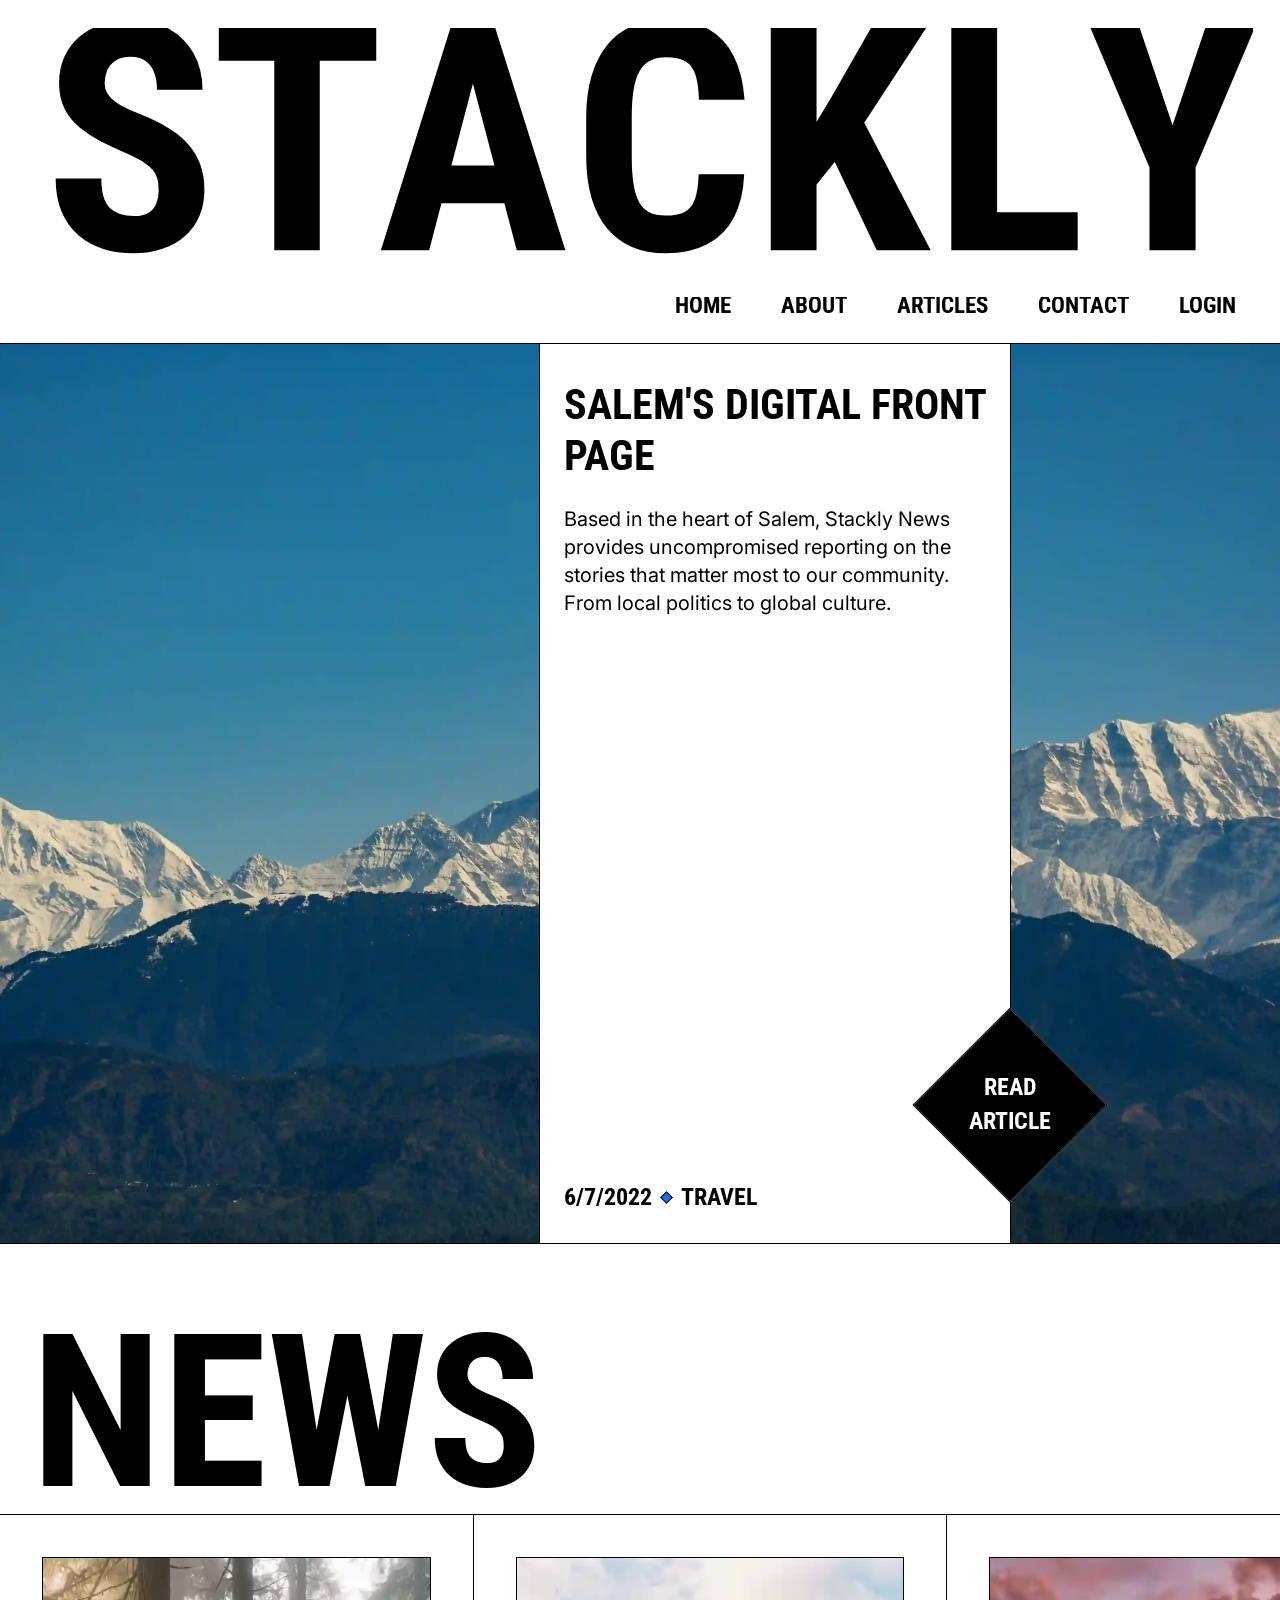
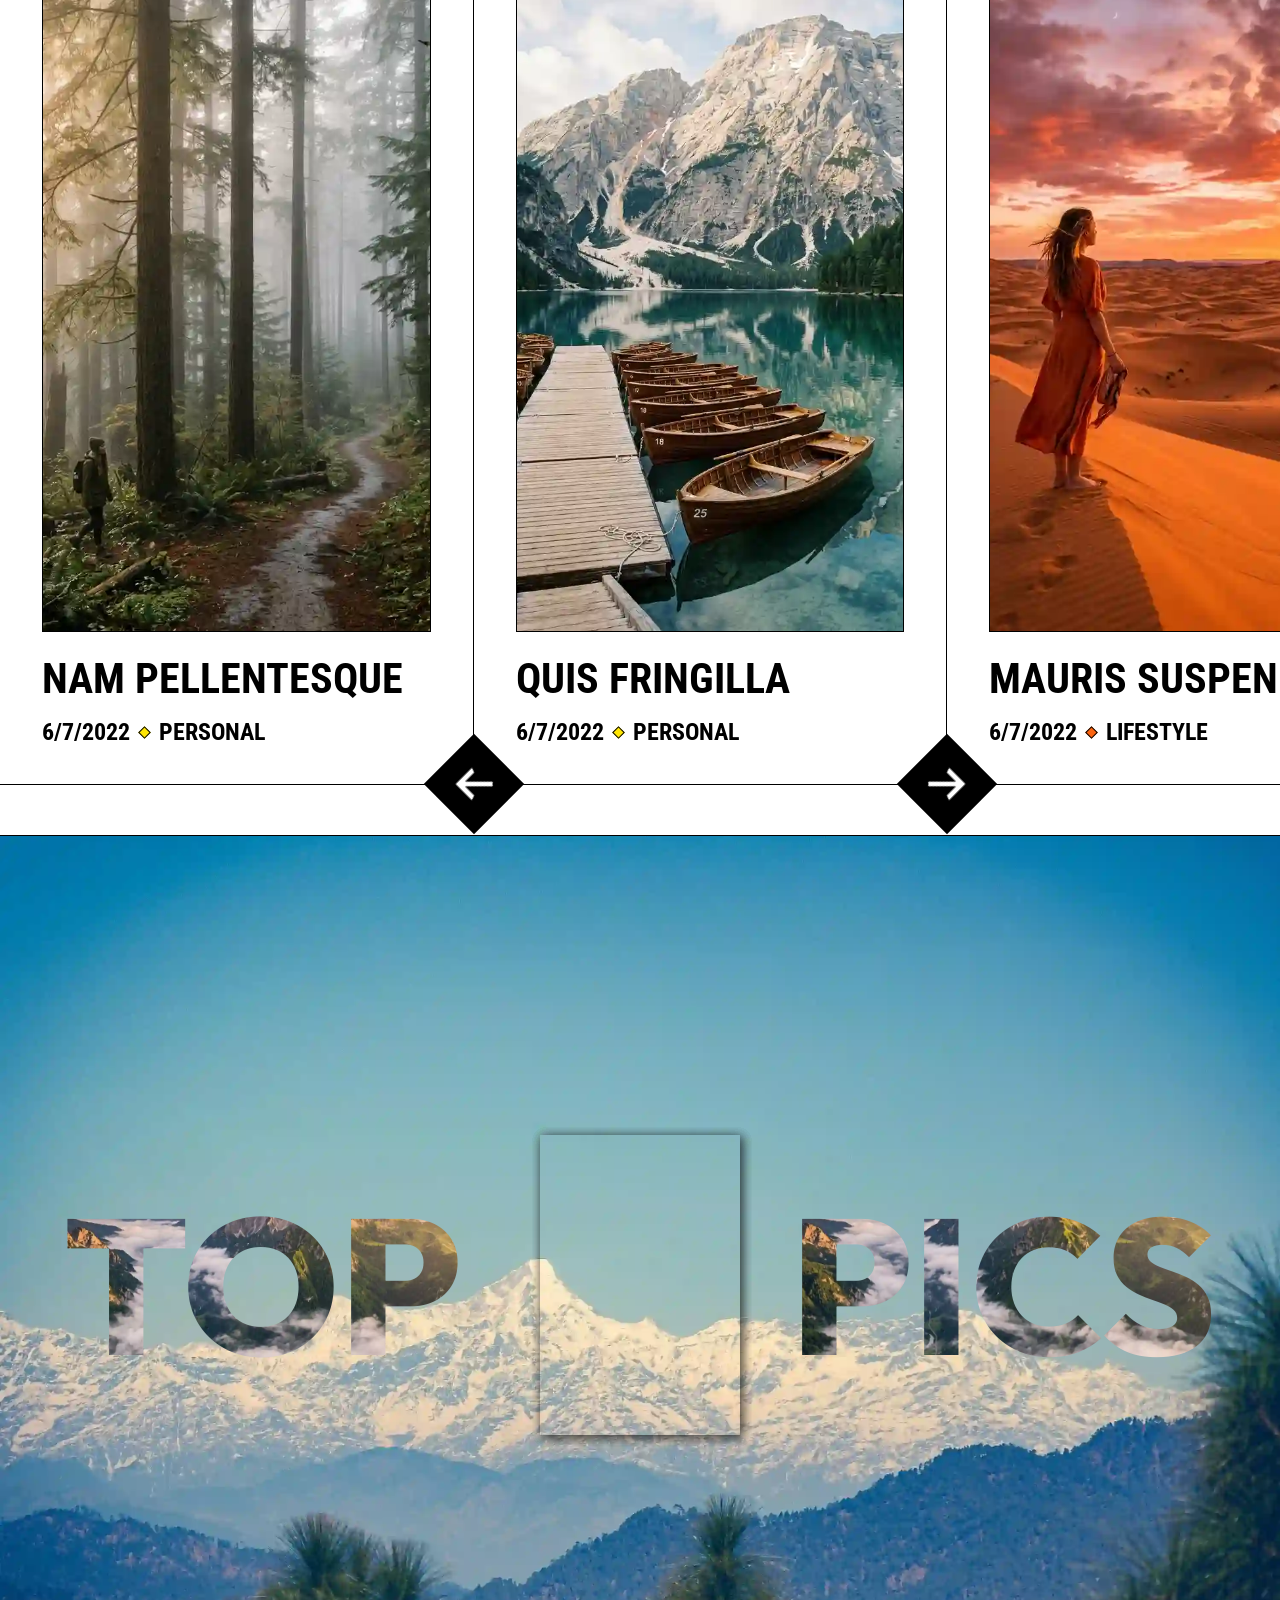
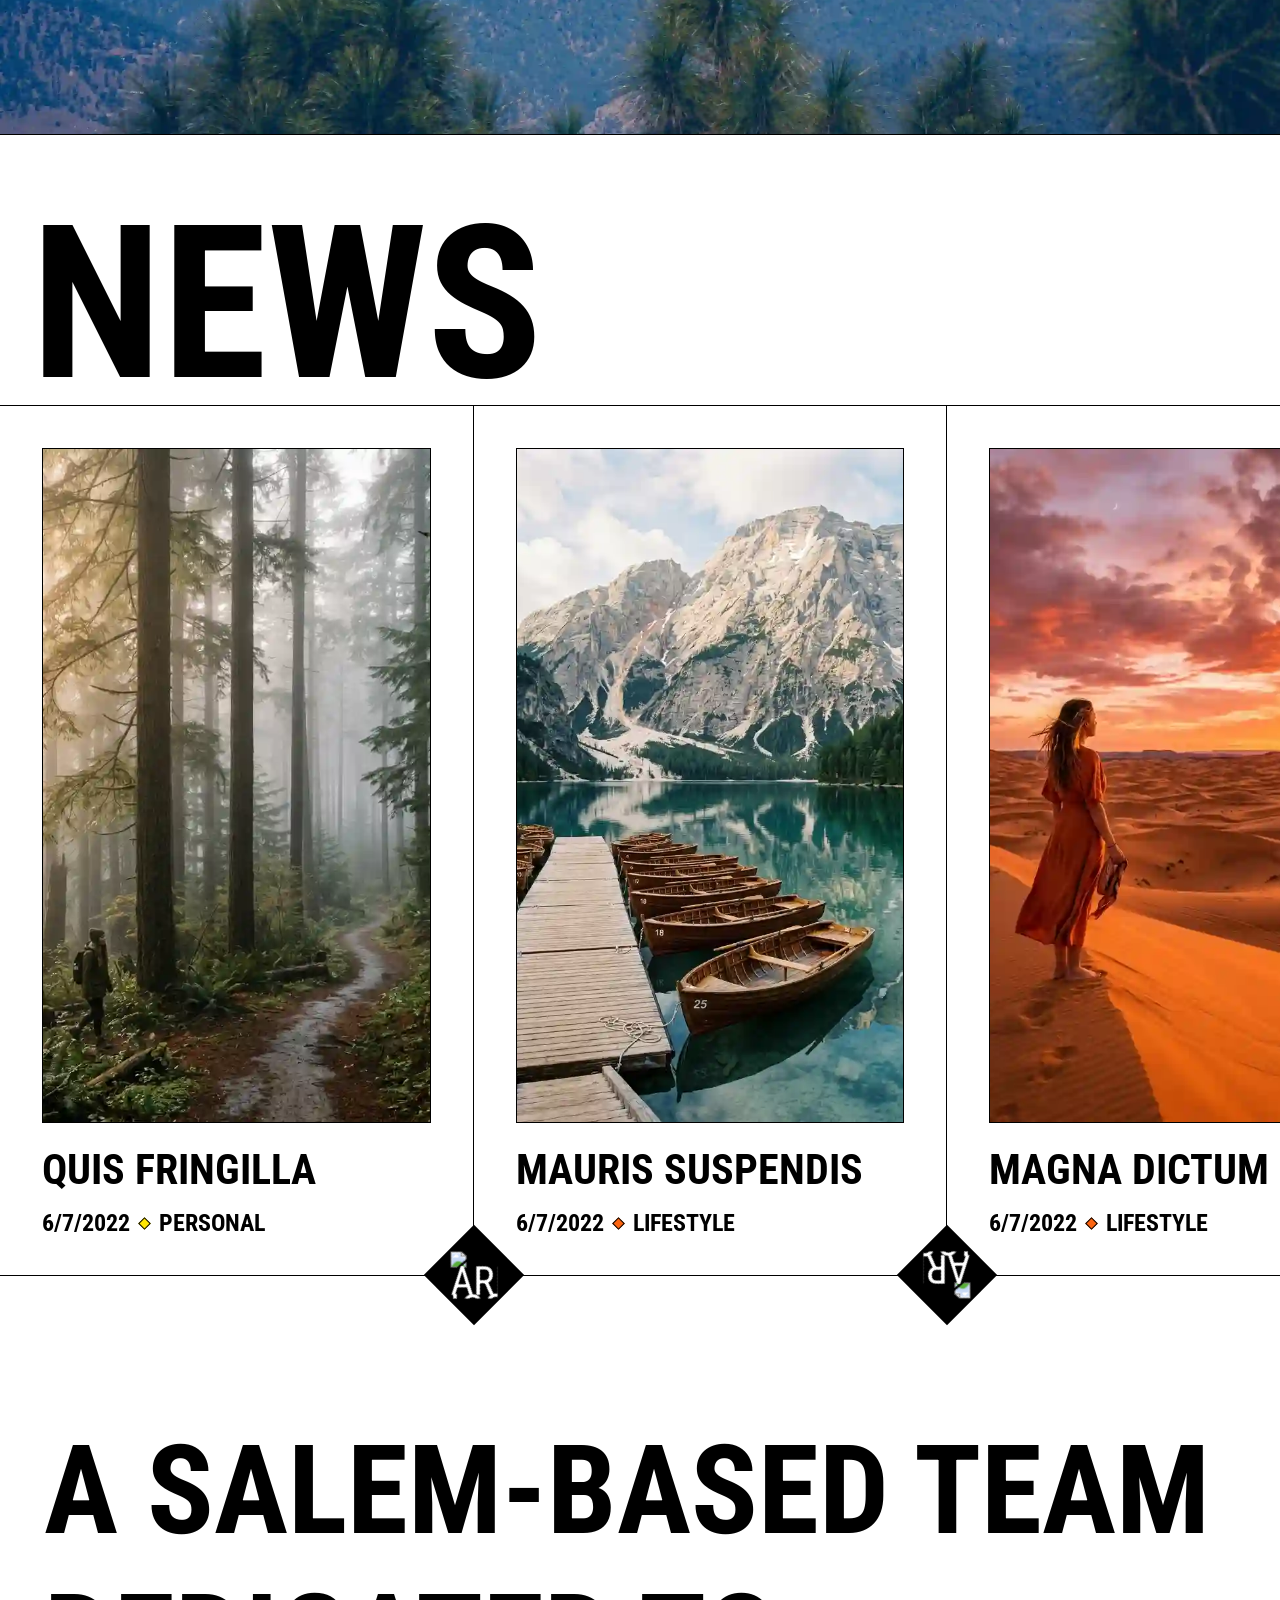
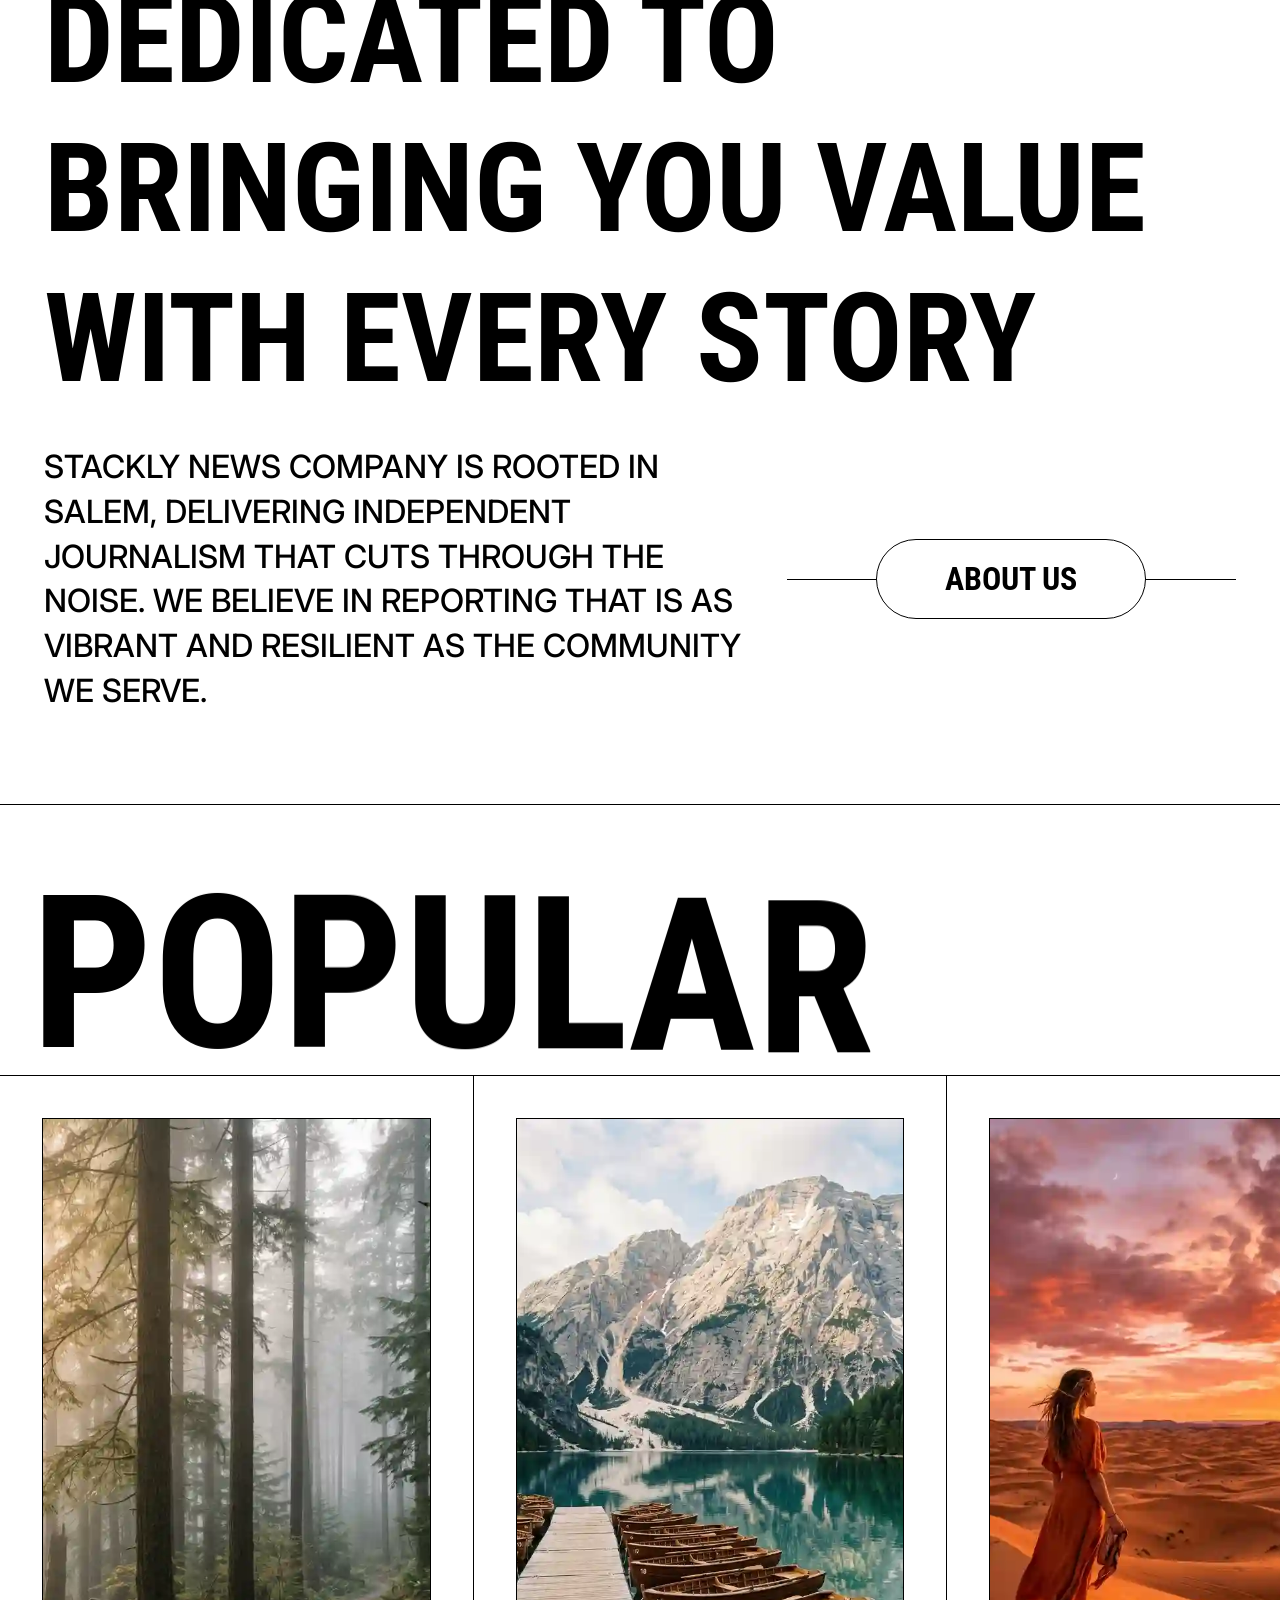
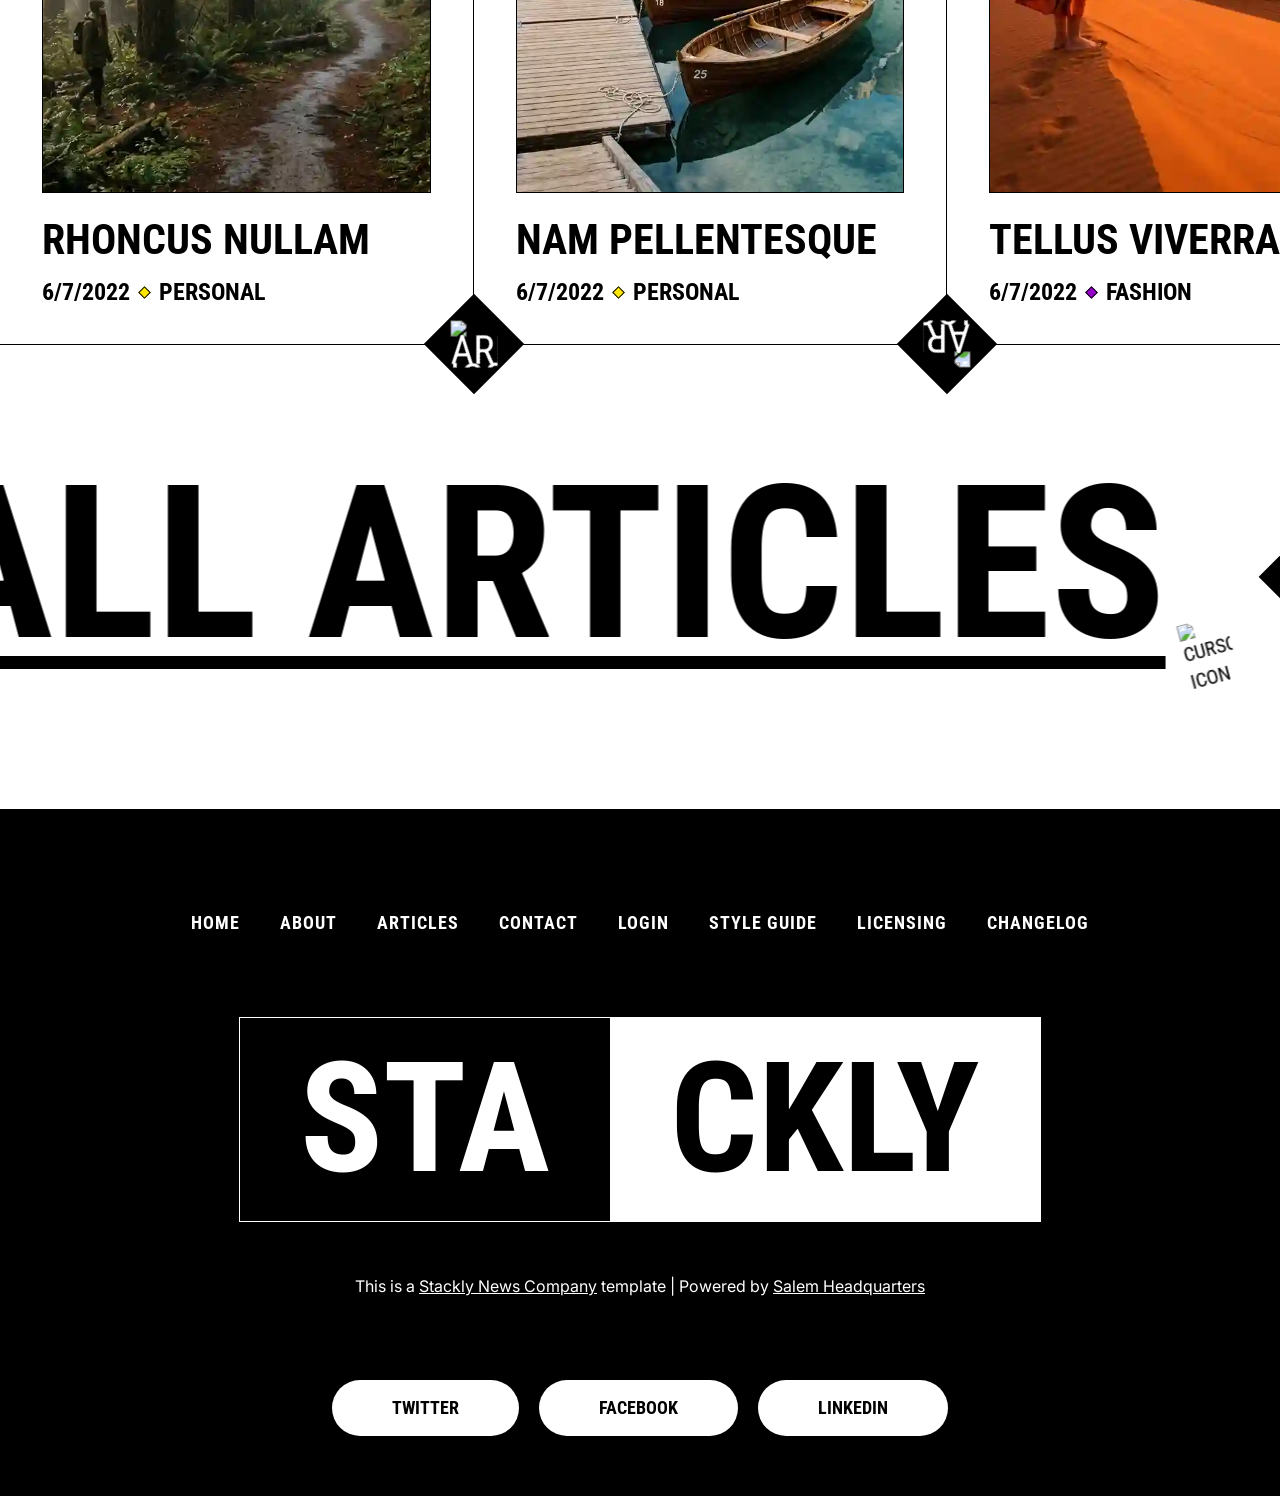
==== index.html @ e6b8fcc0 "Add files via upload" ====
<!DOCTYPE html>
<!-- This site was created in Webflow. https://webflow.com -->
<!-- Last Published: Mon Feb 27 2023 16:55:44 GMT+0000 (Coordinated Universal Time) -->
<html data-wf-domain="everum.webflow.io" data-wf-page="629ee874d16ec4a408184443"
  data-wf-site="629ee874d16ec4817f184442">

<head>
  <meta charset="utf-8" />
  <title>Stackly News — Salem's Independent Voice</title>
  <meta
    content="Stackly News delivers premium, local-first reporting from Salem. Breaking news, travel, and cultural stories crafted for the modern reader."
    name="description" />
  <meta content="Stackly News — Salem's Independent Voice" property="og:title" />
  <meta
    content="Stackly News delivers premium, local-first reporting from Salem. Breaking news, travel, and cultural stories crafted for the modern reader."
    property="og:description" />
  <meta content="Stackly News — Salem's Independent Voice" property="twitter:title" />
  <meta
    content="Stackly News delivers premium, local-first reporting from Salem. Breaking news, travel, and cultural stories crafted for the modern reader."
    property="twitter:description" />
  <meta property="og:type" content="website" />
  <meta content="summary_large_image" name="twitter:card" />
  <meta content="width=device-width, initial-scale=1" name="viewport" />
  <meta content="Webflow" name="generator" />
  <link href="./style.css" rel="stylesheet" type="text/css" />
  <link
    href="https://fonts.googleapis.com/css2?family=Outfit:wght@800&display=swap"
    rel="stylesheet"
    />
  <style>
    /* 3D Book Gallery CSS */
    @property --page-rotate {
      syntax: "<angle>";
      inherits: true;
      initial-value: 0deg;
    }
    @property --spine-shift {
      syntax: "<length>";
      inherits: true;
      initial-value: 0px;
    }
    .scene {
      width: 100%;
      height: 100svh;
      perspective: 1000px;
      transform-style: preserve-3d;
      display: flex;
      justify-content: center;
      align-items: center;
      overflow: hidden;
      position: relative;
      background-image: url("assets/images/heroooo.webp");
      background-size: cover;
      background-position: center;
      background-blend-mode: overlay;
      border-top: 1px solid #000;
      border-bottom: 1px solid #000;
    }

    .bg-typography {
      position: absolute;
      top: 50%;
      left: 50%;
      transform: translate(-50%, -50%);
      width: 100%;
      text-align: center;
      font-size: clamp(4rem, 15vw, 15rem);
      font-weight: 800;
      line-height: 0.8;
      display: flex;
      justify-content: space-between;
      align-items: center;
      padding: 0 5vw;
      pointer-events: none;
      z-index: 0;
      font-family: "Outfit", sans-serif;
    }

    .bg-typography span {
      display: block;
      background-image: url("assets/images/img-hero.webp");
      background-size: cover;
      background-position: center;
      background-attachment: fixed;
      -webkit-background-clip: text;
      background-clip: text;
      -webkit-text-fill-color: transparent;
      color: transparent;
    }

    .galeria-book-3d {
      position: relative;
      width: 200px;
      height: 300px;
      perspective: 1000px;
      transform-style: preserve-3d;
      display: flex;
      justify-content: center;
      align-items: center;
      z-index: 10;
      --spine-shift: 0px;
      transform: translateX(var(--spine-shift));
      transition: --spine-shift 0.5s ease;
    }

    .galeria-book-3d.book-open {
      --spine-shift: 100px;
    }

    .galeria-book-3d__item {
      position: absolute;
      width: 200px;
      height: 300px;
      perspective: 1000px;
      transform-style: preserve-3d;
      display: flex;
      justify-content: center;
      align-items: center;
      transform-origin: left center;
      --page-rotate: 0deg;
      transform: rotateY(var(--page-rotate));
      transition: --page-rotate 0.5s ease-in-out, z-index 0s;
      transition-delay: calc((4 - var(--i)) * 0.1s),
        calc((4 - var(--i)) * 0.1s + 0.25s);
      box-shadow: 2px 2px 10px rgba(0, 0, 0, 0.2);
      cursor: pointer;
      z-index: calc(10 - var(--i));
    }

    .galeria-book-3d__item.is-open {
      --page-rotate: -180deg;
      transition-delay: 0s, 0s;
      z-index: calc(20 + var(--i));
    }

    .galeria-book-3d__item img {
      width: 100%;
      height: 100%;
      object-fit: cover;
      position: absolute;
      top: 0;
      left: 0;
      background: #f4f4f4;
      backface-visibility: hidden;
    }

    .galeria-book-3d__item img:nth-child(2) {
      transform: rotateY(180deg) translateZ(1px);
      z-index: 1;
    }
    @media (min-width: 992px) {
      html.w-mod-js:not(.w-mod-ix) [data-w-id="5d971e71-7e0f-c1d0-a4db-9fa0415cbf4b"] {
        width: 100%;
        height: 100%;
      }

      html.w-mod-js:not(.w-mod-ix) [data-w-id="62c9e577-73bf-f800-73b1-b1ea7e3062a3"] {
        width: 100%;
        height: 100%;
      }

      html.w-mod-js:not(.w-mod-ix) [data-w-id="239a8603-236c-f7f5-9653-5147e1eaab15"] {
        width: 0%;
        height: 0%;
      }

      html.w-mod-js:not(.w-mod-ix) [data-w-id="04eebb40-ab4a-8e10-0088-afe594b6bdb4"] {
        -webkit-transform: translate3d(0, 0, 0) scale3d(1, 1, 1) rotateX(0) rotateY(0) rotateZ(0) skew(0, 0);
        -moz-transform: translate3d(0, 0, 0) scale3d(1, 1, 1) rotateX(0) rotateY(0) rotateZ(0) skew(0, 0);
        -ms-transform: translate3d(0, 0, 0) scale3d(1, 1, 1) rotateX(0) rotateY(0) rotateZ(0) skew(0, 0);
        transform: translate3d(0, 0, 0) scale3d(1, 1, 1) rotateX(0) rotateY(0) rotateZ(0) skew(0, 0);
      }

      html.w-mod-js:not(.w-mod-ix) [data-w-id="2d24332d-3311-6393-6b28-4e6e6047b721"] {
        -webkit-transform: translate3d(0, 0, 0) scale3d(1, 1, 1) rotateX(0) rotateY(0) rotateZ(0) skew(0, 0);
        -moz-transform: translate3d(0, 0, 0) scale3d(1, 1, 1) rotateX(0) rotateY(0) rotateZ(0) skew(0, 0);
        -ms-transform: translate3d(0, 0, 0) scale3d(1, 1, 1) rotateX(0) rotateY(0) rotateZ(0) skew(0, 0);
        transform: translate3d(0, 0, 0) scale3d(1, 1, 1) rotateX(0) rotateY(0) rotateZ(0) skew(0, 0);
      }

      html.w-mod-js:not(.w-mod-ix) [data-w-id="4da8f0e6-6630-907f-af08-4fddf45b523e"] {
        -webkit-transform: translate3d(0, 0, 0) scale3d(1, 1, 1) rotateX(0) rotateY(0) rotateZ(0) skew(0, 0);
        -moz-transform: translate3d(0, 0, 0) scale3d(1, 1, 1) rotateX(0) rotateY(0) rotateZ(0) skew(0, 0);
        -ms-transform: translate3d(0, 0, 0) scale3d(1, 1, 1) rotateX(0) rotateY(0) rotateZ(0) skew(0, 0);
        transform: translate3d(0, 0, 0) scale3d(1, 1, 1) rotateX(0) rotateY(0) rotateZ(0) skew(0, 0);
      }

      html.w-mod-js:not(.w-mod-ix) [data-w-id="3ee16d71-dee6-a04e-0a3e-d9dcd2481df1"] {
        -webkit-transform: translate3d(0, 0, 0) scale3d(1, 1, 1) rotateX(0) rotateY(0) rotateZ(0) skew(0, 0);
        -moz-transform: translate3d(0, 0, 0) scale3d(1, 1, 1) rotateX(0) rotateY(0) rotateZ(0) skew(0, 0);
        -ms-transform: translate3d(0, 0, 0) scale3d(1, 1, 1) rotateX(0) rotateY(0) rotateZ(0) skew(0, 0);
        transform: translate3d(0, 0, 0) scale3d(1, 1, 1) rotateX(0) rotateY(0) rotateZ(0) skew(0, 0);
      }

      html.w-mod-js:not(.w-mod-ix) [data-w-id="5d482baa-2cc4-b442-21ec-3cab91330424"] {
        -webkit-transform: translate3d(0, 0, 0) scale3d(1, 1, 1) rotateX(0) rotateY(0) rotateZ(0) skew(0, 0);
        -moz-transform: translate3d(0, 0, 0) scale3d(1, 1, 1) rotateX(0) rotateY(0) rotateZ(0) skew(0, 0);
        -ms-transform: translate3d(0, 0, 0) scale3d(1, 1, 1) rotateX(0) rotateY(0) rotateZ(0) skew(0, 0);
        transform: translate3d(0, 0, 0) scale3d(1, 1, 1) rotateX(0) rotateY(0) rotateZ(0) skew(0, 0);
      }

      html.w-mod-js:not(.w-mod-ix) [data-w-id="f3bcd285-3ec1-c87d-a3fe-b7d27aff632a"] {
        -webkit-transform: translate3d(0, 0, 0) scale3d(1, 1, 1) rotateX(0) rotateY(0) rotateZ(0) skew(0, 0);
        -moz-transform: translate3d(0, 0, 0) scale3d(1, 1, 1) rotateX(0) rotateY(0) rotateZ(0) skew(0, 0);
        -ms-transform: translate3d(0, 0, 0) scale3d(1, 1, 1) rotateX(0) rotateY(0) rotateZ(0) skew(0, 0);
        transform: translate3d(0, 0, 0) scale3d(1, 1, 1) rotateX(0) rotateY(0) rotateZ(0) skew(0, 0);
      }
    }
  </style>
  <link href="https://fonts.googleapis.com" rel="preconnect" />
  <link href="https://fonts.gstatic.com" rel="preconnect" crossorigin="anonymous" />
  <script src="./webfont.js" type="text/javascript"></script>
  <script type="text/javascript">
    WebFont.load({
      google: {
        families: ["Roboto Condensed:300,300italic,regular,italic,700,700italic", "Inter:200,300,regular,500,600,700,800"]
      }
    });
  </script>
  <script type="text/javascript">
    !function (o, c) {
      var n = c.documentElement
        , t = " w-mod-";
      n.className += t + "js",
        ("ontouchstart" in o || o.DocumentTouch && c instanceof DocumentTouch) && (n.className += t + "touch")
    }(window, document);
  </script>
  <link href="assets/icons/favicon.svg"
    rel="shortcut icon" type="image/x-icon" />
  <link href="assets/icons/webclip.svg"
    rel="apple-touch-icon" />
  <style>
    .item-hover-button {
      pointer-events: none;
    }

    body {
      overflow-x: hidden;
    }

    .w-webflow-badge {
      display: none !important;
    }

    /* Custom Dispatch-style Footer */
    .custom-footer {
      background-color: #000;
      color: #fff;
      padding: 100px 44px 60px;
      display: flex;
      flex-direction: column;
      align-items: center;
      text-align: center;
    }

    .footer-nav-row {
      display: flex;
      gap: 40px;
      margin-bottom: 80px;
      flex-wrap: wrap;
      justify-content: center;
    }

    .footer-nav-link {
      color: #fff;
      text-decoration: none;
      font-size: 18px;
      font-weight: 700;
      letter-spacing: 1px;
    }

    .footer-logo-split {
      display: flex;
      border: 1px solid #fff;
      margin-bottom: 50px;
      font-family: 'Roboto Condensed', sans-serif;
      font-weight: 700;
      text-transform: uppercase;
    }

    .logo-part {
      padding: 40px 60px;
      font-size: 12vw;
      line-height: 0.8;
    }

    .logo-black {
      background-color: #000;
      color: #fff;
    }

    .logo-white {
      background-color: #fff;
      color: #000;
    }

    .footer-credits {
      font-family: Inter, sans-serif;
      font-size: 16px;
      margin-bottom: 80px;
      opacity: 1;
      text-transform: none;
    }

    .footer-credits a {
      color: #fff;
      text-decoration: underline;
    }

    .social-pill-container {
      display: flex;
      gap: 20px;
      flex-wrap: wrap;
      justify-content: center;
    }

    .social-pill {
      background-color: #fff;
      color: #000;
      padding: 14px 60px;
      border-radius: 100px;
      text-decoration: none;
      font-weight: 700;
      font-size: 18px;
      transition: transform 0.2s;
    }

    .social-pill:hover {
      transform: scale(1.05);
    }

    @media (max-width: 767px) {
      .logo-part {
        padding: 20px 30px;
        font-size: 15vw;
      }
      .footer-nav-row {
        gap: 20px;
      }
      .footer-nav-link {
        font-size: 14px;
      }
      .social-pill {
        padding: 12px 40px;
        font-size: 16px;
      }
    }
  </style>
</head>

<body class="body">
  <div class="item-hover-button global">
    <div class="item-hover-button-inner">
      <div class="medium-text for-empty-button">read article</div>
    </div>
  </div>
  <div data-w-id="6bd6134a-6f07-7944-5810-de23557446a9" class="logo-animation-trigger"></div>
  <div data-animation="default" data-collapse="medium" data-duration="600" data-easing="ease" data-easing2="ease"
    role="banner" class="navbar w-nav">
    <div class="wide-container">
      <div class="navbar-home-container">
        <div class="brand-home">
          <div class="brand-home-inner">
            <div data-w-id="2c743e60-d2e6-1732-7a54-d244097b333e"
              style="-webkit-transform:translate3d(0, 140%, 0) scale3d(1, 1, 1) rotateX(0) rotateY(0) rotateZ(0) skew(0, 0);-moz-transform:translate3d(0, 140%, 0) scale3d(1, 1, 1) rotateX(0) rotateY(0) rotateZ(0) skew(0, 0);-ms-transform:translate3d(0, 140%, 0) scale3d(1, 1, 1) rotateX(0) rotateY(0) rotateZ(0) skew(0, 0);transform:translate3d(0, 140%, 0) scale3d(1, 1, 1) rotateX(0) rotateY(0) rotateZ(0) skew(0, 0)"
              class="home-logo-text">s</div>
            <div data-w-id="42c06800-422d-6347-b9bc-2f8de3f06b2e"
              style="-webkit-transform:translate3d(0, 140%, 0) scale3d(1, 1, 1) rotateX(0) rotateY(0) rotateZ(0) skew(0, 0);-moz-transform:translate3d(0, 140%, 0) scale3d(1, 1, 1) rotateX(0) rotateY(0) rotateZ(0) skew(0, 0);-ms-transform:translate3d(0, 140%, 0) scale3d(1, 1, 1) rotateX(0) rotateY(0) rotateZ(0) skew(0, 0);transform:translate3d(0, 140%, 0) scale3d(1, 1, 1) rotateX(0) rotateY(0) rotateZ(0) skew(0, 0)"
              class="home-logo-text">t</div>
            <div data-w-id="10934b72-e7a5-a491-8492-b0fed6bb1dce"
              style="-webkit-transform:translate3d(0, 140%, 0) scale3d(1, 1, 1) rotateX(0) rotateY(0) rotateZ(0) skew(0, 0);-moz-transform:translate3d(0, 140%, 0) scale3d(1, 1, 1) rotateX(0) rotateY(0) rotateZ(0) skew(0, 0);-ms-transform:translate3d(0, 140%, 0) scale3d(1, 1, 1) rotateX(0) rotateY(0) rotateZ(0) skew(0, 0);transform:translate3d(0, 140%, 0) scale3d(1, 1, 1) rotateX(0) rotateY(0) rotateZ(0) skew(0, 0)"
              class="home-logo-text">a</div>
            <div data-w-id="fcc3167f-34aa-c657-e6b3-4dd7f11d812d"
              style="-webkit-transform:translate3d(0, 140%, 0) scale3d(1, 1, 1) rotateX(0) rotateY(0) rotateZ(0) skew(0, 0);-moz-transform:translate3d(0, 140%, 0) scale3d(1, 1, 1) rotateX(0) rotateY(0) rotateZ(0) skew(0, 0);-ms-transform:translate3d(0, 140%, 0) scale3d(1, 1, 1) rotateX(0) rotateY(0) rotateZ(0) skew(0, 0);transform:translate3d(0, 140%, 0) scale3d(1, 1, 1) rotateX(0) rotateY(0) rotateZ(0) skew(0, 0)"
              class="home-logo-text">c</div>
            <div data-w-id="22b8b111-40c3-7ce6-d938-49eaa8e7baf5"
              style="-webkit-transform:translate3d(0, 140%, 0) scale3d(1, 1, 1) rotateX(0) rotateY(0) rotateZ(0) skew(0, 0);-moz-transform:translate3d(0, 140%, 0) scale3d(1, 1, 1) rotateX(0) rotateY(0) rotateZ(0) skew(0, 0);-ms-transform:translate3d(0, 140%, 0) scale3d(1, 1, 1) rotateX(0) rotateY(0) rotateZ(0) skew(0, 0);transform:translate3d(0, 140%, 0) scale3d(1, 1, 1) rotateX(0) rotateY(0) rotateZ(0) skew(0, 0)"
              class="home-logo-text">k</div>
            <div data-w-id="22b8b111-40c3-7ce6-d938-49eaa8e7baf5"
              style="-webkit-transform:translate3d(0, 140%, 0) scale3d(1, 1, 1) rotateX(0) rotateY(0) rotateZ(0) skew(0, 0);-moz-transform:translate3d(0, 140%, 0) scale3d(1, 1, 1) rotateX(0) rotateY(0) rotateZ(0) skew(0, 0);-ms-transform:translate3d(0, 140%, 0) scale3d(1, 1, 1) rotateX(0) rotateY(0) rotateZ(0) skew(0, 0);transform:translate3d(0, 140%, 0) scale3d(1, 1, 1) rotateX(0) rotateY(0) rotateZ(0) skew(0, 0)"
              class="home-logo-text">l</div>
            <div data-w-id="ca42dd0f-78e3-9242-d5a2-675ad7e868a4"
              style="-webkit-transform:translate3d(0, 140%, 0) scale3d(1, 1, 1) rotateX(0) rotateY(0) rotateZ(0) skew(0, 0);-moz-transform:translate3d(0, 140%, 0) scale3d(1, 1, 1) rotateX(0) rotateY(0) rotateZ(0) skew(0, 0);-ms-transform:translate3d(0, 140%, 0) scale3d(1, 1, 1) rotateX(0) rotateY(0) rotateZ(0) skew(0, 0);transform:translate3d(0, 140%, 0) scale3d(1, 1, 1) rotateX(0) rotateY(0) rotateZ(0) skew(0, 0)"
              class="home-logo-text">y</div>
          </div>
        </div>
        <nav role="navigation" class="nav-menu w-nav-menu">
          <a href="index.html" aria-current="page" class="nav-link-text w-nav-link w--current">Home</a>
          <a href="about.html" class="nav-link-text w-nav-link">about</a>
          <a href="articles.html" class="nav-link-text w-nav-link">articles</a>
          <a href="contact.html" class="nav-link-text w-nav-link">contact</a>
          <a href="login.html" class="nav-link-text w-nav-link">login</a>
        </nav>
        <div class="menu-button w-nav-button">
          <div data-w-id="b571a53c-b620-0fd2-0034-5bae78ff3c59"
            style="opacity:0;-webkit-transform:translate3d(0, 20px, 0) scale3d(1, 1, 1) rotateX(0) rotateY(0) rotateZ(0) skew(0, 0);-moz-transform:translate3d(0, 20px, 0) scale3d(1, 1, 1) rotateX(0) rotateY(0) rotateZ(0) skew(0, 0);-ms-transform:translate3d(0, 20px, 0) scale3d(1, 1, 1) rotateX(0) rotateY(0) rotateZ(0) skew(0, 0);transform:translate3d(0, 20px, 0) scale3d(1, 1, 1) rotateX(0) rotateY(0) rotateZ(0) skew(0, 0)"
            class="menu-button-inner">
            <div class="menu-line"></div>
            <div class="menu-line center"></div>
            <div class="menu-line"></div>
          </div>
        </div>
      </div>
    </div>
  </div>
  <div class="desktop-links-container">
    <div class="wide-container">
      <div class="nav-links-in-sticky">
        <a href="index.html" aria-current="page" class="nav-link-container w-inline-block w--current">
          <div class="wrapper">
            <div data-w-id="9a24efa8-ccc2-bf63-d8ef-ce42f790d89a"
              style="-webkit-transform:translate3d(0, 140%, 0) scale3d(1, 1, 1) rotateX(0) rotateY(0) rotateZ(0) skew(0, 0);-moz-transform:translate3d(0, 140%, 0) scale3d(1, 1, 1) rotateX(0) rotateY(0) rotateZ(0) skew(0, 0);-ms-transform:translate3d(0, 140%, 0) scale3d(1, 1, 1) rotateX(0) rotateY(0) rotateZ(0) skew(0, 0);transform:translate3d(0, 140%, 0) scale3d(1, 1, 1) rotateX(0) rotateY(0) rotateZ(0) skew(0, 0)"
              class="nav-link-text">home</div>
          </div>
          <div class="outer-link-line">
            <div class="inner-link-line"></div>
          </div>
        </a>
        <a href="about.html" class="nav-link-container w-inline-block">
          <div class="wrapper">
            <div data-w-id="4202184a-4b15-8b00-180e-2934639237fc"
              style="-webkit-transform:translate3d(0, 140%, 0) scale3d(1, 1, 1) rotateX(0) rotateY(0) rotateZ(0) skew(0, 0);-moz-transform:translate3d(0, 140%, 0) scale3d(1, 1, 1) rotateX(0) rotateY(0) rotateZ(0) skew(0, 0);-ms-transform:translate3d(0, 140%, 0) scale3d(1, 1, 1) rotateX(0) rotateY(0) rotateZ(0) skew(0, 0);transform:translate3d(0, 140%, 0) scale3d(1, 1, 1) rotateX(0) rotateY(0) rotateZ(0) skew(0, 0)"
              class="nav-link-text">about</div>
          </div>
          <div class="outer-link-line">
            <div class="inner-link-line"></div>
          </div>
        </a>
        <a href="articles.html" class="nav-link-container w-inline-block">
          <div class="wrapper">
            <div data-w-id="de00d664-8e08-84d2-1445-a50dcf954330"
              style="-webkit-transform:translate3d(0, 140%, 0) scale3d(1, 1, 1) rotateX(0) rotateY(0) rotateZ(0) skew(0, 0);-moz-transform:translate3d(0, 140%, 0) scale3d(1, 1, 1) rotateX(0) rotateY(0) rotateZ(0) skew(0, 0);-ms-transform:translate3d(0, 140%, 0) scale3d(1, 1, 1) rotateX(0) rotateY(0) rotateZ(0) skew(0, 0);transform:translate3d(0, 140%, 0) scale3d(1, 1, 1) rotateX(0) rotateY(0) rotateZ(0) skew(0, 0)"
              class="nav-link-text">articles</div>
          </div>
          <div class="outer-link-line">
            <div class="inner-link-line"></div>
          </div>
        </a>
        <a href="contact.html" class="nav-link-container w-inline-block">
          <div class="wrapper">
            <div data-w-id="e4192493-b960-3ded-53e0-7ca004dd9a0d"
              style="-webkit-transform:translate3d(0, 140%, 0) scale3d(1, 1, 1) rotateX(0) rotateY(0) rotateZ(0) skew(0, 0);-moz-transform:translate3d(0, 140%, 0) scale3d(1, 1, 1) rotateX(0) rotateY(0) rotateZ(0) skew(0, 0);-ms-transform:translate3d(0, 140%, 0) scale3d(1, 1, 1) rotateX(0) rotateY(0) rotateZ(0) skew(0, 0);transform:translate3d(0, 140%, 0) scale3d(1, 1, 1) rotateX(0) rotateY(0) rotateZ(0) skew(0, 0)"
              class="nav-link-text">contact</div>
          </div>
          <div class="outer-link-line">
            <div class="inner-link-line"></div>
          </div>
        </a>
        <a href="login.html" class="nav-link-container w-inline-block">
          <div class="wrapper">
            <div class="nav-link-text">login</div>
          </div>
          <div class="outer-link-line">
            <div class="inner-link-line"></div>
          </div>
        </a>
      </div>
    </div>
    <div data-w-id="a19a006c-a9d4-424f-cbc1-6dba9c38ed67" style="opacity:0" class="navbar-line"></div>
  </div>
  <div data-w-id="c16136d3-d4b1-70f5-1a64-b26eaacaa07f" style="opacity:0" class="home-hero">
    <div class="home-hero-blog w-dyn-list">
      <div role="list" class="home-hero-blog w-dyn-items">
        <div role="listitem" class="home-hero-blog-item w-dyn-item">
          <div class="home-hero-blog-content">
            <div class="hero-blog-top">
              <div class="big-text">Salem&#x27;s Digital Front Page</div>
              <div class="hero-blog-short-description">
                <p class="paragraph">Based in the heart of Salem, Stackly News provides uncompromised reporting on the stories that matter most to our community. From local politics to global culture.</p>
              </div>
            </div>
            <div class="blog-date-and-category">
              <div class="small-text">6/7/2022</div>
              <div style="background-color:#2869e7" class="category-dot"></div>
              <div class="small-text">Travel</div>
            </div>
            <div class="big-square-button-container">
              <a data-w-id="d820ef00-f633-4793-b178-24350cc58c53" href="404.html"
                class="big-square-button w-inline-block">
                <div class="small-text for-button dark">
                  read<br />article
                </div>
                <div data-w-id="5d971e71-7e0f-c1d0-a4db-9fa0415cbf4b" class="square-button-background">
                  <div class="small-text white for-button">
                    read<br />article
                  </div>
                </div>
              </a>
            </div>
          </div>
          <div class="home-hero-image-container">
            <img src="assets/images/slidebg.webp"
              loading="lazy" alt="" sizes="100vw"
              class="image" />
            <div class="big-square-button-container for-mobile">
              <a data-w-id="62c9e577-73bf-f800-73b1-b1ea7e30629e" href="404.html"
                class="big-square-button w-inline-block">
                <div class="small-text for-button dark">
                  read<br />article
                </div>
                <div data-w-id="62c9e577-73bf-f800-73b1-b1ea7e3062a3" class="square-button-background">
                  <div class="small-text white for-button">
                    read<br />article
                  </div>
                </div>
              </a>
            </div>
          </div>
        </div>
      </div>
    </div>
  </div>
  <div data-w-id="1d6a440a-eee8-a5f4-244a-7fce2cdf0620" style="opacity:0"
    class="section overflow-hidden no-padding-bottom">
    <div class="wide-container">
      <div data-w-id="294b5e63-4bac-87df-d04e-ce96430955a6" class="heading-2-wrapper">
        <h2
          style="-webkit-transform:translate3d(0, 140%, 0) scale3d(1, 1, 1) rotateX(0) rotateY(0) rotateZ(0) skew(0, 0);-moz-transform:translate3d(0, 140%, 0) scale3d(1, 1, 1) rotateX(0) rotateY(0) rotateZ(0) skew(0, 0);-ms-transform:translate3d(0, 140%, 0) scale3d(1, 1, 1) rotateX(0) rotateY(0) rotateZ(0) skew(0, 0);transform:translate3d(0, 140%, 0) scale3d(1, 1, 1) rotateX(0) rotateY(0) rotateZ(0) skew(0, 0)"
          class="heading-2 _1st">N</h2>
        <h2
          style="-webkit-transform:translate3d(0, 140%, 0) scale3d(1, 1, 1) rotateX(0) rotateY(0) rotateZ(0) skew(0, 0);-moz-transform:translate3d(0, 140%, 0) scale3d(1, 1, 1) rotateX(0) rotateY(0) rotateZ(0) skew(0, 0);-ms-transform:translate3d(0, 140%, 0) scale3d(1, 1, 1) rotateX(0) rotateY(0) rotateZ(0) skew(0, 0);transform:translate3d(0, 140%, 0) scale3d(1, 1, 1) rotateX(0) rotateY(0) rotateZ(0) skew(0, 0)"
          class="heading-2 _2nd">E</h2>
        <h2
          style="-webkit-transform:translate3d(0, 140%, 0) scale3d(1, 1, 1) rotateX(0) rotateY(0) rotateZ(0) skew(0, 0);-moz-transform:translate3d(0, 140%, 0) scale3d(1, 1, 1) rotateX(0) rotateY(0) rotateZ(0) skew(0, 0);-ms-transform:translate3d(0, 140%, 0) scale3d(1, 1, 1) rotateX(0) rotateY(0) rotateZ(0) skew(0, 0);transform:translate3d(0, 140%, 0) scale3d(1, 1, 1) rotateX(0) rotateY(0) rotateZ(0) skew(0, 0)"
          class="heading-2 _3rd">W</h2>
        <h2
          style="-webkit-transform:translate3d(0, 140%, 0) scale3d(1, 1, 1) rotateX(0) rotateY(0) rotateZ(0) skew(0, 0);-moz-transform:translate3d(0, 140%, 0) scale3d(1, 1, 1) rotateX(0) rotateY(0) rotateZ(0) skew(0, 0);-ms-transform:translate3d(0, 140%, 0) scale3d(1, 1, 1) rotateX(0) rotateY(0) rotateZ(0) skew(0, 0);transform:translate3d(0, 140%, 0) scale3d(1, 1, 1) rotateX(0) rotateY(0) rotateZ(0) skew(0, 0)"
          class="heading-2 _4th">S</h2>
        <h2
          style="-webkit-transform:translate3d(0, 140%, 0) scale3d(1, 1, 1) rotateX(0) rotateY(0) rotateZ(0) skew(0, 0);-moz-transform:translate3d(0, 140%, 0) scale3d(1, 1, 1) rotateX(0) rotateY(0) rotateZ(0) skew(0, 0);-ms-transform:translate3d(0, 140%, 0) scale3d(1, 1, 1) rotateX(0) rotateY(0) rotateZ(0) skew(0, 0);transform:translate3d(0, 140%, 0) scale3d(1, 1, 1) rotateX(0) rotateY(0) rotateZ(0) skew(0, 0); margin-left: 2vw;"
          class="heading-2">A</h2>
        <h2
          style="-webkit-transform:translate3d(0, 140%, 0) scale3d(1, 1, 1) rotateX(0) rotateY(0) rotateZ(0) skew(0, 0);-moz-transform:translate3d(0, 140%, 0) scale3d(1, 1, 1) rotateX(0) rotateY(0) rotateZ(0) skew(0, 0);-ms-transform:translate3d(0, 140%, 0) scale3d(1, 1, 1) rotateX(0) rotateY(0) rotateZ(0) skew(0, 0);transform:translate3d(0, 140%, 0) scale3d(1, 1, 1) rotateX(0) rotateY(0) rotateZ(0) skew(0, 0)"
          class="heading-2">R</h2>
        <h2
          style="-webkit-transform:translate3d(0, 140%, 0) scale3d(1, 1, 1) rotateX(0) rotateY(0) rotateZ(0) skew(0, 0);-moz-transform:translate3d(0, 140%, 0) scale3d(1, 1, 1) rotateX(0) rotateY(0) rotateZ(0) skew(0, 0);-ms-transform:translate3d(0, 140%, 0) scale3d(1, 1, 1) rotateX(0) rotateY(0) rotateZ(0) skew(0, 0);transform:translate3d(0, 140%, 0) scale3d(1, 1, 1) rotateX(0) rotateY(0) rotateZ(0) skew(0, 0)"
          class="heading-2">T</h2>
        <h2
          style="-webkit-transform:translate3d(0, 140%, 0) scale3d(1, 1, 1) rotateX(0) rotateY(0) rotateZ(0) skew(0, 0);-moz-transform:translate3d(0, 140%, 0) scale3d(1, 1, 1) rotateX(0) rotateY(0) rotateZ(0) skew(0, 0);-ms-transform:translate3d(0, 140%, 0) scale3d(1, 1, 1) rotateX(0) rotateY(0) rotateZ(0) skew(0, 0);transform:translate3d(0, 140%, 0) scale3d(1, 1, 1) rotateX(0) rotateY(0) rotateZ(0) skew(0, 0)"
          class="heading-2">I</h2>
        <h2
          style="-webkit-transform:translate3d(0, 140%, 0) scale3d(1, 1, 1) rotateX(0) rotateY(0) rotateZ(0) skew(0, 0);-moz-transform:translate3d(0, 140%, 0) scale3d(1, 1, 1) rotateX(0) rotateY(0) rotateZ(0) skew(0, 0);-ms-transform:translate3d(0, 140%, 0) scale3d(1, 1, 1) rotateX(0) rotateY(0) rotateZ(0) skew(0, 0);transform:translate3d(0, 140%, 0) scale3d(1, 1, 1) rotateX(0) rotateY(0) rotateZ(0) skew(0, 0)"
          class="heading-2">C</h2>
        <h2
          style="-webkit-transform:translate3d(0, 140%, 0) scale3d(1, 1, 1) rotateX(0) rotateY(0) rotateZ(0) skew(0, 0);-moz-transform:translate3d(0, 140%, 0) scale3d(1, 1, 1) rotateX(0) rotateY(0) rotateZ(0) skew(0, 0);-ms-transform:translate3d(0, 140%, 0) scale3d(1, 1, 1) rotateX(0) rotateY(0) rotateZ(0) skew(0, 0);transform:translate3d(0, 140%, 0) scale3d(1, 1, 1) rotateX(0) rotateY(0) rotateZ(0) skew(0, 0)"
          class="heading-2">L</h2>
        <h2
          style="-webkit-transform:translate3d(0, 140%, 0) scale3d(1, 1, 1) rotateX(0) rotateY(0) rotateZ(0) skew(0, 0);-moz-transform:translate3d(0, 140%, 0) scale3d(1, 1, 1) rotateX(0) rotateY(0) rotateZ(0) skew(0, 0);-ms-transform:translate3d(0, 140%, 0) scale3d(1, 1, 1) rotateX(0) rotateY(0) rotateZ(0) skew(0, 0);transform:translate3d(0, 140%, 0) scale3d(1, 1, 1) rotateX(0) rotateY(0) rotateZ(0) skew(0, 0)"
          class="heading-2">E</h2>
        <h2
          style="-webkit-transform:translate3d(0, 140%, 0) scale3d(1, 1, 1) rotateX(0) rotateY(0) rotateZ(0) skew(0, 0);-moz-transform:translate3d(0, 140%, 0) scale3d(1, 1, 1) rotateX(0) rotateY(0) rotateZ(0) skew(0, 0);-ms-transform:translate3d(0, 140%, 0) scale3d(1, 1, 1) rotateX(0) rotateY(0) rotateZ(0) skew(0, 0);transform:translate3d(0, 140%, 0) scale3d(1, 1, 1) rotateX(0) rotateY(0) rotateZ(0) skew(0, 0)"
          class="heading-2">S</h2>
      </div>
    </div>
    <div data-delay="4000" data-animation="slide" class="slider w-slider" data-autoplay="false" data-easing="ease"
      data-hide-arrows="false" data-disable-swipe="false" data-autoplay-limit="0" data-nav-spacing="0"
      data-duration="600" data-infinite="true">
      <div data-w-id="d273027c-d548-5ec2-03de-366f1667ae2e" class="mask w-slider-mask">
        <div class="slide w-slide">
          <div class="single-blog-post w-dyn-list">
            <div role="list" class="single-blog-post w-dyn-items">
              <div role="listitem" class="single-blog-post-item w-dyn-item">
                <a href="404.html" class="single-blog-post-item-inner w-inline-block">
                  <div class="slide-image-wrapper">
                    <img
                      src="assets/images/img-post1.webp"
                      loading="lazy" alt=""
                      class="image" />
                  </div>
                  <div class="single-blog-heading">
                    <div class="big-text">Nam pellentesque</div>
                  </div>
                  <div class="blog-date-and-category">
                    <div class="small-text">6/7/2022</div>
                    <div style="background-color:#ffe603" class="category-dot"></div>
                    <div class="small-text">Personal</div>
                  </div>
                </a>
              </div>
            </div>
          </div>
        </div>
        <div class="slide w-slide">
          <div class="single-blog-post w-dyn-list">
            <div role="list" class="single-blog-post w-dyn-items">
              <div role="listitem" class="single-blog-post-item w-dyn-item">
                <a href="404.html" class="single-blog-post-item-inner w-inline-block">
                  <div class="slide-image-wrapper">
                    <img
                      src="assets/images/img-post2.webp"
                      loading="lazy" alt=""
                      class="image" />
                  </div>
                  <div class="single-blog-heading">
                    <div class="big-text">Quis fringilla</div>
                  </div>
                  <div class="blog-date-and-category">
                    <div class="small-text">6/7/2022</div>
                    <div style="background-color:#ffe603" class="category-dot"></div>
                    <div class="small-text">Personal</div>
                  </div>
                </a>
              </div>
            </div>
          </div>
        </div>
        <div class="slide w-slide">
          <div class="single-blog-post w-dyn-list">
            <div role="list" class="single-blog-post w-dyn-items">
              <div role="listitem" class="single-blog-post-item w-dyn-item">
                <a href="404.html" class="single-blog-post-item-inner w-inline-block">
                  <div class="slide-image-wrapper">
                    <img
                      src="assets/images/img-post3.webp"
                      loading="lazy" alt=""
                      class="image" />
                  </div>
                  <div class="single-blog-heading">
                    <div class="big-text">Mauris suspendis</div>
                  </div>
                  <div class="blog-date-and-category">
                    <div class="small-text">6/7/2022</div>
                    <div style="background-color:#fb6410" class="category-dot"></div>
                    <div class="small-text">Lifestyle</div>
                  </div>
                </a>
              </div>
            </div>
          </div>
        </div>
        <div class="slide w-slide">
          <div class="single-blog-post w-dyn-list">
            <div role="list" class="single-blog-post w-dyn-items">
              <div role="listitem" class="single-blog-post-item w-dyn-item">
                <a href="404.html" class="single-blog-post-item-inner w-inline-block">
                  <div class="slide-image-wrapper">
                    <img
                      src="assets/images/img-post4.webp"
                      loading="lazy" alt=""
                      class="image" />
                  </div>
                  <div class="single-blog-heading">
                    <div class="big-text">Magna dictum</div>
                  </div>
                  <div class="blog-date-and-category">
                    <div class="small-text">6/7/2022</div>
                    <div style="background-color:#fb6410" class="category-dot"></div>
                    <div class="small-text">Lifestyle</div>
                  </div>
                </a>
              </div>
            </div>
          </div>
        </div>
        <div class="slide w-slide">
          <div class="single-blog-post w-dyn-list">
            <div role="list" class="single-blog-post w-dyn-items">
              <div role="listitem" class="single-blog-post-item w-dyn-item">
                <a href="404.html" class="single-blog-post-item-inner w-inline-block">
                  <div class="slide-image-wrapper">
                    <img
                      src="assets/images/feat_tech.webp"
                      loading="lazy" alt=""
                      class="image" />
                  </div>
                  <div class="single-blog-heading">
                    <div class="big-text">Orci cras sed</div>
                  </div>
                  <div class="blog-date-and-category">
                    <div class="small-text">6/7/2022</div>
                    <div style="background-color:#fb6410" class="category-dot"></div>
                    <div class="small-text">Lifestyle</div>
                  </div>
                </a>
              </div>
            </div>
          </div>
        </div>
        <div class="slide w-slide">
          <div class="single-blog-post w-dyn-list">
            <div role="list" class="single-blog-post w-dyn-items">
              <div role="listitem" class="single-blog-post-item w-dyn-item">
                <a href="404.html" class="single-blog-post-item-inner w-inline-block">
                  <div class="slide-image-wrapper">
                    <img
                      src="assets/images/feat_local.webp"
                      loading="lazy" alt=""
                      class="image" />
                  </div>
                  <div class="single-blog-heading">
                    <div class="big-text">Vel vit volutpat</div>
                  </div>
                  <div class="blog-date-and-category">
                    <div class="small-text">6/7/2022</div>
                    <div style="background-color:#9500ca" class="category-dot"></div>
                    <div class="small-text">Fashion</div>
                  </div>
                </a>
              </div>
            </div>
          </div>
        </div>
      </div>
      <div class="slider-arrow w-slider-arrow-left">
        <img src="assets/icons/slider_arrow.svg"
          loading="lazy" alt="Arrow Icon" class="slider-arrow-image" />
      </div>
      <div class="slider-arrow right w-slider-arrow-right">
        <img src="assets/icons/slider_arrow.svg"
          loading="lazy" alt="Arrow Icon" class="slider-arrow-image right" />
      </div>
      <div class="slide-nav w-slider-nav w-round"></div>
    </div>
  </div>

  <div class="scene">
    <div class="bg-typography">
      <span>TOP</span>
      <span>PICS</span>
    </div>

    <div class="galeria-book-3d">
      <div class="galeria-book-3d__item" style="--i: 0">
        <img
           src="assets/images/img-post1.webp"
           alt="Front 1"
           />
        <img
           src="assets/images/img-post2.webp"
           alt="Back 1"
           />
      </div>
      <div class="galeria-book-3d__item" style="--i: 1">
        <img
           src="assets/images/img-post3.webp"
           alt="Front 2"
           />
        <img
           src="assets/images/img-post4.webp"
           alt="Back 2"
           />
      </div>
      <div class="galeria-book-3d__item" style="--i: 2">
        <img
           src="assets/images/feat_local.webp"
           alt="Front 3"
           />
        <img
           src="assets/images/pexels-afhamhmsyri-34021102.webp"
           alt="Back 3"
           />
      </div>
      <div class="galeria-book-3d__item" style="--i: 3">
        <img
           src="assets/images/img-hero.webp"
           alt="Front 4"
           />
        <img
           src="assets/images/pexels-othmane-ettalbi-2148497459-30374243.webp"
           alt="Back 4"
           />
      </div>
      <div class="galeria-book-3d__item" style="--i: 4">
        <img
           src="assets/images/pexels-alperen-23825952.webp"
           alt="Front 5"
           />
        <img
           src="assets/images/pexels-thefullonmonet-17609922.webp"
           alt="Back 5"
           />
      </div>
    </div>
  </div>
  <div class="section overflow-hidden no-padding-bottom">
    <div class="wide-container">
      <div data-w-id="04eebb40-ab4a-8e10-0088-afe594b6bd9b" class="heading-2-wrapper">
        <h2
          style="-webkit-transform:translate3d(0, 140%, 0) scale3d(1, 1, 1) rotateX(0) rotateY(0) rotateZ(0) skew(0, 0);-moz-transform:translate3d(0, 140%, 0) scale3d(1, 1, 1) rotateX(0) rotateY(0) rotateZ(0) skew(0, 0);-ms-transform:translate3d(0, 140%, 0) scale3d(1, 1, 1) rotateX(0) rotateY(0) rotateZ(0) skew(0, 0);transform:translate3d(0, 140%, 0) scale3d(1, 1, 1) rotateX(0) rotateY(0) rotateZ(0) skew(0, 0)"
          class="heading-2 _1st">N</h2>
        <h2
          style="-webkit-transform:translate3d(0, 140%, 0) scale3d(1, 1, 1) rotateX(0) rotateY(0) rotateZ(0) skew(0, 0);-moz-transform:translate3d(0, 140%, 0) scale3d(1, 1, 1) rotateX(0) rotateY(0) rotateZ(0) skew(0, 0);-ms-transform:translate3d(0, 140%, 0) scale3d(1, 1, 1) rotateX(0) rotateY(0) rotateZ(0) skew(0, 0);transform:translate3d(0, 140%, 0) scale3d(1, 1, 1) rotateX(0) rotateY(0) rotateZ(0) skew(0, 0)"
          class="heading-2 _2nd">E</h2>
        <h2
          style="-webkit-transform:translate3d(0, 140%, 0) scale3d(1, 1, 1) rotateX(0) rotateY(0) rotateZ(0) skew(0, 0);-moz-transform:translate3d(0, 140%, 0) scale3d(1, 1, 1) rotateX(0) rotateY(0) rotateZ(0) skew(0, 0);-ms-transform:translate3d(0, 140%, 0) scale3d(1, 1, 1) rotateX(0) rotateY(0) rotateZ(0) skew(0, 0);transform:translate3d(0, 140%, 0) scale3d(1, 1, 1) rotateX(0) rotateY(0) rotateZ(0) skew(0, 0)"
          class="heading-2 _3rd">W</h2>
        <h2
          style="-webkit-transform:translate3d(0, 140%, 0) scale3d(1, 1, 1) rotateX(0) rotateY(0) rotateZ(0) skew(0, 0);-moz-transform:translate3d(0, 140%, 0) scale3d(1, 1, 1) rotateX(0) rotateY(0) rotateZ(0) skew(0, 0);-ms-transform:translate3d(0, 140%, 0) scale3d(1, 1, 1) rotateX(0) rotateY(0) rotateZ(0) skew(0, 0);transform:translate3d(0, 140%, 0) scale3d(1, 1, 1) rotateX(0) rotateY(0) rotateZ(0) skew(0, 0)"
          class="heading-2 _4th">S</h2>
        <h2
          style="-webkit-transform:translate3d(0, 140%, 0) scale3d(1, 1, 1) rotateX(0) rotateY(0) rotateZ(0) skew(0, 0);-moz-transform:translate3d(0, 140%, 0) scale3d(1, 1, 1) rotateX(0) rotateY(0) rotateZ(0) skew(0, 0);-ms-transform:translate3d(0, 140%, 0) scale3d(1, 1, 1) rotateX(0) rotateY(0) rotateZ(0) skew(0, 0);transform:translate3d(0, 140%, 0) scale3d(1, 1, 1) rotateX(0) rotateY(0) rotateZ(0) skew(0, 0); margin-left: 2vw;"
          class="heading-2">A</h2>
        <h2
          style="-webkit-transform:translate3d(0, 140%, 0) scale3d(1, 1, 1) rotateX(0) rotateY(0) rotateZ(0) skew(0, 0);-moz-transform:translate3d(0, 140%, 0) scale3d(1, 1, 1) rotateX(0) rotateY(0) rotateZ(0) skew(0, 0);-ms-transform:translate3d(0, 140%, 0) scale3d(1, 1, 1) rotateX(0) rotateY(0) rotateZ(0) skew(0, 0);transform:translate3d(0, 140%, 0) scale3d(1, 1, 1) rotateX(0) rotateY(0) rotateZ(0) skew(0, 0)"
          class="heading-2">R</h2>
        <h2
          style="-webkit-transform:translate3d(0, 140%, 0) scale3d(1, 1, 1) rotateX(0) rotateY(0) rotateZ(0) skew(0, 0);-moz-transform:translate3d(0, 140%, 0) scale3d(1, 1, 1) rotateX(0) rotateY(0) rotateZ(0) skew(0, 0);-ms-transform:translate3d(0, 140%, 0) scale3d(1, 1, 1) rotateX(0) rotateY(0) rotateZ(0) skew(0, 0);transform:translate3d(0, 140%, 0) scale3d(1, 1, 1) rotateX(0) rotateY(0) rotateZ(0) skew(0, 0)"
          class="heading-2">T</h2>
        <h2
          style="-webkit-transform:translate3d(0, 140%, 0) scale3d(1, 1, 1) rotateX(0) rotateY(0) rotateZ(0) skew(0, 0);-moz-transform:translate3d(0, 140%, 0) scale3d(1, 1, 1) rotateX(0) rotateY(0) rotateZ(0) skew(0, 0);-ms-transform:translate3d(0, 140%, 0) scale3d(1, 1, 1) rotateX(0) rotateY(0) rotateZ(0) skew(0, 0);transform:translate3d(0, 140%, 0) scale3d(1, 1, 1) rotateX(0) rotateY(0) rotateZ(0) skew(0, 0)"
          class="heading-2">I</h2>
        <h2
          style="-webkit-transform:translate3d(0, 140%, 0) scale3d(1, 1, 1) rotateX(0) rotateY(0) rotateZ(0) skew(0, 0);-moz-transform:translate3d(0, 140%, 0) scale3d(1, 1, 1) rotateX(0) rotateY(0) rotateZ(0) skew(0, 0);-ms-transform:translate3d(0, 140%, 0) scale3d(1, 1, 1) rotateX(0) rotateY(0) rotateZ(0) skew(0, 0);transform:translate3d(0, 140%, 0) scale3d(1, 1, 1) rotateX(0) rotateY(0) rotateZ(0) skew(0, 0)"
          class="heading-2">C</h2>
        <h2
          style="-webkit-transform:translate3d(0, 140%, 0) scale3d(1, 1, 1) rotateX(0) rotateY(0) rotateZ(0) skew(0, 0);-moz-transform:translate3d(0, 140%, 0) scale3d(1, 1, 1) rotateX(0) rotateY(0) rotateZ(0) skew(0, 0);-ms-transform:translate3d(0, 140%, 0) scale3d(1, 1, 1) rotateX(0) rotateY(0) rotateZ(0) skew(0, 0);transform:translate3d(0, 140%, 0) scale3d(1, 1, 1) rotateX(0) rotateY(0) rotateZ(0) skew(0, 0)"
          class="heading-2">L</h2>
        <h2
          style="-webkit-transform:translate3d(0, 140%, 0) scale3d(1, 1, 1) rotateX(0) rotateY(0) rotateZ(0) skew(0, 0);-moz-transform:translate3d(0, 140%, 0) scale3d(1, 1, 1) rotateX(0) rotateY(0) rotateZ(0) skew(0, 0);-ms-transform:translate3d(0, 140%, 0) scale3d(1, 1, 1) rotateX(0) rotateY(0) rotateZ(0) skew(0, 0);transform:translate3d(0, 140%, 0) scale3d(1, 1, 1) rotateX(0) rotateY(0) rotateZ(0) skew(0, 0)"
          class="heading-2">E</h2>
        <h2
          style="-webkit-transform:translate3d(0, 140%, 0) scale3d(1, 1, 1) rotateX(0) rotateY(0) rotateZ(0) skew(0, 0);-moz-transform:translate3d(0, 140%, 0) scale3d(1, 1, 1) rotateX(0) rotateY(0) rotateZ(0) skew(0, 0);-ms-transform:translate3d(0, 140%, 0) scale3d(1, 1, 1) rotateX(0) rotateY(0) rotateZ(0) skew(0, 0);transform:translate3d(0, 140%, 0) scale3d(1, 1, 1) rotateX(0) rotateY(0) rotateZ(0) skew(0, 0)"
          class="heading-2">S</h2>
      </div>
    </div>
    <div data-delay="4000" data-animation="slide" class="slider w-slider" data-autoplay="false" data-easing="ease"
      data-hide-arrows="false" data-disable-swipe="false" data-autoplay-limit="0" data-nav-spacing="0"
      data-duration="600" data-infinite="true">
      <div data-w-id="04eebb40-ab4a-8e10-0088-afe594b6bdad" class="mask w-slider-mask">
        <div class="slide w-slide">
          <div class="single-blog-post w-dyn-list">
            <div role="list" class="single-blog-post w-dyn-items">
              <div role="listitem" class="single-blog-post-item w-dyn-item">
                <a data-w-id="04eebb40-ab4a-8e10-0088-afe594b6bdb2" href="404.html"
                  class="single-blog-post-item-inner w-inline-block">
                  <div class="slide-image-wrapper">
                    <img alt="" loading="lazy" data-w-id="04eebb40-ab4a-8e10-0088-afe594b6bdb4"
                      src="assets/images/img-post1.webp"
                      sizes="(max-width: 479px) 60vw, (max-width: 767px) 49vw, (max-width: 991px) 304.3125px, (max-width: 1439px) 28vw, (max-width: 1919px) 304.3125px, 21vw"
                      class="image" />
                  </div>
                  <div class="single-blog-heading">
                    <div class="big-text">Quis fringilla</div>
                  </div>
                  <div class="blog-date-and-category">
                    <div class="small-text">6/7/2022</div>
                    <div style="background-color:#ffe603" class="category-dot"></div>
                    <div class="small-text">Personal</div>
                  </div>
                </a>
              </div>
            </div>
          </div>
        </div>
        <div class="slide w-slide">
          <div class="single-blog-post w-dyn-list">
            <div role="list" class="single-blog-post w-dyn-items">
              <div role="listitem" class="single-blog-post-item w-dyn-item">
                <a data-w-id="2d24332d-3311-6393-6b28-4e6e6047b71f" href="404.html"
                  class="single-blog-post-item-inner w-inline-block">
                  <div class="slide-image-wrapper">
                    <img alt="" loading="lazy" data-w-id="2d24332d-3311-6393-6b28-4e6e6047b721"
                      src="assets/images/img-post2.webp"
                      sizes="(max-width: 479px) 61vw, (max-width: 767px) 49vw, (max-width: 991px) 383.1875px, (max-width: 1439px) 28vw, (max-width: 1919px) 383.1875px, 27vw"
                      class="image" />
                  </div>
                  <div class="single-blog-heading">
                    <div class="big-text">Mauris suspendis</div>
                  </div>
                  <div class="blog-date-and-category">
                    <div class="small-text">6/7/2022</div>
                    <div style="background-color:#fb6410" class="category-dot"></div>
                    <div class="small-text">Lifestyle</div>
                  </div>
                </a>
              </div>
            </div>
          </div>
        </div>
        
        <div class="slide w-slide">
          <div class="single-blog-post w-dyn-list">
            <div role="list" class="single-blog-post w-dyn-items">
              <div role="listitem" class="single-blog-post-item w-dyn-item">
                <a data-w-id="4da8f0e6-6630-907f-af08-4fddf45b523c" href="404.html"
                  class="single-blog-post-item-inner w-inline-block">
                  <div class="slide-image-wrapper">
                    <img alt="" loading="lazy" data-w-id="4da8f0e6-6630-907f-af08-4fddf45b523e"
                      src="assets/images/img-post3.webp"
                      sizes="(max-width: 479px) 60vw, (max-width: 767px) 49vw, (max-width: 991px) 313.609375px, (max-width: 1439px) 28vw, (max-width: 1919px) 313.609375px, 22vw"
                      class="image" />
                  </div>
                  <div class="single-blog-heading">
                    <div class="big-text">Magna dictum</div>
                  </div>
                  <div class="blog-date-and-category">
                    <div class="small-text">6/7/2022</div>
                    <div style="background-color:#fb6410" class="category-dot"></div>
                    <div class="small-text">Lifestyle</div>
                  </div>
                </a>
              </div>
            </div>
          </div>
        </div>
        <div class="slide w-slide">
          <div class="single-blog-post w-dyn-list">
            <div role="list" class="single-blog-post w-dyn-items">
              <div role="listitem" class="single-blog-post-item w-dyn-item">
                <a data-w-id="3ee16d71-dee6-a04e-0a3e-d9dcd2481def" href="404.html"
                  class="single-blog-post-item-inner w-inline-block">
                  <div class="slide-image-wrapper">
                    <img alt="" loading="lazy" data-w-id="3ee16d71-dee6-a04e-0a3e-d9dcd2481df1"
                      src="assets/images/img-post4.webp"
                      sizes="(max-width: 479px) 60vw, (max-width: 767px) 49vw, (max-width: 991px) 294.140625px, (max-width: 1439px) 28vw, (max-width: 1919px) 294.140625px, 21vw"
                      class="image" />
                  </div>
                  <div class="single-blog-heading">
                    <div class="big-text">Orci cras sed</div>
                  </div>
                  <div class="blog-date-and-category">
                    <div class="small-text">6/7/2022</div>
                    <div style="background-color:#fb6410" class="category-dot"></div>
                    <div class="small-text">Lifestyle</div>
                  </div>
                </a>
              </div>
            </div>
          </div>
        </div>
        <div class="slide w-slide">
          <div class="single-blog-post w-dyn-list">
            <div role="list" class="single-blog-post w-dyn-items">
              <div role="listitem" class="single-blog-post-item w-dyn-item">
                <a data-w-id="5d482baa-2cc4-b442-21ec-3cab91330422" href="404.html"
                  class="single-blog-post-item-inner w-inline-block">
                  <div class="slide-image-wrapper">
                    <img alt="" loading="lazy" data-w-id="5d482baa-2cc4-b442-21ec-3cab91330424"
                      src="assets/images/feat_local.webp"
                      sizes="(max-width: 479px) 60vw, (max-width: 767px) 49vw, (max-width: 991px) 356.375px, (max-width: 1439px) 28vw, (max-width: 1919px) 356.375px, 25vw"
                      class="image" />
                  </div>
                  <div class="single-blog-heading">
                    <div class="big-text">Vel vit volutpat</div>
                  </div>
                  <div class="blog-date-and-category">
                    <div class="small-text">6/7/2022</div>
                    <div style="background-color:#9500ca" class="category-dot"></div>
                    <div class="small-text">Fashion</div>
                  </div>
                </a>
              </div>
            </div>
          </div>
        </div>
        <div class="slide w-slide">
          <div class="single-blog-post w-dyn-list">
            <div role="list" class="single-blog-post w-dyn-items">
              <div role="listitem" class="single-blog-post-item w-dyn-item">
                <a data-w-id="f3bcd285-3ec1-c87d-a3fe-b7d27aff6328" href="404.html"
                  class="single-blog-post-item-inner w-inline-block">
                  <div class="slide-image-wrapper">
                    <img alt="" loading="lazy" data-w-id="f3bcd285-3ec1-c87d-a3fe-b7d27aff632a"
                      src="assets/images/feat_tech.webp"
                      sizes="(max-width: 479px) 60vw, (max-width: 767px) 49vw, (max-width: 991px) 337.65625px, (max-width: 1439px) 28vw, (max-width: 1919px) 337.65625px, 24vw"
                      class="image" />
                  </div>
                  <div class="single-blog-heading">
                    <div class="big-text">Nunc eget diam</div>
                  </div>
                  <div class="blog-date-and-category">
                    <div class="small-text">6/7/2022</div>
                    <div style="background-color:#9500ca" class="category-dot"></div>
                    <div class="small-text">Fashion</div>
                  </div>
                </a>
              </div>
            </div>
          </div>
        </div>
      </div>
      <div class="slider-arrow w-slider-arrow-left">
        <img src="https://cdn.prod.website-files.com/629ee874d16ec4817f184442/62a03d8fc79f2476327f02ea_slider_arrow.svg"
          loading="lazy" alt="Arrow Icon" class="slider-arrow-image" />
      </div>
      <div class="slider-arrow right w-slider-arrow-right">
        <img src="https://cdn.prod.website-files.com/629ee874d16ec4817f184442/62a03d8fc79f2476327f02ea_slider_arrow.svg"
          loading="lazy" alt="Arrow Icon" class="slider-arrow-image right" />
      </div>
      <div class="slide-nav w-slider-nav w-round"></div>
    </div>
  </div>
  <div class="section bottom-line">
    <div class="wide-container">
      <div class="text-info-section-container">
        <h3 class="heading-3">A Salem-based team dedicated to bringing you value with every story</h3>
      </div>
      <div class="text-and-button-container">
        <div class="medium-text-container">
          <div class="medium-text">Stackly News Company is rooted in Salem, delivering independent journalism that cuts through the noise. We believe in reporting that is as vibrant and resilient as the community we serve.</div>
        </div>
        <div class="empty-button-container">
          <div class="horizontal-line"></div>
          <a data-w-id="e700d1a4-b2e9-6361-444c-32204f1e10cc" href="/about" class="empty-button w-inline-block">
            <div class="medium-text for-empty-button">about us</div>
            <div data-w-id="239a8603-236c-f7f5-9653-5147e1eaab15" class="empty-button-overlay">
              <div class="medium-text for-empty-button white">about us</div>
            </div>
          </a>
          <div class="horizontal-line"></div>
        </div>
      </div>
    </div>
  </div>

  
  <div class="section overflow-hidden no-padding-bottom">
    <div class="wide-container">
      <div data-w-id="f260abc1-80c1-e73c-934e-5ed9869f90ad" class="heading-2-wrapper">
        <h2
          style="-webkit-transform:translate3d(0, 140%, 0) scale3d(1, 1, 1) rotateX(0) rotateY(0) rotateZ(0) skew(0, 0);-moz-transform:translate3d(0, 140%, 0) scale3d(1, 1, 1) rotateX(0) rotateY(0) rotateZ(0) skew(0, 0);-ms-transform:translate3d(0, 140%, 0) scale3d(1, 1, 1) rotateX(0) rotateY(0) rotateZ(0) skew(0, 0);transform:translate3d(0, 140%, 0) scale3d(1, 1, 1) rotateX(0) rotateY(0) rotateZ(0) skew(0, 0)"
          class="heading-2 _1st">p</h2>
        <h2
          style="-webkit-transform:translate3d(0, 140%, 0) scale3d(1, 1, 1) rotateX(0) rotateY(0) rotateZ(0) skew(0, 0);-moz-transform:translate3d(0, 140%, 0) scale3d(1, 1, 1) rotateX(0) rotateY(0) rotateZ(0) skew(0, 0);-ms-transform:translate3d(0, 140%, 0) scale3d(1, 1, 1) rotateX(0) rotateY(0) rotateZ(0) skew(0, 0);transform:translate3d(0, 140%, 0) scale3d(1, 1, 1) rotateX(0) rotateY(0) rotateZ(0) skew(0, 0)"
          class="heading-2 _2nd">o</h2>
        <h2
          style="-webkit-transform:translate3d(0, 140%, 0) scale3d(1, 1, 1) rotateX(0) rotateY(0) rotateZ(0) skew(0, 0);-moz-transform:translate3d(0, 140%, 0) scale3d(1, 1, 1) rotateX(0) rotateY(0) rotateZ(0) skew(0, 0);-ms-transform:translate3d(0, 140%, 0) scale3d(1, 1, 1) rotateX(0) rotateY(0) rotateZ(0) skew(0, 0);transform:translate3d(0, 140%, 0) scale3d(1, 1, 1) rotateX(0) rotateY(0) rotateZ(0) skew(0, 0)"
          class="heading-2 _3rd">p</h2>
        <h2
          style="-webkit-transform:translate3d(0, 140%, 0) scale3d(1, 1, 1) rotateX(0) rotateY(0) rotateZ(0) skew(0, 0);-moz-transform:translate3d(0, 140%, 0) scale3d(1, 1, 1) rotateX(0) rotateY(0) rotateZ(0) skew(0, 0);-ms-transform:translate3d(0, 140%, 0) scale3d(1, 1, 1) rotateX(0) rotateY(0) rotateZ(0) skew(0, 0);transform:translate3d(0, 140%, 0) scale3d(1, 1, 1) rotateX(0) rotateY(0) rotateZ(0) skew(0, 0)"
          class="heading-2 _4th">u</h2>
        <h2
          style="-webkit-transform:translate3d(0, 140%, 0) scale3d(1, 1, 1) rotateX(0) rotateY(0) rotateZ(0) skew(0, 0);-moz-transform:translate3d(0, 140%, 0) scale3d(1, 1, 1) rotateX(0) rotateY(0) rotateZ(0) skew(0, 0);-ms-transform:translate3d(0, 140%, 0) scale3d(1, 1, 1) rotateX(0) rotateY(0) rotateZ(0) skew(0, 0);transform:translate3d(0, 140%, 0) scale3d(1, 1, 1) rotateX(0) rotateY(0) rotateZ(0) skew(0, 0)"
          class="heading-2 _5th">l</h2>
        <h2
          style="-webkit-transform:translate3d(0, 140%, 0) scale3d(1, 1, 1) rotateX(0) rotateY(0) rotateZ(0) skew(0, 0);-moz-transform:translate3d(0, 140%, 0) scale3d(1, 1, 1) rotateX(0) rotateY(0) rotateZ(0) skew(0, 0);-ms-transform:translate3d(0, 140%, 0) scale3d(1, 1, 1) rotateX(0) rotateY(0) rotateZ(0) skew(0, 0);transform:translate3d(0, 140%, 0) scale3d(1, 1, 1) rotateX(0) rotateY(0) rotateZ(0) skew(0, 0)"
          class="heading-2 _6th">a</h2>
        <h2
          style="-webkit-transform:translate3d(0, 140%, 0) scale3d(1, 1, 1) rotateX(0) rotateY(0) rotateZ(0) skew(0, 0);-moz-transform:translate3d(0, 140%, 0) scale3d(1, 1, 1) rotateX(0) rotateY(0) rotateZ(0) skew(0, 0);-ms-transform:translate3d(0, 140%, 0) scale3d(1, 1, 1) rotateX(0) rotateY(0) rotateZ(0) skew(0, 0);transform:translate3d(0, 140%, 0) scale3d(1, 1, 1) rotateX(0) rotateY(0) rotateZ(0) skew(0, 0)"
          class="heading-2 _7th">r</h2>
      </div>
    </div>
    <div data-delay="4000" data-animation="slide" class="slider w-slider" data-autoplay="false" data-easing="ease"
      data-hide-arrows="false" data-disable-swipe="false" data-autoplay-limit="0" data-nav-spacing="0"
      data-duration="600" data-infinite="true">
      <div data-w-id="f260abc1-80c1-e73c-934e-5ed9869f90bf" class="mask w-slider-mask">
        <div class="slide w-slide">
          <div class="single-blog-post w-dyn-list">
            <div role="list" class="single-blog-post w-dyn-items">
              <div role="listitem" class="single-blog-post-item w-dyn-item">
                <a href="/blog-posts/rhoncus-nullam" class="single-blog-post-item-inner w-inline-block">
                  <div class="slide-image-wrapper">
                    <img
                      src="assets/images/img-post1.webp"
                      loading="lazy" alt=""
                      class="image" />
                  </div>
                  <div class="single-blog-heading">
                    <div class="big-text">Rhoncus nullam</div>
                  </div>
                  <div class="blog-date-and-category">
                    <div class="small-text">6/7/2022</div>
                    <div style="background-color:#ffe603" class="category-dot"></div>
                    <div class="small-text">Personal</div>
                  </div>
                </a>
              </div>
            </div>
          </div>
        </div>
        <div class="slide w-slide">
          <div class="single-blog-post w-dyn-list">
            <div role="list" class="single-blog-post w-dyn-items">
              <div role="listitem" class="single-blog-post-item w-dyn-item">
                <a href="404.html" class="single-blog-post-item-inner w-inline-block">
                  <div class="slide-image-wrapper">
                    <img
                      src="assets/images/img-post2.webp"
                      loading="lazy" alt=""
                      class="image" />
                  </div>
                  <div class="single-blog-heading">
                    <div class="big-text">Nam pellentesque</div>
                  </div>
                  <div class="blog-date-and-category">
                    <div class="small-text">6/7/2022</div>
                    <div style="background-color:#ffe603" class="category-dot"></div>
                    <div class="small-text">Personal</div>
                  </div>
                </a>
              </div>
            </div>
          </div>
        </div>
        <div class="slide w-slide">
          <div class="single-blog-post w-dyn-list">
            <div role="list" class="single-blog-post w-dyn-items">
              <div role="listitem" class="single-blog-post-item w-dyn-item">
                <a href="/blog-posts/tellus-viverra" class="single-blog-post-item-inner w-inline-block">
                  <div class="slide-image-wrapper">
                    <img
                      src="assets/images/img-post3.webp"
                      loading="lazy" alt=""
                      class="image" />
                  </div>
                  <div class="single-blog-heading">
                    <div class="big-text">Tellus viverra</div>
                  </div>
                  <div class="blog-date-and-category">
                    <div class="small-text">6/7/2022</div>
                    <div style="background-color:#9500ca" class="category-dot"></div>
                    <div class="small-text">Fashion</div>
                  </div>
                </a>
              </div>
            </div>
          </div>
        </div>
        <div class="slide w-slide">
          <div class="single-blog-post w-dyn-list">
            <div role="list" class="single-blog-post w-dyn-items">
              <div role="listitem" class="single-blog-post-item w-dyn-item">
                <a href="/blog-posts/commodo-dolor" class="single-blog-post-item-inner w-inline-block">
                  <div class="slide-image-wrapper">
                    <img
                      src="assets/images/img-post4.webp"
                      loading="lazy" alt=""
                      class="image" />
                  </div>
                  <div class="single-blog-heading">
                    <div class="big-text">Commodo dolor</div>
                  </div>
                  <div class="blog-date-and-category">
                    <div class="small-text">6/7/2022</div>
                    <div style="background-color:#2869e7" class="category-dot"></div>
                    <div class="small-text">Travel</div>
                  </div>
                </a>
              </div>
            </div>
          </div>
        </div>
        <div class="slide w-slide">
          <div class="single-blog-post w-dyn-list">
            <div role="list" class="single-blog-post w-dyn-items">
              <div role="listitem" class="single-blog-post-item w-dyn-item">
                <a href="/blog-posts/vitae-nunc" class="single-blog-post-item-inner w-inline-block">
                  <div class="slide-image-wrapper">
                    <img
                      src="assets/images/feat_local.webp"
                      loading="lazy" alt=""
                      class="image" />
                  </div>
                  <div class="single-blog-heading">
                    <div class="big-text">Vitae nunc</div>
                  </div>
                  <div class="blog-date-and-category">
                    <div class="small-text">6/7/2022</div>
                    <div style="background-color:#2869e7" class="category-dot"></div>
                    <div class="small-text">Travel</div>
                  </div>
                </a>
              </div>
            </div>
          </div>
        </div>
        <div class="slide w-slide">
          <div class="single-blog-post w-dyn-list">
            <div role="list" class="single-blog-post w-dyn-items">
              <div role="listitem" class="single-blog-post-item w-dyn-item">
                <a href="/blog-posts/lacinia-bibendum" class="single-blog-post-item-inner w-inline-block">
                  <div class="slide-image-wrapper">
                    <img
                      src="assets/images/feat_tech.webp"
                      loading="lazy" alt=""
                      class="image" />
                  </div>
                  <div class="single-blog-heading">
                    <div class="big-text">Lacinia bibendum</div>
                  </div>
                  <div class="blog-date-and-category">
                    <div class="small-text">6/7/2022</div>
                    <div style="background-color:#2869e7" class="category-dot"></div>
                    <div class="small-text">Travel</div>
                  </div>
                </a>
              </div>
            </div>
          </div>
        </div>
      </div>
      <div class="slider-arrow w-slider-arrow-left">
        <img src="assets/images/slider_arrow.svg"
          loading="lazy" alt="Arrow Icon" class="slider-arrow-image" />
      </div>
      <div class="slider-arrow right w-slider-arrow-right">
        <img src="https://cdn.prod.website-files.com/629ee874d16ec4817f184442/62a03d8fc79f2476327f02ea_slider_arrow.svg"
          loading="lazy" alt="Arrow Icon" class="slider-arrow-image right" />
      </div>
      <div class="slide-nav w-slider-nav w-round"></div>
    </div>
  </div>
  
  <div data-w-id="bfd7f47a-3a86-2950-3ba2-a8a3697b7d7a" class="section overflow-hidden for-infinite-words">
    <a data-w-id="d59cee9f-4230-4cd9-a27b-5f795f01a678" href="404.html"
      class="infinite-words-container w-inline-block">
      <div
        style="-webkit-transform:translate3d(0%, 0, 0) scale3d(1, 1, 1) rotateX(0) rotateY(0) rotateZ(0) skew(0, 0);-moz-transform:translate3d(0%, 0, 0) scale3d(1, 1, 1) rotateX(0) rotateY(0) rotateZ(0) skew(0, 0);-ms-transform:translate3d(0%, 0, 0) scale3d(1, 1, 1) rotateX(0) rotateY(0) rotateZ(0) skew(0, 0);transform:translate3d(0%, 0, 0) scale3d(1, 1, 1) rotateX(0) rotateY(0) rotateZ(0) skew(0, 0)"
        class="infinite-words-inner-container">
        <div class="infinite-word">
          <h2 class="heading-2">All articles</h2>
          <div class="infinite-word-underline"></div>
          <div class="cursor">
            <img src="https://cdn.prod.website-files.com/629ee874d16ec4817f184442/62a073af247288782d28c277_cursor.svg"
              loading="lazy" alt="Cursor Icon" class="image" />
          </div>
        </div>
        <div class="infinite-word-square"></div>
        <div class="infinite-word">
          <h2 class="heading-2">All articles</h2>
          <div class="infinite-word-underline"></div>
          <div class="cursor">
            <img src="https://cdn.prod.website-files.com/629ee874d16ec4817f184442/62a073af247288782d28c277_cursor.svg"
              loading="lazy" alt="Cursor Icon" class="image" />
          </div>
        </div>
        <div class="infinite-word-square"></div>
      </div>
      <div
        style="-webkit-transform:translate3d(0%, 0, 0) scale3d(1, 1, 1) rotateX(0) rotateY(0) rotateZ(0) skew(0, 0);-moz-transform:translate3d(0%, 0, 0) scale3d(1, 1, 1) rotateX(0) rotateY(0) rotateZ(0) skew(0, 0);-ms-transform:translate3d(0%, 0, 0) scale3d(1, 1, 1) rotateX(0) rotateY(0) rotateZ(0) skew(0, 0);transform:translate3d(0%, 0, 0) scale3d(1, 1, 1) rotateX(0) rotateY(0) rotateZ(0) skew(0, 0)"
        class="infinite-words-inner-container">
        <div class="infinite-word">
          <h2 class="heading-2">All articles</h2>
          <div class="infinite-word-underline"></div>
          <div class="cursor">
            <img src="https://cdn.prod.website-files.com/629ee874d16ec4817f184442/62a073af247288782d28c277_cursor.svg"
              loading="lazy" alt="Cursor Icon" class="image" />
          </div>
        </div>
        <div class="infinite-word-square"></div>
        <div class="infinite-word">
          <h2 class="heading-2">All articles</h2>
          <div class="infinite-word-underline"></div>
          <div class="cursor">
            <img src="https://cdn.prod.website-files.com/629ee874d16ec4817f184442/62a073af247288782d28c277_cursor.svg"
              loading="lazy" alt="Cursor Icon" class="image" />
          </div>
        </div>
        <div class="infinite-word-square"></div>
      </div>
      <div class="item-hover-button for-infinite-word">
        <div class="item-hover-button-inner">
          <div class="medium-text for-empty-button">all articles</div>
        </div>
      </div>
    </a>
  </div>
  <footer class="custom-footer">
    <div class="footer-nav-row">
      <a href="index.html" class="footer-nav-link">HOME</a>
      <a href="about.html" class="footer-nav-link">ABOUT</a>
      <a href="articles.html" class="footer-nav-link">ARTICLES</a>
      <a href="contact.html" class="footer-nav-link">CONTACT</a>
      <a href="login.html" class="footer-nav-link">LOGIN</a>
      <a href="404.html" class="footer-nav-link">STYLE GUIDE</a>
      <a href="404.html" class="footer-nav-link">LICENSING</a>
      <a href="404.html" class="footer-nav-link">CHANGELOG</a>
    </div>

    <div class="footer-logo-split">
      <div class="logo-part logo-black">STA</div>
      <div class="logo-part logo-white">CKLY</div>
    </div>

    <div class="footer-credits">
      This is a <a href="index.html">Stackly News Company</a> template | Powered by <a href="404.html">Salem Headquarters</a>
    </div>

    <div class="social-pill-container">
      <a href="404.html" class="social-pill">TWITTER</a>
      <a href="404.html" class="social-pill">FACEBOOK</a>
      <a href="404.html" class="social-pill">LINKEDIN</a>
    </div>
  </footer>
  <script src="./jquery.js" type="text/javascript"></script>
  <script src="./script.js" type="text/javascript"></script>
  <script>
    document.querySelectorAll('.galeria-book-3d__item').forEach(item => {
        item.addEventListener('click', () => {
            item.classList.toggle('is-open');
            const gallery = item.parentElement;
            const openItems = gallery.querySelectorAll('.is-open');
            if (openItems.length > 0) {
                gallery.classList.add('book-open');
            } else {
                gallery.classList.remove('book-open');
            }
        });
    });
  </script>
</body>

</html>
---- style.css ----
/* Generated on: Mon Feb 27 2023 16:55:43 GMT+0000 (Coordinated Universal Time) */
/* ==========================================================================
   normalize.css v3.0.3 | MIT License | github.com/necolas/normalize.css 
   ========================================================================== */
/*! normalize.css v3.0.3 | MIT License | github.com/necolas/normalize.css */html{font-family:sans-serif;-ms-text-size-adjust:100%;-webkit-text-size-adjust:100%}body{margin:0}article,aside,details,figcaption,figure,footer,header,hgroup,main,menu,nav,section,summary{display:block}audio,canvas,progress,video{display:inline-block;vertical-align:baseline}audio:not([controls]){display:none;height:0}[hidden],template{display:none}a{background-color:transparent}a:active,a:hover{outline:0}abbr[title]{border-bottom:1px dotted}b,strong{font-weight:bold}dfn{font-style:italic}h1{font-size:2em;margin:.67em 0}mark{background:#ff0;color:#000}small{font-size:80%}sub,sup{font-size:75%;line-height:0;position:relative;vertical-align:baseline}sup{top:-0.5em}sub{bottom:-0.25em}img{border:0}svg:not(:root){overflow:hidden}figure{margin:1em 40px}hr{box-sizing:content-box;height:0}pre{overflow:auto}code,kbd,pre,samp{font-family:monospace, monospace;font-size:1em}button,input,optgroup,select,textarea{color:inherit;font:inherit;margin:0}button{overflow:visible}button,select{text-transform:none}button,html input[type="button"],input[type="reset"]{-webkit-appearance:button;cursor:pointer}button[disabled],html input[disabled]{cursor:default}button::-moz-focus-inner,input::-moz-focus-inner{border:0;padding:0}input{line-height:normal}input[type='checkbox'],input[type='radio']{box-sizing:border-box;padding:0}input[type='number']::-webkit-inner-spin-button,input[type='number']::-webkit-outer-spin-button{height:auto}input[type='search']{-webkit-appearance:none}input[type='search']::-webkit-search-cancel-button,input[type='search']::-webkit-search-decoration{-webkit-appearance:none}fieldset{border:1px solid #c0c0c0;margin:0 2px;padding:.35em .625em .75em}legend{border:0;padding:0}textarea{overflow:auto}optgroup{font-weight:bold}table{border-collapse:collapse;border-spacing:0}td,th{padding:0}

/* ==========================================================================
   Start of base Webflow CSS - If you're looking for some ultra-clean CSS, skip the boilerplate and see the unminified code below.
   ========================================================================== */
@font-face{font-family:'webflow-icons';src:url("[data-uri]") format('truetype');font-weight:normal;font-style:normal}[class^="w-icon-"],[class*=" w-icon-"]{font-family:'webflow-icons' !important;speak:none;font-style:normal;font-weight:normal;font-variant:normal;text-transform:none;line-height:1;-webkit-font-smoothing:antialiased;-moz-osx-font-smoothing:grayscale}.w-icon-slider-right:before{content:"\e600"}.w-icon-slider-left:before{content:"\e601"}.w-icon-nav-menu:before{content:"\e602"}.w-icon-arrow-down:before,.w-icon-dropdown-toggle:before{content:"\e603"}.w-icon-file-upload-remove:before{content:"\e900"}.w-icon-file-upload-icon:before{content:"\e903"}*{-webkit-box-sizing:border-box;-moz-box-sizing:border-box;box-sizing:border-box}html{height:100%}body{margin:0;min-height:100%;background-color:#fff;font-family:Arial,sans-serif;font-size:14px;line-height:20px;color:#333}img{max-width:100%;vertical-align:middle;display:inline-block}html.w-mod-touch *{background-attachment:scroll !important}.w-block{display:block}.w-inline-block{max-width:100%;display:inline-block}.w-clearfix:before,.w-clearfix:after{content:" ";display:table;grid-column-start:1;grid-row-start:1;grid-column-end:2;grid-row-end:2}.w-clearfix:after{clear:both}.w-hidden{display:none}.w-button{display:inline-block;padding:9px 15px;background-color:#3898EC;color:white;border:0;line-height:inherit;text-decoration:none;cursor:pointer;border-radius:0}input.w-button{-webkit-appearance:button}html[data-w-dynpage] [data-w-cloak]{color:transparent !important}.w-webflow-badge,.w-webflow-badge *{position:static;left:auto;top:auto;right:auto;bottom:auto;z-index:auto;display:block;visibility:visible;overflow:visible;overflow-x:visible;overflow-y:visible;box-sizing:border-box;width:auto;height:auto;max-height:none;max-width:none;min-height:0;min-width:0;margin:0;padding:0;float:none;clear:none;border:0 none transparent;border-radius:0;background:none;background-image:none;background-position:0% 0%;background-size:auto auto;background-repeat:repeat;background-origin:padding-box;background-clip:border-box;background-attachment:scroll;background-color:transparent;box-shadow:none;opacity:1;transform:none;transition:none;direction:ltr;font-family:inherit;font-weight:inherit;color:inherit;font-size:inherit;line-height:inherit;font-style:inherit;font-variant:inherit;text-align:inherit;letter-spacing:inherit;text-decoration:inherit;text-indent:0;text-transform:inherit;list-style-type:disc;text-shadow:none;font-smoothing:auto;vertical-align:baseline;cursor:inherit;white-space:inherit;word-break:normal;word-spacing:normal;word-wrap:normal}.w-webflow-badge{position:fixed !important;display:inline-block !important;visibility:visible !important;z-index:2147483647 !important;top:auto !important;right:12px !important;bottom:12px !important;left:auto !important;color:#AAADB0 !important;background-color:#fff !important;border-radius:3px !important;padding:6px 8px 6px 6px !important;font-size:12px !important;opacity:1 !important;line-height:14px !important;text-decoration:none !important;transform:none !important;margin:0 !important;width:auto !important;height:auto !important;overflow:visible !important;white-space:nowrap;box-shadow:0 0 0 1px rgba(0,0,0,0.1),0 1px 3px rgba(0,0,0,0.1);cursor:pointer}.w-webflow-badge>img{display:inline-block !important;visibility:visible !important;opacity:1 !important;vertical-align:middle !important}h1,h2,h3,h4,h5,h6{font-weight:bold;margin-bottom:10px}h1{font-size:38px;line-height:44px;margin-top:20px}h2{font-size:32px;line-height:36px;margin-top:20px}h3{font-size:24px;line-height:30px;margin-top:20px}h4{font-size:18px;line-height:24px;margin-top:10px}h5{font-size:14px;line-height:20px;margin-top:10px}h6{font-size:12px;line-height:18px;margin-top:10px}p{margin-top:0;margin-bottom:10px}blockquote{margin:0 0 10px 0;padding:10px 20px;border-left:5px solid #E2E2E2;font-size:18px;line-height:22px}figure{margin:0;margin-bottom:10px}figcaption{margin-top:5px;text-align:center}ul,ol{margin-top:0px;margin-bottom:10px;padding-left:40px}.w-list-unstyled{padding-left:0;list-style:none}.w-embed:before,.w-embed:after{content:" ";display:table;grid-column-start:1;grid-row-start:1;grid-column-end:2;grid-row-end:2}.w-embed:after{clear:both}.w-video{width:100%;position:relative;padding:0}.w-video iframe,.w-video object,.w-video embed{position:absolute;top:0;left:0;width:100%;height:100%;border:none}fieldset{padding:0;margin:0;border:0}button,[type='button'],[type='reset']{border:0;cursor:pointer;-webkit-appearance:button}.w-form{margin:0 0 15px}.w-form-done{display:none;padding:20px;text-align:center;background-color:#dddddd}.w-form-fail{display:none;margin-top:10px;padding:10px;background-color:#ffdede}label{display:block;margin-bottom:5px;font-weight:bold}.w-input,.w-select{display:block;width:100%;height:38px;padding:8px 12px;margin-bottom:10px;font-size:14px;line-height:1.42857143;color:#333333;vertical-align:middle;background-color:#ffffff;border:1px solid #cccccc}.w-input:-moz-placeholder,.w-select:-moz-placeholder{color:#999}.w-input::-moz-placeholder,.w-select::-moz-placeholder{color:#999;opacity:1}.w-input:-ms-input-placeholder,.w-select:-ms-input-placeholder{color:#999}.w-input::-webkit-input-placeholder,.w-select::-webkit-input-placeholder{color:#999}.w-input:focus,.w-select:focus{border-color:#3898EC;outline:0}.w-input[disabled],.w-select[disabled],.w-input[readonly],.w-select[readonly],fieldset[disabled] .w-input,fieldset[disabled] .w-select{cursor:not-allowed}.w-input[disabled]:not(.w-input-disabled),.w-select[disabled]:not(.w-input-disabled),.w-input[readonly],.w-select[readonly],fieldset[disabled]:not(.w-input-disabled) .w-input,fieldset[disabled]:not(.w-input-disabled) .w-select{background-color:#eeeeee}textarea.w-input,textarea.w-select{height:auto}.w-select{background-color:#f3f3f3}.w-select[multiple]{height:auto}.w-form-label{display:inline-block;cursor:pointer;font-weight:normal;margin-bottom:0px}.w-radio{display:block;margin-bottom:5px;padding-left:20px}.w-radio:before,.w-radio:after{content:" ";display:table;grid-column-start:1;grid-row-start:1;grid-column-end:2;grid-row-end:2}.w-radio:after{clear:both}.w-radio-input{margin:4px 0 0;margin-top:1px \9;line-height:normal;float:left;margin-left:-20px}.w-radio-input{margin-top:3px}.w-file-upload{display:block;margin-bottom:10px}.w-file-upload-input{width:.1px;height:.1px;opacity:0;overflow:hidden;position:absolute;z-index:-100}.w-file-upload-default,.w-file-upload-uploading,.w-file-upload-success{display:inline-block;color:#333333}.w-file-upload-error{display:block;margin-top:10px}.w-file-upload-default.w-hidden,.w-file-upload-uploading.w-hidden,.w-file-upload-error.w-hidden,.w-file-upload-success.w-hidden{display:none}.w-file-upload-uploading-btn{display:flex;font-size:14px;font-weight:normal;cursor:pointer;margin:0;padding:8px 12px;border:1px solid #cccccc;background-color:#fafafa}.w-file-upload-file{display:flex;flex-grow:1;justify-content:space-between;margin:0;padding:8px 9px 8px 11px;border:1px solid #cccccc;background-color:#fafafa}.w-file-upload-file-name{font-size:14px;font-weight:normal;display:block}.w-file-remove-link{margin-top:3px;margin-left:10px;width:auto;height:auto;padding:3px;display:block;cursor:pointer}.w-icon-file-upload-remove{margin:auto;font-size:10px}.w-file-upload-error-msg{display:inline-block;color:#ea384c;padding:2px 0}.w-file-upload-info{display:inline-block;line-height:38px;padding:0 12px}.w-file-upload-label{display:inline-block;font-size:14px;font-weight:normal;cursor:pointer;margin:0;padding:8px 12px;border:1px solid #cccccc;background-color:#fafafa}.w-icon-file-upload-icon,.w-icon-file-upload-uploading{display:inline-block;margin-right:8px;width:20px}.w-icon-file-upload-uploading{height:20px}.w-container{margin-left:auto;margin-right:auto;max-width:940px}.w-container:before,.w-container:after{content:" ";display:table;grid-column-start:1;grid-row-start:1;grid-column-end:2;grid-row-end:2}.w-container:after{clear:both}.w-container .w-row{margin-left:-10px;margin-right:-10px}.w-row:before,.w-row:after{content:" ";display:table;grid-column-start:1;grid-row-start:1;grid-column-end:2;grid-row-end:2}.w-row:after{clear:both}.w-row .w-row{margin-left:0;margin-right:0}.w-col{position:relative;float:left;width:100%;min-height:1px;padding-left:10px;padding-right:10px}.w-col .w-col{padding-left:0;padding-right:0}.w-col-1{width:8.33333333%}.w-col-2{width:16.66666667%}.w-col-3{width:25%}.w-col-4{width:33.33333333%}.w-col-5{width:41.66666667%}.w-col-6{width:50%}.w-col-7{width:58.33333333%}.w-col-8{width:66.66666667%}.w-col-9{width:75%}.w-col-10{width:83.33333333%}.w-col-11{width:91.66666667%}.w-col-12{width:100%}.w-hidden-main{display:none !important}@media screen and (max-width:991px){.w-container{max-width:728px}.w-hidden-main{display:inherit !important}.w-hidden-medium{display:none !important}.w-col-medium-1{width:8.33333333%}.w-col-medium-2{width:16.66666667%}.w-col-medium-3{width:25%}.w-col-medium-4{width:33.33333333%}.w-col-medium-5{width:41.66666667%}.w-col-medium-6{width:50%}.w-col-medium-7{width:58.33333333%}.w-col-medium-8{width:66.66666667%}.w-col-medium-9{width:75%}.w-col-medium-10{width:83.33333333%}.w-col-medium-11{width:91.66666667%}.w-col-medium-12{width:100%}.w-col-stack{width:100%;left:auto;right:auto}}@media screen and (max-width:767px){.w-hidden-main{display:inherit !important}.w-hidden-medium{display:inherit !important}.w-hidden-small{display:none !important}.w-row,.w-container .w-row{margin-left:0;margin-right:0}.w-col{width:100%;left:auto;right:auto}.w-col-small-1{width:8.33333333%}.w-col-small-2{width:16.66666667%}.w-col-small-3{width:25%}.w-col-small-4{width:33.33333333%}.w-col-small-5{width:41.66666667%}.w-col-small-6{width:50%}.w-col-small-7{width:58.33333333%}.w-col-small-8{width:66.66666667%}.w-col-small-9{width:75%}.w-col-small-10{width:83.33333333%}.w-col-small-11{width:91.66666667%}.w-col-small-12{width:100%}}@media screen and (max-width:479px){.w-container{max-width:none}.w-hidden-main{display:inherit !important}.w-hidden-medium{display:inherit !important}.w-hidden-small{display:inherit !important}.w-hidden-tiny{display:none !important}.w-col{width:100%}.w-col-tiny-1{width:8.33333333%}.w-col-tiny-2{width:16.66666667%}.w-col-tiny-3{width:25%}.w-col-tiny-4{width:33.33333333%}.w-col-tiny-5{width:41.66666667%}.w-col-tiny-6{width:50%}.w-col-tiny-7{width:58.33333333%}.w-col-tiny-8{width:66.66666667%}.w-col-tiny-9{width:75%}.w-col-tiny-10{width:83.33333333%}.w-col-tiny-11{width:91.66666667%}.w-col-tiny-12{width:100%}}.w-widget{position:relative}.w-widget-map{width:100%;height:400px}.w-widget-map label{width:auto;display:inline}.w-widget-map img{max-width:inherit}.w-widget-map .gm-style-iw{text-align:center}.w-widget-map .gm-style-iw>button{display:none !important}.w-widget-twitter{overflow:hidden}.w-widget-twitter-count-shim{display:inline-block;vertical-align:top;position:relative;width:28px;height:20px;text-align:center;background:white;border:#758696 solid 1px;border-radius:3px}.w-widget-twitter-count-shim *{pointer-events:none;-webkit-user-select:none;-moz-user-select:none;-ms-user-select:none;user-select:none}.w-widget-twitter-count-shim .w-widget-twitter-count-inner{position:relative;font-size:15px;line-height:12px;text-align:center;color:#999;font-family:serif}.w-widget-twitter-count-shim .w-widget-twitter-count-clear{position:relative;display:block}.w-widget-twitter-count-shim.w--large{width:36px;height:28px}.w-widget-twitter-count-shim.w--large .w-widget-twitter-count-inner{font-size:18px;line-height:18px}.w-widget-twitter-count-shim:not(.w--vertical){margin-left:5px;margin-right:8px}.w-widget-twitter-count-shim:not(.w--vertical).w--large{margin-left:6px}.w-widget-twitter-count-shim:not(.w--vertical):before,.w-widget-twitter-count-shim:not(.w--vertical):after{top:50%;left:0;border:solid transparent;content:' ';height:0;width:0;position:absolute;pointer-events:none}.w-widget-twitter-count-shim:not(.w--vertical):before{border-color:rgba(117,134,150,0);border-right-color:#5d6c7b;border-width:4px;margin-left:-9px;margin-top:-4px}.w-widget-twitter-count-shim:not(.w--vertical).w--large:before{border-width:5px;margin-left:-10px;margin-top:-5px}.w-widget-twitter-count-shim:not(.w--vertical):after{border-color:rgba(255,255,255,0);border-right-color:white;border-width:4px;margin-left:-8px;margin-top:-4px}.w-widget-twitter-count-shim:not(.w--vertical).w--large:after{border-width:5px;margin-left:-9px;margin-top:-5px}.w-widget-twitter-count-shim.w--vertical{width:61px;height:33px;margin-bottom:8px}.w-widget-twitter-count-shim.w--vertical:before,.w-widget-twitter-count-shim.w--vertical:after{top:100%;left:50%;border:solid transparent;content:' ';height:0;width:0;position:absolute;pointer-events:none}.w-widget-twitter-count-shim.w--vertical:before{border-color:rgba(117,134,150,0);border-top-color:#5d6c7b;border-width:5px;margin-left:-5px}.w-widget-twitter-count-shim.w--vertical:after{border-color:rgba(255,255,255,0);border-top-color:white;border-width:4px;margin-left:-4px}.w-widget-twitter-count-shim.w--vertical .w-widget-twitter-count-inner{font-size:18px;line-height:22px}.w-widget-twitter-count-shim.w--vertical.w--large{width:76px}.w-background-video{position:relative;overflow:hidden;height:500px;color:white}.w-background-video>video{background-size:cover;background-position:50% 50%;position:absolute;margin:auto;width:100%;height:100%;right:-100%;bottom:-100%;top:-100%;left:-100%;object-fit:cover;z-index:-100}.w-background-video>video::-webkit-media-controls-start-playback-button{display:none !important;-webkit-appearance:none}.w-background-video--control{position:absolute;bottom:1em;right:1em;background-color:transparent;padding:0}.w-background-video--control>[hidden]{display:none !important}.w-slider{position:relative;height:300px;text-align:center;background:#dddddd;clear:both;-webkit-tap-highlight-color:rgba(0,0,0,0);tap-highlight-color:rgba(0,0,0,0)}.w-slider-mask{position:relative;display:block;overflow:hidden;z-index:1;left:0;right:0;height:100%;white-space:nowrap}.w-slide{position:relative;display:inline-block;vertical-align:top;width:100%;height:100%;white-space:normal;text-align:left}.w-slider-nav{position:absolute;z-index:2;top:auto;right:0;bottom:0;left:0;margin:auto;padding-top:10px;height:40px;text-align:center;-webkit-tap-highlight-color:rgba(0,0,0,0);tap-highlight-color:rgba(0,0,0,0)}.w-slider-nav.w-round>div{border-radius:100%}.w-slider-nav.w-num>div{width:auto;height:auto;padding:.2em .5em;font-size:inherit;line-height:inherit}.w-slider-nav.w-shadow>div{box-shadow:0 0 3px rgba(51,51,51,0.4)}.w-slider-nav-invert{color:#fff}.w-slider-nav-invert>div{background-color:rgba(34,34,34,0.4)}.w-slider-nav-invert>div.w-active{background-color:#222}.w-slider-dot{position:relative;display:inline-block;width:1em;height:1em;background-color:rgba(255,255,255,0.4);cursor:pointer;margin:0 3px .5em;transition:background-color 100ms,color 100ms}.w-slider-dot.w-active{background-color:#fff}.w-slider-dot:focus{outline:none;box-shadow:0 0 0 2px #fff}.w-slider-dot:focus.w-active{box-shadow:none}.w-slider-arrow-left,.w-slider-arrow-right{position:absolute;width:80px;top:0;right:0;bottom:0;left:0;margin:auto;cursor:pointer;overflow:hidden;color:white;font-size:40px;-webkit-tap-highlight-color:rgba(0,0,0,0);tap-highlight-color:rgba(0,0,0,0);-webkit-user-select:none;-moz-user-select:none;-ms-user-select:none;user-select:none}.w-slider-arrow-left [class^='w-icon-'],.w-slider-arrow-right [class^='w-icon-'],.w-slider-arrow-left [class*=' w-icon-'],.w-slider-arrow-right [class*=' w-icon-']{position:absolute}.w-slider-arrow-left:focus,.w-slider-arrow-right:focus{outline:0}.w-slider-arrow-left{z-index:3;right:auto}.w-slider-arrow-right{z-index:4;left:auto}.w-icon-slider-left,.w-icon-slider-right{top:0;right:0;bottom:0;left:0;margin:auto;width:1em;height:1em}.w-slider-aria-label{border:0;clip:rect(0 0 0 0);height:1px;margin:-1px;overflow:hidden;padding:0;position:absolute;width:1px}.w-slider-force-show{display:block !important}.w-dropdown{display:inline-block;position:relative;text-align:left;margin-left:auto;margin-right:auto;z-index:900}.w-dropdown-btn,.w-dropdown-toggle,.w-dropdown-link{position:relative;vertical-align:top;text-decoration:none;color:#222222;padding:20px;text-align:left;margin-left:auto;margin-right:auto;white-space:nowrap}.w-dropdown-toggle{-webkit-user-select:none;-moz-user-select:none;-ms-user-select:none;user-select:none;display:inline-block;cursor:pointer;padding-right:40px}.w-dropdown-toggle:focus{outline:0}.w-icon-dropdown-toggle{position:absolute;top:0;right:0;bottom:0;margin:auto;margin-right:20px;width:1em;height:1em}.w-dropdown-list{position:absolute;background:#dddddd;display:none;min-width:100%}.w-dropdown-list.w--open{display:block}.w-dropdown-link{padding:10px 20px;display:block;color:#222222}.w-dropdown-link.w--current{color:#0082f3}.w-dropdown-link:focus{outline:0}@media screen and (max-width:767px){.w-nav-brand{padding-left:10px}}.w-lightbox-backdrop{color:#000;cursor:auto;font-family:serif;font-size:medium;font-style:normal;font-variant:normal;font-weight:normal;letter-spacing:normal;line-height:normal;list-style:disc;text-align:start;text-indent:0;text-shadow:none;text-transform:none;visibility:visible;white-space:normal;word-break:normal;word-spacing:normal;word-wrap:normal;position:fixed;top:0;right:0;bottom:0;left:0;color:#fff;font-family:"Helvetica Neue",Helvetica,Ubuntu,"Segoe UI",Verdana,sans-serif;font-size:17px;line-height:1.2;font-weight:300;text-align:center;background:rgba(0,0,0,0.9);z-index:2000;outline:0;opacity:0;-webkit-user-select:none;-moz-user-select:none;-ms-user-select:none;-webkit-tap-highlight-color:transparent;-webkit-transform:translate(0, 0)}.w-lightbox-backdrop,.w-lightbox-container{height:100%;overflow:auto;-webkit-overflow-scrolling:touch}.w-lightbox-content{position:relative;height:100vh;overflow:hidden}.w-lightbox-view{position:absolute;width:100vw;height:100vh;opacity:0}.w-lightbox-view:before{content:"";height:100vh}.w-lightbox-group,.w-lightbox-group .w-lightbox-view,.w-lightbox-group .w-lightbox-view:before{height:86vh}.w-lightbox-frame,.w-lightbox-view:before{display:inline-block;vertical-align:middle}.w-lightbox-figure{position:relative;margin:0}.w-lightbox-group .w-lightbox-figure{cursor:pointer}.w-lightbox-img{width:auto;height:auto;max-width:none}.w-lightbox-image{display:block;float:none;max-width:100vw;max-height:100vh}.w-lightbox-group .w-lightbox-image{max-height:86vh}.w-lightbox-caption{position:absolute;right:0;bottom:0;left:0;padding:.5em 1em;background:rgba(0,0,0,0.4);text-align:left;text-overflow:ellipsis;white-space:nowrap;overflow:hidden}.w-lightbox-embed{position:absolute;top:0;right:0;bottom:0;left:0;width:100%;height:100%}.w-lightbox-control{position:absolute;top:0;width:4em;background-size:24px;background-repeat:no-repeat;background-position:center;cursor:pointer;-webkit-transition:all .3s;transition:all .3s}.w-lightbox-left{display:none;bottom:0;left:0;background-image:url("[data-uri]")}.w-lightbox-right{display:none;right:0;bottom:0;background-image:url("[data-uri]")}.w-lightbox-close{right:0;height:2.6em;background-image:url("[data-uri]");background-size:18px}.w-lightbox-strip{position:absolute;bottom:0;left:0;right:0;padding:0 1vh;line-height:0;white-space:nowrap;overflow-x:auto;overflow-y:hidden}.w-lightbox-item{display:inline-block;width:10vh;padding:2vh 1vh;box-sizing:content-box;cursor:pointer;-webkit-transform:translate3d(0, 0, 0)}.w-lightbox-active{opacity:.3}.w-lightbox-thumbnail{position:relative;height:10vh;background:#222;overflow:hidden}.w-lightbox-thumbnail-image{position:absolute;top:0;left:0}.w-lightbox-thumbnail .w-lightbox-tall{top:50%;width:100%;-webkit-transform:translate(0, -50%);-ms-transform:translate(0, -50%);transform:translate(0, -50%)}.w-lightbox-thumbnail .w-lightbox-wide{left:50%;height:100%;-webkit-transform:translate(-50%, 0);-ms-transform:translate(-50%, 0);transform:translate(-50%, 0)}.w-lightbox-spinner{position:absolute;top:50%;left:50%;box-sizing:border-box;width:40px;height:40px;margin-top:-20px;margin-left:-20px;border:5px solid rgba(0,0,0,0.4);border-radius:50%;-webkit-animation:spin .8s infinite linear;animation:spin .8s infinite linear}.w-lightbox-spinner:after{content:"";position:absolute;top:-4px;right:-4px;bottom:-4px;left:-4px;border:3px solid transparent;border-bottom-color:#fff;border-radius:50%}.w-lightbox-hide{display:none}.w-lightbox-noscroll{overflow:hidden}@media (min-width:768px){.w-lightbox-content{height:96vh;margin-top:2vh}.w-lightbox-view,.w-lightbox-view:before{height:96vh}.w-lightbox-group,.w-lightbox-group .w-lightbox-view,.w-lightbox-group .w-lightbox-view:before{height:84vh}.w-lightbox-image{max-width:96vw;max-height:96vh}.w-lightbox-group .w-lightbox-image{max-width:82.3vw;max-height:84vh}.w-lightbox-left,.w-lightbox-right{display:block;opacity:.5}.w-lightbox-close{opacity:.8}.w-lightbox-control:hover{opacity:1}}.w-lightbox-inactive,.w-lightbox-inactive:hover{opacity:0}.w-richtext:before,.w-richtext:after{content:" ";display:table;grid-column-start:1;grid-row-start:1;grid-column-end:2;grid-row-end:2}.w-richtext:after{clear:both}.w-richtext[contenteditable="true"]:before,.w-richtext[contenteditable="true"]:after{white-space:initial}.w-richtext ol,.w-richtext ul{overflow:hidden}.w-richtext .w-richtext-figure-selected.w-richtext-figure-type-video div:after,.w-richtext .w-richtext-figure-selected[data-rt-type="video"] div:after{outline:2px solid #2895f7}.w-richtext .w-richtext-figure-selected.w-richtext-figure-type-image div,.w-richtext .w-richtext-figure-selected[data-rt-type="image"] div{outline:2px solid #2895f7}.w-richtext figure.w-richtext-figure-type-video>div:after,.w-richtext figure[data-rt-type="video"]>div:after{content:'';position:absolute;display:none;left:0;top:0;right:0;bottom:0}.w-richtext figure{position:relative;max-width:60%}.w-richtext figure>div:before{cursor:default!important}.w-richtext figure img{width:100%}.w-richtext figure figcaption.w-richtext-figcaption-placeholder{opacity:.6}.w-richtext figure div{font-size:0px;color:transparent}.w-richtext figure.w-richtext-figure-type-image,.w-richtext figure[data-rt-type="image"]{display:table}.w-richtext figure.w-richtext-figure-type-image>div,.w-richtext figure[data-rt-type="image"]>div{display:inline-block}.w-richtext figure.w-richtext-figure-type-image>figcaption,.w-richtext figure[data-rt-type="image"]>figcaption{display:table-caption;caption-side:bottom}.w-richtext figure.w-richtext-figure-type-video,.w-richtext figure[data-rt-type="video"]{width:60%;height:0}.w-richtext figure.w-richtext-figure-type-video iframe,.w-richtext figure[data-rt-type="video"] iframe{position:absolute;top:0;left:0;width:100%;height:100%}.w-richtext figure.w-richtext-figure-type-video>div,.w-richtext figure[data-rt-type="video"]>div{width:100%}.w-richtext figure.w-richtext-align-center{margin-right:auto;margin-left:auto;clear:both}.w-richtext figure.w-richtext-align-center.w-richtext-figure-type-image>div,.w-richtext figure.w-richtext-align-center[data-rt-type="image"]>div{max-width:100%}.w-richtext figure.w-richtext-align-normal{clear:both}.w-richtext figure.w-richtext-align-fullwidth{width:100%;max-width:100%;text-align:center;clear:both;display:block;margin-right:auto;margin-left:auto}.w-richtext figure.w-richtext-align-fullwidth>div{display:inline-block;padding-bottom:inherit}.w-richtext figure.w-richtext-align-fullwidth>figcaption{display:block}.w-richtext figure.w-richtext-align-floatleft{float:left;margin-right:15px;clear:none}.w-richtext figure.w-richtext-align-floatright{float:right;margin-left:15px;clear:none}.w-nav{position:relative;background:#dddddd;z-index:1000}.w-nav:before,.w-nav:after{content:" ";display:table;grid-column-start:1;grid-row-start:1;grid-column-end:2;grid-row-end:2}.w-nav:after{clear:both}.w-nav-brand{position:relative;float:left;text-decoration:none;color:#333333}.w-nav-link{position:relative;display:inline-block;vertical-align:top;text-decoration:none;color:#222222;padding:20px;text-align:left;margin-left:auto;margin-right:auto}.w-nav-link.w--current{color:#0082f3}.w-nav-menu{position:relative;float:right}[data-nav-menu-open]{display:block !important;position:absolute;top:100%;left:0;right:0;background:#C8C8C8;text-align:center;overflow:visible;min-width:200px}.w--nav-link-open{display:block;position:relative}.w-nav-overlay{position:absolute;overflow:hidden;display:none;top:100%;left:0;right:0;width:100%}.w-nav-overlay [data-nav-menu-open]{top:0}.w-nav[data-animation="over-left"] .w-nav-overlay{width:auto}.w-nav[data-animation="over-left"] .w-nav-overlay,.w-nav[data-animation="over-left"] [data-nav-menu-open]{right:auto;z-index:1;top:0}.w-nav[data-animation="over-right"] .w-nav-overlay{width:auto}.w-nav[data-animation="over-right"] .w-nav-overlay,.w-nav[data-animation="over-right"] [data-nav-menu-open]{left:auto;z-index:1;top:0}.w-nav-button{position:relative;float:right;padding:18px;font-size:24px;display:none;cursor:pointer;-webkit-tap-highlight-color:rgba(0,0,0,0);tap-highlight-color:rgba(0,0,0,0);-webkit-user-select:none;-moz-user-select:none;-ms-user-select:none;user-select:none}.w-nav-button:focus{outline:0}.w-nav-button.w--open{background-color:#C8C8C8;color:white}.w-nav[data-collapse="all"] .w-nav-menu{display:none}.w-nav[data-collapse="all"] .w-nav-button{display:block}.w--nav-dropdown-open{display:block}.w--nav-dropdown-toggle-open{display:block}.w--nav-dropdown-list-open{position:static}@media screen and (max-width:991px){.w-nav[data-collapse="medium"] .w-nav-menu{display:none}.w-nav[data-collapse="medium"] .w-nav-button{display:block}}@media screen and (max-width:767px){.w-nav[data-collapse="small"] .w-nav-menu{display:none}.w-nav[data-collapse="small"] .w-nav-button{display:block}.w-nav-brand{padding-left:10px}}@media screen and (max-width:479px){.w-nav[data-collapse="tiny"] .w-nav-menu{display:none}.w-nav[data-collapse="tiny"] .w-nav-button{display:block}}.w-tabs{position:relative}.w-tabs:before,.w-tabs:after{content:" ";display:table;grid-column-start:1;grid-row-start:1;grid-column-end:2;grid-row-end:2}.w-tabs:after{clear:both}.w-tab-menu{position:relative}.w-tab-link{position:relative;display:inline-block;vertical-align:top;text-decoration:none;padding:9px 30px;text-align:left;cursor:pointer;color:#222222;background-color:#dddddd}.w-tab-link.w--current{background-color:#C8C8C8}.w-tab-link:focus{outline:0}.w-tab-content{position:relative;display:block;overflow:hidden}.w-tab-pane{position:relative;display:none}.w--tab-active{display:block}@media screen and (max-width:479px){.w-tab-link{display:block}}.w-ix-emptyfix:after{content:""}@keyframes spin{0%{transform:rotate(0deg)}100%{transform:rotate(360deg)}}.w-dyn-empty{padding:10px;background-color:#dddddd}.w-dyn-hide{display:none !important}.w-dyn-bind-empty{display:none !important}.w-condition-invisible{display:none !important}

/* ==========================================================================
   Start of custom Webflow CSS
   ========================================================================== */
.w-layout-grid {
  display: -ms-grid;
  display: grid;
  grid-auto-columns: 1fr;
  -ms-grid-columns: 1fr 1fr;
  grid-template-columns: 1fr 1fr;
  -ms-grid-rows: auto auto;
  grid-template-rows: auto auto;
  grid-row-gap: 16px;
  grid-column-gap: 16px;
}

body {
  font-family: 'Roboto Condensed', sans-serif;
  color: #000;
  font-size: 20px;
  line-height: 140%;
  text-transform: uppercase;
}

h1 {
  margin-top: 0px;
  margin-bottom: 0px;
  color: #000;
  font-size: 25vw;
  line-height: 78%;
  font-weight: 700;
}

h2 {
  margin-top: 0px;
  margin-bottom: 0px;
  font-size: 16.7vw;
  line-height: 74%;
  font-weight: 700;
}

h3 {
  margin-top: 20px;
  margin-bottom: 10px;
  font-size: 9.72vw;
  line-height: 120%;
  font-weight: 700;
}

h4 {
  margin-top: 0px;
  margin-bottom: 18px;
  font-size: 6.25vw;
  line-height: 120%;
  font-weight: 700;
  text-transform: uppercase;
}

p {
  margin-bottom: 0px;
  font-family: Inter, sans-serif;
  text-transform: none;
}

ul {
  display: -webkit-box;
  display: -webkit-flex;
  display: -ms-flexbox;
  display: flex;
  margin-top: 0px;
  margin-bottom: 0px;
  padding-left: 40px;
  -webkit-box-orient: vertical;
  -webkit-box-direction: normal;
  -webkit-flex-direction: column;
  -ms-flex-direction: column;
  flex-direction: column;
  grid-row-gap: 12px;
  font-family: Inter, sans-serif;
}

img {
  display: inline-block;
  max-width: 100%;
}

.home-hero {
  display: -webkit-box;
  display: -webkit-flex;
  display: -ms-flexbox;
  display: flex;
  height: 100vh;
  -webkit-box-orient: vertical;
  -webkit-box-direction: normal;
  -webkit-flex-direction: column;
  -ms-flex-direction: column;
  flex-direction: column;
  border-bottom: 1px solid #000;
}

.navbar {
  position: fixed;
  left: 0px;
  top: 0px;
  right: 0px;
  z-index: 99;
  width: 100%;
  padding-top: 28px;
  padding-bottom: 28px;
  background-color: #fff;
}

.navbar.secondary {
  padding-top: 0px;
  padding-bottom: 0px;
}

.wide-container {
  width: 100%;
  padding-right: 44px;
  padding-left: 44px;
}

.wide-container.space-between {
  position: relative;
  display: -webkit-box;
  display: -webkit-flex;
  display: -ms-flexbox;
  display: flex;
  -webkit-box-pack: justify;
  -webkit-justify-content: space-between;
  -ms-flex-pack: justify;
  justify-content: space-between;
  -webkit-box-align: center;
  -webkit-align-items: center;
  -ms-flex-align: center;
  align-items: center;
}

.navbar-home-container {
  position: relative;
  display: -webkit-box;
  display: -webkit-flex;
  display: -ms-flexbox;
  display: flex;
  width: 100%;
  -webkit-box-orient: vertical;
  -webkit-box-direction: normal;
  -webkit-flex-direction: column;
  -ms-flex-direction: column;
  flex-direction: column;
  -webkit-box-align: start;
  -webkit-align-items: flex-start;
  -ms-flex-align: start;
  align-items: flex-start;
}

.navbar-home-container.secondary {
  padding-top: 28px;
  padding-bottom: 28px;
  -webkit-box-orient: horizontal;
  -webkit-box-direction: normal;
  -webkit-flex-direction: row;
  -ms-flex-direction: row;
  flex-direction: row;
  -webkit-box-pack: justify;
  -webkit-justify-content: space-between;
  -ms-flex-pack: justify;
  justify-content: space-between;
  -webkit-box-align: center;
  -webkit-align-items: center;
  -ms-flex-align: center;
  align-items: center;
}

.nav-menu {
  position: absolute;
  top: 0px;
  right: 0px;
  display: none;
  margin-top: 20vw;
  margin-left: auto;
}

.nav-menu.secondary {
  position: static;
  display: -webkit-box;
  display: -webkit-flex;
  display: -ms-flexbox;
  display: flex;
  margin-top: 0vw;
  margin-left: 0px;
  -webkit-box-align: center;
  -webkit-align-items: center;
  -ms-flex-align: center;
  align-items: center;
}

.home-logo-text {
  color: #000;
  font-size: 1.8vw;
  line-height: 80%;
  font-weight: 700;
}

.brand-home {
  display: -webkit-box;
  display: -webkit-flex;
  display: -ms-flexbox;
  display: flex;
  -webkit-transform-origin: 0% 0%;
  -ms-transform-origin: 0% 0%;
  transform-origin: 0% 0%;
}

.logo-animation-trigger {
  position: absolute;
  top: 0px;
  z-index: -100;
  width: 0%;
  height: 21vw;
}

.desktop-links-container {
  position: -webkit-sticky;
  position: sticky;
  top: 0px;
  right: 0px;
  z-index: 100;
  display: block;
  margin-top: 21vw;
  -webkit-box-align: center;
  -webkit-align-items: center;
  -ms-flex-align: center;
  align-items: center;
}

.nav-link-container {
  position: relative;
  text-decoration: none;
}

.nav-link-text {
  color: #000;
  font-size: 1.8vw;
  line-height: 80%;
  font-weight: 700;
  text-decoration: none;
}

.nav-links-in-sticky {
  display: -webkit-box;
  display: -webkit-flex;
  display: -ms-flexbox;
  display: flex;
  padding-top: 28px;
  padding-bottom: 28px;
  -webkit-box-pack: end;
  -webkit-justify-content: flex-end;
  -ms-flex-pack: end;
  justify-content: flex-end;
  -webkit-box-align: center;
  -webkit-align-items: center;
  -ms-flex-align: center;
  align-items: center;
  grid-column-gap: 50px;
}

.nav-links-in-sticky.secondary {
  padding-top: 0px;
  padding-bottom: 0px;
}

.home-hero-blog {
  display: -webkit-box;
  display: -webkit-flex;
  display: -ms-flexbox;
  display: flex;
  -webkit-box-flex: 1;
  -webkit-flex: 1;
  -ms-flex: 1;
  flex: 1;
}

.home-hero-blog.for-articles-page {
  height: 100vh;
  margin-top: 62px;
  border-top: 1px solid #000;
  border-bottom: 1px solid #000;
}

.home-hero-blog-item {
  position: relative;
  display: -webkit-box;
  display: -webkit-flex;
  display: -ms-flexbox;
  display: flex;
  height: 100%;
  -webkit-box-pack: end;
  -webkit-justify-content: flex-end;
  -ms-flex-pack: end;
  justify-content: flex-end;
  -webkit-box-flex: 1;
  -webkit-flex: 1;
  -ms-flex: 1;
  flex: 1;
}

.home-hero-image-container {
  position: absolute;
  left: 0px;
  top: 0px;
  right: 0px;
  bottom: 0px;
  z-index: -1;
  width: 100%;
}

.image {
  width: 100%;
  height: 100%;
  -o-object-fit: cover;
  object-fit: cover;
}

.image.for-author {
  position: absolute;
}

.home-hero-blog-content {
  position: relative;
  display: -webkit-box;
  display: -webkit-flex;
  display: -ms-flexbox;
  display: flex;
  width: 472px;
  margin-right: 21vw;
  padding: 36px 24px;
  -webkit-box-orient: vertical;
  -webkit-box-direction: normal;
  -webkit-flex-direction: column;
  -ms-flex-direction: column;
  flex-direction: column;
  -webkit-box-pack: justify;
  -webkit-justify-content: space-between;
  -ms-flex-pack: justify;
  justify-content: space-between;
  -webkit-box-align: start;
  -webkit-align-items: flex-start;
  -ms-flex-align: start;
  align-items: flex-start;
  border-right: 1px solid #000;
  border-left: 1px solid #000;
  background-color: #fff;
}

.big-text {
  font-size: 42px;
  line-height: 120%;
  font-weight: 700;
}

.big-text.for-footer {
  line-height: 80%;
}

.paragraph.smaller-on-mobile {
  color: #000;
}

.hero-blog-short-description {
  max-width: 388px;
  margin-top: 24px;
}

.blog-date-and-category {
  display: -webkit-box;
  display: -webkit-flex;
  display: -ms-flexbox;
  display: flex;
  -webkit-box-align: center;
  -webkit-align-items: center;
  -ms-flex-align: center;
  align-items: center;
}

.small-text {
  color: #000;
  font-size: 24px;
  line-height: 80%;
  font-weight: 700;
}

.small-text.white {
  color: #fff;
}

.small-text.white.for-button {
  position: absolute;
  -webkit-transform: rotate(-45deg);
  -ms-transform: rotate(-45deg);
  transform: rotate(-45deg);
  line-height: 140%;
  text-align: center;
}

.small-text.for-button.dark {
  -webkit-transform: rotate(-45deg);
  -ms-transform: rotate(-45deg);
  transform: rotate(-45deg);
  color: #000;
  line-height: 140%;
  text-align: center;
}

.small-text.error {
  color: red;
  line-height: 120%;
  text-align: left;
}

.small-text.for-credits {
  font-weight: 400;
  text-transform: none;
}

.small-text.review-name {
  position: absolute;
  -webkit-transform: rotate(-90deg) translate(-50%, 0%);
  -ms-transform: rotate(-90deg) translate(-50%, 0%);
  transform: rotate(-90deg) translate(-50%, 0%);
  color: #000;
  white-space: nowrap;
}

.small-text.regular-italic {
  line-height: 120%;
  font-style: italic;
  font-weight: 400;
  text-align: right;
  text-transform: none;
}

.category-dot {
  width: 9px;
  height: 9px;
  margin-right: 10px;
  margin-left: 10px;
  -webkit-box-flex: 0;
  -webkit-flex: 0 0 auto;
  -ms-flex: 0 0 auto;
  flex: 0 0 auto;
  border: 1px solid #000;
  background-color: #ed1515;
  -webkit-transform: rotate(45deg);
  -ms-transform: rotate(45deg);
  transform: rotate(45deg);
}

.category-dot.no-margin-left {
  margin-left: 0px;
}

.category-dot.no-margin-left.blue {
  background-color: #2869e7;
}

.category-dot.no-margin-left.purple {
  background-color: #9500ca;
}

.category-dot.no-margin-left.orange {
  background-color: #fb6410;
}

.category-dot.no-margin-left.yellow {
  background-color: #ffe603;
}

.big-square-button {
  position: relative;
  display: -webkit-box;
  display: -webkit-flex;
  display: -ms-flexbox;
  display: flex;
  width: 138px;
  height: 138px;
  -webkit-box-orient: vertical;
  -webkit-box-direction: normal;
  -webkit-flex-direction: column;
  -ms-flex-direction: column;
  flex-direction: column;
  -webkit-box-pack: center;
  -webkit-justify-content: center;
  -ms-flex-pack: center;
  justify-content: center;
  -webkit-box-align: center;
  -webkit-align-items: center;
  -ms-flex-align: center;
  align-items: center;
  border: 1px solid #000;
  background-color: #fff;
  -webkit-transform: rotate(45deg);
  -ms-transform: rotate(45deg);
  transform: rotate(45deg);
  text-decoration: none;
}

.big-square-button.black-bg {
  width: 7vw;
  height: 7vw;
  margin-right: 1.4vw;
  margin-left: 1.4vw;
  background-color: #000;
  -webkit-transform: scale3d(1none, 1none, 1none) rotate(45deg);
  transform: scale3d(1none, 1none, 1none) rotate(45deg);
  -webkit-transform-style: preserve-3d;
  transform-style: preserve-3d;
}

.big-square-button-container {
  position: absolute;
  right: 0px;
  bottom: 0px;
  -webkit-transform: translate(50%, -50%);
  -ms-transform: translate(50%, -50%);
  transform: translate(50%, -50%);
}

.big-square-button-container.for-mobile {
  display: none;
}

.square-button-background {
  position: absolute;
  display: -webkit-box;
  display: -webkit-flex;
  display: -ms-flexbox;
  display: flex;
  overflow: hidden;
  width: 100%;
  height: 100%;
  -webkit-box-orient: vertical;
  -webkit-box-direction: normal;
  -webkit-flex-direction: column;
  -ms-flex-direction: column;
  flex-direction: column;
  -webkit-box-pack: center;
  -webkit-justify-content: center;
  -ms-flex-pack: center;
  justify-content: center;
  -webkit-box-align: center;
  -webkit-align-items: center;
  -ms-flex-align: center;
  align-items: center;
  background-color: #000;
}

.section {
  padding-top: 90px;
  padding-bottom: 90px;
}

.section.overflow-hidden {
  overflow: hidden;
}

.section.overflow-hidden.no-padding-bottom {
  padding-bottom: 0px;
}

.section.overflow-hidden.no-padding-bottom.top-line {
  border-top: 1px solid #000;
}

.section.overflow-hidden.for-infinite-words {
  padding-bottom: 140px;
}

.section.overflow-hidden.for-infinite-words.extra-padding-top {
  padding-top: 140px;
}

.section.bottom-line {
  border-bottom: 1px solid #000;
}

.section.no-padding-bottom {
  padding-bottom: 0px;
}

.section.no-padding-bottom.center {
  display: -webkit-box;
  display: -webkit-flex;
  display: -ms-flexbox;
  display: flex;
  -webkit-box-orient: vertical;
  -webkit-box-direction: normal;
  -webkit-flex-direction: column;
  -ms-flex-direction: column;
  flex-direction: column;
  -webkit-box-align: center;
  -webkit-align-items: center;
  -ms-flex-align: center;
  align-items: center;
}

.slider {
  z-index: 4;
  width: 100vw;
  height: 100%;
  margin-top: 22px;
  margin-bottom: 50px;
  border-top: 1px solid #000;
  border-bottom: 1px solid #000;
  background-color: #fff;
}

.mask {
  position: static;
  overflow: visible;
  width: 37vw;
}

.slide {
  width: 37vw;
  padding: 0px;
  border-right: 1px solid #000;
}

.slide-nav {
  display: none;
}

.slide-image-wrapper {
  display: -webkit-box;
  display: -webkit-flex;
  display: -ms-flexbox;
  display: flex;
  overflow: hidden;
  height: 75vh;
  -webkit-box-orient: vertical;
  -webkit-box-direction: normal;
  -webkit-flex-direction: column;
  -ms-flex-direction: column;
  flex-direction: column;
  -webkit-box-pack: center;
  -webkit-justify-content: center;
  -ms-flex-pack: center;
  justify-content: center;
  -webkit-box-align: center;
  -webkit-align-items: center;
  -ms-flex-align: center;
  align-items: center;
  border: 1px solid #000;
}

.slide-image-wrapper.for-author {
  position: relative;
}

.single-blog-post {
  display: -webkit-box;
  display: -webkit-flex;
  display: -ms-flexbox;
  display: flex;
  height: 100%;
  -webkit-box-orient: vertical;
  -webkit-box-direction: normal;
  -webkit-flex-direction: column;
  -ms-flex-direction: column;
  flex-direction: column;
}

.single-blog-post.for-all-posts {
  border-right: 1px solid #000;
  border-bottom: 1px solid #000;
  background-color: #fff;
}

.single-blog-heading {
  margin-top: 22px;
  margin-bottom: 18px;
}

.heading-2-wrapper {
  display: -webkit-box;
  display: -webkit-flex;
  display: -ms-flexbox;
  display: flex;
  margin-left: -1vw;
  -webkit-box-align: center;
  -webkit-align-items: center;
  -ms-flex-align: center;
  align-items: center;
}

.heading-2-wrapper.no-margin-left {
  margin-left: 0vw;
}

.slider-arrow {
  display: -webkit-box;
  display: -webkit-flex;
  display: -ms-flexbox;
  display: flex;
  width: 71px;
  height: 71px;
  margin-bottom: 0px;
  margin-left: 37vw;
  -webkit-box-orient: vertical;
  -webkit-box-direction: normal;
  -webkit-flex-direction: column;
  -ms-flex-direction: column;
  flex-direction: column;
  -webkit-box-pack: center;
  -webkit-justify-content: center;
  -ms-flex-pack: center;
  justify-content: center;
  -webkit-box-align: center;
  -webkit-align-items: center;
  -ms-flex-align: center;
  align-items: center;
  background-color: #000;
  -webkit-transform: translate(-50%, 50%) rotate(45deg);
  -ms-transform: translate(-50%, 50%) rotate(45deg);
  transform: translate(-50%, 50%) rotate(45deg);
}

.slider-arrow.right {
  margin-right: 26vw;
  margin-left: 0vw;
  -webkit-transform: translate(50%, 50%) rotate(45deg);
  -ms-transform: translate(50%, 50%) rotate(45deg);
  transform: translate(50%, 50%) rotate(45deg);
}

.slider-arrow-image {
  width: 47px;
  height: 47px;
  -webkit-transform: rotate(-45deg);
  -ms-transform: rotate(-45deg);
  transform: rotate(-45deg);
}

.slider-arrow-image.right {
  -webkit-transform: rotate(135deg);
  -ms-transform: rotate(135deg);
  transform: rotate(135deg);
}

.single-blog-post-item-inner {
  padding: 42px;
  color: #000;
  text-decoration: none;
}

.item-hover-button {
  position: fixed;
  left: 0px;
  top: 0px;
  z-index: 10;
  display: none;
  -webkit-box-orient: vertical;
  -webkit-box-direction: normal;
  -webkit-flex-direction: column;
  -ms-flex-direction: column;
  flex-direction: column;
  -webkit-box-pack: center;
  -webkit-justify-content: center;
  -ms-flex-pack: center;
  justify-content: center;
  -webkit-box-align: center;
  -webkit-align-items: center;
  -ms-flex-align: center;
  align-items: center;
  -webkit-transform: scale(0);
  -ms-transform: scale(0);
  transform: scale(0);
  -webkit-transform-origin: 0% 0%;
  -ms-transform-origin: 0% 0%;
  transform-origin: 0% 0%;
}

.item-hover-button-inner {
  display: -webkit-box;
  display: -webkit-flex;
  display: -ms-flexbox;
  display: flex;
  padding: 14px 48px;
  -webkit-box-orient: vertical;
  -webkit-box-direction: normal;
  -webkit-flex-direction: column;
  -ms-flex-direction: column;
  flex-direction: column;
  -webkit-box-pack: center;
  -webkit-justify-content: center;
  -ms-flex-pack: center;
  justify-content: center;
  -webkit-box-align: center;
  -webkit-align-items: center;
  -ms-flex-align: center;
  align-items: center;
  border: 1px solid #000;
  border-radius: 65px;
  background-color: #fff;
  -webkit-transform: translate(-50%, -50%);
  -ms-transform: translate(-50%, -50%);
  transform: translate(-50%, -50%);
}

.text-info-section-container {
  display: -webkit-box;
  display: -webkit-flex;
  display: -ms-flexbox;
  display: flex;
  -webkit-box-orient: vertical;
  -webkit-box-direction: normal;
  -webkit-flex-direction: column;
  -ms-flex-direction: column;
  flex-direction: column;
  -webkit-box-align: start;
  -webkit-align-items: flex-start;
  -ms-flex-align: start;
  align-items: flex-start;
}

.heading-3 {
  margin-top: 0px;
  margin-bottom: 0px;
}

.heading-3.lower-height {
  line-height: 100%;
}

.text-and-button-container {
  display: -webkit-box;
  display: -webkit-flex;
  display: -ms-flexbox;
  display: flex;
  margin-top: 32px;
  -webkit-box-pack: justify;
  -webkit-justify-content: space-between;
  -ms-flex-pack: justify;
  justify-content: space-between;
  -webkit-box-align: center;
  -webkit-align-items: center;
  -ms-flex-align: center;
  align-items: center;
  grid-column-gap: 32px;
}

.text-and-button-container.for-about-hero {
  width: 100%;
  margin-top: 48px;
}

.medium-text {
  font-family: Inter, sans-serif;
  color: #000;
  font-size: 32px;
  line-height: 140%;
  font-weight: 500;
}

.medium-text.for-empty-button {
  font-family: 'Roboto Condensed', sans-serif;
  line-height: 120%;
  font-weight: 700;
  white-space: nowrap;
}

.medium-text.for-empty-button.white {
  position: absolute;
  color: #fff;
}

.medium-text.for-utility {
  font-weight: 700;
}

.medium-text-container {
  max-width: 808px;
}

.empty-button-container {
  display: -webkit-box;
  display: -webkit-flex;
  display: -ms-flexbox;
  display: flex;
  -webkit-box-align: center;
  -webkit-align-items: center;
  -ms-flex-align: center;
  align-items: center;
}

.empty-button {
  position: relative;
  display: -webkit-box;
  display: -webkit-flex;
  display: -ms-flexbox;
  display: flex;
  padding: 20px 68px;
  -webkit-box-orient: vertical;
  -webkit-box-direction: normal;
  -webkit-flex-direction: column;
  -ms-flex-direction: column;
  flex-direction: column;
  -webkit-box-pack: center;
  -webkit-justify-content: center;
  -ms-flex-pack: center;
  justify-content: center;
  -webkit-box-align: center;
  -webkit-align-items: center;
  -ms-flex-align: center;
  align-items: center;
  border: 1px solid #000;
  border-radius: 60px;
  color: #000;
  text-decoration: none;
}

.empty-button.for-contact {
  padding: 16px 48px;
}

.empty-button-overlay {
  position: absolute;
  z-index: 2;
  display: -webkit-box;
  display: -webkit-flex;
  display: -ms-flexbox;
  display: flex;
  overflow: hidden;
  width: 0%;
  height: 0%;
  -webkit-box-orient: vertical;
  -webkit-box-direction: normal;
  -webkit-flex-direction: column;
  -ms-flex-direction: column;
  flex-direction: column;
  -webkit-box-pack: center;
  -webkit-justify-content: center;
  -ms-flex-pack: center;
  justify-content: center;
  -webkit-box-align: center;
  -webkit-align-items: center;
  -ms-flex-align: center;
  align-items: center;
  border-radius: 60px;
  background-color: #000;
}

.horizontal-line {
  width: 7vw;
  height: 1px;
  background-color: #000;
}

.infinite-words-container {
  display: -webkit-box;
  display: -webkit-flex;
  display: -ms-flexbox;
  display: flex;
  width: 100%;
  -webkit-box-align: center;
  -webkit-align-items: center;
  -ms-flex-align: center;
  align-items: center;
  color: #000;
  text-decoration: none;
}

.infinite-words-inner-container {
  display: -webkit-box;
  display: -webkit-flex;
  display: -ms-flexbox;
  display: flex;
  -webkit-box-align: center;
  -webkit-align-items: center;
  -ms-flex-align: center;
  align-items: center;
  -webkit-box-flex: 0;
  -webkit-flex: 0 0 auto;
  -ms-flex: 0 0 auto;
  flex: 0 0 auto;
}

.infinite-word {
  position: relative;
  display: -webkit-box;
  display: -webkit-flex;
  display: -ms-flexbox;
  display: flex;
  -webkit-box-orient: vertical;
  -webkit-box-direction: normal;
  -webkit-flex-direction: column;
  -ms-flex-direction: column;
  flex-direction: column;
}

.infinite-word-underline {
  width: 100%;
  height: 1vw;
  margin-top: 1vw;
  background-color: #000;
}

.infinite-word-square {
  width: 3.45vw;
  height: 3.45vw;
  margin-right: 8vw;
  margin-left: 8vw;
  background-color: #000;
  -webkit-transform: rotate(45deg);
  -ms-transform: rotate(45deg);
  transform: rotate(45deg);
}

.cursor {
  position: absolute;
  right: -5.3vw;
  bottom: -1.7vw;
  width: 3.8vw;
  -webkit-transform: rotate(-15deg);
  -ms-transform: rotate(-15deg);
  transform: rotate(-15deg);
}

.footer {
  padding-top: 0px;
  padding-bottom: 0px;
  -webkit-box-align: start;
  -webkit-align-items: flex-start;
  -ms-flex-align: start;
  align-items: flex-start;
  text-align: center;
}

.footer-grid {
  display: -ms-grid;
  display: grid;
  width: 100%;
  grid-auto-columns: 1fr;
  grid-column-gap: 0px;
  grid-row-gap: 0px;
  -ms-grid-columns: minmax(30%, auto) 1fr;
  grid-template-columns: minmax(30%, auto) 1fr;
  -ms-grid-rows: auto auto;
  grid-template-rows: auto auto;
  border-top: 1px solid #000;
}

.footer-template-links-cell {
  display: -webkit-box;
  display: -webkit-flex;
  display: -ms-flexbox;
  display: flex;
  padding-right: 6.25vw;
  padding-left: 6.25vw;
  -webkit-box-orient: vertical;
  -webkit-box-direction: normal;
  -webkit-flex-direction: column;
  -ms-flex-direction: column;
  flex-direction: column;
  -webkit-box-pack: center;
  -webkit-justify-content: center;
  -ms-flex-pack: center;
  justify-content: center;
  -webkit-box-align: center;
  -webkit-align-items: center;
  -ms-flex-align: center;
  align-items: center;
  border-right: 1px solid #000;
}

.footer-link-wrapper {
  position: relative;
  color: #000;
  text-decoration: none;
}

.footer-template-links {
  display: -webkit-box;
  display: -webkit-flex;
  display: -ms-flexbox;
  display: flex;
  -webkit-box-orient: vertical;
  -webkit-box-direction: normal;
  -webkit-flex-direction: column;
  -ms-flex-direction: column;
  flex-direction: column;
  -webkit-box-pack: center;
  -webkit-justify-content: center;
  -ms-flex-pack: center;
  justify-content: center;
  -webkit-box-align: center;
  -webkit-align-items: center;
  -ms-flex-align: center;
  align-items: center;
  grid-row-gap: 58px;
}

.footer-main-links-cell {
  padding: 68px 44px 100px 68px;
  border-bottom: 1px solid #000;
}

.main-links-container {
  display: -ms-grid;
  display: grid;
  -webkit-box-pack: justify;
  -webkit-justify-content: space-between;
  -ms-flex-pack: justify;
  justify-content: space-between;
  justify-items: start;
  -webkit-box-align: center;
  -webkit-align-items: center;
  -ms-flex-align: center;
  align-items: center;
  grid-auto-columns: 1fr;
  grid-column-gap: 16px;
  grid-row-gap: 58px;
  -ms-grid-columns: 2fr 1fr;
  grid-template-columns: 2fr 1fr;
  -ms-grid-rows: auto auto;
  grid-template-rows: auto auto;
}

.newsletter-container {
  display: -webkit-box;
  display: -webkit-flex;
  display: -ms-flexbox;
  display: flex;
  margin-top: 98px;
  -webkit-box-orient: vertical;
  -webkit-box-direction: normal;
  -webkit-flex-direction: column;
  -ms-flex-direction: column;
  flex-direction: column;
  -webkit-box-align: start;
  -webkit-align-items: flex-start;
  -ms-flex-align: start;
  align-items: flex-start;
}

.newsletter-form-block {
  display: -webkit-box;
  display: -webkit-flex;
  display: -ms-flexbox;
  display: flex;
  width: 100%;
  max-width: 600px;
  margin-bottom: 0px;
  -webkit-box-orient: vertical;
  -webkit-box-direction: normal;
  -webkit-flex-direction: column;
  -ms-flex-direction: column;
  flex-direction: column;
  -webkit-box-align: start;
  -webkit-align-items: flex-start;
  -ms-flex-align: start;
  align-items: flex-start;
}

.newsletter-form {
  display: -webkit-box;
  display: -webkit-flex;
  display: -ms-flexbox;
  display: flex;
  width: 100%;
  -webkit-box-orient: vertical;
  -webkit-box-direction: normal;
  -webkit-flex-direction: column;
  -ms-flex-direction: column;
  flex-direction: column;
  -webkit-box-align: start;
  -webkit-align-items: flex-start;
  -ms-flex-align: start;
  align-items: flex-start;
}

.newsletter-field-and-button {
  display: -webkit-box;
  display: -webkit-flex;
  display: -ms-flexbox;
  display: flex;
  width: 100%;
  margin-top: 18px;
}

.newsletter-field-and-button.for-password-page {
  width: 100%;
  max-width: 700px;
}

.text-field {
  height: 60px;
  margin-bottom: 0px;
  padding-right: 18px;
  padding-left: 18px;
  border: 1px solid #000;
  border-radius: 20px 0px 0px 20px;
  color: #000;
  font-size: 24px;
  line-height: 80%;
  font-weight: 700;
}

.text-field:focus {
  border-color: #000;
}

.text-field::-webkit-input-placeholder {
  color: rgba(0, 0, 0, 0.8);
}

.text-field:-ms-input-placeholder {
  color: rgba(0, 0, 0, 0.8);
}

.text-field::-ms-input-placeholder {
  color: rgba(0, 0, 0, 0.8);
}

.text-field::placeholder {
  color: rgba(0, 0, 0, 0.8);
}

.text-field.for-contact {
  padding-left: 0px;
  border-style: none none solid;
  border-radius: 0px;
}

.text-field.for-contact.text-area {
  height: 240px;
}

.hidden-submit-button {
  position: absolute;
  z-index: 3;
  width: 100%;
  height: 100%;
  padding: 0px;
  border-radius: 0px 20px 20px 0px;
  background-color: transparent;
}

.hidden-submit-button.for-contact {
  z-index: 7;
  border-radius: 60px;
  background-color: transparent;
}

.newsletter-button {
  position: relative;
  display: -webkit-box;
  display: -webkit-flex;
  display: -ms-flexbox;
  display: flex;
  height: 60px;
  padding-right: 24px;
  padding-left: 24px;
  -webkit-box-orient: vertical;
  -webkit-box-direction: normal;
  -webkit-flex-direction: column;
  -ms-flex-direction: column;
  flex-direction: column;
  -webkit-box-pack: center;
  -webkit-justify-content: center;
  -ms-flex-pack: center;
  justify-content: center;
  -webkit-box-align: center;
  -webkit-align-items: center;
  -ms-flex-align: center;
  align-items: center;
  border: 1px solid #000;
  border-radius: 0px 20px 20px 0px;
  background-color: #000;
}

.success-message {
  padding-right: 0px;
  padding-left: 0px;
  background-color: transparent;
}

.error-message {
  margin-top: 30px;
  padding: 0px;
  background-color: transparent;
}

.footer-credits-cell {
  padding-top: 52px;
  padding-bottom: 52px;
  padding-left: 68px;
}

.credits {
  display: -webkit-box;
  display: -webkit-flex;
  display: -ms-flexbox;
  display: flex;
  -webkit-box-align: center;
  -webkit-align-items: center;
  -ms-flex-align: center;
  align-items: center;
  grid-column-gap: 13.9vw;
}

.bold-link {
  color: #000;
  font-weight: 700;
  text-decoration: none;
}

.bold-link:hover {
  text-decoration: underline;
}

.bold-link.underlined {
  text-decoration: underline;
}

.brand-home-inner {
  display: -webkit-box;
  display: -webkit-flex;
  display: -ms-flexbox;
  display: flex;
  overflow: hidden;
  -webkit-box-align: center;
  -webkit-align-items: center;
  -ms-flex-align: center;
  align-items: center;
  text-decoration: none;
}

.navbar-line {
  width: 100%;
  height: 1px;
  background-color: #000;
}

.outer-link-line {
  position: absolute;
  display: none;
  overflow: hidden;
  width: 100%;
  height: 3px;
}

.outer-link-line.bigger {
  height: 4px;
  margin-top: 2px;
}

.inner-link-line {
  width: 100%;
  background-color: #000;
  -webkit-transform: translate(-100%, 0px);
  -ms-transform: translate(-100%, 0px);
  transform: translate(-100%, 0px);
}

.wrapper {
  overflow: hidden;
}

.wrapper.horizontal {
  display: -webkit-box;
  display: -webkit-flex;
  display: -ms-flexbox;
  display: flex;
}

.wrapper.absolute-center {
  position: absolute;
  left: 50%;
  -webkit-transform: translate(-50%, 0px);
  -ms-transform: translate(-50%, 0px);
  transform: translate(-50%, 0px);
}

.wrapper.category-mobile {
  display: none;
}

.hero-secondary {
  padding-top: 160px;
  padding-bottom: 90px;
  border-bottom: 1px none #000;
}

.hero-secondary.bot-padding {
  padding-bottom: 0px;
}

.about-hero-container {
  display: -webkit-box;
  display: -webkit-flex;
  display: -ms-flexbox;
  display: flex;
  -webkit-box-orient: vertical;
  -webkit-box-direction: normal;
  -webkit-flex-direction: column;
  -ms-flex-direction: column;
  flex-direction: column;
  -webkit-box-align: start;
  -webkit-align-items: flex-start;
  -ms-flex-align: start;
  align-items: flex-start;
}

.heading-1-wrapper {
  display: -webkit-box;
  display: -webkit-flex;
  display: -ms-flexbox;
  display: flex;
  overflow: hidden;
  -webkit-box-align: center;
  -webkit-align-items: center;
  -ms-flex-align: center;
  align-items: center;
}

.heading-1-wrapper.for-contact {
  margin-top: 50px;
}

.scroll-down-arrow {
  width: 4.25vw;
  height: 4.25vw;
  -webkit-transform: rotate(-135deg);
  -ms-transform: rotate(-135deg);
  transform: rotate(-135deg);
}

.image-and-text-content {
  position: relative;
}

.slider-text-content {
  position: absolute;
  top: 0px;
  overflow: hidden;
  width: 100%;
  height: 0%;
  background-color: #fff;
  box-shadow: inset 0 0 0 1px #000;
}

.slider-text-inner {
  display: -webkit-box;
  display: -webkit-flex;
  display: -ms-flexbox;
  display: flex;
  padding: 48px 24px;
  -webkit-box-orient: vertical;
  -webkit-box-direction: normal;
  -webkit-flex-direction: column;
  -ms-flex-direction: column;
  flex-direction: column;
  -webkit-box-align: start;
  -webkit-align-items: flex-start;
  -ms-flex-align: start;
  align-items: flex-start;
}

.slider-short-description {
  margin-top: 22px;
}

.review-tabs {
  z-index: 3;
  display: -webkit-box;
  display: -webkit-flex;
  display: -ms-flexbox;
  display: flex;
  margin-top: 22px;
  border-top: 1px solid #000;
  border-bottom: 1px solid #000;
  background-color: #fff;
}

.tabs-content {
  width: 100%;
}

.tabs-menu {
  display: -webkit-box;
  display: -webkit-flex;
  display: -ms-flexbox;
  display: flex;
  padding-right: 44px;
  -webkit-box-flex: 0;
  -webkit-flex: 0 0 auto;
  -ms-flex: 0 0 auto;
  flex: 0 0 auto;
}

.review-image {
  width: 28vw;
  height: 75vh;
  -webkit-box-flex: 0;
  -webkit-flex: 0 0 auto;
  -ms-flex: 0 0 auto;
  flex: 0 0 auto;
  border-right: 1px solid #000;
  border-left: 1px solid #000;
}

.tab-pane-inner {
  display: -webkit-box;
  display: -webkit-flex;
  display: -ms-flexbox;
  display: flex;
  padding-left: 44px;
}

.review-content {
  display: -webkit-box;
  display: -webkit-flex;
  display: -ms-flexbox;
  display: flex;
  width: 100%;
  padding: 48px 24px;
  -webkit-box-orient: vertical;
  -webkit-box-direction: normal;
  -webkit-flex-direction: column;
  -ms-flex-direction: column;
  flex-direction: column;
  -webkit-box-pack: justify;
  -webkit-justify-content: space-between;
  -ms-flex-pack: justify;
  justify-content: space-between;
  -webkit-box-align: start;
  -webkit-align-items: flex-start;
  -ms-flex-align: start;
  align-items: flex-start;
  border-right: 1px solid #000;
}

.review-description {
  max-width: 388px;
  margin-top: 22px;
}

.tab-link {
  display: -webkit-box;
  display: -webkit-flex;
  display: -ms-flexbox;
  display: flex;
  width: 64px;
  height: 100%;
  padding: 46px 0px 32px;
  -webkit-box-orient: vertical;
  -webkit-box-direction: normal;
  -webkit-flex-direction: column;
  -ms-flex-direction: column;
  flex-direction: column;
  -webkit-box-pack: justify;
  -webkit-justify-content: space-between;
  -ms-flex-pack: justify;
  justify-content: space-between;
  -webkit-box-align: center;
  -webkit-align-items: center;
  -ms-flex-align: center;
  align-items: center;
  border-right: 1px solid #000;
  background-color: #fff;
}

.tab-link.w--current {
  background-color: #000;
}

.review-arrow-wrapper {
  position: relative;
  display: -webkit-box;
  display: -webkit-flex;
  display: -ms-flexbox;
  display: flex;
  width: 60px;
  height: 60px;
  margin-top: auto;
  -webkit-box-orient: vertical;
  -webkit-box-direction: normal;
  -webkit-flex-direction: column;
  -ms-flex-direction: column;
  flex-direction: column;
  -webkit-box-pack: center;
  -webkit-justify-content: center;
  -ms-flex-pack: center;
  justify-content: center;
  -webkit-box-align: center;
  -webkit-align-items: center;
  -ms-flex-align: center;
  align-items: center;
}

.review-arrow {
  position: absolute;
  width: 100%;
  height: 100%;
  -o-object-fit: cover;
  object-fit: cover;
}

.review-arrow.light {
  opacity: 0;
}

.reviews-mobile {
  display: none;
}

.blog-hero {
  padding-top: 340px;
}

.blog-heading {
  overflow: hidden;
  margin-top: 32px;
  margin-bottom: 26px;
  text-align: center;
}

.blog-hero-image {
  height: 120vh;
  border-top: 1px solid #000;
  border-bottom: 1px solid #000;
}

.heading-4.for-instructions {
  margin-bottom: 0px;
}

.rich-text {
  text-transform: none;
}

.all-posts-tabs {
  margin-top: 22px;
  background-color: #fff;
}

.all-tabs-menu {
  display: -ms-grid;
  display: grid;
  padding-right: 44px;
  padding-left: 44px;
  -webkit-box-align: stretch;
  -webkit-align-items: stretch;
  -ms-flex-align: stretch;
  align-items: stretch;
  grid-auto-columns: 1fr;
  grid-column-gap: 0px;
  grid-row-gap: 0px;
  -ms-grid-columns: 1fr 1fr 1fr 1fr 1fr;
  grid-template-columns: 1fr 1fr 1fr 1fr 1fr;
  -ms-grid-rows: auto;
  grid-template-rows: auto;
  border-top: 1px solid #000;
  border-bottom: 1px solid #000;
}

.all-posts-tab-link {
  display: -webkit-box;
  display: -webkit-flex;
  display: -ms-flexbox;
  display: flex;
  width: 100%;
  padding-top: 32px;
  padding-bottom: 32px;
  -webkit-box-orient: vertical;
  -webkit-box-direction: normal;
  -webkit-flex-direction: column;
  -ms-flex-direction: column;
  flex-direction: column;
  -webkit-box-pack: center;
  -webkit-justify-content: center;
  -ms-flex-pack: center;
  justify-content: center;
  -webkit-box-align: center;
  -webkit-align-items: center;
  -ms-flex-align: center;
  align-items: center;
  border-right: 1px solid #000;
  background-color: #fff;
}

.all-posts-tab-link.w--current {
  background-color: #000;
}

.all-posts-tab-link.first {
  border-left: 1px solid #000;
}

.all-posts-grid {
  display: -ms-grid;
  display: grid;
  margin-top: 90px;
  grid-auto-columns: 1fr;
  grid-column-gap: 0px;
  grid-row-gap: 0px;
  -ms-grid-columns: 1fr 1fr;
  grid-template-columns: 1fr 1fr;
  -ms-grid-rows: auto auto;
  grid-template-rows: auto auto;
  border-top: 1px solid #000;
  border-right-width: 1px;
  border-right-color: #fff;
}

.blog-mobile-short-description {
  display: none;
}

.right-white-border {
  position: absolute;
  top: 0px;
  right: 0px;
  z-index: 3;
  width: 1px;
  height: 100%;
  background-color: #fff;
}

.all-posts-tab-pane {
  position: relative;
}

.contact-form {
  width: 60.5vw;
  margin-top: 100px;
  margin-bottom: 0px;
  padding-right: 3.33vw;
}

.contact-form-row {
  display: -ms-grid;
  display: grid;
  width: 100%;
  grid-auto-columns: 1fr;
  grid-column-gap: 4.17vw;
  grid-row-gap: 48px;
  -ms-grid-columns: 1fr 1fr;
  grid-template-columns: 1fr 1fr;
  -ms-grid-rows: auto auto;
  grid-template-rows: auto auto;
}

.form {
  display: -webkit-box;
  display: -webkit-flex;
  display: -ms-flexbox;
  display: flex;
  -webkit-box-orient: vertical;
  -webkit-box-direction: normal;
  -webkit-flex-direction: column;
  -ms-flex-direction: column;
  flex-direction: column;
  -webkit-box-align: start;
  -webkit-align-items: flex-start;
  -ms-flex-align: start;
  align-items: flex-start;
}

.contact-form-and-title-wrapper {
  display: -webkit-box;
  display: -webkit-flex;
  display: -ms-flexbox;
  display: flex;
  -webkit-box-align: start;
  -webkit-align-items: flex-start;
  -ms-flex-align: start;
  align-items: flex-start;
}

.contact-button-and-mail {
  display: -webkit-box;
  display: -webkit-flex;
  display: -ms-flexbox;
  display: flex;
  width: 100%;
  margin-top: 48px;
  -webkit-box-pack: justify;
  -webkit-justify-content: space-between;
  -ms-flex-pack: justify;
  justify-content: space-between;
  -webkit-box-align: center;
  -webkit-align-items: center;
  -ms-flex-align: center;
  align-items: center;
  grid-column-gap: 24px;
}

.utility-page-wrap {
  display: -webkit-box;
  display: -webkit-flex;
  display: -ms-flexbox;
  display: flex;
  width: 100vw;
  height: 100vh;
  max-height: 100%;
  max-width: 100%;
  margin-top: 5vh;
  -webkit-box-pack: center;
  -webkit-justify-content: center;
  -ms-flex-pack: center;
  justify-content: center;
  -webkit-box-align: center;
  -webkit-align-items: center;
  -ms-flex-align: center;
  align-items: center;
}

.utility-page-content {
  display: -webkit-box;
  display: -webkit-flex;
  display: -ms-flexbox;
  display: flex;
  width: 100%;
  -webkit-box-orient: vertical;
  -webkit-box-direction: normal;
  -webkit-flex-direction: column;
  -ms-flex-direction: column;
  flex-direction: column;
  -webkit-box-align: center;
  -webkit-align-items: center;
  -ms-flex-align: center;
  align-items: center;
  text-align: center;
}

.hidden-image {
  display: none;
}

.utility-paragraph {
  max-width: 700px;
  margin-top: 8px;
  margin-bottom: 28px;
}

.utility-page-form {
  display: -webkit-box;
  display: -webkit-flex;
  display: -ms-flexbox;
  display: flex;
  -webkit-box-orient: vertical;
  -webkit-box-direction: normal;
  -webkit-flex-direction: column;
  -ms-flex-direction: column;
  flex-direction: column;
  -webkit-box-align: center;
  -webkit-align-items: center;
  -ms-flex-align: center;
  align-items: center;
}

.hidden-label {
  display: none;
}

.style-guide-container {
  display: -webkit-box;
  display: -webkit-flex;
  display: -ms-flexbox;
  display: flex;
  -webkit-box-orient: vertical;
  -webkit-box-direction: normal;
  -webkit-flex-direction: column;
  -ms-flex-direction: column;
  flex-direction: column;
  -webkit-box-align: start;
  -webkit-align-items: flex-start;
  -ms-flex-align: start;
  align-items: flex-start;
  grid-row-gap: 140px;
}

.style-guide-item {
  display: -webkit-box;
  display: -webkit-flex;
  display: -ms-flexbox;
  display: flex;
  -webkit-box-orient: vertical;
  -webkit-box-direction: normal;
  -webkit-flex-direction: column;
  -ms-flex-direction: column;
  flex-direction: column;
  -webkit-box-align: start;
  -webkit-align-items: flex-start;
  -ms-flex-align: start;
  align-items: flex-start;
}

.style-guide-paragraph {
  margin-top: 24px;
}

.instruction-item {
  width: 100%;
}

.instruction-image {
  margin-top: 14px;
  margin-bottom: 28px;
}

@media screen and (min-width: 1440px) {
  .wide-container.for-rich-text {
    max-width: 88vw;
  }

  .footer-main-links-cell {
    padding-bottom: 150px;
  }

  .main-links-container {
    display: -webkit-box;
    display: -webkit-flex;
    display: -ms-flexbox;
    display: flex;
    grid-column-gap: 0px;
    grid-row-gap: 0px;
  }

  .newsletter-form-block {
    width: 38.2vw;
    max-width: 100%;
  }

  .review-content {
    padding-right: 34px;
    padding-left: 34px;
  }

  .tab-link {
    width: 88px;
  }

  .all-posts-grid {
    -ms-grid-columns: 1fr 1fr 1fr;
    grid-template-columns: 1fr 1fr 1fr;
  }
}

@media screen and (min-width: 1920px) {
  .home-hero {
    height: 95vh;
  }

  .navbar {
    padding-top: 1.6vw;
    padding-bottom: 1.6vw;
  }

  .wide-container {
    padding-right: 3.06vw;
    padding-left: 3.06vw;
  }

  .wide-container.for-rich-text {
    max-width: 85vw;
  }

  .navbar-home-container.secondary {
    padding-top: 1.6vw;
    padding-bottom: 1.6vw;
  }

  .nav-links-in-sticky {
    padding-top: 1.6vw;
    padding-bottom: 1.6vw;
    grid-column-gap: 3.47vw;
  }

  .home-hero-blog.for-articles-page {
    margin-top: 4.3vw;
  }

  .home-hero-blog-content {
    width: 32.8vw;
    margin-right: 19.5vw;
    padding: 2.5vw 1.67vw;
  }

  .big-text {
    font-size: 2.92vw;
  }

  .paragraph {
    font-size: 1.38vw;
    line-height: 140%;
  }

  .hero-blog-short-description {
    max-width: 27vw;
    margin-top: 1.67vw;
  }

  .small-text {
    font-size: 1.67vw;
  }

  .category-dot {
    width: 0.625vw;
    height: 0.625vw;
    margin-right: 0.8vw;
    margin-left: 0.8vw;
  }

  .big-square-button {
    width: 9.6vw;
    height: 9.6vw;
  }

  .section {
    padding-top: 12vh;
    padding-bottom: 12vh;
  }

  .section.overflow-hidden.for-infinite-words {
    margin-bottom: 3.6vw;
    padding-bottom: 12vh;
  }

  .section.overflow-hidden.for-infinite-words.extra-padding-top {
    margin-top: 3.6vw;
    padding-top: 12vh;
  }

  .slider {
    margin-top: 1.53vw;
    margin-bottom: 3.6vw;
  }

  .mask {
    width: 36vw;
  }

  .slide {
    width: 36vw;
    padding: 0vw;
  }

  .slide-image-wrapper {
    height: 80vh;
  }

  .single-blog-heading {
    margin-top: 1.53vw;
    margin-bottom: 1.25vw;
  }

  .slider-arrow {
    width: 4.93vw;
    height: 4.93vw;
    margin-left: 36vw;
  }

  .slider-arrow.right {
    margin-right: 28vw;
  }

  .slider-arrow-image {
    width: 3.26vw;
    height: 3.26vw;
  }

  .single-blog-post-item-inner {
    padding: 2.92vw;
  }

  .item-hover-button-inner {
    padding: 0.98vw 3.33vw;
    border-radius: 4.2vw;
  }

  .text-and-button-container {
    margin-top: 2.1vw;
  }

  .text-and-button-container.for-about-hero {
    margin-top: 3.05vw;
  }

  .medium-text {
    font-size: 2.22vw;
  }

  .medium-text-container {
    max-width: 56.1vw;
  }

  .empty-button {
    padding: 1.38vw 4.72vw;
    border-radius: 4.17vw;
  }

  .empty-button.for-contact {
    padding: 1.11vw 3.33vw;
  }

  .empty-button-overlay {
    border-radius: 4.17vw;
  }

  .footer-template-links {
    grid-row-gap: 4.03vw;
  }

  .footer-main-links-cell {
    padding: 4.72vw 3.06vw 10.42vw 4.72vw;
  }

  .newsletter-container {
    margin-top: 6.81vw;
  }

  .newsletter-form-block {
    width: 41.5vw;
    margin-bottom: 0px;
  }

  .newsletter-field-and-button {
    margin-top: 1.25vw;
  }

  .newsletter-field-and-button.for-password-page {
    max-width: 50vw;
  }

  .text-field {
    height: 4.17vw;
    padding-right: 1.25vw;
    padding-left: 1.25vw;
    border-top-left-radius: 1.39vw;
    border-bottom-left-radius: 1.39vw;
    font-size: 1.67vw;
  }

  .text-field.for-contact.text-area {
    height: 19vw;
  }

  .hidden-submit-button {
    border-top-right-radius: 1.39vw;
    border-bottom-right-radius: 1.39vw;
  }

  .hidden-submit-button.for-contact {
    border-radius: 4.17vw;
  }

  .newsletter-button {
    height: 4.17vw;
    padding-right: 2vw;
    padding-left: 2vw;
    border-top-right-radius: 1.39vw;
    border-bottom-right-radius: 1.39vw;
  }

  .success-message {
    padding-top: 1.39vw;
    padding-bottom: 1.39vw;
  }

  .error-message {
    margin-top: 1.39vw;
  }

  .footer-credits-cell {
    padding-top: 3.61vw;
    padding-bottom: 3.61vw;
    padding-left: 4.72vw;
  }

  .outer-link-line {
    display: none;
    height: 0.208vw;
  }

  .outer-link-line.bigger {
    height: 0.28vw;
    margin-top: 0.14vw;
  }

  .hero-secondary {
    padding-top: 22vh;
    padding-bottom: 12vh;
  }

  .heading-1-wrapper.for-contact {
    margin-top: 3.4vw;
  }

  .slider-text-inner {
    padding: 3.33vw 1.67vw;
  }

  .slider-short-description {
    margin-top: 1.53vw;
  }

  .review-tabs {
    margin-top: 3.6vw;
  }

  .tabs-menu {
    padding-right: 3.06vw;
  }

  .review-image {
    width: 26vw;
    height: 80vh;
  }

  .tab-pane-inner {
    padding-left: 3.06vw;
  }

  .review-content {
    padding: 3.33vw 2.5vw;
  }

  .review-description {
    max-width: 26.5vw;
    margin-top: 1.53vw;
  }

  .tab-link {
    width: 6.11vw;
    padding-top: 3.5vw;
    padding-bottom: 2.22vw;
  }

  .review-arrow-wrapper {
    width: 4.17vw;
    height: 4.17vw;
  }

  .blog-hero {
    padding-top: 40vh;
  }

  .blog-heading {
    margin-top: 2.22vw;
    margin-bottom: 1.8vw;
  }

  .all-posts-tabs {
    margin-top: 1.53vw;
  }

  .all-tabs-menu {
    padding-right: 3.06vw;
    padding-left: 3.06vw;
  }

  .all-posts-grid {
    margin-top: 6.25vw;
  }

  .contact-form {
    margin-top: 6.8vw;
  }

  .contact-form-row {
    grid-row-gap: 3.33vw;
  }

  .contact-button-and-mail {
    margin-top: 3.33vw;
  }

  .utility-paragraph {
    max-width: 48.6vw;
    margin-top: 0.5vw;
    margin-bottom: 1.8vw;
  }

  .style-guide-container {
    grid-row-gap: 9.72vw;
  }

  .style-guide-paragraph {
    margin-top: 1.67vw;
  }

  .instruction-image {
    margin-top: 1vw;
    margin-bottom: 2vw;
  }
}

@media screen and (max-width: 991px) {
  .home-hero {
    height: 50vh;
  }

  .navbar {
    display: -webkit-box;
    display: -webkit-flex;
    display: -ms-flexbox;
    display: flex;
    height: 12vw;
    padding-top: 0px;
    padding-bottom: 0px;
    -webkit-box-orient: vertical;
    -webkit-box-direction: normal;
    -webkit-flex-direction: column;
    -ms-flex-direction: column;
    flex-direction: column;
    -webkit-box-pack: center;
    -webkit-justify-content: center;
    -ms-flex-pack: center;
    justify-content: center;
  }

  .navbar.secondary {
    height: auto;
  }

  .wide-container {
    padding-right: 30px;
    padding-left: 30px;
  }

  .wide-container.space-between {
    -webkit-box-ordinal-group: 2;
    -webkit-order: 1;
    -ms-flex-order: 1;
    order: 1;
  }

  .heading-1 {
    font-size: 23.5vw;
  }

  .navbar-home-container {
    -webkit-box-orient: horizontal;
    -webkit-box-direction: normal;
    -webkit-flex-direction: row;
    -ms-flex-direction: row;
    flex-direction: row;
  }

  .navbar-home-container.secondary {
    position: static;
    height: 12vw;
    padding-top: 0px;
    padding-bottom: 0px;
  }

  .nav-menu {
    top: auto;
    right: auto;
    display: -webkit-box;
    display: -webkit-flex;
    display: -ms-flexbox;
    display: flex;
    width: 100%;
    margin-top: 0vw;
    padding-top: 28px;
    padding-bottom: 28px;
    border-top: 1px solid #000;
    border-bottom: 1px solid #000;
    background-color: #fff;
  }

  .nav-menu.secondary {
    top: 100%;
    border-top-style: none;
  }

  .home-logo-text {
    font-size: 23.5vw;
    line-height: 74%;
  }

  .brand-home {
    position: absolute;
    -webkit-transform: scale(1);
    -ms-transform: scale(1);
    transform: scale(1);
  }

  .brand-home.secondary {
    position: static;
    z-index: 10;
  }

  .desktop-links-container {
    z-index: 90;
    margin-top: 13vw;
    padding-top: 12vw;
    padding-bottom: 0px;
  }

  .nav-link-text {
    display: -webkit-box;
    display: -webkit-flex;
    display: -ms-flexbox;
    display: flex;
    padding-top: 28px;
    padding-bottom: 28px;
    -webkit-box-orient: vertical;
    -webkit-box-direction: normal;
    -webkit-flex-direction: column;
    -ms-flex-direction: column;
    flex-direction: column;
    -webkit-box-pack: center;
    -webkit-justify-content: center;
    -ms-flex-pack: center;
    justify-content: center;
    -webkit-box-align: center;
    -webkit-align-items: center;
    -ms-flex-align: center;
    align-items: center;
    font-size: 5.17vw;
  }

  .nav-link-text.w--current {
    color: #000;
  }

  .nav-link-text.logo {
    padding-top: 0px;
    padding-bottom: 0px;
  }

  .nav-links-in-sticky {
    display: none;
  }

  .nav-links-in-sticky.secondary {
    display: -webkit-box;
    display: -webkit-flex;
    display: -ms-flexbox;
    display: flex;
    -webkit-box-orient: vertical;
    -webkit-box-direction: normal;
    -webkit-flex-direction: column;
    -ms-flex-direction: column;
    flex-direction: column;
  }

  .menu-button {
    display: -webkit-box;
    display: -webkit-flex;
    display: -ms-flexbox;
    display: flex;
    margin-top: 0px;
    margin-left: auto;
    padding: 0px;
    -webkit-box-orient: vertical;
    -webkit-box-direction: normal;
    -webkit-flex-direction: column;
    -ms-flex-direction: column;
    flex-direction: column;
    -webkit-box-pack: center;
    -webkit-justify-content: center;
    -ms-flex-pack: center;
    justify-content: center;
  }

  .menu-button.w--open {
    background-color: #fff;
  }

  .menu-line {
    width: 5vw;
    height: 3px;
    padding-right: 0px;
    padding-bottom: 0px;
    background-color: #000;
  }

  .menu-line.center {
    margin-top: 1.05vw;
    margin-bottom: 1.05vw;
  }

  .home-hero-blog.for-articles-page {
    height: 50vh;
    margin-top: 38px;
  }

  .home-hero-blog-content {
    width: 380px;
    margin-right: 18vw;
  }

  .hero-blog-short-description {
    margin-top: 18px;
  }

  .small-text.for-credits {
    line-height: 120%;
    text-align: left;
  }

  .big-square-button {
    border-style: none;
  }

  .section {
    padding-top: 70px;
    padding-bottom: 70px;
  }

  .section.overflow-hidden.for-infinite-words {
    padding-bottom: 120px;
  }

  .section.overflow-hidden.for-infinite-words.extra-padding-top {
    padding-top: 120px;
  }

  .slider {
    margin-top: 18px;
  }

  .mask {
    overflow: visible;
    width: 60vw;
  }

  .slide {
    width: 60vw;
  }

  .slide-image-wrapper {
    height: 50vh;
  }

  .slide-image-wrapper.for-all-posts {
    width: 50%;
    border-style: none solid;
  }

  .single-blog-post.for-all-posts {
    border-right-style: none;
  }

  .single-blog-heading {
    margin-top: 18px;
    margin-bottom: 16px;
  }

  .single-blog-heading.for-all-posts {
    margin-top: 0px;
  }

  .heading-2-wrapper.no-margin-left {
    -webkit-box-pack: center;
    -webkit-justify-content: center;
    -ms-flex-pack: center;
    justify-content: center;
  }

  .slider-arrow {
    margin-left: 48px;
    -webkit-transform: translate(0%, 50%) rotate(45deg);
    -ms-transform: translate(0%, 50%) rotate(45deg);
    transform: translate(0%, 50%) rotate(45deg);
  }

  .slider-arrow.right {
    margin-right: 48px;
    -webkit-transform: translate(0%, 50%) rotate(45deg);
    -ms-transform: translate(0%, 50%) rotate(45deg);
    transform: translate(0%, 50%) rotate(45deg);
  }

  .single-blog-post-item-inner {
    padding: 30px 30px 92px;
  }

  .single-blog-post-item-inner.for-all-blogs {
    display: -webkit-box;
    display: -webkit-flex;
    display: -ms-flexbox;
    display: flex;
    padding-top: 0px;
    padding-bottom: 0px;
    -webkit-box-align: stretch;
    -webkit-align-items: stretch;
    -ms-flex-align: stretch;
    align-items: stretch;
    border-top: 1px solid #000;
    border-bottom: 1px none #000;
  }

  .text-and-button-container {
    margin-top: 24px;
    -webkit-box-orient: vertical;
    -webkit-box-direction: normal;
    -webkit-flex-direction: column;
    -ms-flex-direction: column;
    flex-direction: column;
    -webkit-box-pack: start;
    -webkit-justify-content: flex-start;
    -ms-flex-pack: start;
    justify-content: flex-start;
    -webkit-box-align: start;
    -webkit-align-items: flex-start;
    -ms-flex-align: start;
    align-items: flex-start;
  }

  .text-and-button-container.for-about-hero {
    margin-top: 28px;
  }

  .medium-text.for-utility {
    font-size: 26px;
  }

  .medium-text-container {
    max-width: 100%;
  }

  .empty-button-container {
    margin-top: 28px;
  }

  .empty-button-container.for-about-hero {
    display: none;
  }

  .horizontal-line {
    width: 0%;
  }

  .footer {
    padding-right: 0px;
    padding-left: 0px;
  }

  .footer-template-links {
    grid-row-gap: 52px;
  }

  .footer-main-links-cell {
    padding: 58px 30px 80px;
  }

  .main-links-container {
    display: -ms-grid;
    display: grid;
    justify-items: start;
    grid-auto-columns: 1fr;
    grid-column-gap: 0px;
    grid-row-gap: 52px;
    -ms-grid-columns: 1fr auto;
    grid-template-columns: 1fr auto;
    -ms-grid-rows: auto auto;
    grid-template-rows: auto auto;
  }

  .newsletter-container {
    margin-top: 80px;
  }

  .newsletter-form-block {
    width: 100%;
  }

  .newsletter-field-and-button {
    margin-top: 8px;
  }

  .newsletter-field-and-button.for-password-page {
    max-width: 100%;
    margin-top: 19px;
  }

  .text-field {
    height: 52px;
    padding-right: 16px;
    padding-left: 16px;
  }

  .newsletter-button {
    height: 52px;
    padding-right: 18px;
    padding-left: 18px;
  }

  .footer-credits-cell {
    padding-top: 42px;
    padding-bottom: 42px;
    padding-left: 42px;
  }

  .credits {
    grid-column-gap: 5vw;
  }

  .wrapper.absolute-center {
    display: none;
  }

  .wrapper.category-mobile {
    display: block;
    text-align: center;
  }

  .hero-secondary {
    padding-top: 180px;
    padding-bottom: 70px;
  }

  .slider-text-inner {
    padding-top: 32px;
    padding-bottom: 32px;
  }

  .slider-short-description {
    margin-top: 18px;
  }

  .review-tabs {
    display: none;
    margin-top: 18px;
  }

  .review-image {
    width: 50%;
    height: 50vh;
  }

  .tab-pane-inner {
    padding-left: 30px;
    border-top: 1px solid #000;
    border-bottom: 1px solid #000;
  }

  .review-content {
    padding-right: 30px;
    border-right-style: none;
  }

  .review-description {
    margin-top: 16px;
  }

  .reviews-mobile {
    position: relative;
    z-index: 3;
    display: -webkit-box;
    display: -webkit-flex;
    display: -ms-flexbox;
    display: flex;
    margin-top: 18px;
    -webkit-box-orient: vertical;
    -webkit-box-direction: normal;
    -webkit-flex-direction: column;
    -ms-flex-direction: column;
    flex-direction: column;
    grid-row-gap: 70px;
    background-color: #fff;
  }

  .blog-hero {
    display: -webkit-box;
    display: -webkit-flex;
    display: -ms-flexbox;
    display: flex;
    padding-top: 240px;
    -webkit-box-orient: vertical;
    -webkit-box-direction: normal;
    -webkit-flex-direction: column;
    -ms-flex-direction: column;
    flex-direction: column;
  }

  .blog-heading {
    margin-top: 24px;
    margin-bottom: 24px;
  }

  .blog-hero-image {
    height: 50vh;
    margin-bottom: 28px;
  }

  .heading-4 {
    font-size: 7vw;
  }

  .all-posts-tabs {
    margin-top: 18px;
  }

  .all-tabs-menu {
    padding-right: 30px;
    padding-left: 30px;
    -ms-grid-columns: 1fr 1fr;
    grid-template-columns: 1fr 1fr;
    -ms-grid-rows: auto auto;
    grid-template-rows: auto auto;
  }

  .all-posts-tab-link.left-border-on-mobile {
    border-left: 1px solid #000;
  }

  .all-posts-tab-link.left-border-on-mobile.top-border-on-mobile {
    border-top: 1px solid #000;
  }

  .all-posts-tab-link.top-border-on-mobile {
    border-top: 1px solid #000;
  }

  .all-posts-grid {
    display: -webkit-box;
    display: -webkit-flex;
    display: -ms-flexbox;
    display: flex;
    margin-top: 70px;
    -webkit-box-orient: vertical;
    -webkit-box-direction: normal;
    -webkit-flex-direction: column;
    -ms-flex-direction: column;
    flex-direction: column;
    -webkit-box-align: start;
    -webkit-align-items: flex-start;
    -ms-flex-align: start;
    align-items: flex-start;
    grid-column-gap: 0px;
    grid-row-gap: 70px;
    -ms-grid-columns: 1fr;
    grid-template-columns: 1fr;
    border-top-style: none;
    border-bottom-style: none;
    background-color: transparent;
  }

  .blog-content {
    display: -webkit-box;
    display: -webkit-flex;
    display: -ms-flexbox;
    display: flex;
    width: 50%;
    padding-top: 48px;
    padding-bottom: 48px;
    padding-left: 24px;
    -webkit-box-orient: vertical;
    -webkit-box-direction: normal;
    -webkit-flex-direction: column;
    -ms-flex-direction: column;
    flex-direction: column;
    -webkit-box-align: start;
    -webkit-align-items: flex-start;
    -ms-flex-align: start;
    align-items: flex-start;
  }

  .blog-mobile-short-description {
    display: block;
    margin-bottom: auto;
  }

  .right-white-border {
    display: none;
  }

  .contact-form {
    width: 57.5vw;
    margin-top: 68px;
    padding-right: 16px;
  }

  .contact-form-row {
    grid-column-gap: 24px;
  }

  .utility-paragraph {
    max-width: 600px;
    margin-top: 16px;
  }

  .utility-page-form {
    padding-right: 30px;
    padding-left: 30px;
  }

  .style-guide-container {
    grid-row-gap: 120px;
  }

  .instruction-image {
    margin-top: 10px;
    margin-bottom: 18px;
  }
}

@media screen and (max-width: 767px) {
  .home-hero {
    height: auto;
    padding-bottom: 80px;
    border-bottom-style: none;
  }

  .navbar {
    height: 8vw;
  }

  .wide-container {
    padding-right: 24px;
    padding-left: 24px;
  }

  .navbar-home-container.secondary {
    height: 8vw;
  }

  .nav-menu {
    padding-top: 22px;
    padding-bottom: 22px;
  }

  .desktop-links-container {
    margin-top: 14vw;
    padding-top: 8vw;
  }

  .nav-link-text {
    padding-top: 22px;
    padding-bottom: 22px;
  }

  .menu-line {
    width: 6vw;
    height: 2px;
  }

  .menu-line.center {
    margin-top: 1.2vw;
    margin-bottom: 1.2vw;
  }

  .home-hero-blog.for-articles-page {
    height: auto;
    margin-top: 18px;
    border-top-style: none;
    border-bottom-style: none;
  }

  .home-hero-blog-item {
    -webkit-box-orient: vertical;
    -webkit-box-direction: normal;
    -webkit-flex-direction: column;
    -ms-flex-direction: column;
    flex-direction: column;
    -webkit-box-align: stretch;
    -webkit-align-items: stretch;
    -ms-flex-align: stretch;
    align-items: stretch;
  }

  .home-hero-image-container {
    position: static;
    z-index: 0;
    height: 65vw;
    border-top: 1px solid #000;
    border-bottom: 1px solid #000;
  }

  .home-hero-blog-content {
    width: 100%;
    margin-right: 0vw;
    padding-top: 48px;
    padding-bottom: 28px;
    border-right-style: none;
    border-left-style: none;
  }

  .big-text {
    font-size: 38px;
  }

  .paragraph {
    font-size: 18px;
  }

  .hero-blog-short-description {
    max-width: 100%;
    margin-top: 8px;
    margin-bottom: 24px;
  }

  .small-text {
    font-size: 22px;
  }

  .small-text.for-credits {
    font-size: 20px;
    text-align: center;
  }

  .category-dot {
    width: 8px;
    height: 8px;
  }

  .big-square-button {
    width: 110px;
    height: 110px;
  }

  .big-square-button-container {
    display: none;
  }

  .big-square-button-container.for-mobile {
    display: -webkit-box;
    display: -webkit-flex;
    display: -ms-flexbox;
    display: flex;
    -webkit-transform: translate(-50%, 50%);
    -ms-transform: translate(-50%, 50%);
    transform: translate(-50%, 50%);
  }

  .section {
    padding-top: 60px;
    padding-bottom: 60px;
  }

  .section.overflow-hidden.for-infinite-words {
    padding-bottom: 105px;
  }

  .section.overflow-hidden.for-infinite-words.extra-padding-top {
    padding-top: 105px;
  }

  .slider {
    margin-bottom: 45px;
  }

  .slide-image-wrapper {
    height: 65vw;
  }

  .slider-arrow {
    width: 64px;
    height: 64px;
    margin-left: 40px;
  }

  .slider-arrow.right {
    margin-right: 40px;
  }

  .slider-arrow-image {
    width: 42px;
    height: 42px;
  }

  .single-blog-post-item-inner {
    padding: 24px 24px 84px;
  }

  .heading-3 {
    font-size: 10.3vw;
  }

  .text-and-button-container.for-about-hero {
    margin-top: 24px;
  }

  .medium-text {
    font-size: 28px;
  }

  .medium-text.for-utility {
    font-size: 24px;
  }

  .empty-button-container {
    margin-top: 26px;
  }

  .empty-button {
    padding: 18px 58px;
  }

  .footer-grid {
    -ms-grid-columns: 1fr;
    grid-template-columns: 1fr;
    -ms-grid-rows: auto auto auto;
    grid-template-rows: auto auto auto;
  }

  .footer-template-links-cell {
    padding-right: 24px;
    padding-left: 24px;
    border-right-style: none;
  }

  .footer-template-links {
    margin-top: 60px;
    margin-bottom: 60px;
    grid-row-gap: 44px;
  }

  .footer-main-links-cell {
    padding: 60px 24px;
    border-top: 1px solid #000;
  }

  .main-links-container {
    justify-items: center;
    grid-row-gap: 44px;
    -ms-grid-columns: 1fr;
    grid-template-columns: 1fr;
    -ms-grid-rows: auto auto auto auto;
    grid-template-rows: auto auto auto auto;
  }

  .newsletter-container {
    margin-top: 100px;
    -webkit-box-align: center;
    -webkit-align-items: center;
    -ms-flex-align: center;
    align-items: center;
  }

  .text-field {
    font-size: 22px;
  }

  .footer-credits-cell {
    padding: 28px 24px;
  }

  .credits {
    -webkit-box-pack: center;
    -webkit-justify-content: center;
    -ms-flex-pack: center;
    justify-content: center;
    grid-column-gap: 20vw;
  }

  .hero-secondary {
    padding-top: 140px;
    padding-bottom: 60px;
  }

  .hero-secondary.bot-padding {
    padding-bottom: 80px;
  }

  .heading-1-wrapper.for-contact {
    margin-top: 24px;
  }

  .heading-1-wrapper.center-on-mobile {
    -webkit-box-pack: center;
    -webkit-justify-content: center;
    -ms-flex-pack: center;
    justify-content: center;
  }

  .slider-short-description {
    margin-top: 12px;
  }

  .review-image {
    height: 65vw;
  }

  .tab-pane-inner {
    padding-left: 24px;
  }

  .review-content {
    padding-top: 38px;
    padding-right: 24px;
    padding-bottom: 38px;
  }

  .review-description {
    margin-bottom: 16px;
  }

  .reviews-mobile {
    grid-row-gap: 60px;
  }

  .blog-hero {
    padding-top: 160px;
  }

  .blog-heading {
    margin-top: 22px;
    margin-bottom: 22px;
  }

  .blog-hero-image {
    height: 65vw;
    margin-bottom: 25px;
  }

  .heading-4 {
    font-size: 8.5vw;
  }

  .all-tabs-menu {
    padding-right: 24px;
    padding-left: 24px;
  }

  .all-posts-tab-link {
    padding-top: 26px;
    padding-bottom: 26px;
  }

  .all-posts-grid {
    margin-top: 60px;
    -ms-grid-columns: 1fr;
    grid-template-columns: 1fr;
  }

  .blog-content {
    padding-top: 38px;
    padding-bottom: 38px;
  }

  .contact-form {
    width: 100%;
    margin-top: 42px;
    padding-right: 0px;
  }

  .contact-form-row {
    grid-column-gap: 32px;
  }

  .contact-form-and-title-wrapper {
    -webkit-box-orient: vertical;
    -webkit-box-direction: reverse;
    -webkit-flex-direction: column-reverse;
    -ms-flex-direction: column-reverse;
    flex-direction: column-reverse;
    -webkit-box-align: center;
    -webkit-align-items: center;
    -ms-flex-align: center;
    align-items: center;
  }

  .utility-paragraph {
    margin-top: 8px;
    margin-bottom: 18px;
  }

  .utility-page-form {
    padding-right: 24px;
    padding-left: 24px;
  }

  .style-guide-container {
    grid-row-gap: 90px;
  }
}

@media screen and (max-width: 479px) {
  .home-hero {
    padding-bottom: 70px;
  }

  .navbar {
    height: 15vw;
  }

  .wide-container {
    padding-right: 16px;
    padding-left: 16px;
  }

  .heading-1 {
    font-size: 22vw;
  }

  .navbar-home-container.secondary {
    height: 15vw;
  }

  .nav-menu {
    padding-top: 18px;
    padding-bottom: 18px;
  }

  .home-logo-text {
    font-size: 22vw;
  }

  .desktop-links-container {
    margin-top: 11vw;
    padding-top: 15vw;
  }

  .nav-link-text {
    padding-top: 18px;
    padding-bottom: 18px;
    font-size: 8.8vw;
  }

  .menu-line {
    width: 8vw;
  }

  .menu-line.center {
    margin-top: 1.75vw;
    margin-bottom: 1.75vw;
  }

  .home-hero-image-container {
    z-index: 0;
    height: 50vh;
  }

  .home-hero-blog-content {
    padding: 42px 16px 24px;
  }

  .big-text {
    font-size: 32px;
  }

  .big-text.hide-on-mobile {
    display: none;
  }

  .paragraph.smaller-on-mobile {
    font-size: 15px;
  }

  .hero-blog-short-description {
    margin-bottom: 18px;
  }

  .small-text {
    font-size: 20px;
  }

  .small-text.for-credits {
    font-size: 18px;
    text-align: center;
  }

  .small-text.regular-italic {
    text-align: center;
  }

  .category-dot {
    width: 7px;
    height: 7px;
  }

  .big-square-button {
    width: 95px;
    height: 95px;
  }

  .section {
    padding-top: 50px;
    padding-bottom: 50px;
  }

  .section.overflow-hidden.for-infinite-words {
    padding-bottom: 91px;
  }

  .section.overflow-hidden.for-infinite-words.extra-padding-top {
    padding-top: 91px;
  }

  .slider {
    margin-top: 14px;
    margin-bottom: 41px;
  }

  .mask {
    width: 75vw;
  }

  .slide {
    width: 75vw;
  }

  .slide-image-wrapper {
    height: 50vh;
  }

  .slide-image-wrapper.for-all-posts {
    width: 100%;
    border-right-style: none;
    border-bottom-style: solid;
    border-left-style: none;
  }

  .single-blog-heading {
    margin-top: 16px;
    margin-bottom: 14px;
  }

  .single-blog-heading.for-all-posts {
    margin-bottom: 6px;
  }

  .slider-arrow {
    width: 58px;
    height: 58px;
    margin-left: 30px;
  }

  .slider-arrow.right {
    margin-right: 30px;
  }

  .slider-arrow-image {
    width: 38px;
    height: 38px;
  }

  .single-blog-post-item-inner {
    padding: 16px 16px 74px;
  }

  .single-blog-post-item-inner.for-all-blogs {
    padding-right: 0px;
    padding-left: 0px;
    -webkit-box-orient: vertical;
    -webkit-box-direction: normal;
    -webkit-flex-direction: column;
    -ms-flex-direction: column;
    flex-direction: column;
  }

  .heading-3 {
    font-size: 13vw;
  }

  .text-and-button-container {
    margin-top: 18px;
  }

  .text-and-button-container.for-about-hero {
    margin-top: 20px;
  }

  .medium-text {
    font-size: 24px;
  }

  .medium-text.for-utility {
    font-size: 20px;
  }

  .empty-button-container {
    margin-top: 22px;
  }

  .empty-button {
    padding: 16px 46px;
  }

  .empty-button.for-contact {
    margin-bottom: 22px;
    padding: 11px 28px;
  }

  .footer {
    text-align: left;
  }

  .footer-template-links-cell {
    padding-right: 16px;
    padding-left: 16px;
  }

  .footer-template-links {
    margin-top: 50px;
    margin-bottom: 50px;
    grid-row-gap: 38px;
  }

  .footer-main-links-cell {
    padding: 50px 16px;
  }

  .main-links-container {
    grid-row-gap: 38px;
  }

  .newsletter-container {
    margin-top: 80px;
  }

  .text-field {
    height: 48px;
    font-size: 20px;
  }

  .text-field.for-contact.text-area {
    height: 200px;
  }

  .newsletter-button {
    height: 48px;
    padding-right: 16px;
    padding-left: 16px;
  }

  .footer-credits-cell {
    padding: 28px 16px;
  }

  .credits {
    padding-right: 0px;
    padding-left: 0px;
    -webkit-box-pack: justify;
    -webkit-justify-content: space-between;
    -ms-flex-pack: justify;
    justify-content: space-between;
    grid-column-gap: 4vw;
  }

  .hero-secondary {
    padding-top: 110px;
    padding-bottom: 50px;
  }

  .hero-secondary.bot-padding {
    padding-bottom: 68px;
  }

  .heading-1-wrapper.for-contact {
    margin-top: 22px;
  }

  .slider-text-inner {
    padding: 16px;
  }

  .slider-short-description {
    margin-top: 0px;
  }

  .review-tabs {
    margin-top: 14px;
  }

  .review-image {
    width: 100%;
    height: 50vh;
    border-bottom: 1px solid #000;
    border-right-style: none;
    border-left-style: none;
  }

  .tab-pane-inner {
    padding-right: 0px;
    padding-left: 0px;
    -webkit-box-orient: vertical;
    -webkit-box-direction: normal;
    -webkit-flex-direction: column;
    -ms-flex-direction: column;
    flex-direction: column;
  }

  .review-content {
    padding: 26px 16px 24px;
  }

  .review-description {
    margin-top: 6px;
    margin-bottom: 18px;
  }

  .reviews-mobile {
    margin-top: 14px;
    grid-row-gap: 50px;
  }

  .blog-hero {
    padding-top: 140px;
  }

  .blog-heading {
    margin-top: 14px;
    margin-bottom: 18px;
  }

  .blog-hero-image {
    height: 50vh;
    margin-bottom: 22px;
  }

  .heading-4 {
    font-size: 10.5vw;
  }

  .all-posts-tabs {
    margin-top: 14px;
  }

  .all-tabs-menu {
    padding-right: 16px;
    padding-left: 16px;
    -ms-grid-columns: 1fr 1fr;
    grid-template-columns: 1fr 1fr;
    -ms-grid-rows: auto auto auto;
    grid-template-rows: auto auto auto;
  }

  .all-posts-tab-link {
    padding: 20px 8px;
  }

  .all-posts-grid {
    margin-top: 50px;
  }

  .blog-content {
    width: 100%;
    padding: 26px 16px 24px;
  }

  .blog-mobile-short-description {
    margin-bottom: 18px;
  }

  .contact-form {
    margin-top: 32px;
  }

  .contact-form-row {
    grid-column-gap: 32px;
    grid-row-gap: 32px;
    -ms-grid-columns: 1fr;
    grid-template-columns: 1fr;
    -ms-grid-rows: auto auto auto;
    grid-template-rows: auto auto auto;
  }

  .contact-button-and-mail {
    margin-top: 32px;
    -webkit-box-orient: vertical;
    -webkit-box-direction: normal;
    -webkit-flex-direction: column;
    -ms-flex-direction: column;
    flex-direction: column;
  }

  .utility-paragraph {
    margin-bottom: 12px;
  }

  .utility-page-form {
    width: 100%;
    padding-right: 16px;
    padding-left: 16px;
  }

  .style-guide-container {
    grid-row-gap: 70px;
  }

  .instruction-image {
    margin-top: 4px;
    margin-bottom: 12px;
  }
}

#w-node-_94349047-a88e-e25d-8b4f-3a49c6103bd4-c6103bd2 {
  -ms-grid-column: span 1;
  grid-column-start: span 1;
  -ms-grid-column-span: 1;
  grid-column-end: span 1;
  -ms-grid-row: span 2;
  grid-row-start: span 2;
  -ms-grid-row-span: 2;
  grid-row-end: span 2;
}

#w-node-_94349047-a88e-e25d-8b4f-3a49c6103c11-c6103bd2 {
  -ms-grid-column: span 1;
  grid-column-start: span 1;
  -ms-grid-column-span: 1;
  grid-column-end: span 1;
  -ms-grid-row: span 1;
  grid-row-start: span 1;
  -ms-grid-row-span: 1;
  grid-row-end: span 1;
}

#field.w-node-aa5d37ca-02dc-0bd6-4bb7-423369e7822e-417424c9 {
  -ms-grid-column: span 2;
  grid-column-start: span 2;
  -ms-grid-column-span: 2;
  grid-column-end: span 2;
  -ms-grid-row: span 1;
  grid-row-start: span 1;
  -ms-grid-row-span: 1;
  grid-row-end: span 1;
}

@media screen and (max-width: 991px) {
  #w-node-_04c235d1-bb95-da02-9874-2e80b7585bef-a3f43bde {
    -ms-grid-row: span 1;
    grid-row-start: span 1;
    -ms-grid-row-span: 1;
    grid-row-end: span 1;
    -ms-grid-column: span 2;
    grid-column-start: span 2;
    -ms-grid-column-span: 2;
    grid-column-end: span 2;
  }

  #w-node-fd3af14b-f17b-2344-52b9-e084f49fdd23-a3f43bde {
    -ms-grid-row: span 1;
    grid-row-start: span 1;
    -ms-grid-row-span: 1;
    grid-row-end: span 1;
    -ms-grid-column: span 1;
    grid-column-start: span 1;
    -ms-grid-column-span: 1;
    grid-column-end: span 1;
  }
}

@media screen and (max-width: 767px) {
  #w-node-_94349047-a88e-e25d-8b4f-3a49c6103bd4-c6103bd2 {
    -ms-grid-column: span 1;
    grid-column-start: span 1;
    -ms-grid-column-span: 1;
    grid-column-end: span 1;
    -ms-grid-row: span 1;
    grid-row-start: span 1;
    -ms-grid-row-span: 1;
    grid-row-end: span 1;
  }
}

@media screen and (max-width: 479px) {
  #w-node-fd3af14b-f17b-2344-52b9-e084f49fdd23-a3f43bde {
    -ms-grid-row: span 1;
    grid-row-start: span 1;
    -ms-grid-row-span: 1;
    grid-row-end: span 1;
    -ms-grid-column: span 1;
    grid-column-start: span 1;
    -ms-grid-column-span: 1;
    grid-column-end: span 1;
  }

  #field.w-node-aa5d37ca-02dc-0bd6-4bb7-423369e7822e-417424c9 {
    -ms-grid-column: span 1;
    grid-column-start: span 1;
    -ms-grid-column-span: 1;
    grid-column-end: span 1;
    -ms-grid-row: span 1;
    grid-row-start: span 1;
    -ms-grid-row-span: 1;
    grid-row-end: span 1;
  }
}
/* DISPATCH STYLE FOOTER */
.footer-dispatch {
  background-color: #000;
  color: #fff;
  padding: 100px 5% 60px;
  display: flex;
  flex-direction: column;
  align-items: center;
  gap: 80px;
  font-family: 'Roboto Condensed', sans-serif;
  width: 100%;
  box-sizing: border-box;
}

.footer-dispatch .links-row {
  display: flex;
  flex-wrap: wrap;
  justify-content: center;
  gap: 40px;
}

.footer-dispatch .footer-link {
  color: #fff;
  text-decoration: none;
  font-size: 16px;
  font-weight: 700;
  letter-spacing: 2px;
  text-transform: uppercase;
  transition: opacity 0.3s;
}

.footer-dispatch .footer-link:hover {
  opacity: 0.6;
}

.footer-dispatch .brand-container {
  width: 100%;
  max-width: 1100px;
}

.footer-dispatch .brand-split {
  display: flex;
  width: 100%;
  border: 4px solid #fff;
  font-size: clamp(40px, 12vw, 150px);
  font-weight: 800;
  line-height: 1;
  text-transform: uppercase;
}

.footer-dispatch .split-left {
  flex: 1;
  background-color: #000;
  color: #fff;
  padding: 30px 10px;
  display: flex;
  justify-content: center;
  align-items: center;
}

.footer-dispatch .split-right {
  flex: 1;
  background-color: #fff;
  color: #000;
  padding: 30px 10px;
  display: flex;
  justify-content: center;
  align-items: center;
}

.footer-dispatch .credits-line {
  font-size: 15px;
  opacity: 0.7;
  text-transform: none;
  font-family: 'Inter', sans-serif;
}

.footer-dispatch .socials-row {
  display: flex;
  gap: 15px;
  flex-wrap: wrap;
  justify-content: center;
}

.footer-dispatch .social-pill {
  border: 2px solid #fff;
  border-radius: 100px;
  padding: 12px 35px;
  color: #fff;
  text-decoration: none;
  font-size: 13px;
  font-weight: 700;
  letter-spacing: 1px;
  transition: all 0.3s ease;
}

.footer-dispatch .social-pill:hover {
  background-color: #fff;
  color: #000;
}

@media (max-width: 767px) {
  .footer-dispatch {
    gap: 50px;
    padding: 60px 20px;
  }
  .footer-dispatch .brand-split {
    flex-direction: column;
  }
}


 . w - w e b f l o w - b a d g e   { 
     d i s p l a y :   n o n e   ! i m p o r t a n t ; 
 }  
 
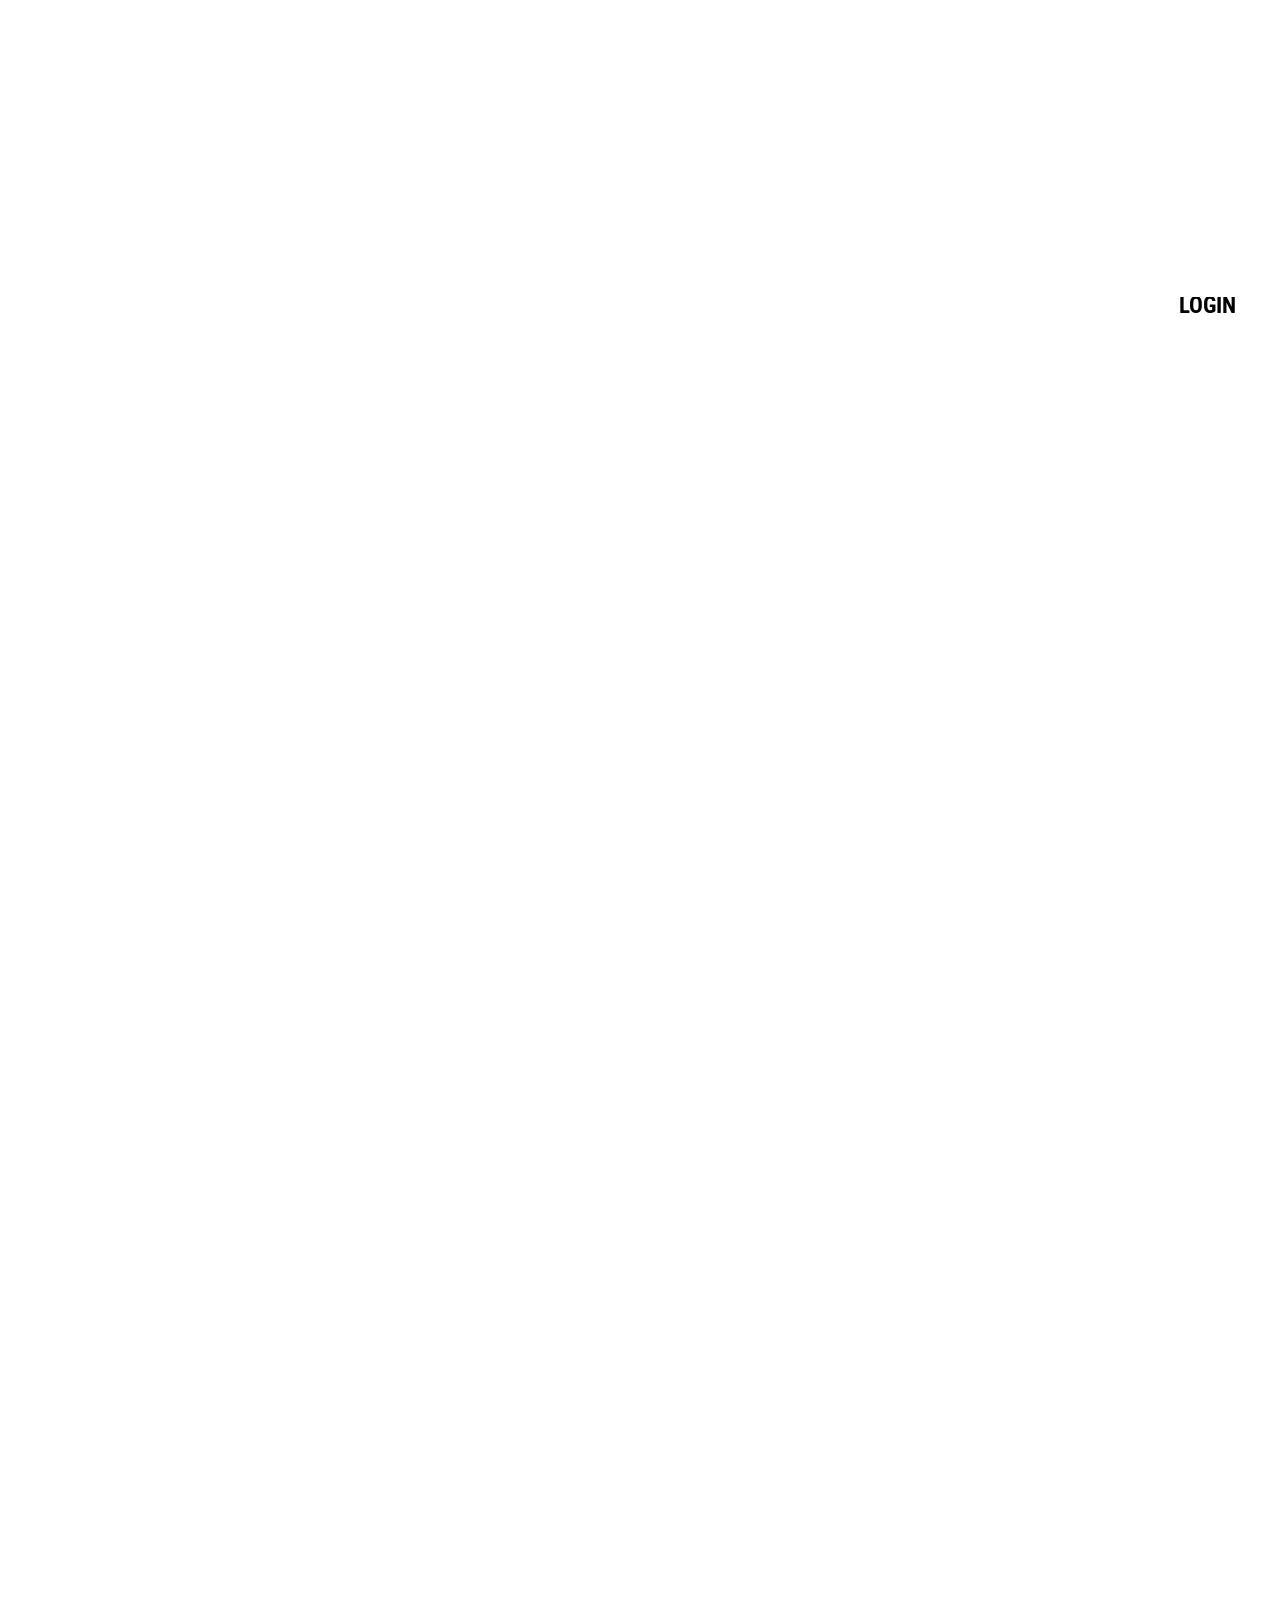
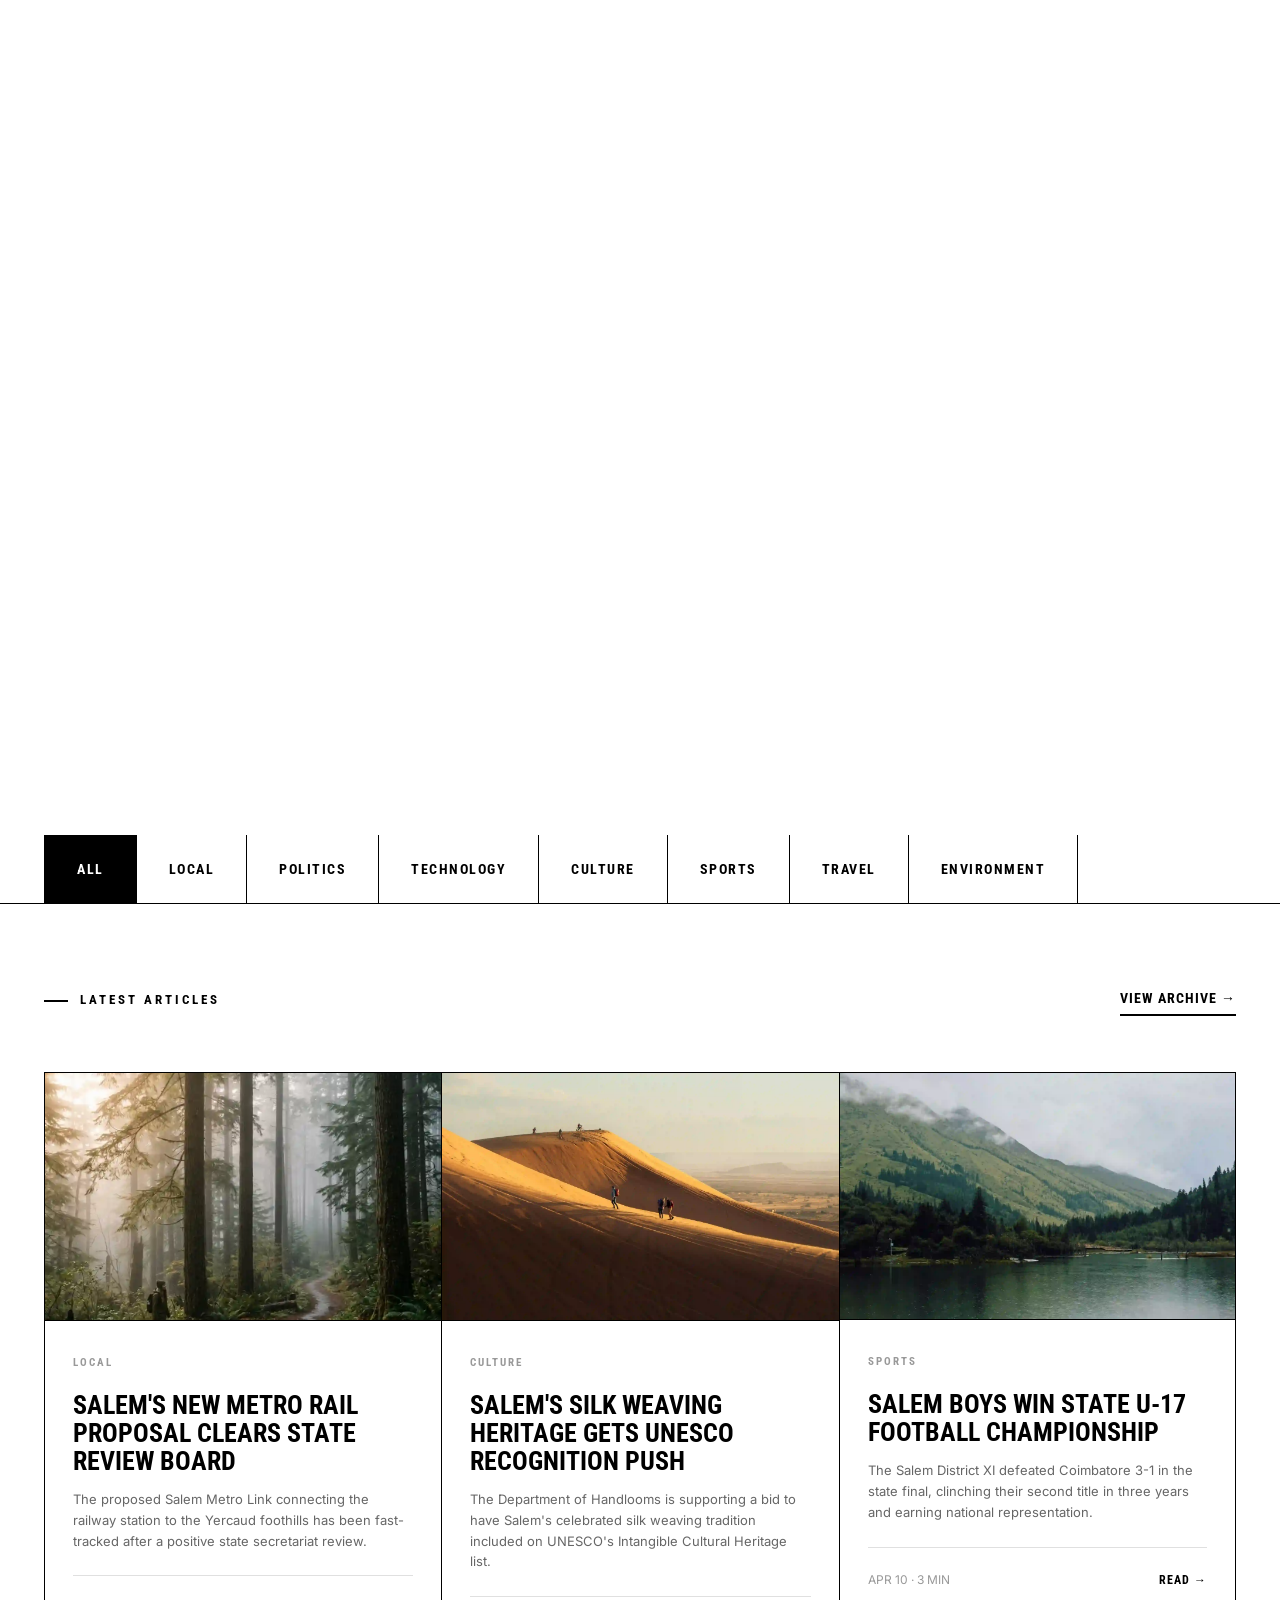
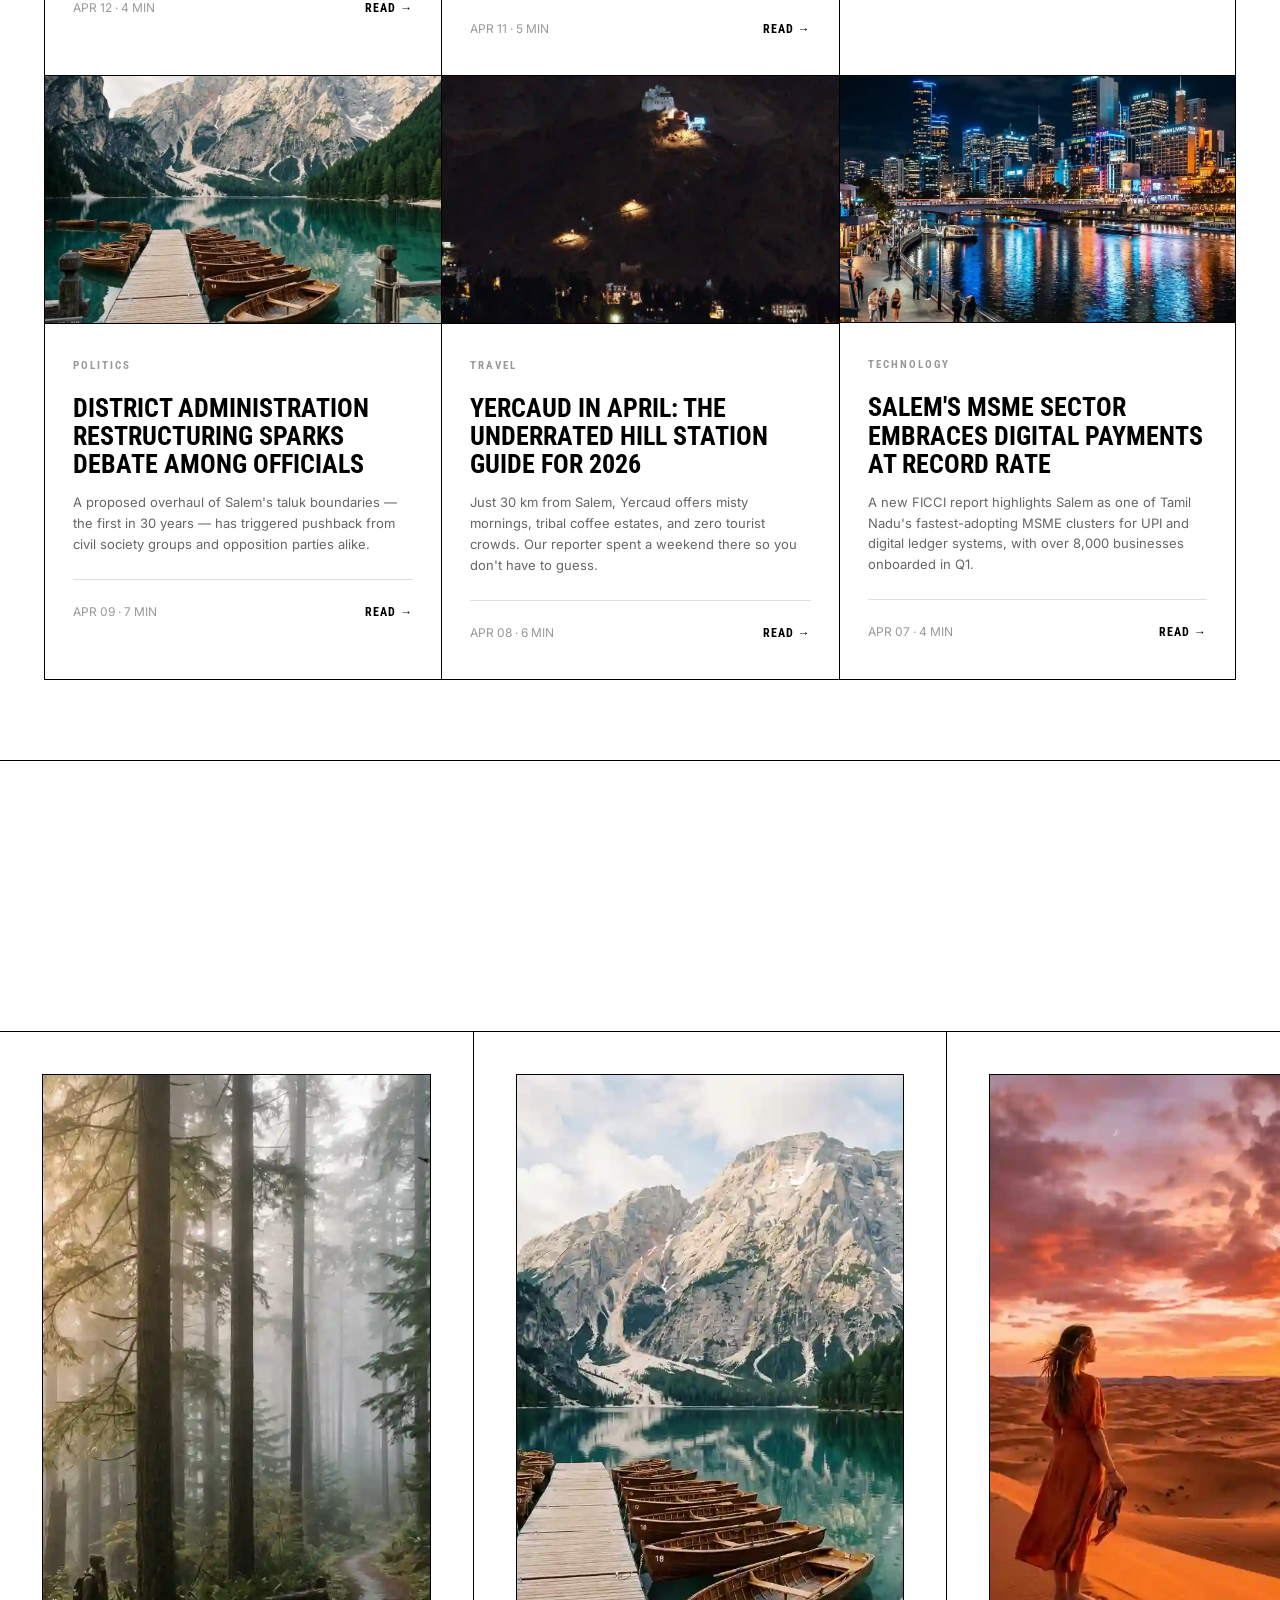
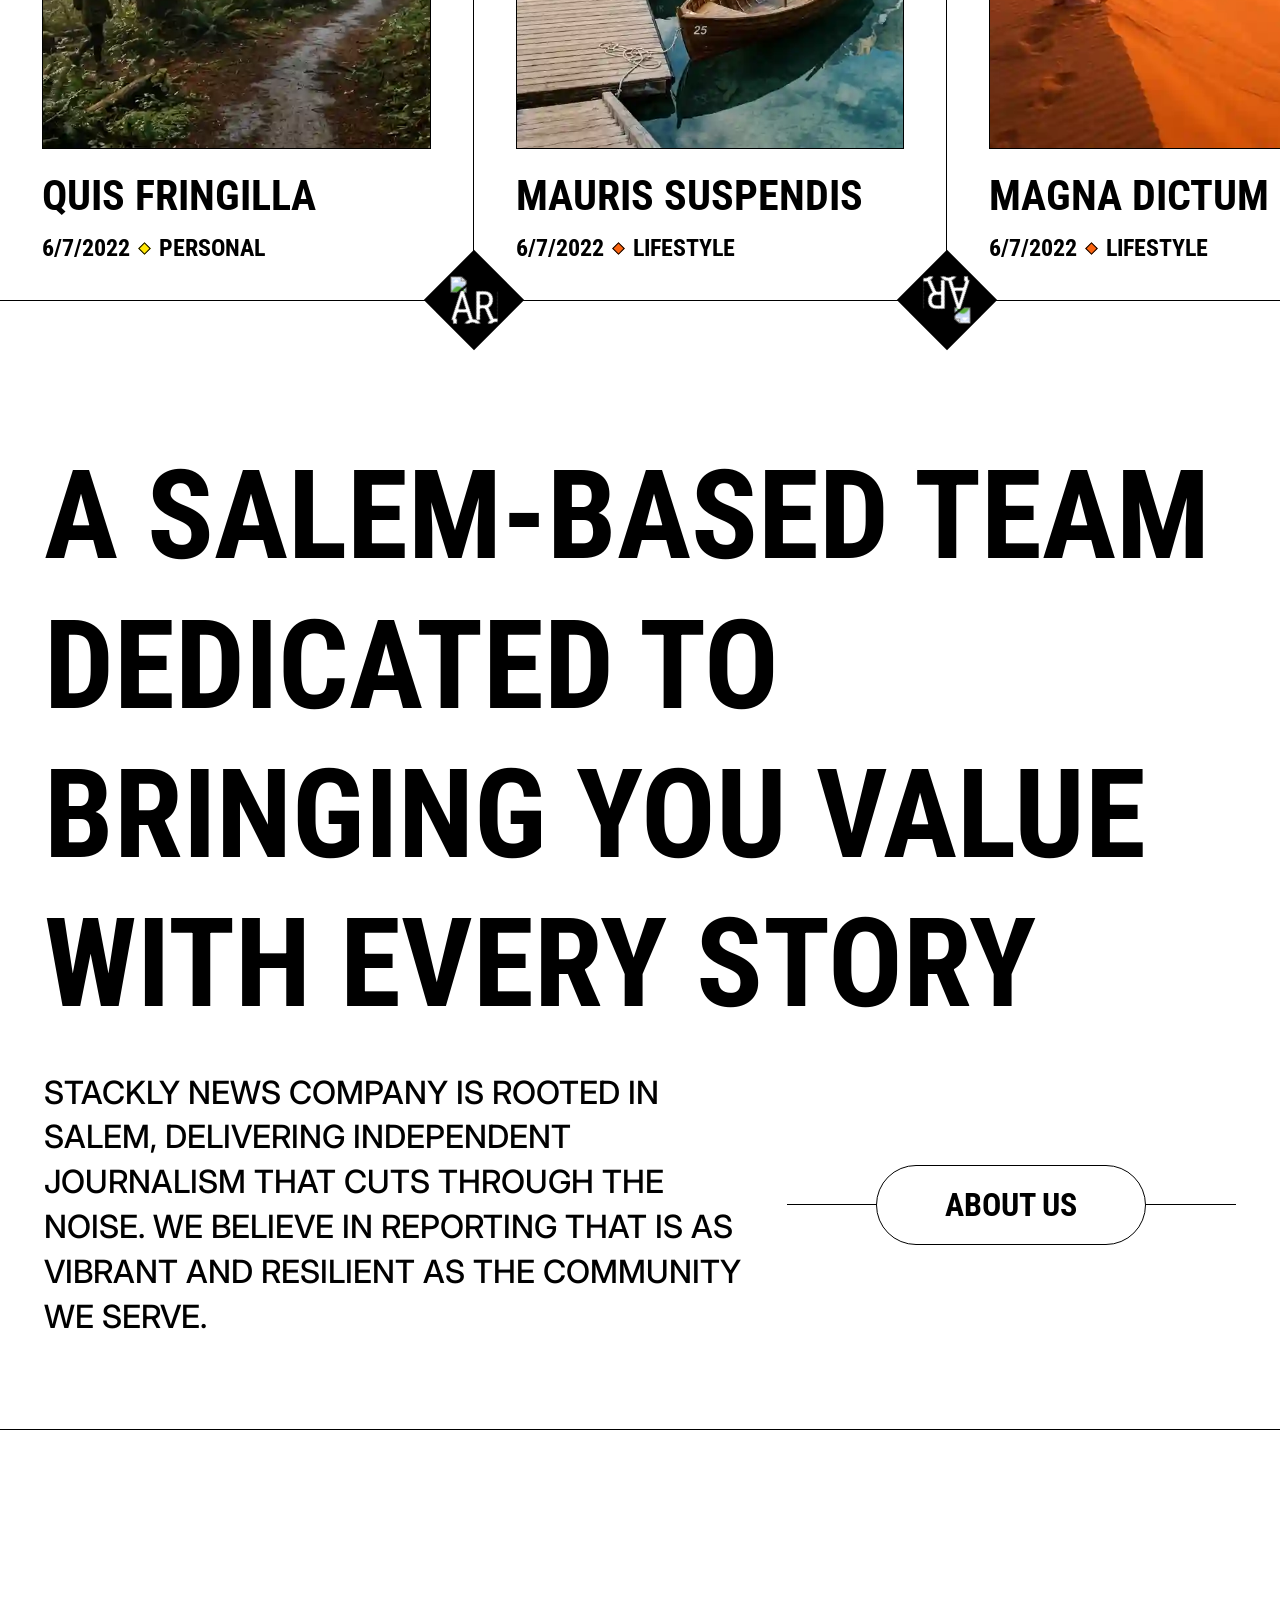
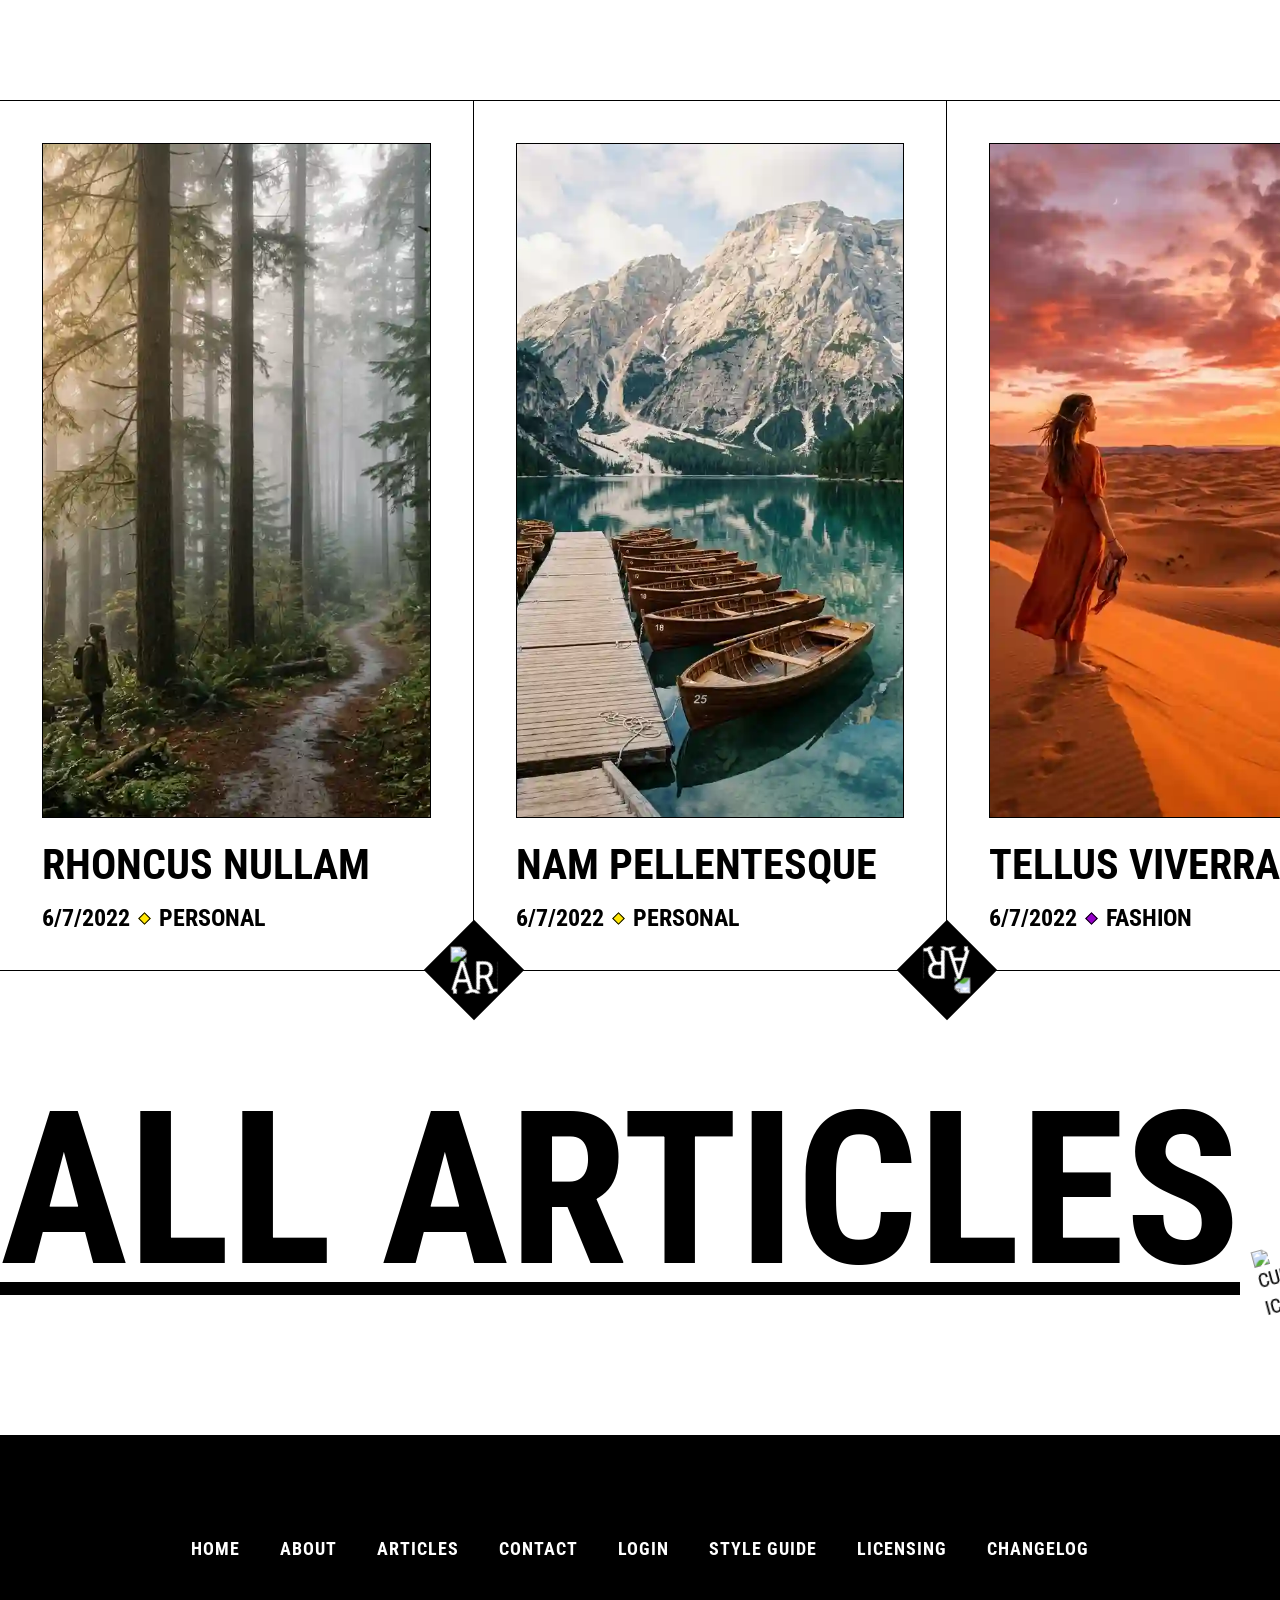
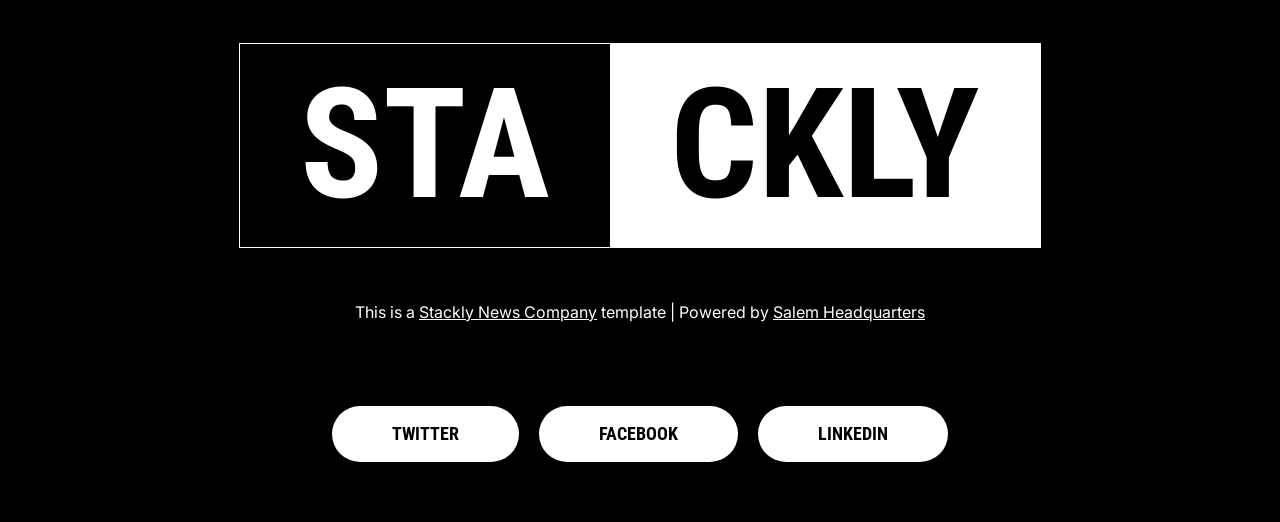
==== commit 6f1a3759: "Add files via upload" ====
--- a/index.html
+++ b/index.html
@@ -329,6 +329,7 @@
       transform: scale(1.05);
     }
 
+
     @media (max-width: 767px) {
       .logo-part {
         padding: 20px 30px;
@@ -344,6 +345,122 @@
         padding: 12px 40px;
         font-size: 16px;
       }
+    }
+
+    /* -------- Article Grid Components (Imported from Articles) -------- */
+    .category-bar {
+        padding: 0 44px;
+        border-bottom: 1px solid #000;
+        position: sticky; top: 0; z-index: 50;
+        background: #fff;
+    }
+    .category-bar-inner {
+        max-width: 1400px; margin: 0 auto;
+        display: flex; gap: 0; overflow-x: auto;
+        scrollbar-width: none;
+    }
+    .category-bar-inner::-webkit-scrollbar { display: none; }
+    .cat-btn {
+        flex-shrink: 0;
+        padding: 20px 32px;
+        font-family: 'Roboto Condensed', sans-serif;
+        font-size: 14px; font-weight: 700; letter-spacing: 1.5px;
+        text-transform: uppercase; cursor: pointer;
+        background: transparent; border: none;
+        border-right: 1px solid #000;
+        transition: background 0.3s cubic-bezier(0.19, 1, 0.22, 1), 
+                    color 0.3s cubic-bezier(0.19, 1, 0.22, 1);
+    }
+    .cat-btn:first-child { border-left: 1px solid #000; }
+    .cat-btn.active, .cat-btn:hover { background: #000; color: #fff; }
+
+    .grid-section {
+        padding: 80px 44px;
+        border-bottom: 1px solid #000;
+        background: #fff;
+    }
+    .grid-section-header {
+        max-width: 1400px; margin: 0 auto 56px;
+        display: flex; justify-content: space-between; align-items: center;
+    }
+    .section-label {
+        font-family: 'Roboto Condensed', sans-serif;
+        font-size: 13px; font-weight: 700; letter-spacing: 3px;
+        text-transform: uppercase; color: #000;
+    }
+    .section-label::before {
+        content: ''; display: inline-block;
+        width: 24px; height: 2px;
+        background: #000; margin-right: 12px;
+        vertical-align: middle;
+    }
+    .article-grid {
+        max-width: 1400px; margin: 0 auto;
+        display: grid;
+        grid-template-columns: repeat(3, 1fr);
+        gap: 0;
+        transition: opacity 0.4s ease;
+    }
+    .article-grid.filtering { opacity: 0; pointer-events: none; }
+    .article-card {
+        border: 1px solid #000; border-right: none; border-top: none;
+        padding: 0; overflow: hidden;
+        transition: transform 0.5s cubic-bezier(0.19, 1, 0.22, 1), 
+                    opacity 0.5s cubic-bezier(0.19, 1, 0.22, 1);
+    }
+    .article-grid .article-card:nth-child(3n) { border-right: 1px solid #000; }
+    .article-grid .article-card:nth-child(-n+3) { border-top: 1px solid #000; }
+    .article-card.hidden { display: none; transform: translateY(20px); opacity: 0; }
+    .article-card:hover { background: #f5f5f5; }
+    .article-card-img {
+        width: 100%; aspect-ratio: 16/10;
+        object-fit: cover; display: block;
+        border-bottom: 1px solid #000;
+        transition: transform 0.5s ease;
+    }
+    .article-card:hover .article-card-img { transform: scale(1.03); }
+    .article-card-body { padding: 28px 28px 32px; }
+    .article-card-category {
+        font-family: 'Roboto Condensed', sans-serif;
+        font-size: 11px; font-weight: 700; letter-spacing: 2px;
+        text-transform: uppercase; color: #999;
+        margin-bottom: 14px;
+    }
+    .article-card-title {
+        font-family: 'Roboto Condensed', sans-serif;
+        font-size: 1.6rem; font-weight: 700; line-height: 1.1;
+        text-transform: uppercase; margin-bottom: 14px;
+        color: #000;
+    }
+    .article-card-excerpt {
+        font-family: Inter, sans-serif;
+        font-size: 13px; line-height: 1.6; color: #666;
+        margin-bottom: 24px;
+    }
+    .article-card-meta {
+        display: flex; justify-content: space-between; align-items: center;
+        padding-top: 18px; border-top: 1px solid #e0e0e0;
+        font-family: Inter, sans-serif; font-size: 12px; color: #999;
+    }
+    .card-read-link {
+        font-family: 'Roboto Condensed', sans-serif;
+        font-size: 12px; font-weight: 700; letter-spacing: 1px;
+        text-transform: uppercase; color: #000; text-decoration: none;
+    }
+    .card-read-link:hover { text-decoration: underline; }
+
+    @media (max-width: 991px) {
+        .article-grid { grid-template-columns: repeat(2, 1fr); }
+        .article-grid .article-card:nth-child(3n) { border-right: none; }
+        .article-grid .article-card:nth-child(2n) { border-right: 1px solid #000; }
+    }
+    @media (max-width: 767px) {
+        .category-bar { padding: 0 24px; }
+        .cat-btn { padding: 16px 20px; font-size: 12px; }
+        .grid-section { padding: 60px 24px; }
+        .article-grid { grid-template-columns: 1fr; }
+        .article-grid .article-card:nth-child(2n) { border-right: none; }
+        .article-grid .article-card { border-right: 1px solid #000; }
     }
   </style>
 </head>
@@ -713,65 +830,123 @@
     </div>
   </div>
 
-  <div class="scene">
-    <div class="bg-typography">
-      <span>TOP</span>
-      <span>PICS</span>
-    </div>
-
-    <div class="galeria-book-3d">
-      <div class="galeria-book-3d__item" style="--i: 0">
-        <img
-           src="assets/images/img-post1.webp"
-           alt="Front 1"
-           />
-        <img
-           src="assets/images/img-post2.webp"
-           alt="Back 1"
-           />
-      </div>
-      <div class="galeria-book-3d__item" style="--i: 1">
-        <img
-           src="assets/images/img-post3.webp"
-           alt="Front 2"
-           />
-        <img
-           src="assets/images/img-post4.webp"
-           alt="Back 2"
-           />
-      </div>
-      <div class="galeria-book-3d__item" style="--i: 2">
-        <img
-           src="assets/images/feat_local.webp"
-           alt="Front 3"
-           />
-        <img
-           src="assets/images/pexels-afhamhmsyri-34021102.webp"
-           alt="Back 3"
-           />
-      </div>
-      <div class="galeria-book-3d__item" style="--i: 3">
-        <img
-           src="assets/images/img-hero.webp"
-           alt="Front 4"
-           />
-        <img
-           src="assets/images/pexels-othmane-ettalbi-2148497459-30374243.webp"
-           alt="Back 4"
-           />
-      </div>
-      <div class="galeria-book-3d__item" style="--i: 4">
-        <img
-           src="assets/images/pexels-alperen-23825952.webp"
-           alt="Front 5"
-           />
-        <img
-           src="assets/images/pexels-thefullonmonet-17609922.webp"
-           alt="Back 5"
-           />
-      </div>
-    </div>
   </div>
+
+  <!-- ====== CATEGORY FILTER BAR (Migrated from Articles) ====== -->
+  <div class="category-bar" id="category-bar">
+    <div class="category-bar-inner">
+      <button class="cat-btn active" data-cat="all">All</button>
+      <button class="cat-btn" data-cat="local">Local</button>
+      <button class="cat-btn" data-cat="politics">Politics</button>
+      <button class="cat-btn" data-cat="tech">Technology</button>
+      <button class="cat-btn" data-cat="culture">Culture</button>
+      <button class="cat-btn" data-cat="sports">Sports</button>
+      <button class="cat-btn" data-cat="travel">Travel</button>
+      <button class="cat-btn" data-cat="environment">Environment</button>
+    </div>
+  </div>
+
+  <!-- ====== ARTICLE GRID (Migrated from Articles) ====== -->
+  <section class="grid-section" id="latest">
+    <div class="grid-section-header">
+      <span class="section-label">Latest Articles</span>
+      <a href="articles.html"
+        style="font-family:'Roboto Condensed',sans-serif;font-size:14px;font-weight:700;letter-spacing:1px;text-transform:uppercase;text-decoration:none;color:#000;border-bottom:2px solid #000;padding-bottom:2px;">View
+        Archive →</a>
+    </div>
+    <div class="article-grid" id="article-grid">
+      <!-- Card 1 -->
+      <div class="article-card" data-cat="local">
+        <div style="overflow:hidden;">
+          <img src="assets/images/img-post1.webp" class="article-card-img" alt="Article" />
+        </div>
+        <div class="article-card-body">
+          <div class="article-card-category">Local</div>
+          <div class="article-card-title">Salem's New Metro Rail Proposal Clears State Review Board</div>
+          <p class="article-card-excerpt">The proposed Salem Metro Link connecting the railway station to the Yercaud foothills has been fast-tracked after a positive state secretariat review.</p>
+          <div class="article-card-meta">
+            <span>Apr 12 · 4 min</span>
+            <a href="404.html" class="card-read-link">Read →</a>
+          </div>
+        </div>
+      </div>
+      <!-- Card 2 -->
+      <div class="article-card" data-cat="culture">
+        <div style="overflow:hidden;">
+          <img src="assets/images/pexels-othmane-ettalbi-2148497459-30374243.webp" class="article-card-img" alt="Article" />
+        </div>
+        <div class="article-card-body">
+          <div class="article-card-category">Culture</div>
+          <div class="article-card-title">Salem's Silk Weaving Heritage Gets UNESCO Recognition Push</div>
+          <p class="article-card-excerpt">The Department of Handlooms is supporting a bid to have Salem's celebrated silk weaving tradition included on UNESCO's Intangible Cultural Heritage list.</p>
+          <div class="article-card-meta">
+            <span>Apr 11 · 5 min</span>
+            <a href="404.html" class="card-read-link">Read →</a>
+          </div>
+        </div>
+      </div>
+      <!-- Card 3 -->
+      <div class="article-card" data-cat="sports">
+        <div style="overflow:hidden;">
+          <img src="assets/images/pexels-afhamhmsyri-34021102.webp" class="article-card-img" alt="Article" />
+        </div>
+        <div class="article-card-body">
+          <div class="article-card-category">Sports</div>
+          <div class="article-card-title">Salem Boys Win State U-17 Football Championship</div>
+          <p class="article-card-excerpt">The Salem District XI defeated Coimbatore 3-1 in the state final, clinching their second title in three years and earning national representation.</p>
+          <div class="article-card-meta">
+            <span>Apr 10 · 3 min</span>
+            <a href="404.html" class="card-read-link">Read →</a>
+          </div>
+        </div>
+      </div>
+      <!-- Card 4 -->
+      <div class="article-card" data-cat="politics">
+        <div style="overflow:hidden;">
+          <img src="assets/images/img-post2.webp" class="article-card-img" alt="Article" />
+        </div>
+        <div class="article-card-body">
+          <div class="article-card-category">Politics</div>
+          <div class="article-card-title">District Administration Restructuring Sparks Debate Among Officials</div>
+          <p class="article-card-excerpt">A proposed overhaul of Salem's taluk boundaries — the first in 30 years — has triggered pushback from civil society groups and opposition parties alike.</p>
+          <div class="article-card-meta">
+            <span>Apr 09 · 7 min</span>
+            <a href="404.html" class="card-read-link">Read →</a>
+          </div>
+        </div>
+      </div>
+      <!-- Card 5 -->
+      <div class="article-card" data-cat="travel">
+        <div style="overflow:hidden;">
+          <img src="assets/images/slide.webp" class="article-card-img" alt="Article" />
+        </div>
+        <div class="article-card-body">
+          <div class="article-card-category">Travel</div>
+          <div class="article-card-title">Yercaud in April: The Underrated Hill Station Guide for 2026</div>
+          <p class="article-card-excerpt">Just 30 km from Salem, Yercaud offers misty mornings, tribal coffee estates, and zero tourist crowds. Our reporter spent a weekend there so you don't have to guess.</p>
+          <div class="article-card-meta">
+            <span>Apr 08 · 6 min</span>
+            <a href="404.html" class="card-read-link">Read →</a>
+          </div>
+        </div>
+      </div>
+      <!-- Card 6 -->
+      <div class="article-card" data-cat="tech">
+        <div style="overflow:hidden;">
+          <img src="assets/images/img-post4.webp" class="article-card-img" alt="Article" />
+        </div>
+        <div class="article-card-body">
+          <div class="article-card-category">Technology</div>
+          <div class="article-card-title">Salem's MSME Sector Embraces Digital Payments at Record Rate</div>
+          <p class="article-card-excerpt">A new FICCI report highlights Salem as one of Tamil Nadu's fastest-adopting MSME clusters for UPI and digital ledger systems, with over 8,000 businesses onboarded in Q1.</p>
+          <div class="article-card-meta">
+            <span>Apr 07 · 4 min</span>
+            <a href="404.html" class="card-read-link">Read →</a>
+          </div>
+        </div>
+      </div>
+    </div>
+  </section>
   <div class="section overflow-hidden no-padding-bottom">
     <div class="wide-container">
       <div data-w-id="04eebb40-ab4a-8e10-0088-afe594b6bd9b" class="heading-2-wrapper">
@@ -1287,6 +1462,36 @@
             }
         });
     });
+
+    // ------- Article Grid Filter (Migrated from Articles) -------
+    const catBtns = document.querySelectorAll('.cat-btn');
+    const grid = document.getElementById('article-grid');
+    const cards = document.querySelectorAll('#article-grid .article-card');
+
+    if (catBtns.length > 0 && grid && cards.length > 0) {
+        catBtns.forEach(btn => {
+            btn.addEventListener('click', () => {
+                if (btn.classList.contains('active')) return;
+
+                catBtns.forEach(b => b.classList.remove('active'));
+                btn.classList.add('active');
+                const cat = btn.dataset.cat;
+
+                // Update Grid with transition
+                grid.classList.add('filtering');
+                setTimeout(() => {
+                    cards.forEach(card => {
+                        if (cat === 'all' || card.dataset.cat === cat) {
+                            card.classList.remove('hidden');
+                        } else {
+                            card.classList.add('hidden');
+                        }
+                    });
+                    setTimeout(() => { grid.classList.remove('filtering'); }, 50);
+                }, 400);
+            });
+        });
+    }
   </script>
 </body>
 
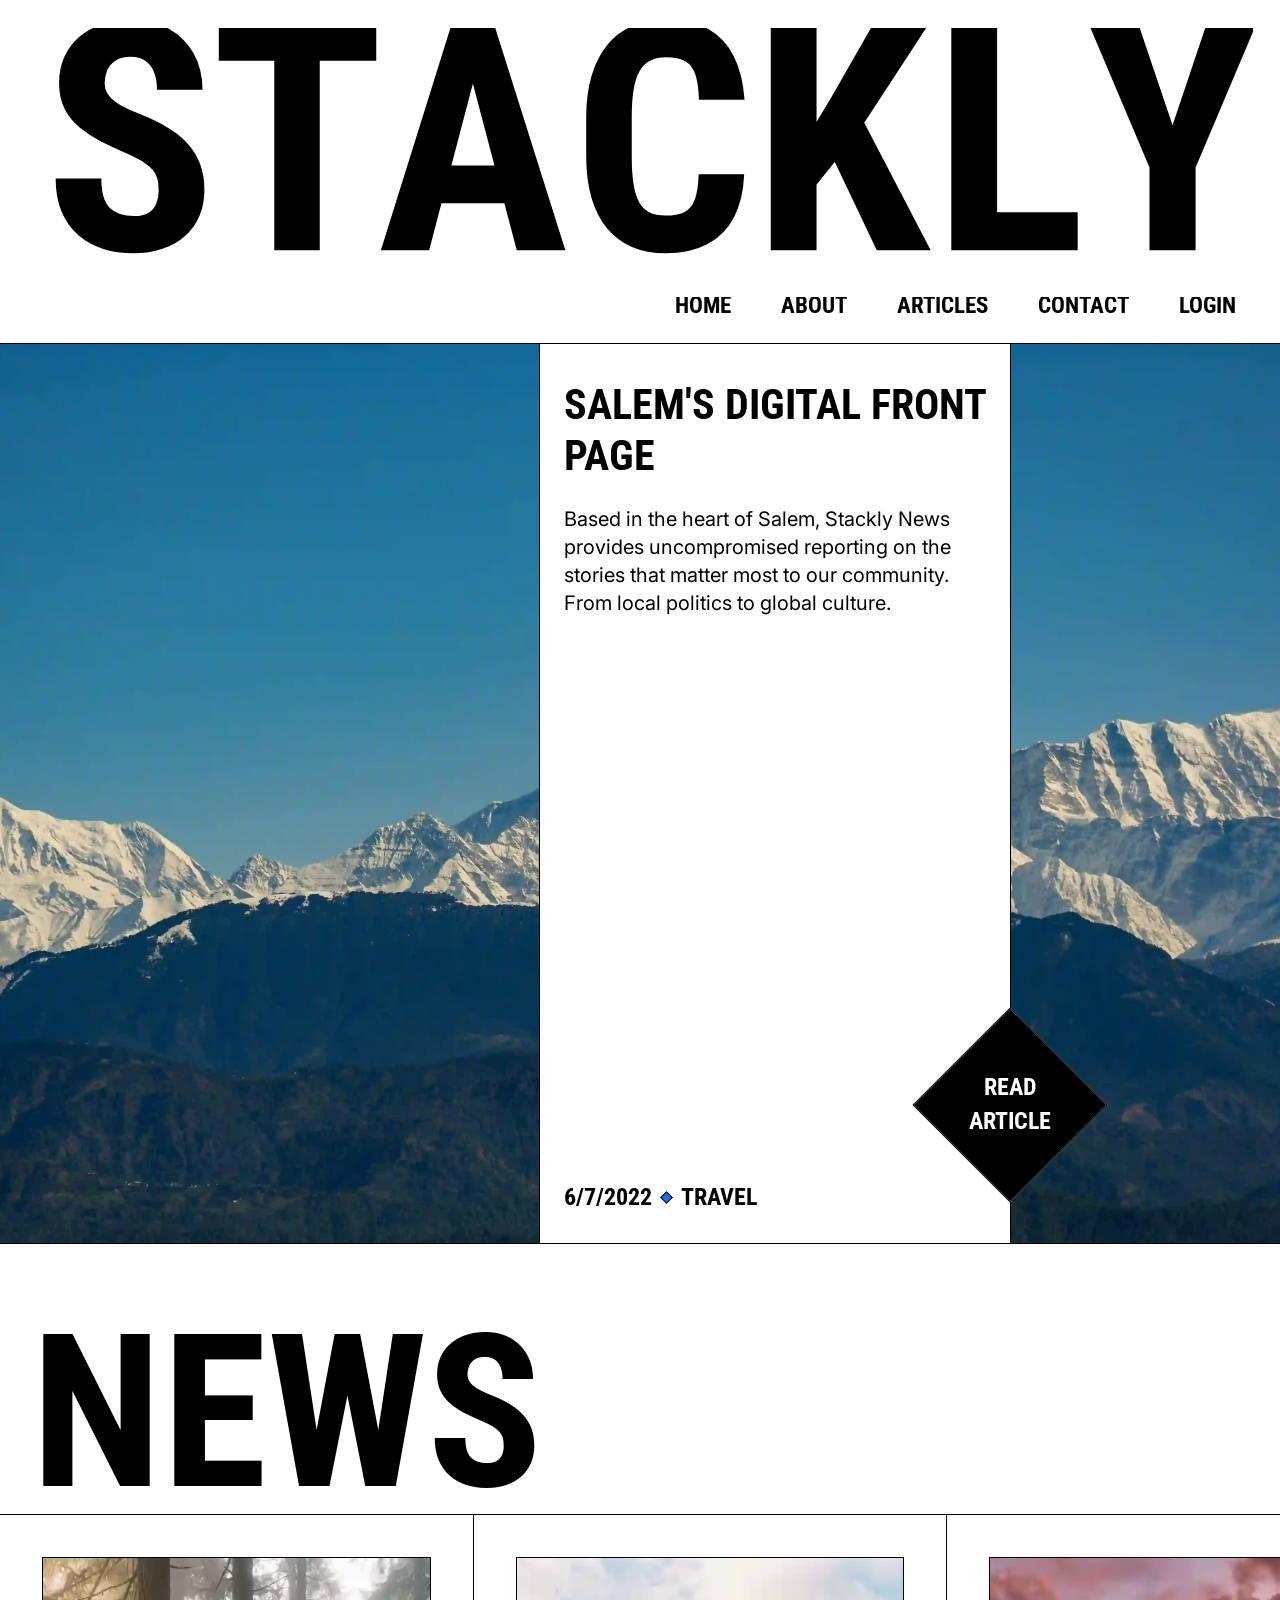
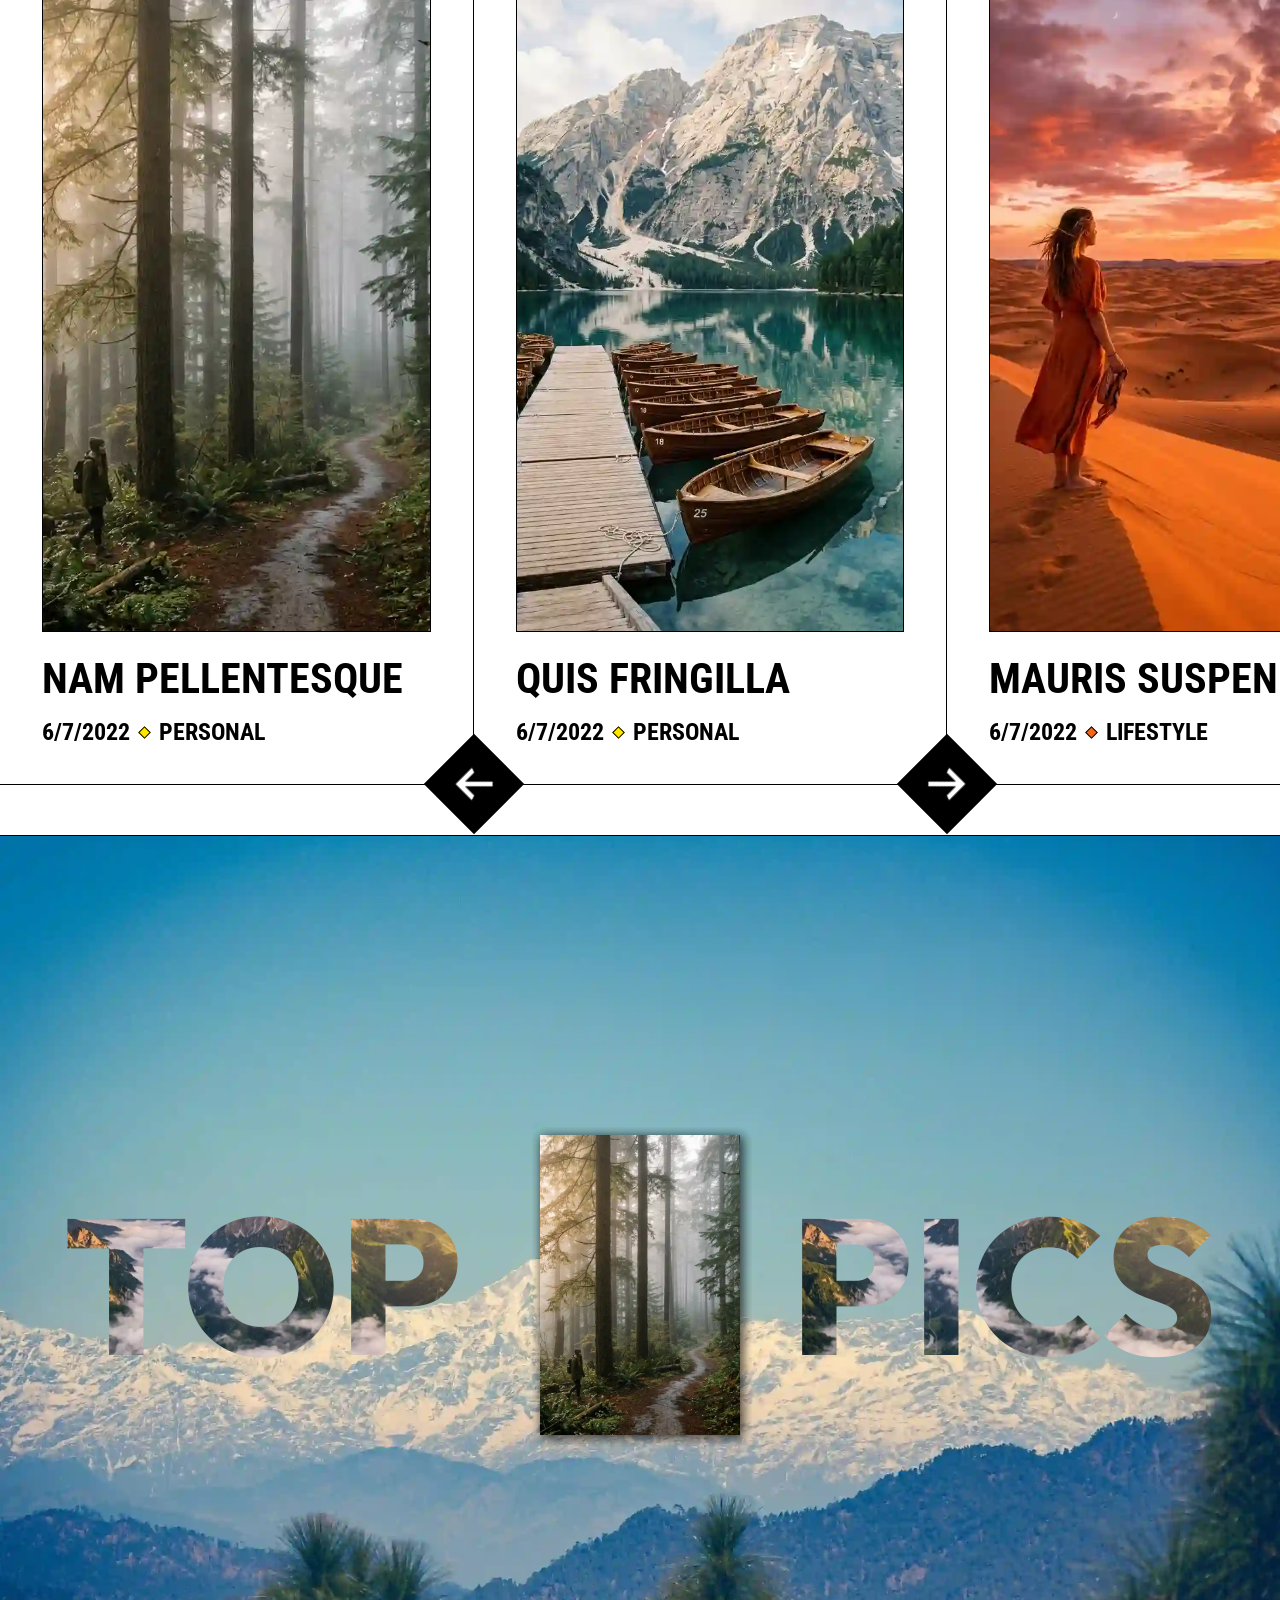
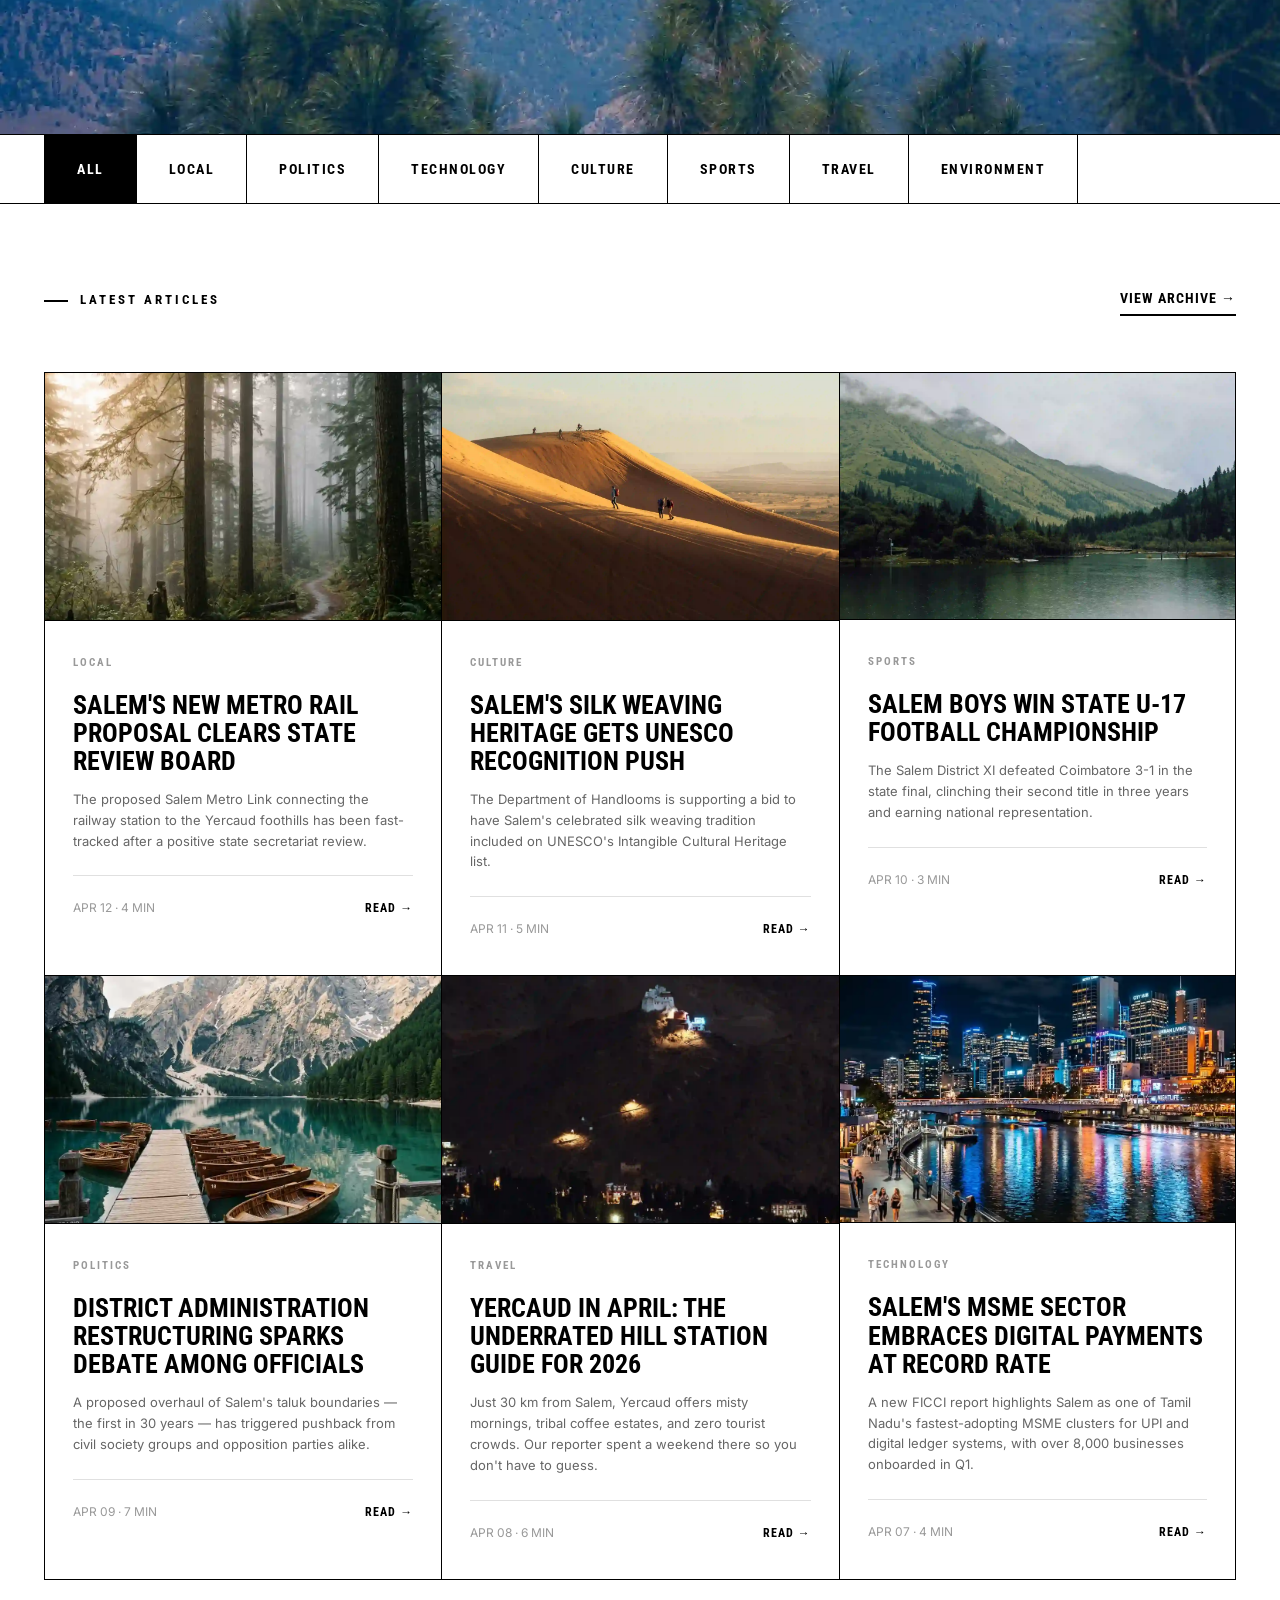
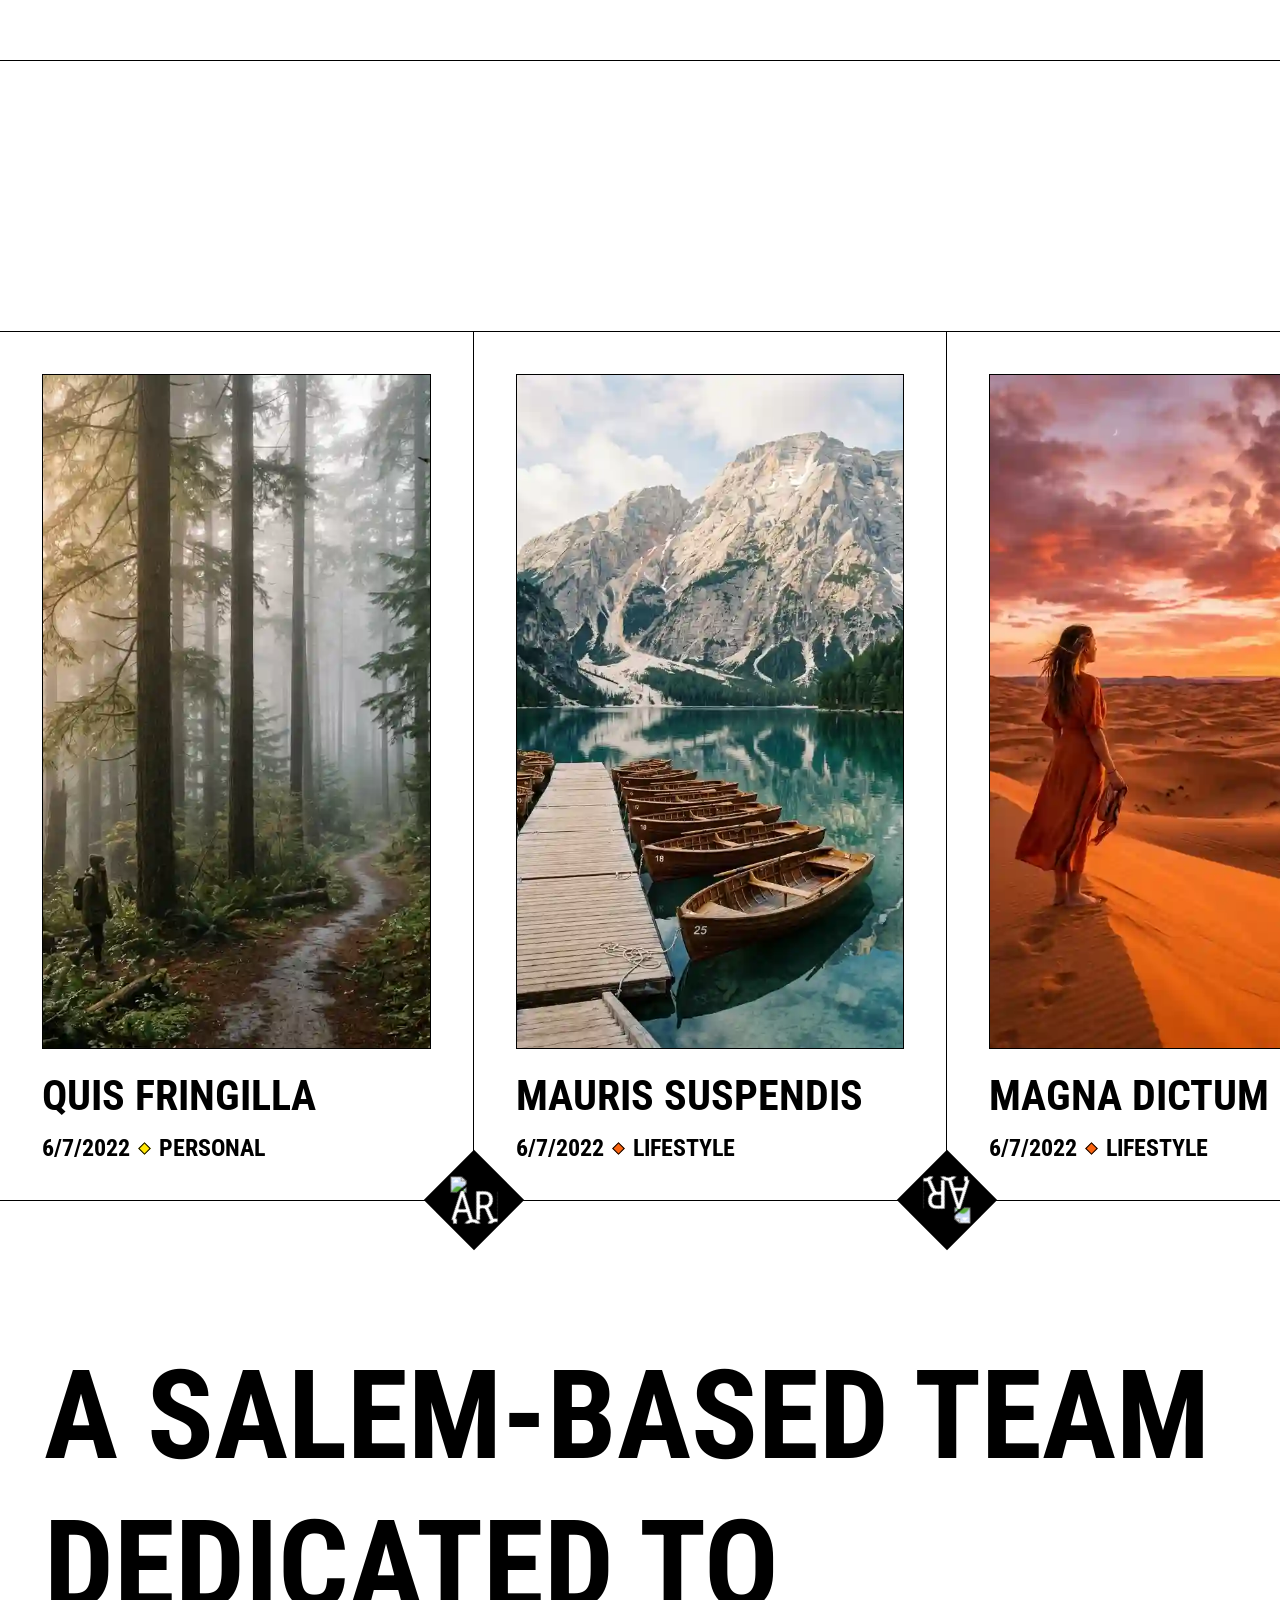
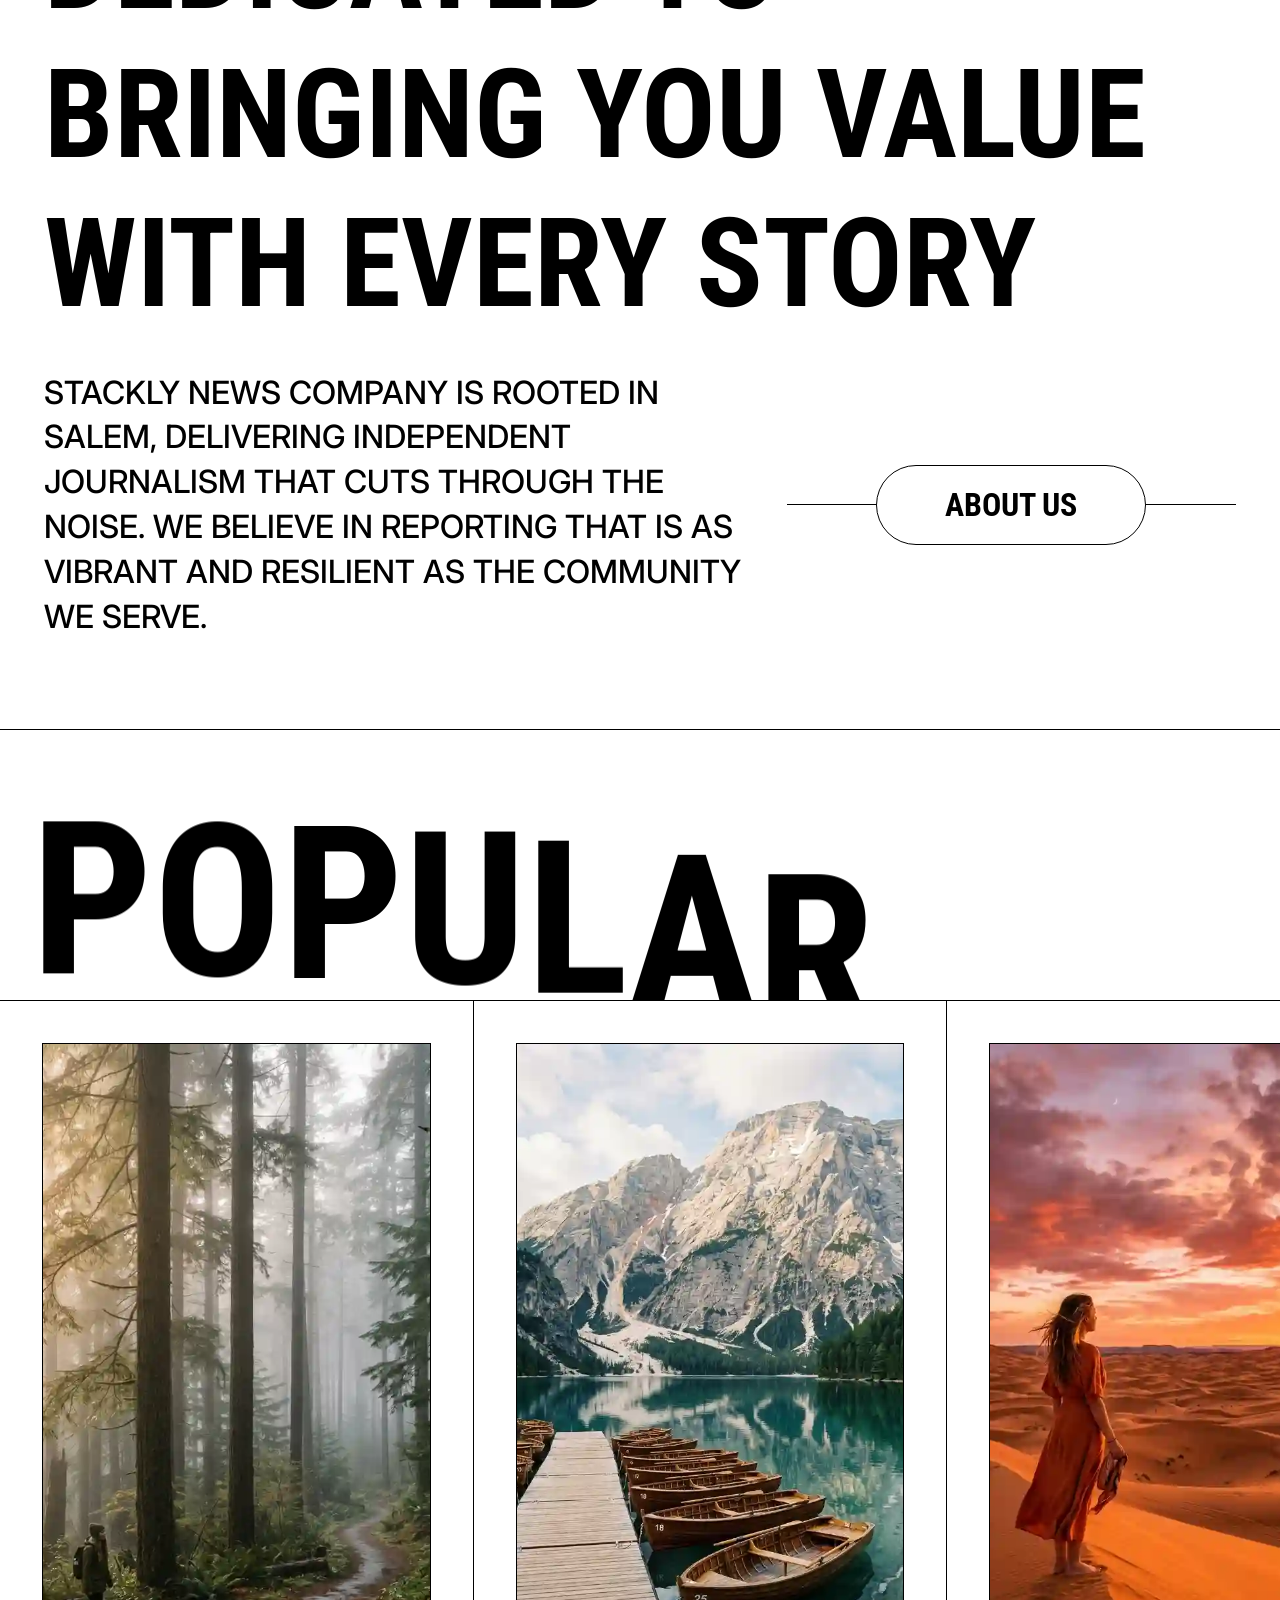
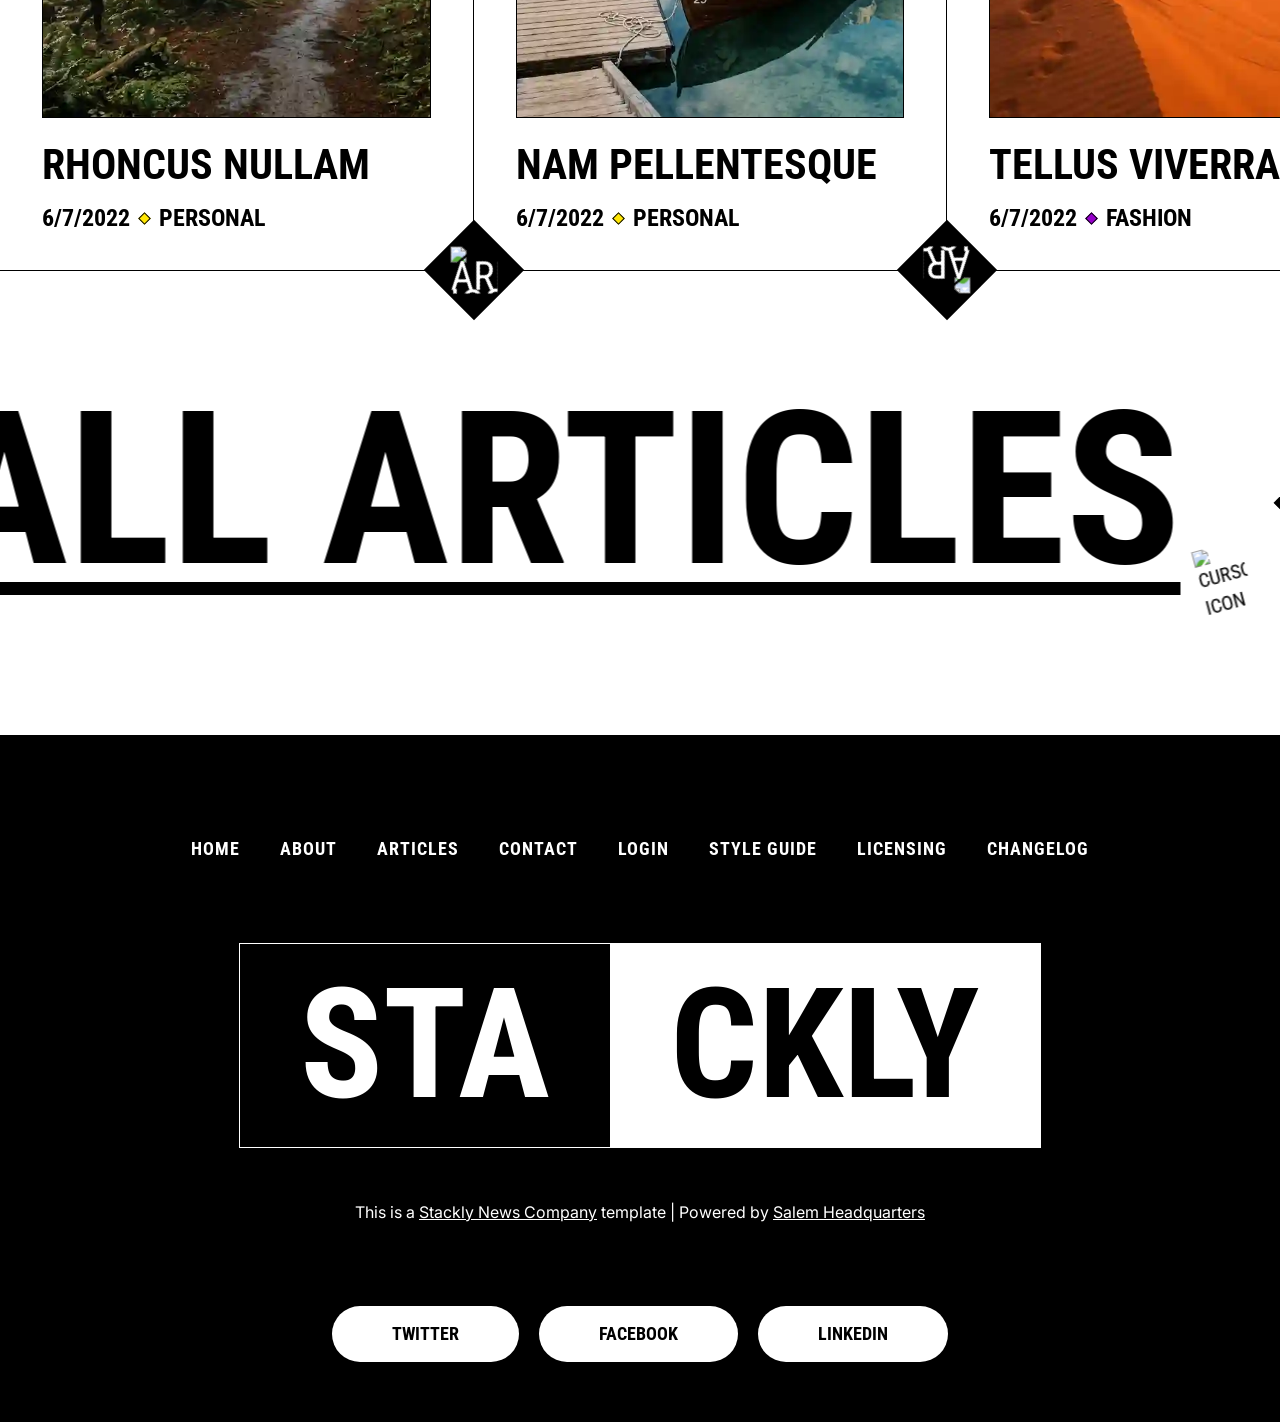
==== commit 405d2f04: "Add files via upload" ====
--- a/index.html
+++ b/index.html
@@ -830,6 +830,34 @@
     </div>
   </div>
 
+  <div class="scene">
+    <div class="bg-typography">
+      <span>TOP</span>
+      <span>PICS</span>
+    </div>
+
+    <div class="galeria-book-3d">
+      <div class="galeria-book-3d__item" style="--i: 0">
+        <img src="assets/images/img-post1.webp" alt="Front 1" />
+        <img src="assets/images/img-post2.webp" alt="Back 1" />
+      </div>
+      <div class="galeria-book-3d__item" style="--i: 1">
+        <img src="assets/images/img-post3.webp" alt="Front 2" />
+        <img src="assets/images/img-post4.webp" alt="Back 2" />
+      </div>
+      <div class="galeria-book-3d__item" style="--i: 2">
+        <img src="assets/images/feat_local.webp" alt="Front 3" />
+        <img src="assets/images/pexels-afhamhmsyri-34021102.webp" alt="Back 3" />
+      </div>
+      <div class="galeria-book-3d__item" style="--i: 3">
+        <img src="assets/images/img-hero.webp" alt="Front 4" />
+        <img src="assets/images/pexels-othmane-ettalbi-2148497459-30374243.webp" alt="Back 4" />
+      </div>
+      <div class="galeria-book-3d__item" style="--i: 4">
+        <img src="assets/images/pexels-alperen-23825952.webp" alt="Front 5" />
+        <img src="assets/images/pexels-thefullonmonet-17609922.webp" alt="Back 5" />
+      </div>
+    </div>
   </div>
 
   <!-- ====== CATEGORY FILTER BAR (Migrated from Articles) ====== -->
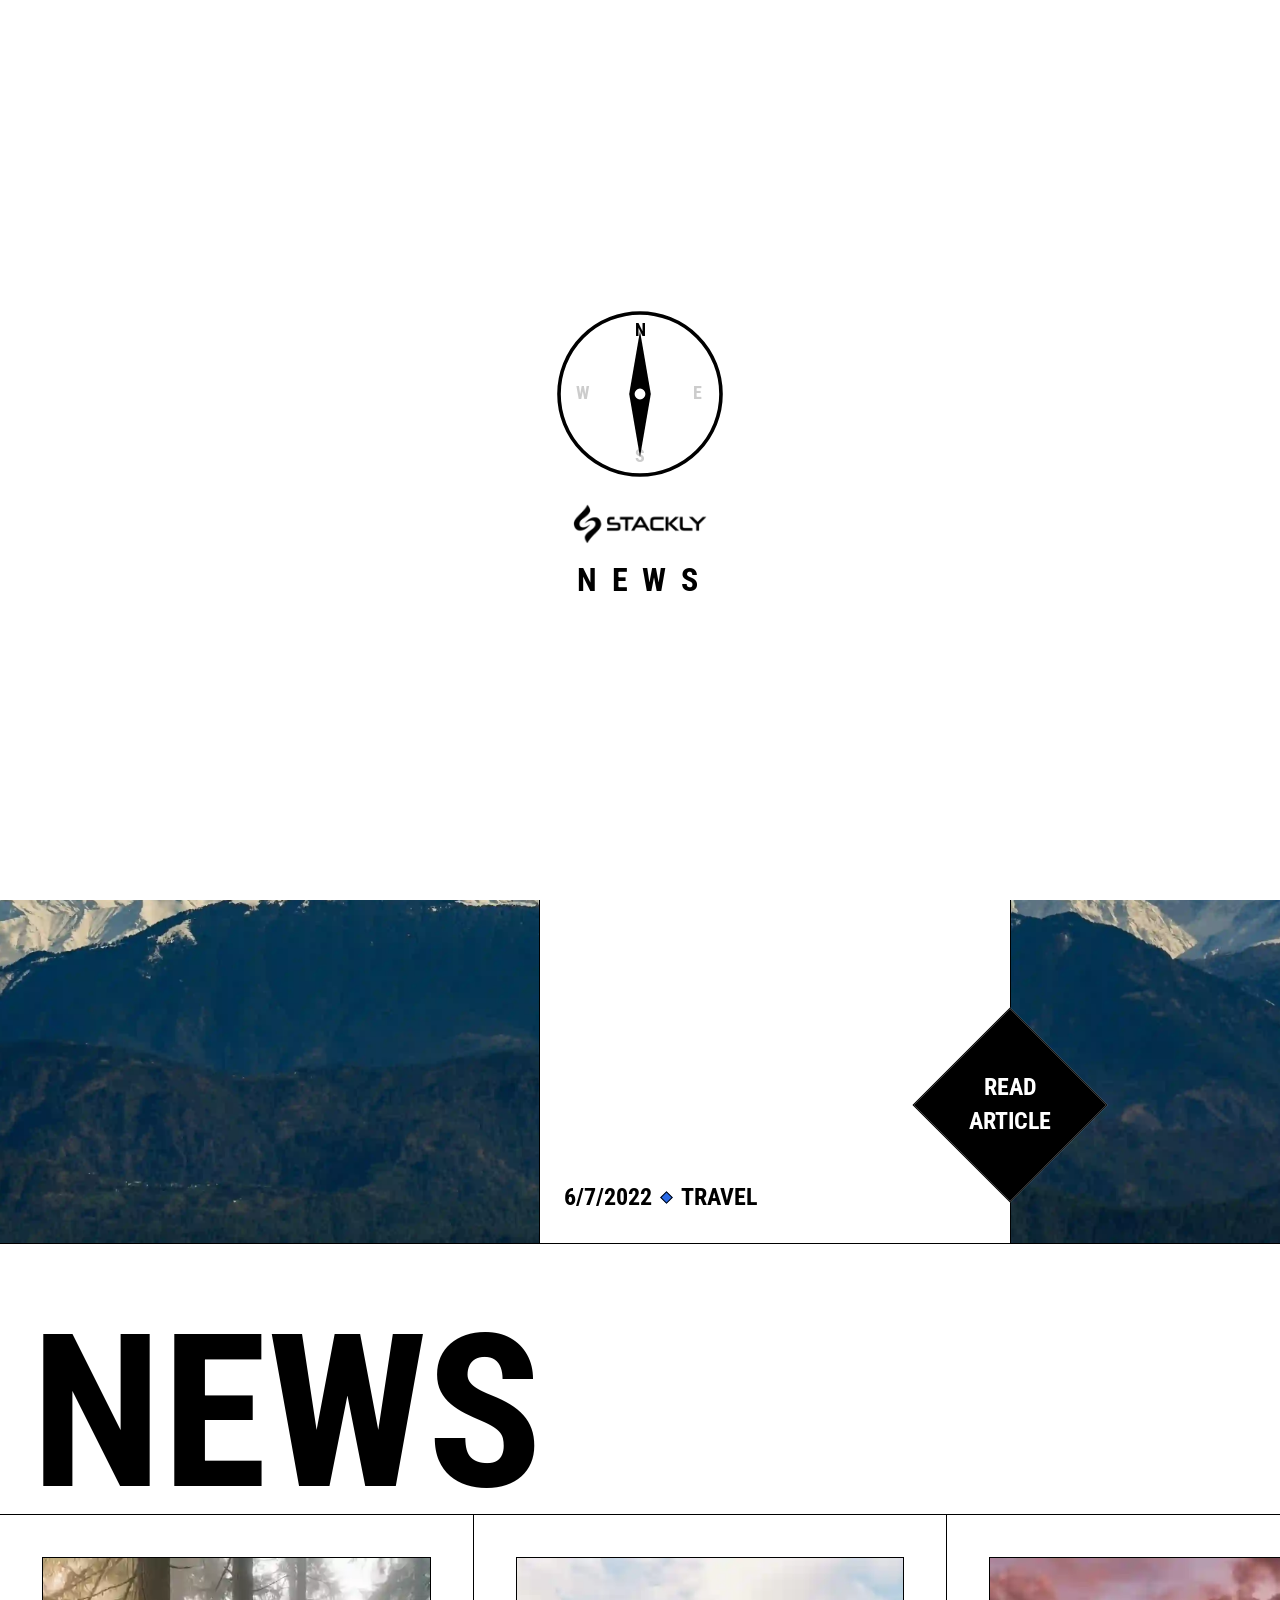
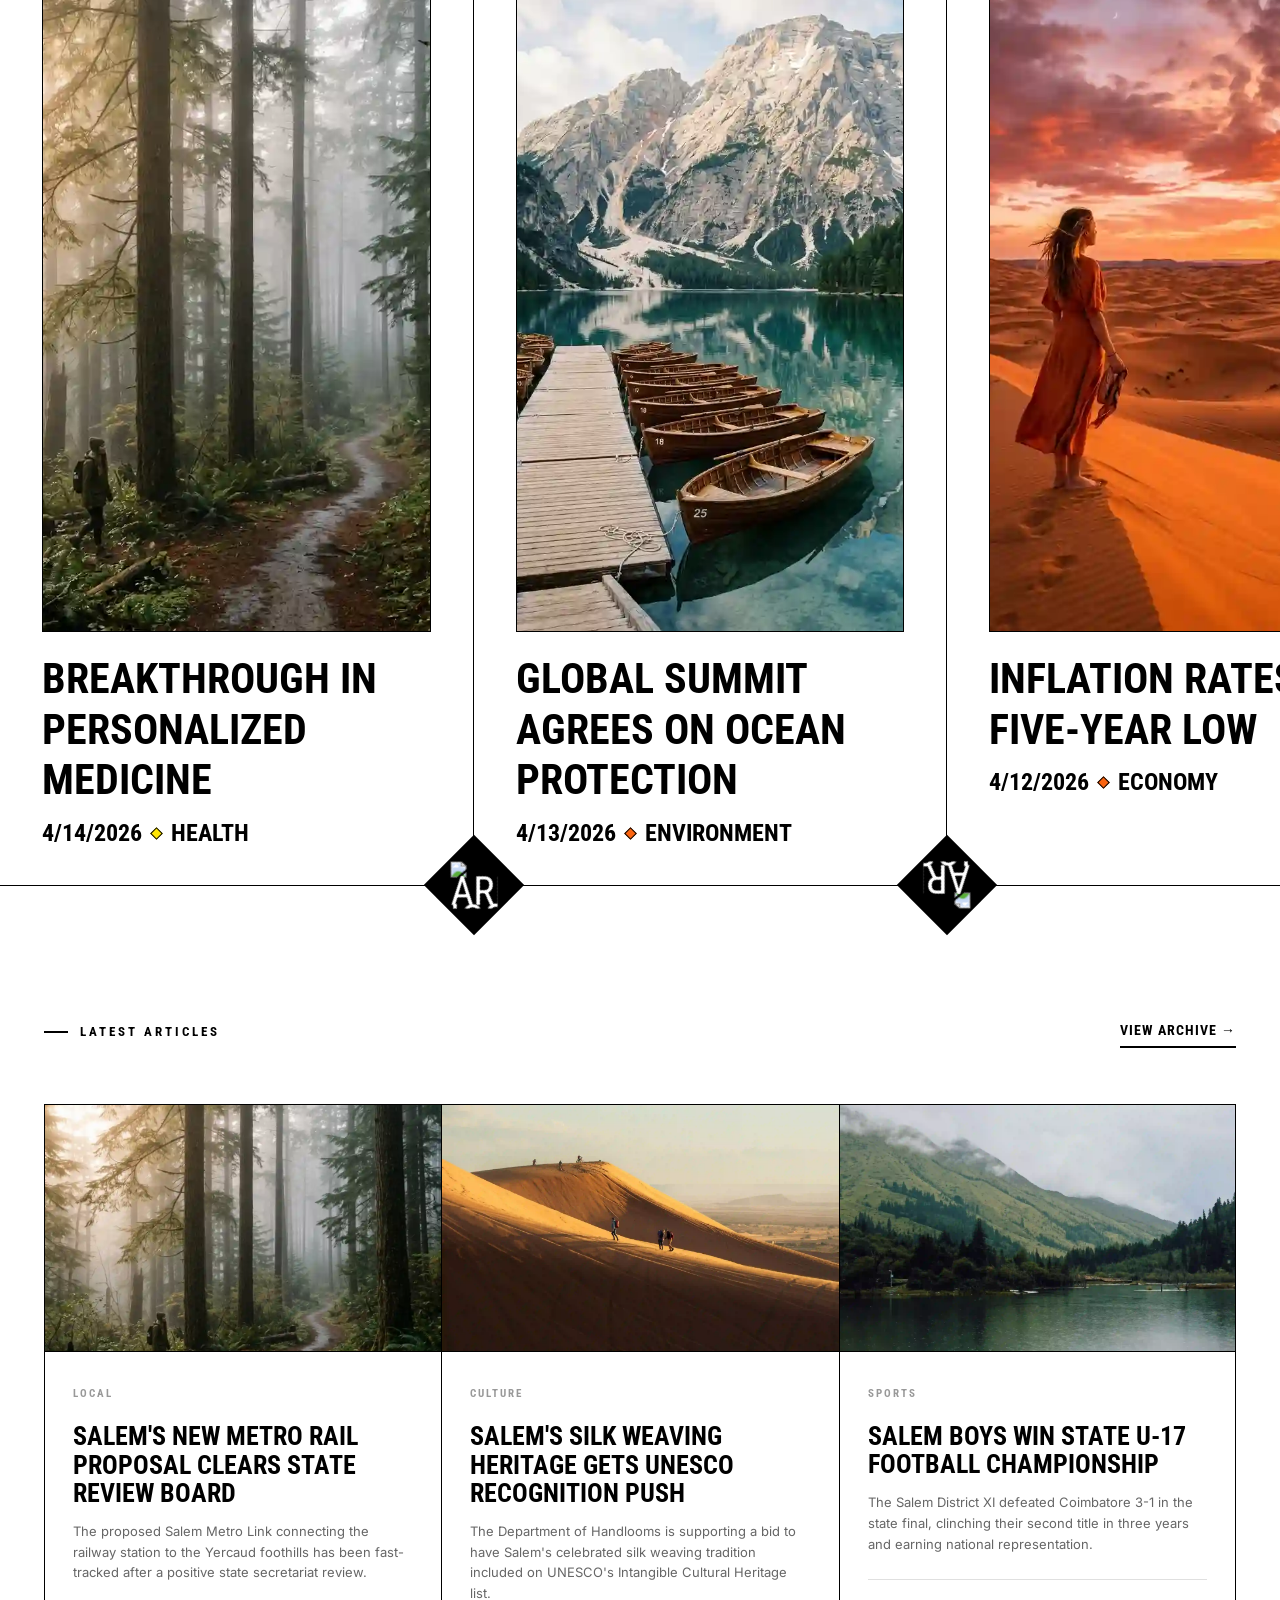
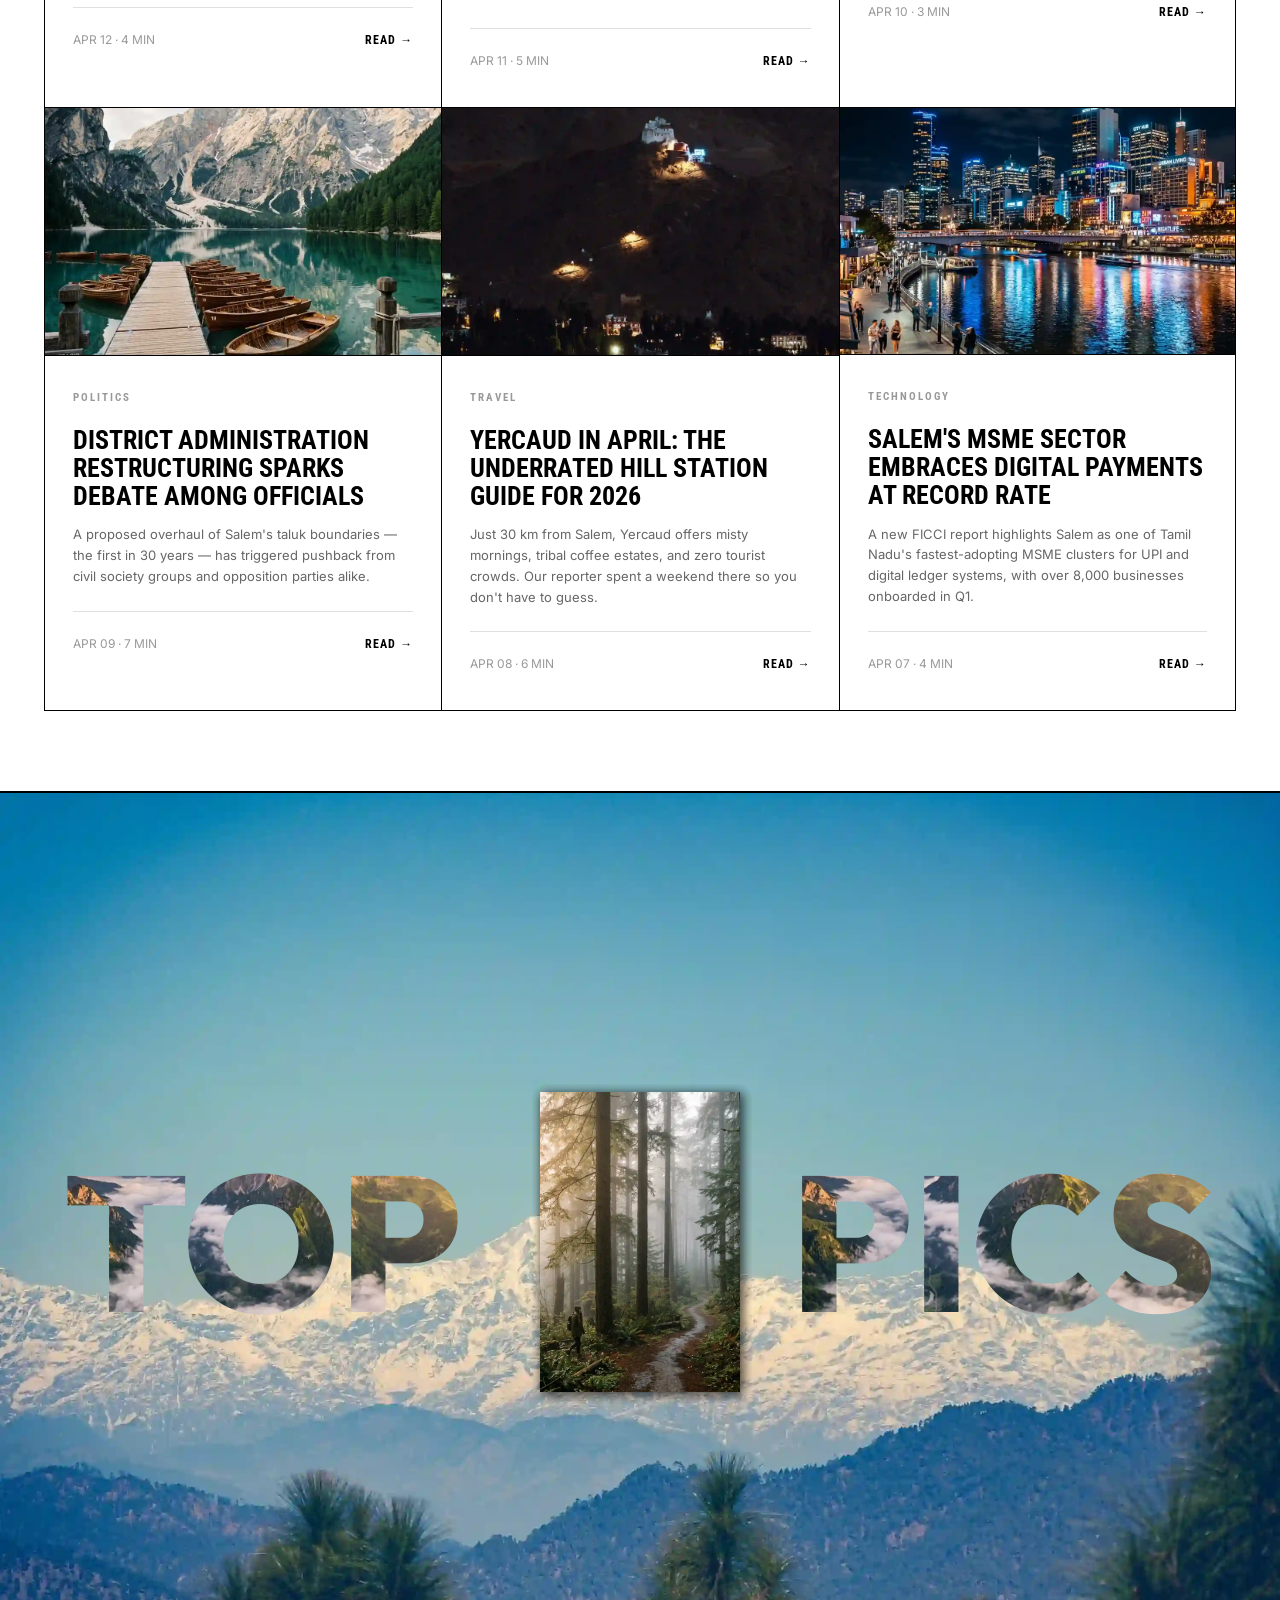
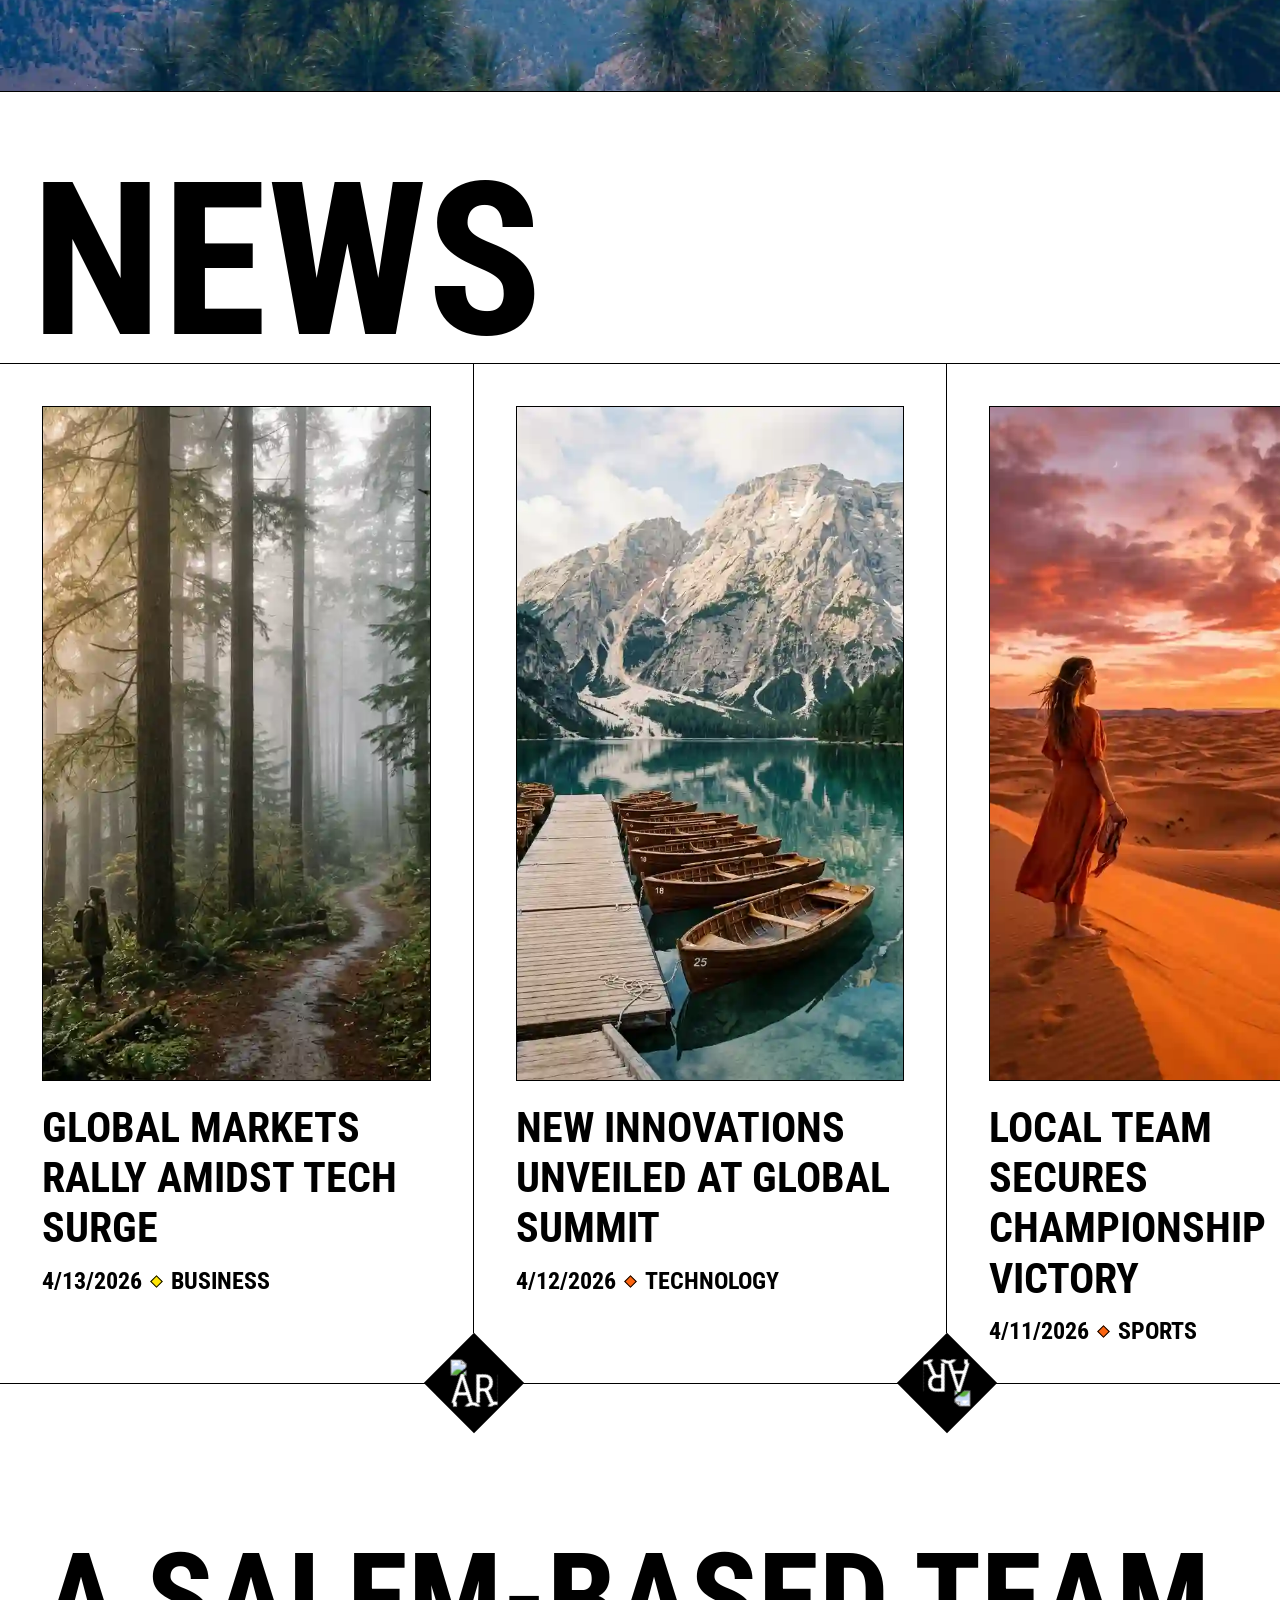
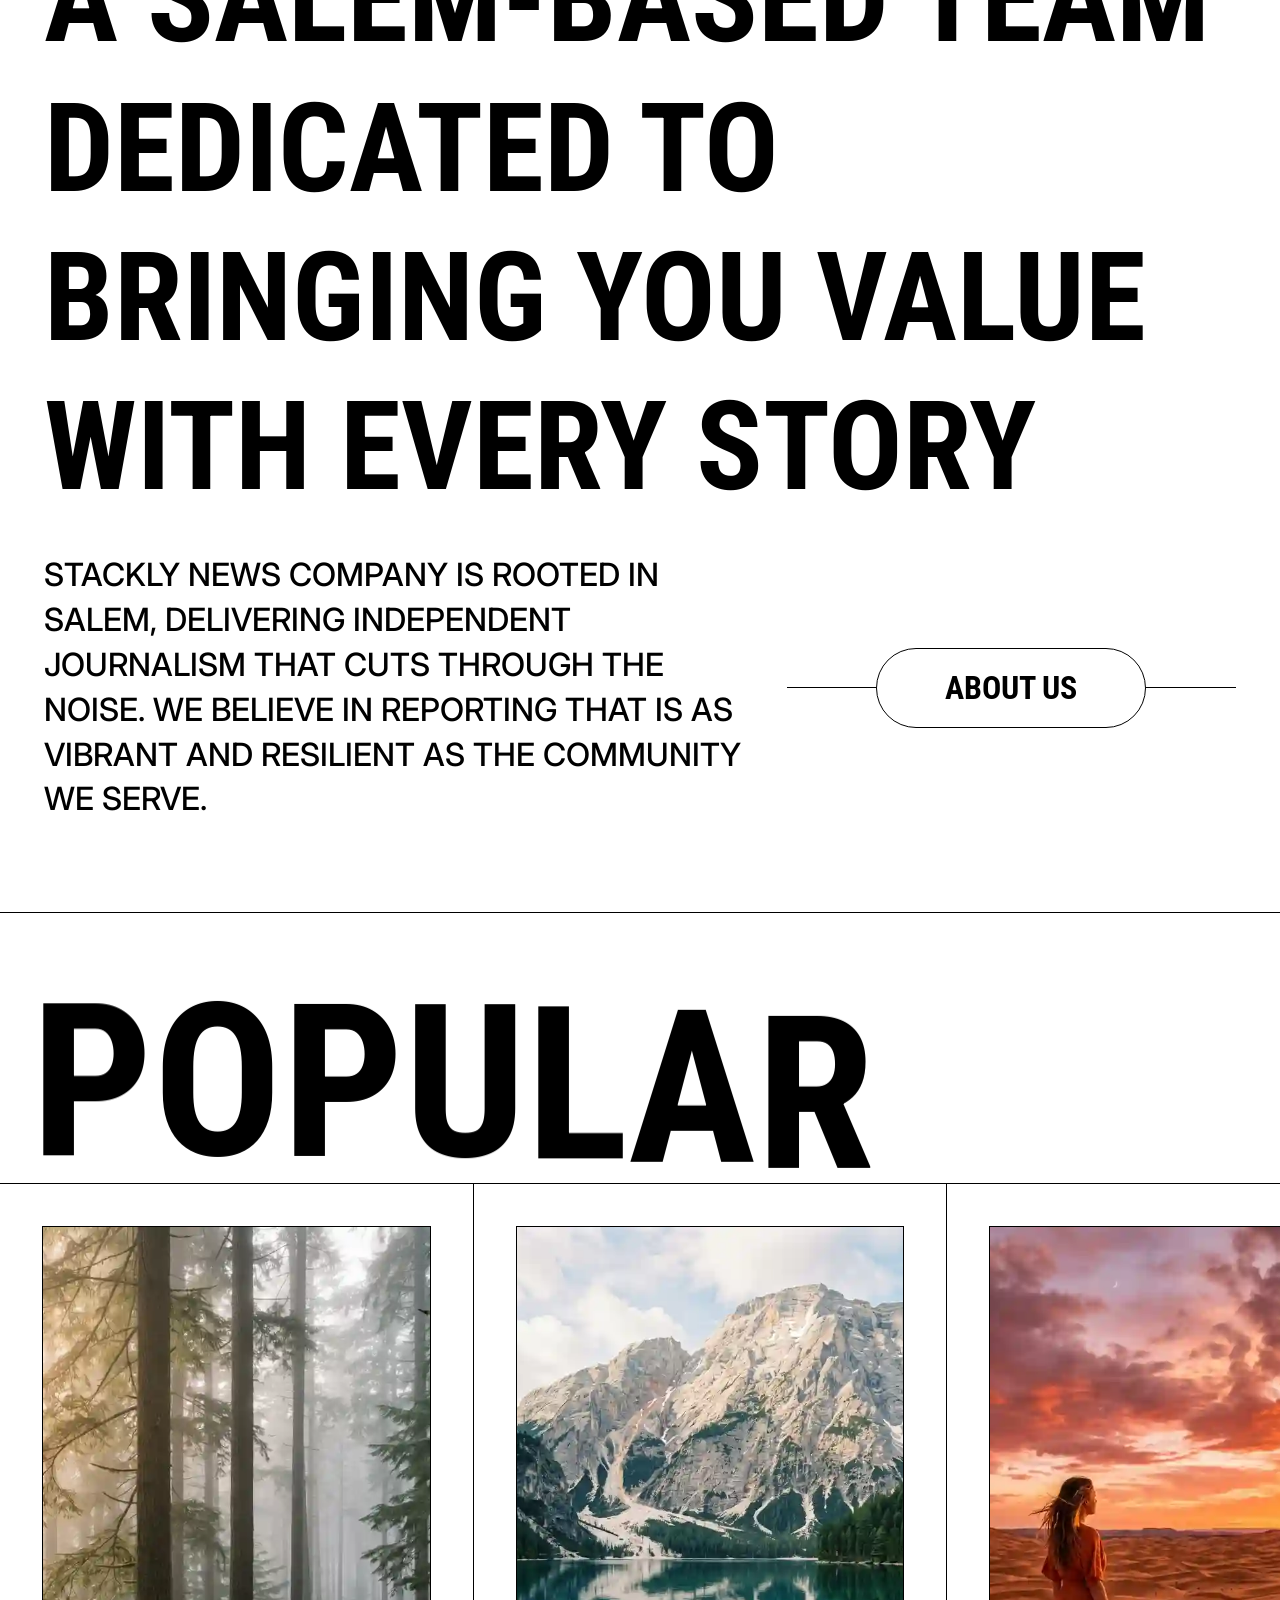
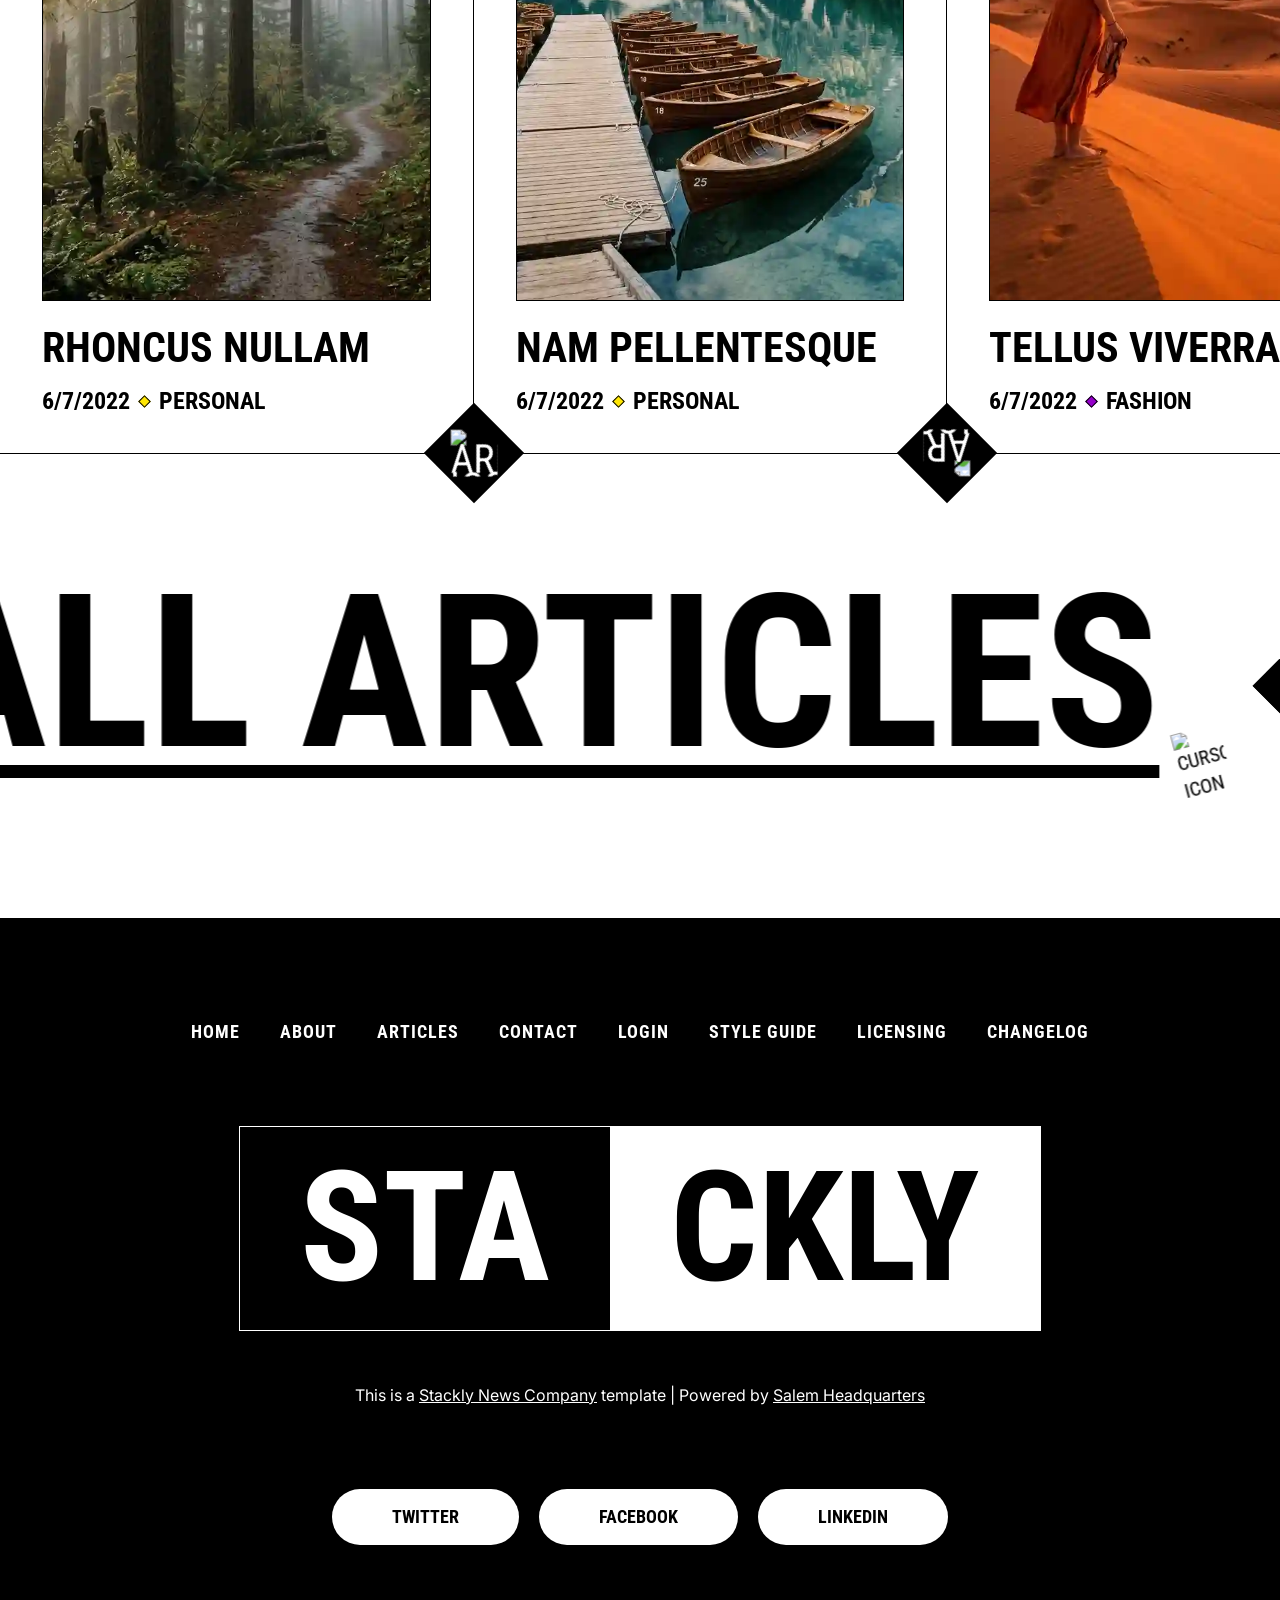
==== commit 67dbd964: "Add files via upload" ====
--- a/index.html
+++ b/index.html
@@ -466,6 +466,194 @@
 </head>
 
 <body class="body">
+  <!-- ====== PREMIUM COMPASS PRELOADER (Black Logo Edition) ====== -->
+  <div id="stackly-preloader">
+      <div class="preloader-overlay"></div>
+      <div class="preloader-content">
+          <div class="compass-container">
+              <svg class="compass-svg" viewBox="0 0 100 100">
+                  <circle cx="50" cy="50" r="45" class="ring-track" />
+                  <circle cx="50" cy="50" r="45" class="ring-progress" />
+                  <text x="50" y="18" class="cardinal-point">N</text>
+                  <text x="82" y="53" class="cardinal-point">E</text>
+                  <text x="50" y="88" class="cardinal-point">S</text>
+                  <text x="18" y="53" class="cardinal-point">W</text>
+                  <g class="needle-group">
+                      <path d="M50 15 L56 50 L50 85 L44 50 Z" class="needle-main" />
+                      <circle cx="50" cy="50" r="4" class="needle-pivot" />
+                  </g>
+              </svg>
+          </div>
+          <div class="reveal-brand-wrap">
+              <img src="whitelogo.webp" class="preloader-logo" alt="Stackly Logo" />
+              <div class="reveal-text-wrap">
+                  <span class="reveal-letter">N</span>
+                  <span class="reveal-letter">E</span>
+                  <span class="reveal-letter">W</span>
+                  <span class="reveal-letter">S</span>
+              </div>
+          </div>
+      </div>
+  </div>
+
+  <style>
+      #stackly-preloader {
+          position: fixed;
+          top: 0; left: 0; width: 100%; height: 100%;
+          z-index: 10000;
+          display: flex;
+          align-items: center;
+          justify-content: center;
+          background: #fff;
+          overflow: hidden;
+          transition: opacity 0.8s cubic-bezier(0.19, 1, 0.22, 1);
+      }
+      .preloader-overlay {
+          position: absolute;
+          top: 0; left: 0; width: 100%; height: 100%;
+          background: #fff;
+      }
+      .preloader-content {
+          position: relative;
+          display: flex;
+          flex-direction: column;
+          align-items: center;
+          gap: 20px;
+      }
+      .compass-container {
+          width: 180px;
+          height: 180px;
+          position: relative;
+          transition: all 0.5s ease;
+      }
+      .compass-svg {
+          width: 100%;
+          height: 100%;
+          overflow: visible;
+      }
+      .ring-track {
+          fill: none;
+          stroke: #f0f0f0;
+          stroke-width: 1;
+      }
+      .ring-progress {
+          fill: none;
+          stroke: #000;
+          stroke-width: 2;
+          stroke-dasharray: 283;
+          stroke-dashoffset: 283;
+          animation: ringLoad 3s cubic-bezier(0.19, 1, 0.22, 1) forwards;
+      }
+      .cardinal-point {
+          font-family: 'Roboto Condensed', sans-serif;
+          font-size: 10px;
+          font-weight: 700;
+          text-anchor: middle;
+          fill: #ccc;
+          transition: fill 0.3s;
+      }
+      .cardinal-point.active {
+          fill: #000;
+      }
+      .needle-group {
+          transform-origin: 50px 50px;
+          transition: transform 0.6s cubic-bezier(0.19, 1, 0.22, 1);
+      }
+      .needle-main {
+          fill: #000;
+      }
+      .needle-pivot {
+          fill: #fff;
+          stroke: #000;
+          stroke-width: 2;
+      }
+      
+      .reveal-brand-wrap {
+          display: flex;
+          flex-direction: column;
+          align-items: center;
+          gap: 15px;
+          opacity: 0;
+          transform: translateY(30px);
+          transition: all 0.8s cubic-bezier(0.19, 1, 0.22, 1);
+      }
+      .preloader-logo {
+          height: 40px;
+          width: auto;
+          filter: brightness(0); /* Make the white logo black */
+          margin-bottom: 5px;
+      }
+      .reveal-text-wrap {
+          display: flex;
+          gap: 10px;
+      }
+      .reveal-letter {
+          font-family: 'Roboto Condensed', sans-serif;
+          font-size: 32px;
+          font-weight: 700;
+          color: #000;
+          letter-spacing: 0.15em;
+          line-height: 1;
+      }
+      
+      @keyframes ringLoad {
+          to { stroke-dashoffset: 0; }
+      }
+      
+      /* Loading States */
+      body.preloader-active {
+          overflow: hidden;
+      }
+      #stackly-preloader.loaded {
+          opacity: 0;
+          pointer-events: none;
+      }
+  </style>
+
+  <script>
+      (function() {
+          const preloader = document.getElementById('stackly-preloader');
+          if (!preloader) return;
+          const needle = preloader.querySelector('.needle-group');
+          const points = preloader.querySelectorAll('.cardinal-point');
+          const revealBrand = preloader.querySelector('.reveal-brand-wrap');
+          const compass = preloader.querySelector('.compass-container');
+          
+          document.body.classList.add('preloader-active');
+          
+          const sequence = [
+              { deg: 0, active: 0 },    // N
+              { deg: 90, active: 1 },   // E
+              { deg: 180, active: 2 },  // S
+              { deg: 270, active: 3 },  // W
+              { deg: 360, active: 0 }   // N again
+          ];
+          
+          let step = 0;
+          
+          function animateNeedle() {
+              if (step < sequence.length) {
+                  const s = sequence[step];
+                  needle.style.transform = `rotate(${s.deg}deg)`;
+                  points.forEach((p, i) => p.classList.toggle('active', i === s.active));
+                  step++;
+                  setTimeout(animateNeedle, 600);
+              } else {
+                  compass.style.opacity = '0';
+                  compass.style.transform = 'scale(0.8)';
+                  setTimeout(() => {
+                      revealBrand.style.opacity = '1';
+                      revealBrand.style.transform = 'translateY(0)';
+                      setTimeout(() => {
+                          preloader.classList.add('loaded');
+                          document.body.classList.remove('preloader-active');
+                      }, 1500);
+                  }, 400);
+              }
+          }
+          setTimeout(animateNeedle, 300);
+      })();
+  </script>
   <div class="item-hover-button global">
     <div class="item-hover-button-inner">
       <div class="medium-text for-empty-button">read article</div>
@@ -627,354 +815,8 @@
       </div>
     </div>
   </div>
-  <div data-w-id="1d6a440a-eee8-a5f4-244a-7fce2cdf0620" style="opacity:0"
-    class="section overflow-hidden no-padding-bottom">
-    <div class="wide-container">
-      <div data-w-id="294b5e63-4bac-87df-d04e-ce96430955a6" class="heading-2-wrapper">
-        <h2
-          style="-webkit-transform:translate3d(0, 140%, 0) scale3d(1, 1, 1) rotateX(0) rotateY(0) rotateZ(0) skew(0, 0);-moz-transform:translate3d(0, 140%, 0) scale3d(1, 1, 1) rotateX(0) rotateY(0) rotateZ(0) skew(0, 0);-ms-transform:translate3d(0, 140%, 0) scale3d(1, 1, 1) rotateX(0) rotateY(0) rotateZ(0) skew(0, 0);transform:translate3d(0, 140%, 0) scale3d(1, 1, 1) rotateX(0) rotateY(0) rotateZ(0) skew(0, 0)"
-          class="heading-2 _1st">N</h2>
-        <h2
-          style="-webkit-transform:translate3d(0, 140%, 0) scale3d(1, 1, 1) rotateX(0) rotateY(0) rotateZ(0) skew(0, 0);-moz-transform:translate3d(0, 140%, 0) scale3d(1, 1, 1) rotateX(0) rotateY(0) rotateZ(0) skew(0, 0);-ms-transform:translate3d(0, 140%, 0) scale3d(1, 1, 1) rotateX(0) rotateY(0) rotateZ(0) skew(0, 0);transform:translate3d(0, 140%, 0) scale3d(1, 1, 1) rotateX(0) rotateY(0) rotateZ(0) skew(0, 0)"
-          class="heading-2 _2nd">E</h2>
-        <h2
-          style="-webkit-transform:translate3d(0, 140%, 0) scale3d(1, 1, 1) rotateX(0) rotateY(0) rotateZ(0) skew(0, 0);-moz-transform:translate3d(0, 140%, 0) scale3d(1, 1, 1) rotateX(0) rotateY(0) rotateZ(0) skew(0, 0);-ms-transform:translate3d(0, 140%, 0) scale3d(1, 1, 1) rotateX(0) rotateY(0) rotateZ(0) skew(0, 0);transform:translate3d(0, 140%, 0) scale3d(1, 1, 1) rotateX(0) rotateY(0) rotateZ(0) skew(0, 0)"
-          class="heading-2 _3rd">W</h2>
-        <h2
-          style="-webkit-transform:translate3d(0, 140%, 0) scale3d(1, 1, 1) rotateX(0) rotateY(0) rotateZ(0) skew(0, 0);-moz-transform:translate3d(0, 140%, 0) scale3d(1, 1, 1) rotateX(0) rotateY(0) rotateZ(0) skew(0, 0);-ms-transform:translate3d(0, 140%, 0) scale3d(1, 1, 1) rotateX(0) rotateY(0) rotateZ(0) skew(0, 0);transform:translate3d(0, 140%, 0) scale3d(1, 1, 1) rotateX(0) rotateY(0) rotateZ(0) skew(0, 0)"
-          class="heading-2 _4th">S</h2>
-        <h2
-          style="-webkit-transform:translate3d(0, 140%, 0) scale3d(1, 1, 1) rotateX(0) rotateY(0) rotateZ(0) skew(0, 0);-moz-transform:translate3d(0, 140%, 0) scale3d(1, 1, 1) rotateX(0) rotateY(0) rotateZ(0) skew(0, 0);-ms-transform:translate3d(0, 140%, 0) scale3d(1, 1, 1) rotateX(0) rotateY(0) rotateZ(0) skew(0, 0);transform:translate3d(0, 140%, 0) scale3d(1, 1, 1) rotateX(0) rotateY(0) rotateZ(0) skew(0, 0); margin-left: 2vw;"
-          class="heading-2">A</h2>
-        <h2
-          style="-webkit-transform:translate3d(0, 140%, 0) scale3d(1, 1, 1) rotateX(0) rotateY(0) rotateZ(0) skew(0, 0);-moz-transform:translate3d(0, 140%, 0) scale3d(1, 1, 1) rotateX(0) rotateY(0) rotateZ(0) skew(0, 0);-ms-transform:translate3d(0, 140%, 0) scale3d(1, 1, 1) rotateX(0) rotateY(0) rotateZ(0) skew(0, 0);transform:translate3d(0, 140%, 0) scale3d(1, 1, 1) rotateX(0) rotateY(0) rotateZ(0) skew(0, 0)"
-          class="heading-2">R</h2>
-        <h2
-          style="-webkit-transform:translate3d(0, 140%, 0) scale3d(1, 1, 1) rotateX(0) rotateY(0) rotateZ(0) skew(0, 0);-moz-transform:translate3d(0, 140%, 0) scale3d(1, 1, 1) rotateX(0) rotateY(0) rotateZ(0) skew(0, 0);-ms-transform:translate3d(0, 140%, 0) scale3d(1, 1, 1) rotateX(0) rotateY(0) rotateZ(0) skew(0, 0);transform:translate3d(0, 140%, 0) scale3d(1, 1, 1) rotateX(0) rotateY(0) rotateZ(0) skew(0, 0)"
-          class="heading-2">T</h2>
-        <h2
-          style="-webkit-transform:translate3d(0, 140%, 0) scale3d(1, 1, 1) rotateX(0) rotateY(0) rotateZ(0) skew(0, 0);-moz-transform:translate3d(0, 140%, 0) scale3d(1, 1, 1) rotateX(0) rotateY(0) rotateZ(0) skew(0, 0);-ms-transform:translate3d(0, 140%, 0) scale3d(1, 1, 1) rotateX(0) rotateY(0) rotateZ(0) skew(0, 0);transform:translate3d(0, 140%, 0) scale3d(1, 1, 1) rotateX(0) rotateY(0) rotateZ(0) skew(0, 0)"
-          class="heading-2">I</h2>
-        <h2
-          style="-webkit-transform:translate3d(0, 140%, 0) scale3d(1, 1, 1) rotateX(0) rotateY(0) rotateZ(0) skew(0, 0);-moz-transform:translate3d(0, 140%, 0) scale3d(1, 1, 1) rotateX(0) rotateY(0) rotateZ(0) skew(0, 0);-ms-transform:translate3d(0, 140%, 0) scale3d(1, 1, 1) rotateX(0) rotateY(0) rotateZ(0) skew(0, 0);transform:translate3d(0, 140%, 0) scale3d(1, 1, 1) rotateX(0) rotateY(0) rotateZ(0) skew(0, 0)"
-          class="heading-2">C</h2>
-        <h2
-          style="-webkit-transform:translate3d(0, 140%, 0) scale3d(1, 1, 1) rotateX(0) rotateY(0) rotateZ(0) skew(0, 0);-moz-transform:translate3d(0, 140%, 0) scale3d(1, 1, 1) rotateX(0) rotateY(0) rotateZ(0) skew(0, 0);-ms-transform:translate3d(0, 140%, 0) scale3d(1, 1, 1) rotateX(0) rotateY(0) rotateZ(0) skew(0, 0);transform:translate3d(0, 140%, 0) scale3d(1, 1, 1) rotateX(0) rotateY(0) rotateZ(0) skew(0, 0)"
-          class="heading-2">L</h2>
-        <h2
-          style="-webkit-transform:translate3d(0, 140%, 0) scale3d(1, 1, 1) rotateX(0) rotateY(0) rotateZ(0) skew(0, 0);-moz-transform:translate3d(0, 140%, 0) scale3d(1, 1, 1) rotateX(0) rotateY(0) rotateZ(0) skew(0, 0);-ms-transform:translate3d(0, 140%, 0) scale3d(1, 1, 1) rotateX(0) rotateY(0) rotateZ(0) skew(0, 0);transform:translate3d(0, 140%, 0) scale3d(1, 1, 1) rotateX(0) rotateY(0) rotateZ(0) skew(0, 0)"
-          class="heading-2">E</h2>
-        <h2
-          style="-webkit-transform:translate3d(0, 140%, 0) scale3d(1, 1, 1) rotateX(0) rotateY(0) rotateZ(0) skew(0, 0);-moz-transform:translate3d(0, 140%, 0) scale3d(1, 1, 1) rotateX(0) rotateY(0) rotateZ(0) skew(0, 0);-ms-transform:translate3d(0, 140%, 0) scale3d(1, 1, 1) rotateX(0) rotateY(0) rotateZ(0) skew(0, 0);transform:translate3d(0, 140%, 0) scale3d(1, 1, 1) rotateX(0) rotateY(0) rotateZ(0) skew(0, 0)"
-          class="heading-2">S</h2>
-      </div>
-    </div>
-    <div data-delay="4000" data-animation="slide" class="slider w-slider" data-autoplay="false" data-easing="ease"
-      data-hide-arrows="false" data-disable-swipe="false" data-autoplay-limit="0" data-nav-spacing="0"
-      data-duration="600" data-infinite="true">
-      <div data-w-id="d273027c-d548-5ec2-03de-366f1667ae2e" class="mask w-slider-mask">
-        <div class="slide w-slide">
-          <div class="single-blog-post w-dyn-list">
-            <div role="list" class="single-blog-post w-dyn-items">
-              <div role="listitem" class="single-blog-post-item w-dyn-item">
-                <a href="404.html" class="single-blog-post-item-inner w-inline-block">
-                  <div class="slide-image-wrapper">
-                    <img
-                      src="assets/images/img-post1.webp"
-                      loading="lazy" alt=""
-                      class="image" />
-                  </div>
-                  <div class="single-blog-heading">
-                    <div class="big-text">Nam pellentesque</div>
-                  </div>
-                  <div class="blog-date-and-category">
-                    <div class="small-text">6/7/2022</div>
-                    <div style="background-color:#ffe603" class="category-dot"></div>
-                    <div class="small-text">Personal</div>
-                  </div>
-                </a>
-              </div>
-            </div>
-          </div>
-        </div>
-        <div class="slide w-slide">
-          <div class="single-blog-post w-dyn-list">
-            <div role="list" class="single-blog-post w-dyn-items">
-              <div role="listitem" class="single-blog-post-item w-dyn-item">
-                <a href="404.html" class="single-blog-post-item-inner w-inline-block">
-                  <div class="slide-image-wrapper">
-                    <img
-                      src="assets/images/img-post2.webp"
-                      loading="lazy" alt=""
-                      class="image" />
-                  </div>
-                  <div class="single-blog-heading">
-                    <div class="big-text">Quis fringilla</div>
-                  </div>
-                  <div class="blog-date-and-category">
-                    <div class="small-text">6/7/2022</div>
-                    <div style="background-color:#ffe603" class="category-dot"></div>
-                    <div class="small-text">Personal</div>
-                  </div>
-                </a>
-              </div>
-            </div>
-          </div>
-        </div>
-        <div class="slide w-slide">
-          <div class="single-blog-post w-dyn-list">
-            <div role="list" class="single-blog-post w-dyn-items">
-              <div role="listitem" class="single-blog-post-item w-dyn-item">
-                <a href="404.html" class="single-blog-post-item-inner w-inline-block">
-                  <div class="slide-image-wrapper">
-                    <img
-                      src="assets/images/img-post3.webp"
-                      loading="lazy" alt=""
-                      class="image" />
-                  </div>
-                  <div class="single-blog-heading">
-                    <div class="big-text">Mauris suspendis</div>
-                  </div>
-                  <div class="blog-date-and-category">
-                    <div class="small-text">6/7/2022</div>
-                    <div style="background-color:#fb6410" class="category-dot"></div>
-                    <div class="small-text">Lifestyle</div>
-                  </div>
-                </a>
-              </div>
-            </div>
-          </div>
-        </div>
-        <div class="slide w-slide">
-          <div class="single-blog-post w-dyn-list">
-            <div role="list" class="single-blog-post w-dyn-items">
-              <div role="listitem" class="single-blog-post-item w-dyn-item">
-                <a href="404.html" class="single-blog-post-item-inner w-inline-block">
-                  <div class="slide-image-wrapper">
-                    <img
-                      src="assets/images/img-post4.webp"
-                      loading="lazy" alt=""
-                      class="image" />
-                  </div>
-                  <div class="single-blog-heading">
-                    <div class="big-text">Magna dictum</div>
-                  </div>
-                  <div class="blog-date-and-category">
-                    <div class="small-text">6/7/2022</div>
-                    <div style="background-color:#fb6410" class="category-dot"></div>
-                    <div class="small-text">Lifestyle</div>
-                  </div>
-                </a>
-              </div>
-            </div>
-          </div>
-        </div>
-        <div class="slide w-slide">
-          <div class="single-blog-post w-dyn-list">
-            <div role="list" class="single-blog-post w-dyn-items">
-              <div role="listitem" class="single-blog-post-item w-dyn-item">
-                <a href="404.html" class="single-blog-post-item-inner w-inline-block">
-                  <div class="slide-image-wrapper">
-                    <img
-                      src="assets/images/feat_tech.webp"
-                      loading="lazy" alt=""
-                      class="image" />
-                  </div>
-                  <div class="single-blog-heading">
-                    <div class="big-text">Orci cras sed</div>
-                  </div>
-                  <div class="blog-date-and-category">
-                    <div class="small-text">6/7/2022</div>
-                    <div style="background-color:#fb6410" class="category-dot"></div>
-                    <div class="small-text">Lifestyle</div>
-                  </div>
-                </a>
-              </div>
-            </div>
-          </div>
-        </div>
-        <div class="slide w-slide">
-          <div class="single-blog-post w-dyn-list">
-            <div role="list" class="single-blog-post w-dyn-items">
-              <div role="listitem" class="single-blog-post-item w-dyn-item">
-                <a href="404.html" class="single-blog-post-item-inner w-inline-block">
-                  <div class="slide-image-wrapper">
-                    <img
-                      src="assets/images/feat_local.webp"
-                      loading="lazy" alt=""
-                      class="image" />
-                  </div>
-                  <div class="single-blog-heading">
-                    <div class="big-text">Vel vit volutpat</div>
-                  </div>
-                  <div class="blog-date-and-category">
-                    <div class="small-text">6/7/2022</div>
-                    <div style="background-color:#9500ca" class="category-dot"></div>
-                    <div class="small-text">Fashion</div>
-                  </div>
-                </a>
-              </div>
-            </div>
-          </div>
-        </div>
-      </div>
-      <div class="slider-arrow w-slider-arrow-left">
-        <img src="assets/icons/slider_arrow.svg"
-          loading="lazy" alt="Arrow Icon" class="slider-arrow-image" />
-      </div>
-      <div class="slider-arrow right w-slider-arrow-right">
-        <img src="assets/icons/slider_arrow.svg"
-          loading="lazy" alt="Arrow Icon" class="slider-arrow-image right" />
-      </div>
-      <div class="slide-nav w-slider-nav w-round"></div>
-    </div>
-  </div>
-
-  <div class="scene">
-    <div class="bg-typography">
-      <span>TOP</span>
-      <span>PICS</span>
-    </div>
-
-    <div class="galeria-book-3d">
-      <div class="galeria-book-3d__item" style="--i: 0">
-        <img src="assets/images/img-post1.webp" alt="Front 1" />
-        <img src="assets/images/img-post2.webp" alt="Back 1" />
-      </div>
-      <div class="galeria-book-3d__item" style="--i: 1">
-        <img src="assets/images/img-post3.webp" alt="Front 2" />
-        <img src="assets/images/img-post4.webp" alt="Back 2" />
-      </div>
-      <div class="galeria-book-3d__item" style="--i: 2">
-        <img src="assets/images/feat_local.webp" alt="Front 3" />
-        <img src="assets/images/pexels-afhamhmsyri-34021102.webp" alt="Back 3" />
-      </div>
-      <div class="galeria-book-3d__item" style="--i: 3">
-        <img src="assets/images/img-hero.webp" alt="Front 4" />
-        <img src="assets/images/pexels-othmane-ettalbi-2148497459-30374243.webp" alt="Back 4" />
-      </div>
-      <div class="galeria-book-3d__item" style="--i: 4">
-        <img src="assets/images/pexels-alperen-23825952.webp" alt="Front 5" />
-        <img src="assets/images/pexels-thefullonmonet-17609922.webp" alt="Back 5" />
-      </div>
-    </div>
-  </div>
-
-  <!-- ====== CATEGORY FILTER BAR (Migrated from Articles) ====== -->
-  <div class="category-bar" id="category-bar">
-    <div class="category-bar-inner">
-      <button class="cat-btn active" data-cat="all">All</button>
-      <button class="cat-btn" data-cat="local">Local</button>
-      <button class="cat-btn" data-cat="politics">Politics</button>
-      <button class="cat-btn" data-cat="tech">Technology</button>
-      <button class="cat-btn" data-cat="culture">Culture</button>
-      <button class="cat-btn" data-cat="sports">Sports</button>
-      <button class="cat-btn" data-cat="travel">Travel</button>
-      <button class="cat-btn" data-cat="environment">Environment</button>
-    </div>
-  </div>
-
-  <!-- ====== ARTICLE GRID (Migrated from Articles) ====== -->
-  <section class="grid-section" id="latest">
-    <div class="grid-section-header">
-      <span class="section-label">Latest Articles</span>
-      <a href="articles.html"
-        style="font-family:'Roboto Condensed',sans-serif;font-size:14px;font-weight:700;letter-spacing:1px;text-transform:uppercase;text-decoration:none;color:#000;border-bottom:2px solid #000;padding-bottom:2px;">View
-        Archive →</a>
-    </div>
-    <div class="article-grid" id="article-grid">
-      <!-- Card 1 -->
-      <div class="article-card" data-cat="local">
-        <div style="overflow:hidden;">
-          <img src="assets/images/img-post1.webp" class="article-card-img" alt="Article" />
-        </div>
-        <div class="article-card-body">
-          <div class="article-card-category">Local</div>
-          <div class="article-card-title">Salem's New Metro Rail Proposal Clears State Review Board</div>
-          <p class="article-card-excerpt">The proposed Salem Metro Link connecting the railway station to the Yercaud foothills has been fast-tracked after a positive state secretariat review.</p>
-          <div class="article-card-meta">
-            <span>Apr 12 · 4 min</span>
-            <a href="404.html" class="card-read-link">Read →</a>
-          </div>
-        </div>
-      </div>
-      <!-- Card 2 -->
-      <div class="article-card" data-cat="culture">
-        <div style="overflow:hidden;">
-          <img src="assets/images/pexels-othmane-ettalbi-2148497459-30374243.webp" class="article-card-img" alt="Article" />
-        </div>
-        <div class="article-card-body">
-          <div class="article-card-category">Culture</div>
-          <div class="article-card-title">Salem's Silk Weaving Heritage Gets UNESCO Recognition Push</div>
-          <p class="article-card-excerpt">The Department of Handlooms is supporting a bid to have Salem's celebrated silk weaving tradition included on UNESCO's Intangible Cultural Heritage list.</p>
-          <div class="article-card-meta">
-            <span>Apr 11 · 5 min</span>
-            <a href="404.html" class="card-read-link">Read →</a>
-          </div>
-        </div>
-      </div>
-      <!-- Card 3 -->
-      <div class="article-card" data-cat="sports">
-        <div style="overflow:hidden;">
-          <img src="assets/images/pexels-afhamhmsyri-34021102.webp" class="article-card-img" alt="Article" />
-        </div>
-        <div class="article-card-body">
-          <div class="article-card-category">Sports</div>
-          <div class="article-card-title">Salem Boys Win State U-17 Football Championship</div>
-          <p class="article-card-excerpt">The Salem District XI defeated Coimbatore 3-1 in the state final, clinching their second title in three years and earning national representation.</p>
-          <div class="article-card-meta">
-            <span>Apr 10 · 3 min</span>
-            <a href="404.html" class="card-read-link">Read →</a>
-          </div>
-        </div>
-      </div>
-      <!-- Card 4 -->
-      <div class="article-card" data-cat="politics">
-        <div style="overflow:hidden;">
-          <img src="assets/images/img-post2.webp" class="article-card-img" alt="Article" />
-        </div>
-        <div class="article-card-body">
-          <div class="article-card-category">Politics</div>
-          <div class="article-card-title">District Administration Restructuring Sparks Debate Among Officials</div>
-          <p class="article-card-excerpt">A proposed overhaul of Salem's taluk boundaries — the first in 30 years — has triggered pushback from civil society groups and opposition parties alike.</p>
-          <div class="article-card-meta">
-            <span>Apr 09 · 7 min</span>
-            <a href="404.html" class="card-read-link">Read →</a>
-          </div>
-        </div>
-      </div>
-      <!-- Card 5 -->
-      <div class="article-card" data-cat="travel">
-        <div style="overflow:hidden;">
-          <img src="assets/images/slide.webp" class="article-card-img" alt="Article" />
-        </div>
-        <div class="article-card-body">
-          <div class="article-card-category">Travel</div>
-          <div class="article-card-title">Yercaud in April: The Underrated Hill Station Guide for 2026</div>
-          <p class="article-card-excerpt">Just 30 km from Salem, Yercaud offers misty mornings, tribal coffee estates, and zero tourist crowds. Our reporter spent a weekend there so you don't have to guess.</p>
-          <div class="article-card-meta">
-            <span>Apr 08 · 6 min</span>
-            <a href="404.html" class="card-read-link">Read →</a>
-          </div>
-        </div>
-      </div>
-      <!-- Card 6 -->
-      <div class="article-card" data-cat="tech">
-        <div style="overflow:hidden;">
-          <img src="assets/images/img-post4.webp" class="article-card-img" alt="Article" />
-        </div>
-        <div class="article-card-body">
-          <div class="article-card-category">Technology</div>
-          <div class="article-card-title">Salem's MSME Sector Embraces Digital Payments at Record Rate</div>
-          <p class="article-card-excerpt">A new FICCI report highlights Salem as one of Tamil Nadu's fastest-adopting MSME clusters for UPI and digital ledger systems, with over 8,000 businesses onboarded in Q1.</p>
-          <div class="article-card-meta">
-            <span>Apr 07 · 4 min</span>
-            <a href="404.html" class="card-read-link">Read →</a>
-          </div>
-        </div>
-      </div>
-    </div>
-  </section>
+ 
+
   <div class="section overflow-hidden no-padding-bottom">
     <div class="wide-container">
       <div data-w-id="04eebb40-ab4a-8e10-0088-afe594b6bd9b" class="heading-2-wrapper">
@@ -1033,12 +875,12 @@
                       class="image" />
                   </div>
                   <div class="single-blog-heading">
-                    <div class="big-text">Quis fringilla</div>
+                    <div class="big-text">Breakthrough in Personalized Medicine</div>
                   </div>
                   <div class="blog-date-and-category">
-                    <div class="small-text">6/7/2022</div>
+                    <div class="small-text">4/14/2026</div>
                     <div style="background-color:#ffe603" class="category-dot"></div>
-                    <div class="small-text">Personal</div>
+                    <div class="small-text">Health</div>
                   </div>
                 </a>
               </div>
@@ -1058,12 +900,12 @@
                       class="image" />
                   </div>
                   <div class="single-blog-heading">
-                    <div class="big-text">Mauris suspendis</div>
+                    <div class="big-text">Global Summit Agrees on Ocean Protection</div>
                   </div>
                   <div class="blog-date-and-category">
-                    <div class="small-text">6/7/2022</div>
+                    <div class="small-text">4/13/2026</div>
                     <div style="background-color:#fb6410" class="category-dot"></div>
-                    <div class="small-text">Lifestyle</div>
+                    <div class="small-text">Environment</div>
                   </div>
                 </a>
               </div>
@@ -1084,12 +926,12 @@
                       class="image" />
                   </div>
                   <div class="single-blog-heading">
-                    <div class="big-text">Magna dictum</div>
+                    <div class="big-text">Inflation Rates Hit Five-Year Low</div>
                   </div>
                   <div class="blog-date-and-category">
-                    <div class="small-text">6/7/2022</div>
+                    <div class="small-text">4/12/2026</div>
                     <div style="background-color:#fb6410" class="category-dot"></div>
-                    <div class="small-text">Lifestyle</div>
+                    <div class="small-text">Economy</div>
                   </div>
                 </a>
               </div>
@@ -1109,12 +951,12 @@
                       class="image" />
                   </div>
                   <div class="single-blog-heading">
-                    <div class="big-text">Orci cras sed</div>
+                    <div class="big-text">Mars Rover Discovers Subsurface Ice</div>
                   </div>
                   <div class="blog-date-and-category">
-                    <div class="small-text">6/7/2022</div>
+                    <div class="small-text">4/11/2026</div>
                     <div style="background-color:#fb6410" class="category-dot"></div>
-                    <div class="small-text">Lifestyle</div>
+                    <div class="small-text">Space</div>
                   </div>
                 </a>
               </div>
@@ -1134,12 +976,12 @@
                       class="image" />
                   </div>
                   <div class="single-blog-heading">
-                    <div class="big-text">Vel vit volutpat</div>
+                    <div class="big-text">Historic Museum Opens New Digital Wing</div>
                   </div>
                   <div class="blog-date-and-category">
-                    <div class="small-text">6/7/2022</div>
+                    <div class="small-text">4/10/2026</div>
                     <div style="background-color:#9500ca" class="category-dot"></div>
-                    <div class="small-text">Fashion</div>
+                    <div class="small-text">Culture</div>
                   </div>
                 </a>
               </div>
@@ -1159,12 +1001,12 @@
                       class="image" />
                   </div>
                   <div class="single-blog-heading">
-                    <div class="big-text">Nunc eget diam</div>
+                    <div class="big-text">New AI Tutors Deployed in Local Schools</div>
                   </div>
                   <div class="blog-date-and-category">
-                    <div class="small-text">6/7/2022</div>
+                    <div class="small-text">4/09/2026</div>
                     <div style="background-color:#9500ca" class="category-dot"></div>
-                    <div class="small-text">Fashion</div>
+                    <div class="small-text">Education</div>
                   </div>
                 </a>
               </div>
@@ -1183,6 +1025,349 @@
       <div class="slide-nav w-slider-nav w-round"></div>
     </div>
   </div>
+
+  <!-- ====== ARTICLE GRID (Migrated from Articles) ====== -->
+  <section class="grid-section" id="latest">
+    <div class="grid-section-header">
+      <span class="section-label">Latest Articles</span>
+      <a href="articles.html"
+        style="font-family:'Roboto Condensed',sans-serif;font-size:14px;font-weight:700;letter-spacing:1px;text-transform:uppercase;text-decoration:none;color:#000;border-bottom:2px solid #000;padding-bottom:2px;">View
+        Archive →</a>
+    </div>
+    <div class="article-grid" id="article-grid">
+      <!-- Card 1 -->
+      <div class="article-card" data-cat="local">
+        <div style="overflow:hidden;">
+          <img src="assets/images/img-post1.webp" class="article-card-img" alt="Article" />
+        </div>
+        <div class="article-card-body">
+          <div class="article-card-category">Local</div>
+          <div class="article-card-title">Salem's New Metro Rail Proposal Clears State Review Board</div>
+          <p class="article-card-excerpt">The proposed Salem Metro Link connecting the railway station to the Yercaud foothills has been fast-tracked after a positive state secretariat review.</p>
+          <div class="article-card-meta">
+            <span>Apr 12 · 4 min</span>
+            <a href="404.html" class="card-read-link">Read →</a>
+          </div>
+        </div>
+      </div>
+      <!-- Card 2 -->
+      <div class="article-card" data-cat="culture">
+        <div style="overflow:hidden;">
+          <img src="assets/images/pexels-othmane-ettalbi-2148497459-30374243.webp" class="article-card-img" alt="Article" />
+        </div>
+        <div class="article-card-body">
+          <div class="article-card-category">Culture</div>
+          <div class="article-card-title">Salem's Silk Weaving Heritage Gets UNESCO Recognition Push</div>
+          <p class="article-card-excerpt">The Department of Handlooms is supporting a bid to have Salem's celebrated silk weaving tradition included on UNESCO's Intangible Cultural Heritage list.</p>
+          <div class="article-card-meta">
+            <span>Apr 11 · 5 min</span>
+            <a href="404.html" class="card-read-link">Read →</a>
+          </div>
+        </div>
+      </div>
+      <!-- Card 3 -->
+      <div class="article-card" data-cat="sports">
+        <div style="overflow:hidden;">
+          <img src="assets/images/pexels-afhamhmsyri-34021102.webp" class="article-card-img" alt="Article" />
+        </div>
+        <div class="article-card-body">
+          <div class="article-card-category">Sports</div>
+          <div class="article-card-title">Salem Boys Win State U-17 Football Championship</div>
+          <p class="article-card-excerpt">The Salem District XI defeated Coimbatore 3-1 in the state final, clinching their second title in three years and earning national representation.</p>
+          <div class="article-card-meta">
+            <span>Apr 10 · 3 min</span>
+            <a href="404.html" class="card-read-link">Read →</a>
+          </div>
+        </div>
+      </div>
+      <!-- Card 4 -->
+      <div class="article-card" data-cat="politics">
+        <div style="overflow:hidden;">
+          <img src="assets/images/img-post2.webp" class="article-card-img" alt="Article" />
+        </div>
+        <div class="article-card-body">
+          <div class="article-card-category">Politics</div>
+          <div class="article-card-title">District Administration Restructuring Sparks Debate Among Officials</div>
+          <p class="article-card-excerpt">A proposed overhaul of Salem's taluk boundaries — the first in 30 years — has triggered pushback from civil society groups and opposition parties alike.</p>
+          <div class="article-card-meta">
+            <span>Apr 09 · 7 min</span>
+            <a href="404.html" class="card-read-link">Read →</a>
+          </div>
+        </div>
+      </div>
+      <!-- Card 5 -->
+      <div class="article-card" data-cat="travel">
+        <div style="overflow:hidden;">
+          <img src="assets/images/slide.webp" class="article-card-img" alt="Article" />
+        </div>
+        <div class="article-card-body">
+          <div class="article-card-category">Travel</div>
+          <div class="article-card-title">Yercaud in April: The Underrated Hill Station Guide for 2026</div>
+          <p class="article-card-excerpt">Just 30 km from Salem, Yercaud offers misty mornings, tribal coffee estates, and zero tourist crowds. Our reporter spent a weekend there so you don't have to guess.</p>
+          <div class="article-card-meta">
+            <span>Apr 08 · 6 min</span>
+            <a href="404.html" class="card-read-link">Read →</a>
+          </div>
+        </div>
+      </div>
+      <!-- Card 6 -->
+      <div class="article-card" data-cat="tech">
+        <div style="overflow:hidden;">
+          <img src="assets/images/img-post4.webp" class="article-card-img" alt="Article" />
+        </div>
+        <div class="article-card-body">
+          <div class="article-card-category">Technology</div>
+          <div class="article-card-title">Salem's MSME Sector Embraces Digital Payments at Record Rate</div>
+          <p class="article-card-excerpt">A new FICCI report highlights Salem as one of Tamil Nadu's fastest-adopting MSME clusters for UPI and digital ledger systems, with over 8,000 businesses onboarded in Q1.</p>
+          <div class="article-card-meta">
+            <span>Apr 07 · 4 min</span>
+            <a href="404.html" class="card-read-link">Read →</a>
+          </div>
+        </div>
+      </div>
+    </div>
+  </section>
+
+
+  <div class="scene">
+    <div class="bg-typography">
+      <span>TOP</span>
+      <span>PICS</span>
+    </div>
+
+    <div class="galeria-book-3d">
+      <div class="galeria-book-3d__item" style="--i: 0">
+        <img src="assets/images/img-post1.webp" alt="Front 1" />
+        <img src="assets/images/img-post2.webp" alt="Back 1" />
+      </div>
+      <div class="galeria-book-3d__item" style="--i: 1">
+        <img src="assets/images/img-post3.webp" alt="Front 2" />
+        <img src="assets/images/img-post4.webp" alt="Back 2" />
+      </div>
+      <div class="galeria-book-3d__item" style="--i: 2">
+        <img src="assets/images/feat_local.webp" alt="Front 3" />
+        <img src="assets/images/pexels-afhamhmsyri-34021102.webp" alt="Back 3" />
+      </div>
+      <div class="galeria-book-3d__item" style="--i: 3">
+        <img src="assets/images/img-hero.webp" alt="Front 4" />
+        <img src="assets/images/pexels-othmane-ettalbi-2148497459-30374243.webp" alt="Back 4" />
+      </div>
+      <div class="galeria-book-3d__item" style="--i: 4">
+        <img src="assets/images/pexels-alperen-23825952.webp" alt="Front 5" />
+        <img src="assets/images/pexels-thefullonmonet-17609922.webp" alt="Back 5" />
+      </div>
+    </div>
+  </div>
+
+<div class="section overflow-hidden no-padding-bottom">
+    <div class="wide-container">
+      <div data-w-id="04eebb40-ab4a-8e10-0088-afe594b6bd9b" class="heading-2-wrapper">
+        <h2
+          style="-webkit-transform:translate3d(0, 140%, 0) scale3d(1, 1, 1) rotateX(0) rotateY(0) rotateZ(0) skew(0, 0);-moz-transform:translate3d(0, 140%, 0) scale3d(1, 1, 1) rotateX(0) rotateY(0) rotateZ(0) skew(0, 0);-ms-transform:translate3d(0, 140%, 0) scale3d(1, 1, 1) rotateX(0) rotateY(0) rotateZ(0) skew(0, 0);transform:translate3d(0, 140%, 0) scale3d(1, 1, 1) rotateX(0) rotateY(0) rotateZ(0) skew(0, 0)"
+          class="heading-2 _1st">N</h2>
+        <h2
+          style="-webkit-transform:translate3d(0, 140%, 0) scale3d(1, 1, 1) rotateX(0) rotateY(0) rotateZ(0) skew(0, 0);-moz-transform:translate3d(0, 140%, 0) scale3d(1, 1, 1) rotateX(0) rotateY(0) rotateZ(0) skew(0, 0);-ms-transform:translate3d(0, 140%, 0) scale3d(1, 1, 1) rotateX(0) rotateY(0) rotateZ(0) skew(0, 0);transform:translate3d(0, 140%, 0) scale3d(1, 1, 1) rotateX(0) rotateY(0) rotateZ(0) skew(0, 0)"
+          class="heading-2 _2nd">E</h2>
+        <h2
+          style="-webkit-transform:translate3d(0, 140%, 0) scale3d(1, 1, 1) rotateX(0) rotateY(0) rotateZ(0) skew(0, 0);-moz-transform:translate3d(0, 140%, 0) scale3d(1, 1, 1) rotateX(0) rotateY(0) rotateZ(0) skew(0, 0);-ms-transform:translate3d(0, 140%, 0) scale3d(1, 1, 1) rotateX(0) rotateY(0) rotateZ(0) skew(0, 0);transform:translate3d(0, 140%, 0) scale3d(1, 1, 1) rotateX(0) rotateY(0) rotateZ(0) skew(0, 0)"
+          class="heading-2 _3rd">W</h2>
+        <h2
+          style="-webkit-transform:translate3d(0, 140%, 0) scale3d(1, 1, 1) rotateX(0) rotateY(0) rotateZ(0) skew(0, 0);-moz-transform:translate3d(0, 140%, 0) scale3d(1, 1, 1) rotateX(0) rotateY(0) rotateZ(0) skew(0, 0);-ms-transform:translate3d(0, 140%, 0) scale3d(1, 1, 1) rotateX(0) rotateY(0) rotateZ(0) skew(0, 0);transform:translate3d(0, 140%, 0) scale3d(1, 1, 1) rotateX(0) rotateY(0) rotateZ(0) skew(0, 0)"
+          class="heading-2 _4th">S</h2>
+        <h2
+          style="-webkit-transform:translate3d(0, 140%, 0) scale3d(1, 1, 1) rotateX(0) rotateY(0) rotateZ(0) skew(0, 0);-moz-transform:translate3d(0, 140%, 0) scale3d(1, 1, 1) rotateX(0) rotateY(0) rotateZ(0) skew(0, 0);-ms-transform:translate3d(0, 140%, 0) scale3d(1, 1, 1) rotateX(0) rotateY(0) rotateZ(0) skew(0, 0);transform:translate3d(0, 140%, 0) scale3d(1, 1, 1) rotateX(0) rotateY(0) rotateZ(0) skew(0, 0); margin-left: 2vw;"
+          class="heading-2">A</h2>
+        <h2
+          style="-webkit-transform:translate3d(0, 140%, 0) scale3d(1, 1, 1) rotateX(0) rotateY(0) rotateZ(0) skew(0, 0);-moz-transform:translate3d(0, 140%, 0) scale3d(1, 1, 1) rotateX(0) rotateY(0) rotateZ(0) skew(0, 0);-ms-transform:translate3d(0, 140%, 0) scale3d(1, 1, 1) rotateX(0) rotateY(0) rotateZ(0) skew(0, 0);transform:translate3d(0, 140%, 0) scale3d(1, 1, 1) rotateX(0) rotateY(0) rotateZ(0) skew(0, 0)"
+          class="heading-2">R</h2>
+        <h2
+          style="-webkit-transform:translate3d(0, 140%, 0) scale3d(1, 1, 1) rotateX(0) rotateY(0) rotateZ(0) skew(0, 0);-moz-transform:translate3d(0, 140%, 0) scale3d(1, 1, 1) rotateX(0) rotateY(0) rotateZ(0) skew(0, 0);-ms-transform:translate3d(0, 140%, 0) scale3d(1, 1, 1) rotateX(0) rotateY(0) rotateZ(0) skew(0, 0);transform:translate3d(0, 140%, 0) scale3d(1, 1, 1) rotateX(0) rotateY(0) rotateZ(0) skew(0, 0)"
+          class="heading-2">T</h2>
+        <h2
+          style="-webkit-transform:translate3d(0, 140%, 0) scale3d(1, 1, 1) rotateX(0) rotateY(0) rotateZ(0) skew(0, 0);-moz-transform:translate3d(0, 140%, 0) scale3d(1, 1, 1) rotateX(0) rotateY(0) rotateZ(0) skew(0, 0);-ms-transform:translate3d(0, 140%, 0) scale3d(1, 1, 1) rotateX(0) rotateY(0) rotateZ(0) skew(0, 0);transform:translate3d(0, 140%, 0) scale3d(1, 1, 1) rotateX(0) rotateY(0) rotateZ(0) skew(0, 0)"
+          class="heading-2">I</h2>
+        <h2
+          style="-webkit-transform:translate3d(0, 140%, 0) scale3d(1, 1, 1) rotateX(0) rotateY(0) rotateZ(0) skew(0, 0);-moz-transform:translate3d(0, 140%, 0) scale3d(1, 1, 1) rotateX(0) rotateY(0) rotateZ(0) skew(0, 0);-ms-transform:translate3d(0, 140%, 0) scale3d(1, 1, 1) rotateX(0) rotateY(0) rotateZ(0) skew(0, 0);transform:translate3d(0, 140%, 0) scale3d(1, 1, 1) rotateX(0) rotateY(0) rotateZ(0) skew(0, 0)"
+          class="heading-2">C</h2>
+        <h2
+          style="-webkit-transform:translate3d(0, 140%, 0) scale3d(1, 1, 1) rotateX(0) rotateY(0) rotateZ(0) skew(0, 0);-moz-transform:translate3d(0, 140%, 0) scale3d(1, 1, 1) rotateX(0) rotateY(0) rotateZ(0) skew(0, 0);-ms-transform:translate3d(0, 140%, 0) scale3d(1, 1, 1) rotateX(0) rotateY(0) rotateZ(0) skew(0, 0);transform:translate3d(0, 140%, 0) scale3d(1, 1, 1) rotateX(0) rotateY(0) rotateZ(0) skew(0, 0)"
+          class="heading-2">L</h2>
+        <h2
+          style="-webkit-transform:translate3d(0, 140%, 0) scale3d(1, 1, 1) rotateX(0) rotateY(0) rotateZ(0) skew(0, 0);-moz-transform:translate3d(0, 140%, 0) scale3d(1, 1, 1) rotateX(0) rotateY(0) rotateZ(0) skew(0, 0);-ms-transform:translate3d(0, 140%, 0) scale3d(1, 1, 1) rotateX(0) rotateY(0) rotateZ(0) skew(0, 0);transform:translate3d(0, 140%, 0) scale3d(1, 1, 1) rotateX(0) rotateY(0) rotateZ(0) skew(0, 0)"
+          class="heading-2">E</h2>
+        <h2
+          style="-webkit-transform:translate3d(0, 140%, 0) scale3d(1, 1, 1) rotateX(0) rotateY(0) rotateZ(0) skew(0, 0);-moz-transform:translate3d(0, 140%, 0) scale3d(1, 1, 1) rotateX(0) rotateY(0) rotateZ(0) skew(0, 0);-ms-transform:translate3d(0, 140%, 0) scale3d(1, 1, 1) rotateX(0) rotateY(0) rotateZ(0) skew(0, 0);transform:translate3d(0, 140%, 0) scale3d(1, 1, 1) rotateX(0) rotateY(0) rotateZ(0) skew(0, 0)"
+          class="heading-2">S</h2>
+      </div>
+    </div>
+    <div data-delay="4000" data-animation="slide" class="slider w-slider" data-autoplay="false" data-easing="ease"
+      data-hide-arrows="false" data-disable-swipe="false" data-autoplay-limit="0" data-nav-spacing="0"
+      data-duration="600" data-infinite="true">
+      <div data-w-id="04eebb40-ab4a-8e10-0088-afe594b6bdad" class="mask w-slider-mask">
+        <div class="slide w-slide">
+          <div class="single-blog-post w-dyn-list">
+            <div role="list" class="single-blog-post w-dyn-items">
+              <div role="listitem" class="single-blog-post-item w-dyn-item">
+                <a data-w-id="04eebb40-ab4a-8e10-0088-afe594b6bdb2" href="404.html"
+                  class="single-blog-post-item-inner w-inline-block">
+                  <div class="slide-image-wrapper">
+                    <img alt="" loading="lazy" data-w-id="04eebb40-ab4a-8e10-0088-afe594b6bdb4"
+                      src="assets/images/img-post1.webp"
+                      sizes="(max-width: 479px) 60vw, (max-width: 767px) 49vw, (max-width: 991px) 304.3125px, (max-width: 1439px) 28vw, (max-width: 1919px) 304.3125px, 21vw"
+                      class="image" />
+                  </div>
+                  <div class="single-blog-heading">
+                    <div class="big-text">Global Markets Rally Amidst Tech Surge</div>
+                  </div>
+                  <div class="blog-date-and-category">
+                    <div class="small-text">4/13/2026</div>
+                    <div style="background-color:#ffe603" class="category-dot"></div>
+                    <div class="small-text">Business</div>
+                  </div>
+                </a>
+              </div>
+            </div>
+          </div>
+        </div>
+        <div class="slide w-slide">
+          <div class="single-blog-post w-dyn-list">
+            <div role="list" class="single-blog-post w-dyn-items">
+              <div role="listitem" class="single-blog-post-item w-dyn-item">
+                <a data-w-id="2d24332d-3311-6393-6b28-4e6e6047b71f" href="404.html"
+                  class="single-blog-post-item-inner w-inline-block">
+                  <div class="slide-image-wrapper">
+                    <img alt="" loading="lazy" data-w-id="2d24332d-3311-6393-6b28-4e6e6047b721"
+                      src="assets/images/img-post2.webp"
+                      sizes="(max-width: 479px) 61vw, (max-width: 767px) 49vw, (max-width: 991px) 383.1875px, (max-width: 1439px) 28vw, (max-width: 1919px) 383.1875px, 27vw"
+                      class="image" />
+                  </div>
+                  <div class="single-blog-heading">
+                    <div class="big-text">New Innovations Unveiled at Global Summit</div>
+                  </div>
+                  <div class="blog-date-and-category">
+                    <div class="small-text">4/12/2026</div>
+                    <div style="background-color:#fb6410" class="category-dot"></div>
+                    <div class="small-text">Technology</div>
+                  </div>
+                </a>
+              </div>
+            </div>
+          </div>
+        </div>
+        
+        <div class="slide w-slide">
+          <div class="single-blog-post w-dyn-list">
+            <div role="list" class="single-blog-post w-dyn-items">
+              <div role="listitem" class="single-blog-post-item w-dyn-item">
+                <a data-w-id="4da8f0e6-6630-907f-af08-4fddf45b523c" href="404.html"
+                  class="single-blog-post-item-inner w-inline-block">
+                  <div class="slide-image-wrapper">
+                    <img alt="" loading="lazy" data-w-id="4da8f0e6-6630-907f-af08-4fddf45b523e"
+                      src="assets/images/img-post3.webp"
+                      sizes="(max-width: 479px) 60vw, (max-width: 767px) 49vw, (max-width: 991px) 313.609375px, (max-width: 1439px) 28vw, (max-width: 1919px) 313.609375px, 22vw"
+                      class="image" />
+                  </div>
+                  <div class="single-blog-heading">
+                    <div class="big-text">Local Team Secures Championship Victory</div>
+                  </div>
+                  <div class="blog-date-and-category">
+                    <div class="small-text">4/11/2026</div>
+                    <div style="background-color:#fb6410" class="category-dot"></div>
+                    <div class="small-text">Sports</div>
+                  </div>
+                </a>
+              </div>
+            </div>
+          </div>
+        </div>
+        <div class="slide w-slide">
+          <div class="single-blog-post w-dyn-list">
+            <div role="list" class="single-blog-post w-dyn-items">
+              <div role="listitem" class="single-blog-post-item w-dyn-item">
+                <a data-w-id="3ee16d71-dee6-a04e-0a3e-d9dcd2481def" href="404.html"
+                  class="single-blog-post-item-inner w-inline-block">
+                  <div class="slide-image-wrapper">
+                    <img alt="" loading="lazy" data-w-id="3ee16d71-dee6-a04e-0a3e-d9dcd2481df1"
+                      src="assets/images/img-post4.webp"
+                      sizes="(max-width: 479px) 60vw, (max-width: 767px) 49vw, (max-width: 991px) 294.140625px, (max-width: 1439px) 28vw, (max-width: 1919px) 294.140625px, 21vw"
+                      class="image" />
+                  </div>
+                  <div class="single-blog-heading">
+                    <div class="big-text">Breakthrough in Renewable Energy Tech</div>
+                  </div>
+                  <div class="blog-date-and-category">
+                    <div class="small-text">4/10/2026</div>
+                    <div style="background-color:#fb6410" class="category-dot"></div>
+                    <div class="small-text">Science</div>
+                  </div>
+                </a>
+              </div>
+            </div>
+          </div>
+        </div>
+        <div class="slide w-slide">
+          <div class="single-blog-post w-dyn-list">
+            <div role="list" class="single-blog-post w-dyn-items">
+              <div role="listitem" class="single-blog-post-item w-dyn-item">
+                <a data-w-id="5d482baa-2cc4-b442-21ec-3cab91330422" href="404.html"
+                  class="single-blog-post-item-inner w-inline-block">
+                  <div class="slide-image-wrapper">
+                    <img alt="" loading="lazy" data-w-id="5d482baa-2cc4-b442-21ec-3cab91330424"
+                      src="assets/images/feat_local.webp"
+                      sizes="(max-width: 479px) 60vw, (max-width: 767px) 49vw, (max-width: 991px) 356.375px, (max-width: 1439px) 28vw, (max-width: 1919px) 356.375px, 25vw"
+                      class="image" />
+                  </div>
+                  <div class="single-blog-heading">
+                    <div class="big-text">Spring Collection Takes Center Stage</div>
+                  </div>
+                  <div class="blog-date-and-category">
+                    <div class="small-text">4/09/2026</div>
+                    <div style="background-color:#9500ca" class="category-dot"></div>
+                    <div class="small-text">Entertainment</div>
+                  </div>
+                </a>
+              </div>
+            </div>
+          </div>
+        </div>
+        <div class="slide w-slide">
+          <div class="single-blog-post w-dyn-list">
+            <div role="list" class="single-blog-post w-dyn-items">
+              <div role="listitem" class="single-blog-post-item w-dyn-item">
+                <a data-w-id="f3bcd285-3ec1-c87d-a3fe-b7d27aff6328" href="404.html"
+                  class="single-blog-post-item-inner w-inline-block">
+                  <div class="slide-image-wrapper">
+                    <img alt="" loading="lazy" data-w-id="f3bcd285-3ec1-c87d-a3fe-b7d27aff632a"
+                      src="assets/images/feat_tech.webp"
+                      sizes="(max-width: 479px) 60vw, (max-width: 767px) 49vw, (max-width: 991px) 337.65625px, (max-width: 1439px) 28vw, (max-width: 1919px) 337.65625px, 24vw"
+                      class="image" />
+                  </div>
+                  <div class="single-blog-heading">
+                    <div class="big-text">City Council Approves New Transit Plan</div>
+                  </div>
+                  <div class="blog-date-and-category">
+                    <div class="small-text">4/08/2026</div>
+                    <div style="background-color:#9500ca" class="category-dot"></div>
+                    <div class="small-text">Politics</div>
+                  </div>
+                </a>
+              </div>
+            </div>
+          </div>
+        </div>
+      </div>
+      <div class="slider-arrow w-slider-arrow-left">
+        <img src="https://cdn.prod.website-files.com/629ee874d16ec4817f184442/62a03d8fc79f2476327f02ea_slider_arrow.svg"
+          loading="lazy" alt="Arrow Icon" class="slider-arrow-image" />
+      </div>
+      <div class="slider-arrow right w-slider-arrow-right">
+        <img src="https://cdn.prod.website-files.com/629ee874d16ec4817f184442/62a03d8fc79f2476327f02ea_slider_arrow.svg"
+          loading="lazy" alt="Arrow Icon" class="slider-arrow-image right" />
+      </div>
+      <div class="slide-nav w-slider-nav w-round"></div>
+    </div>
+  </div>
+ 
   <div class="section bottom-line">
     <div class="wide-container">
       <div class="text-info-section-container">
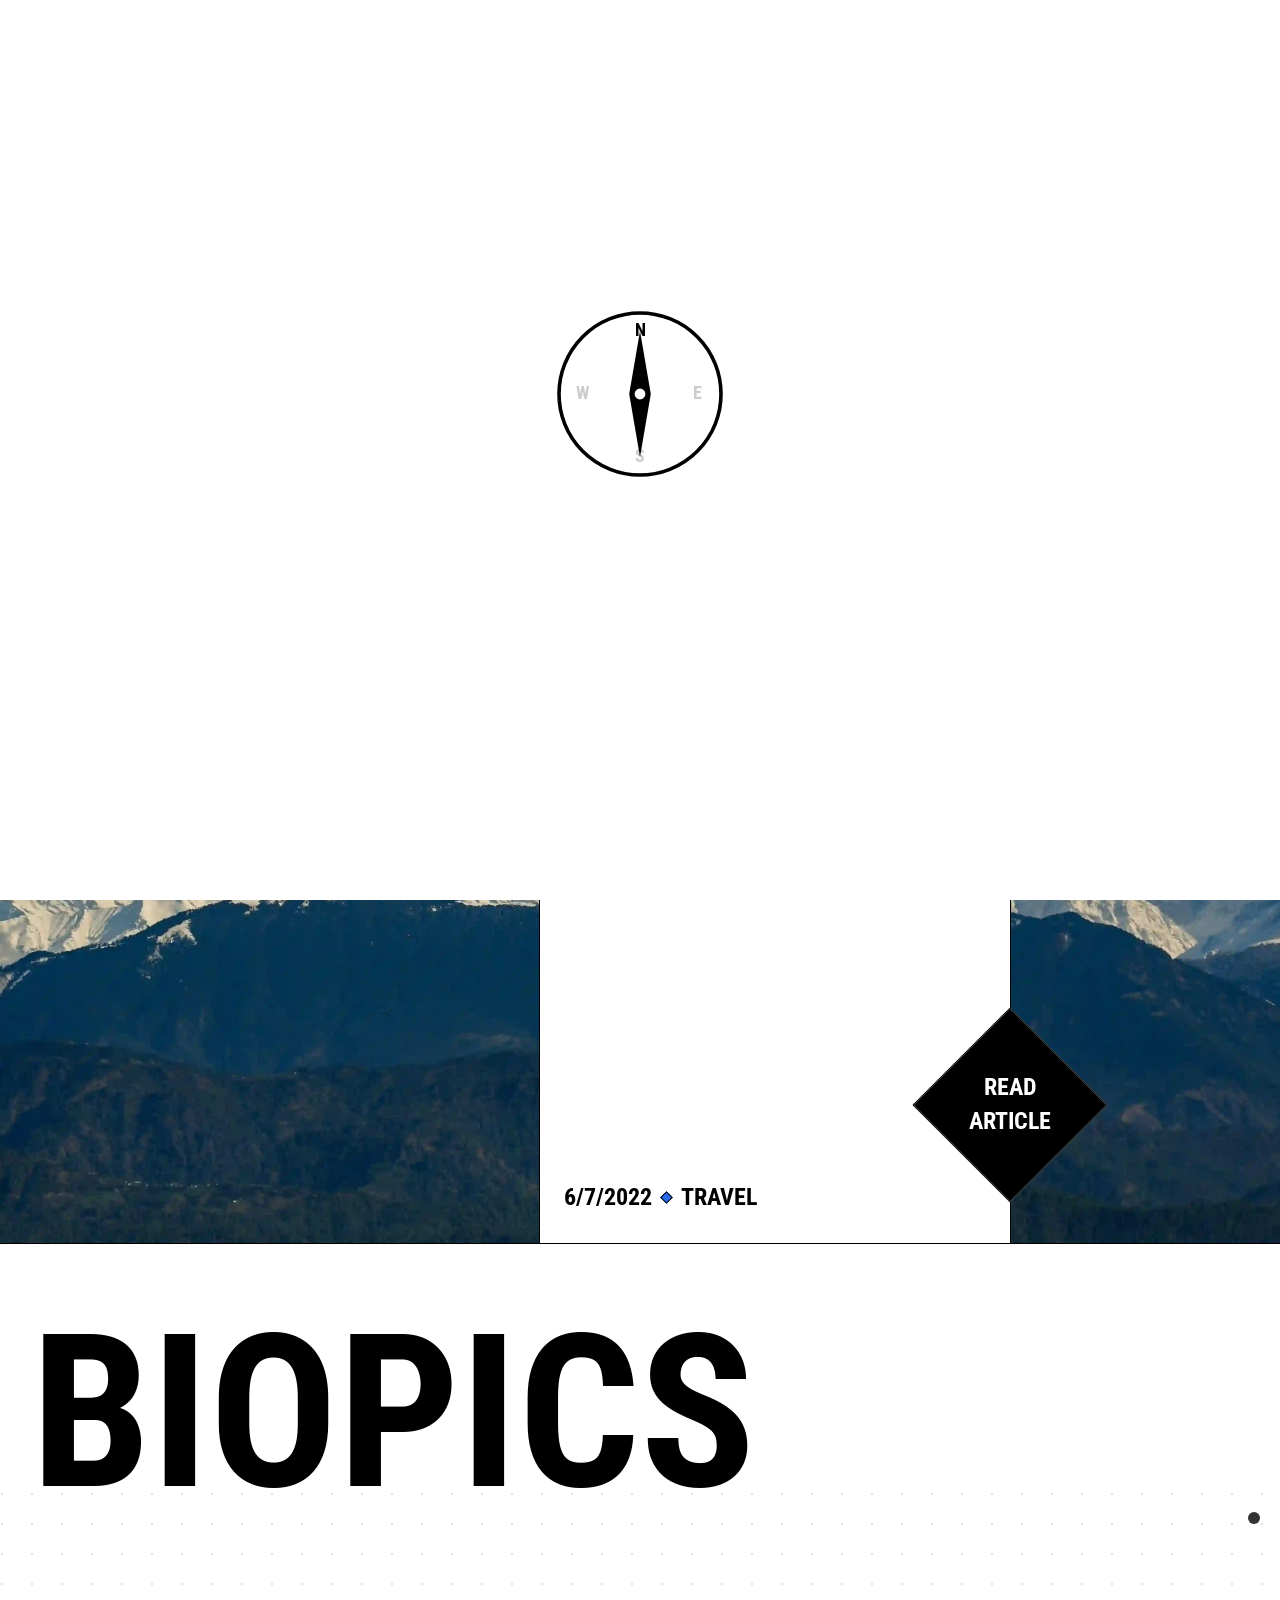
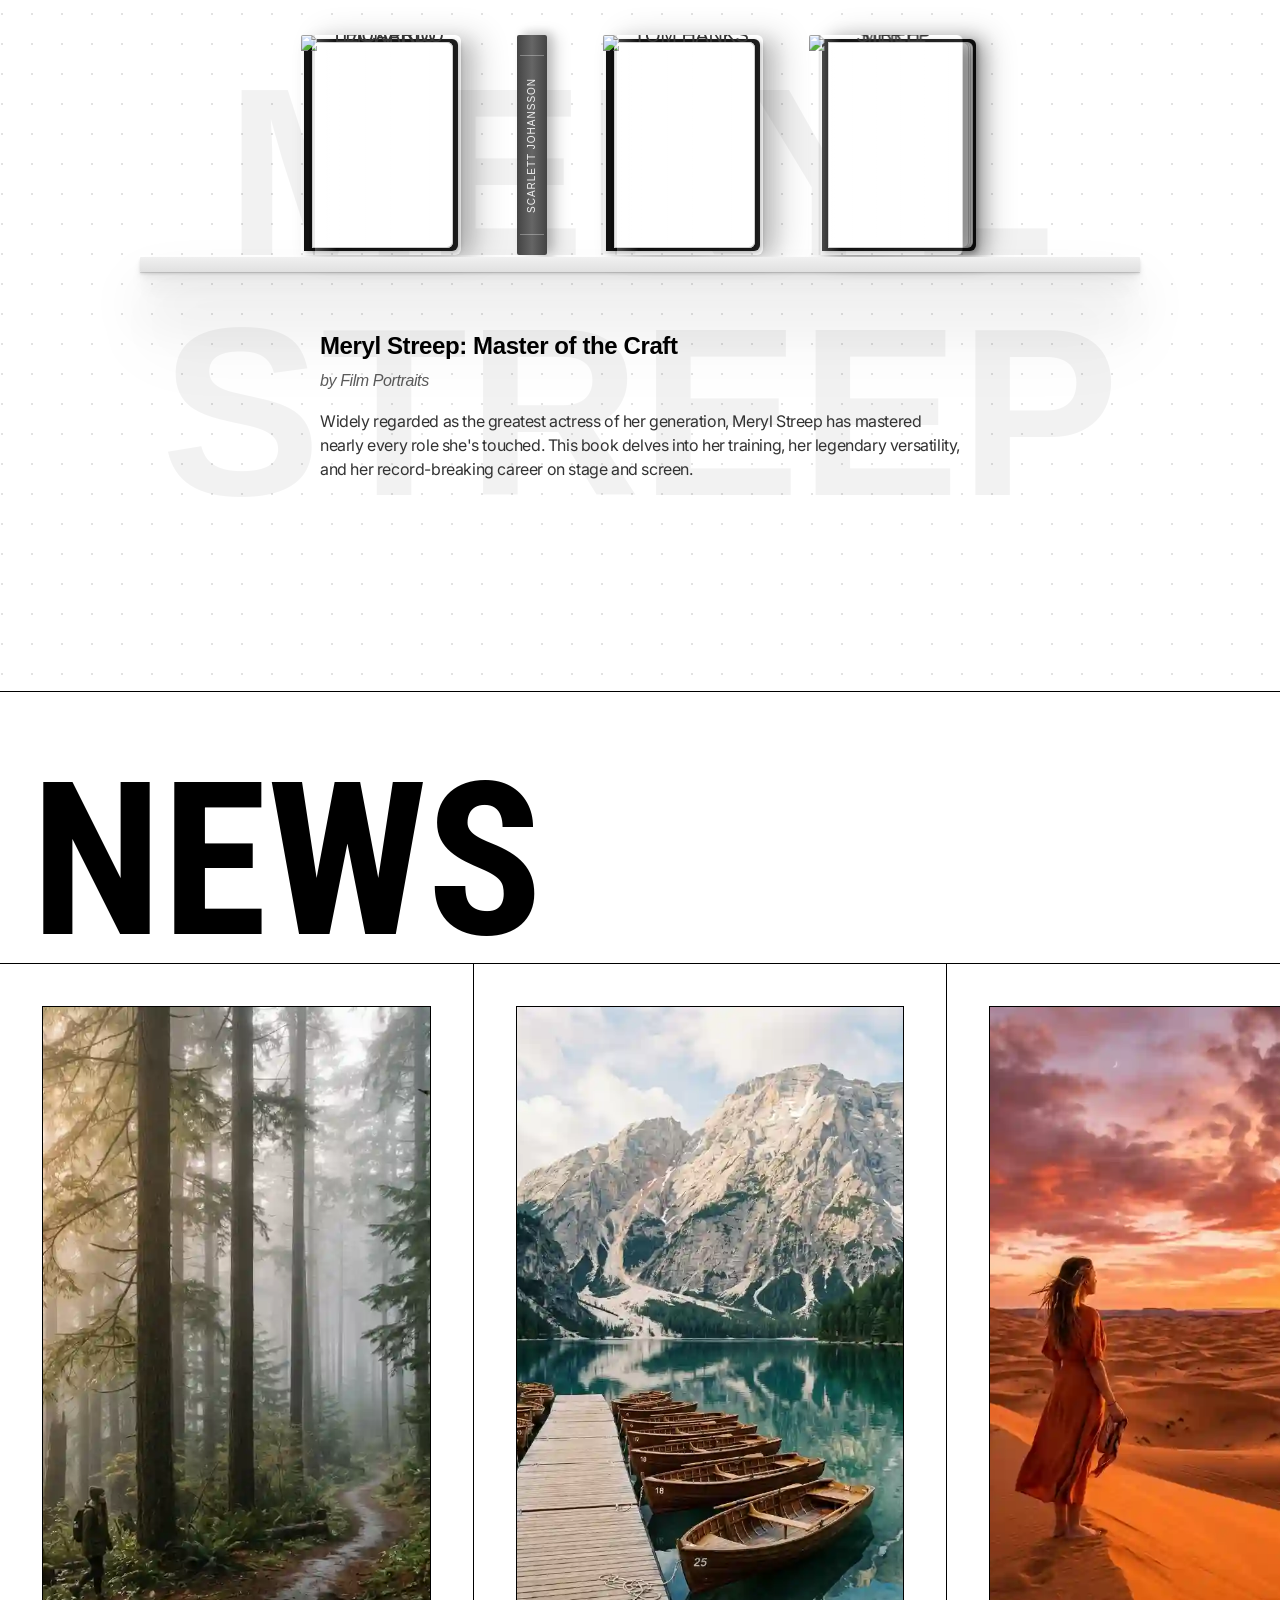
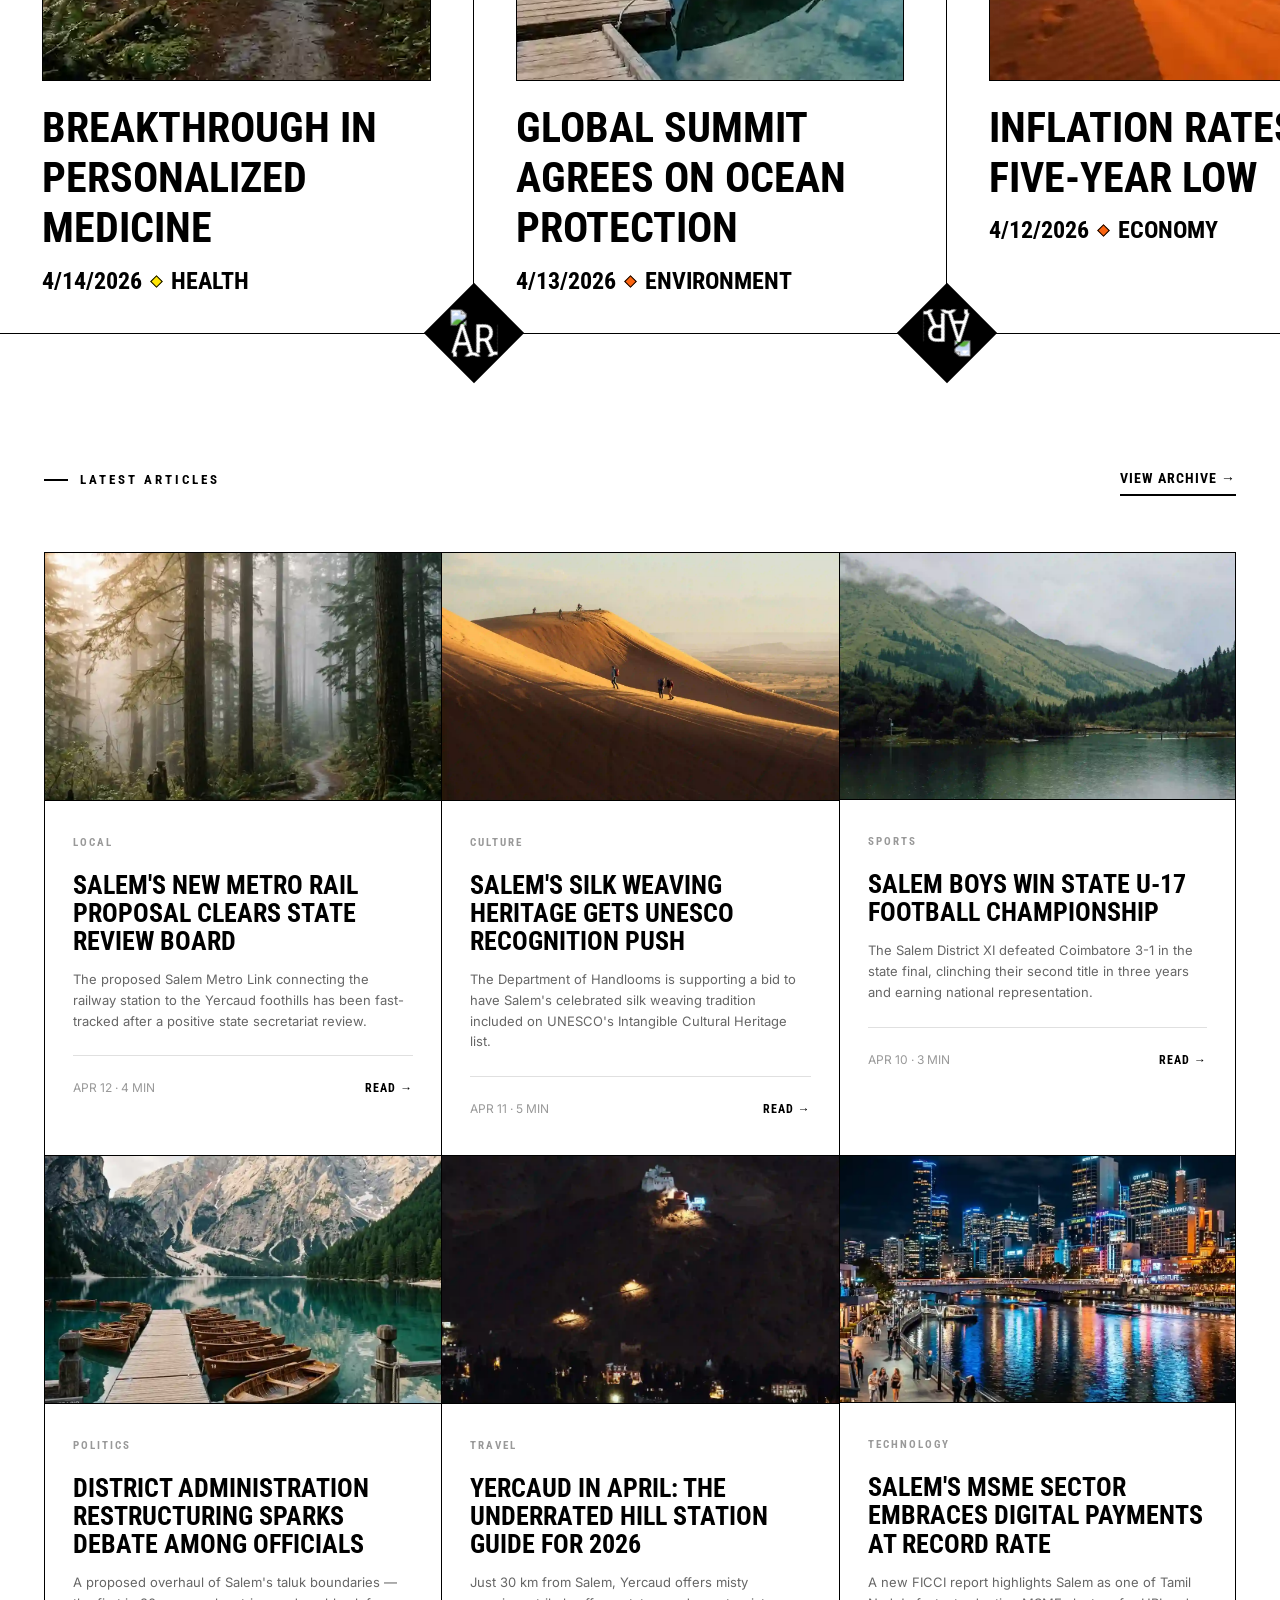
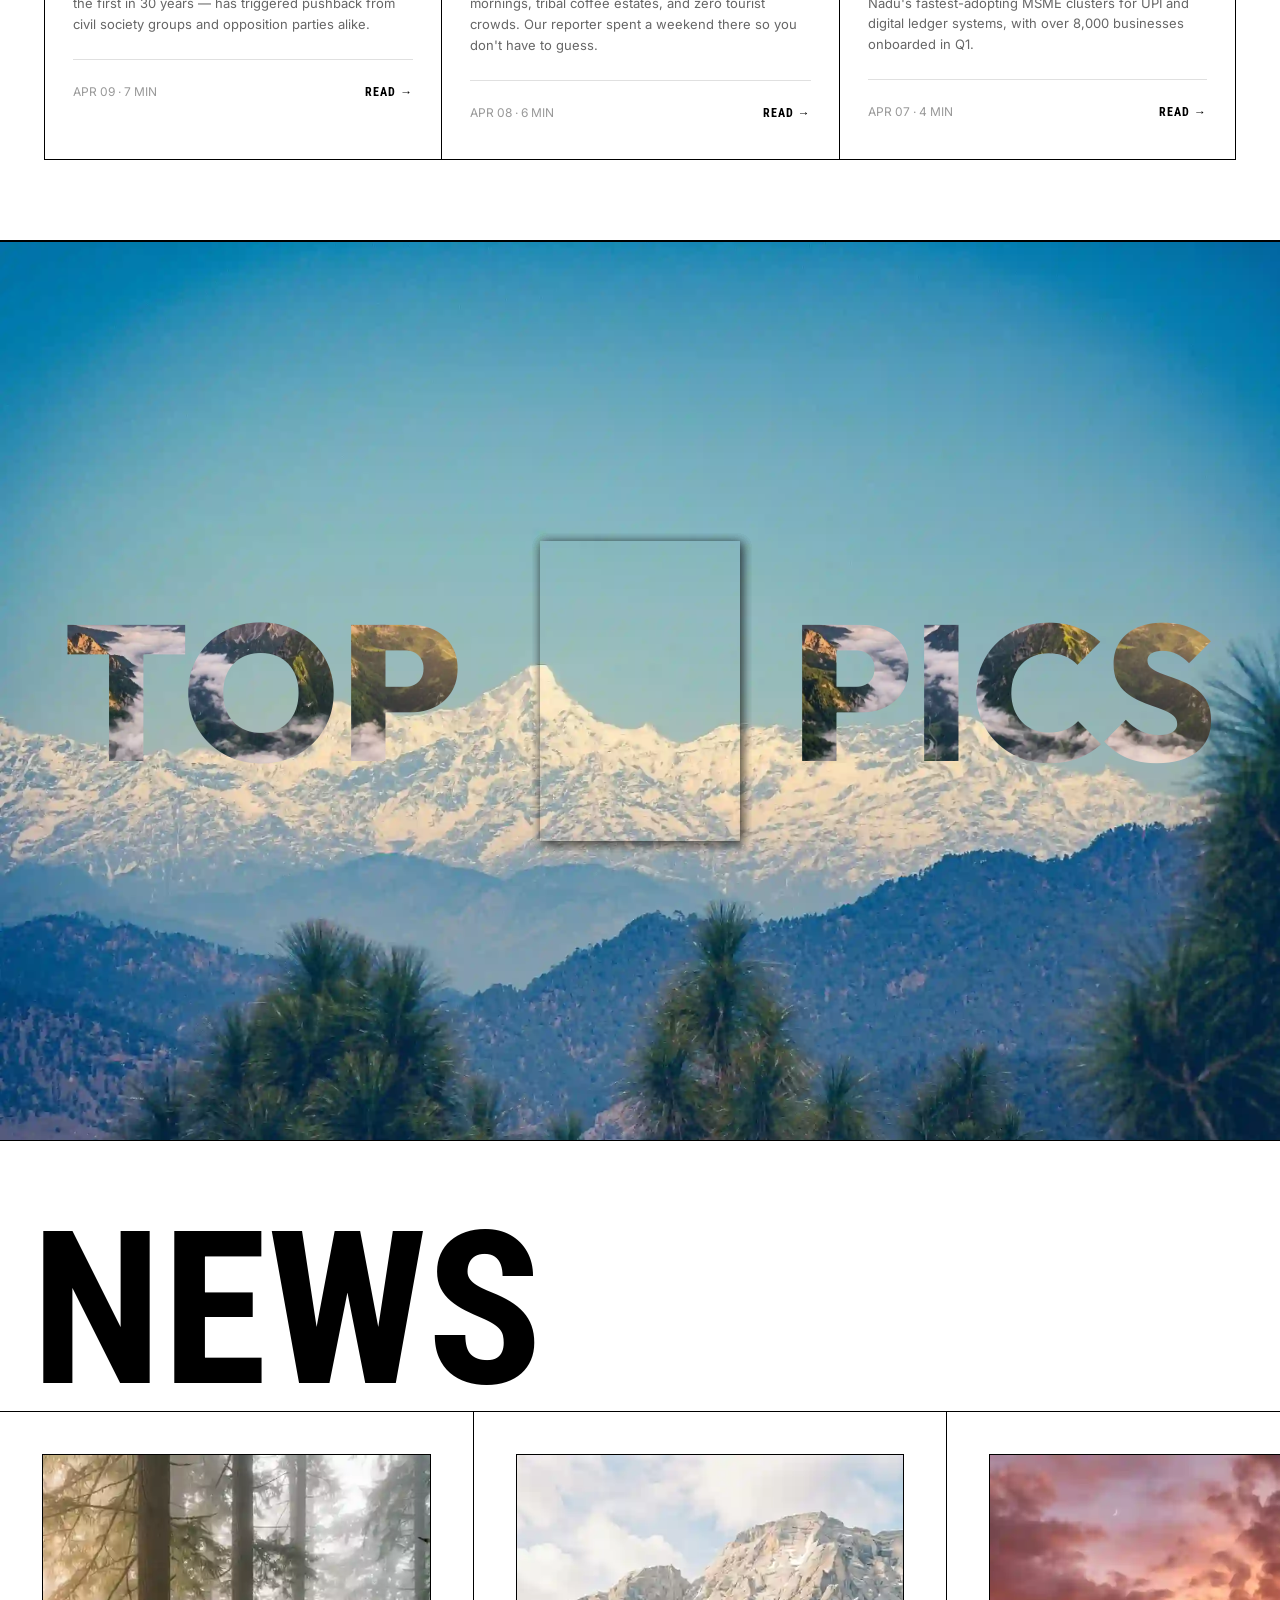
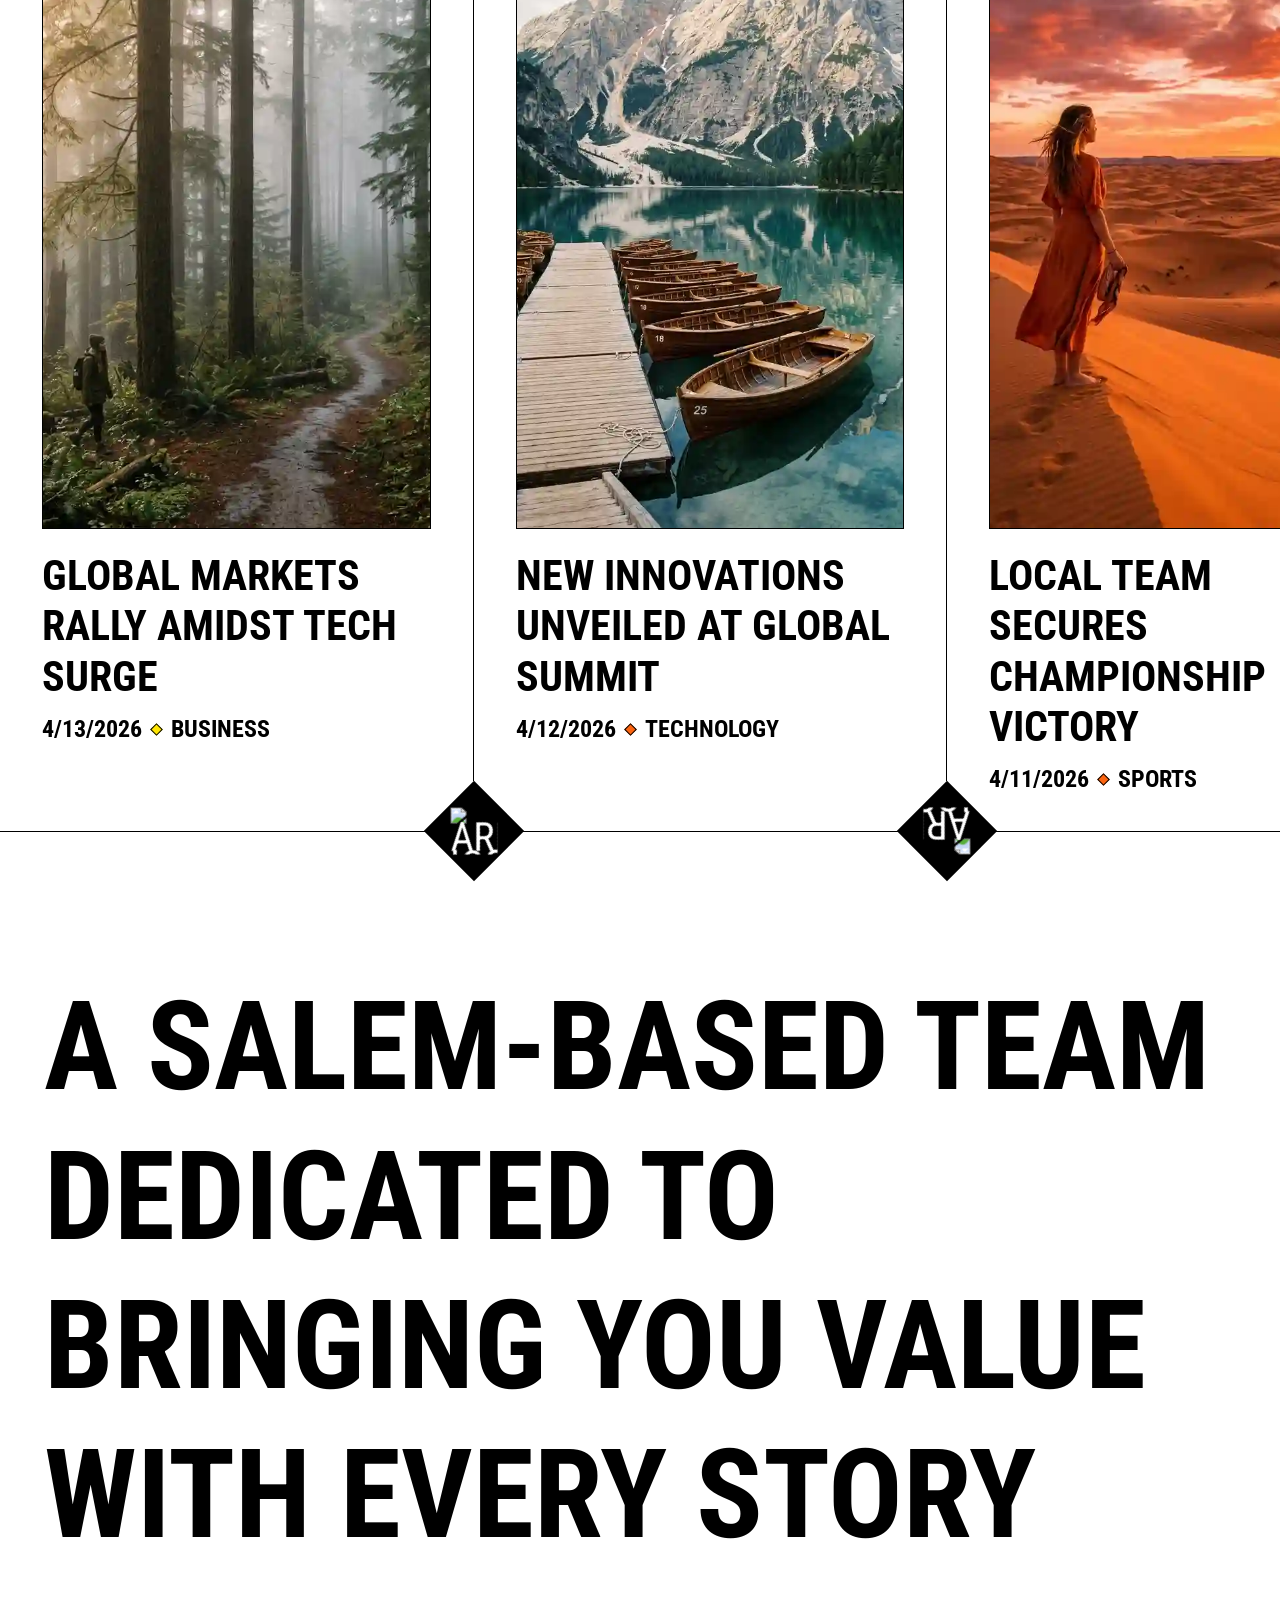
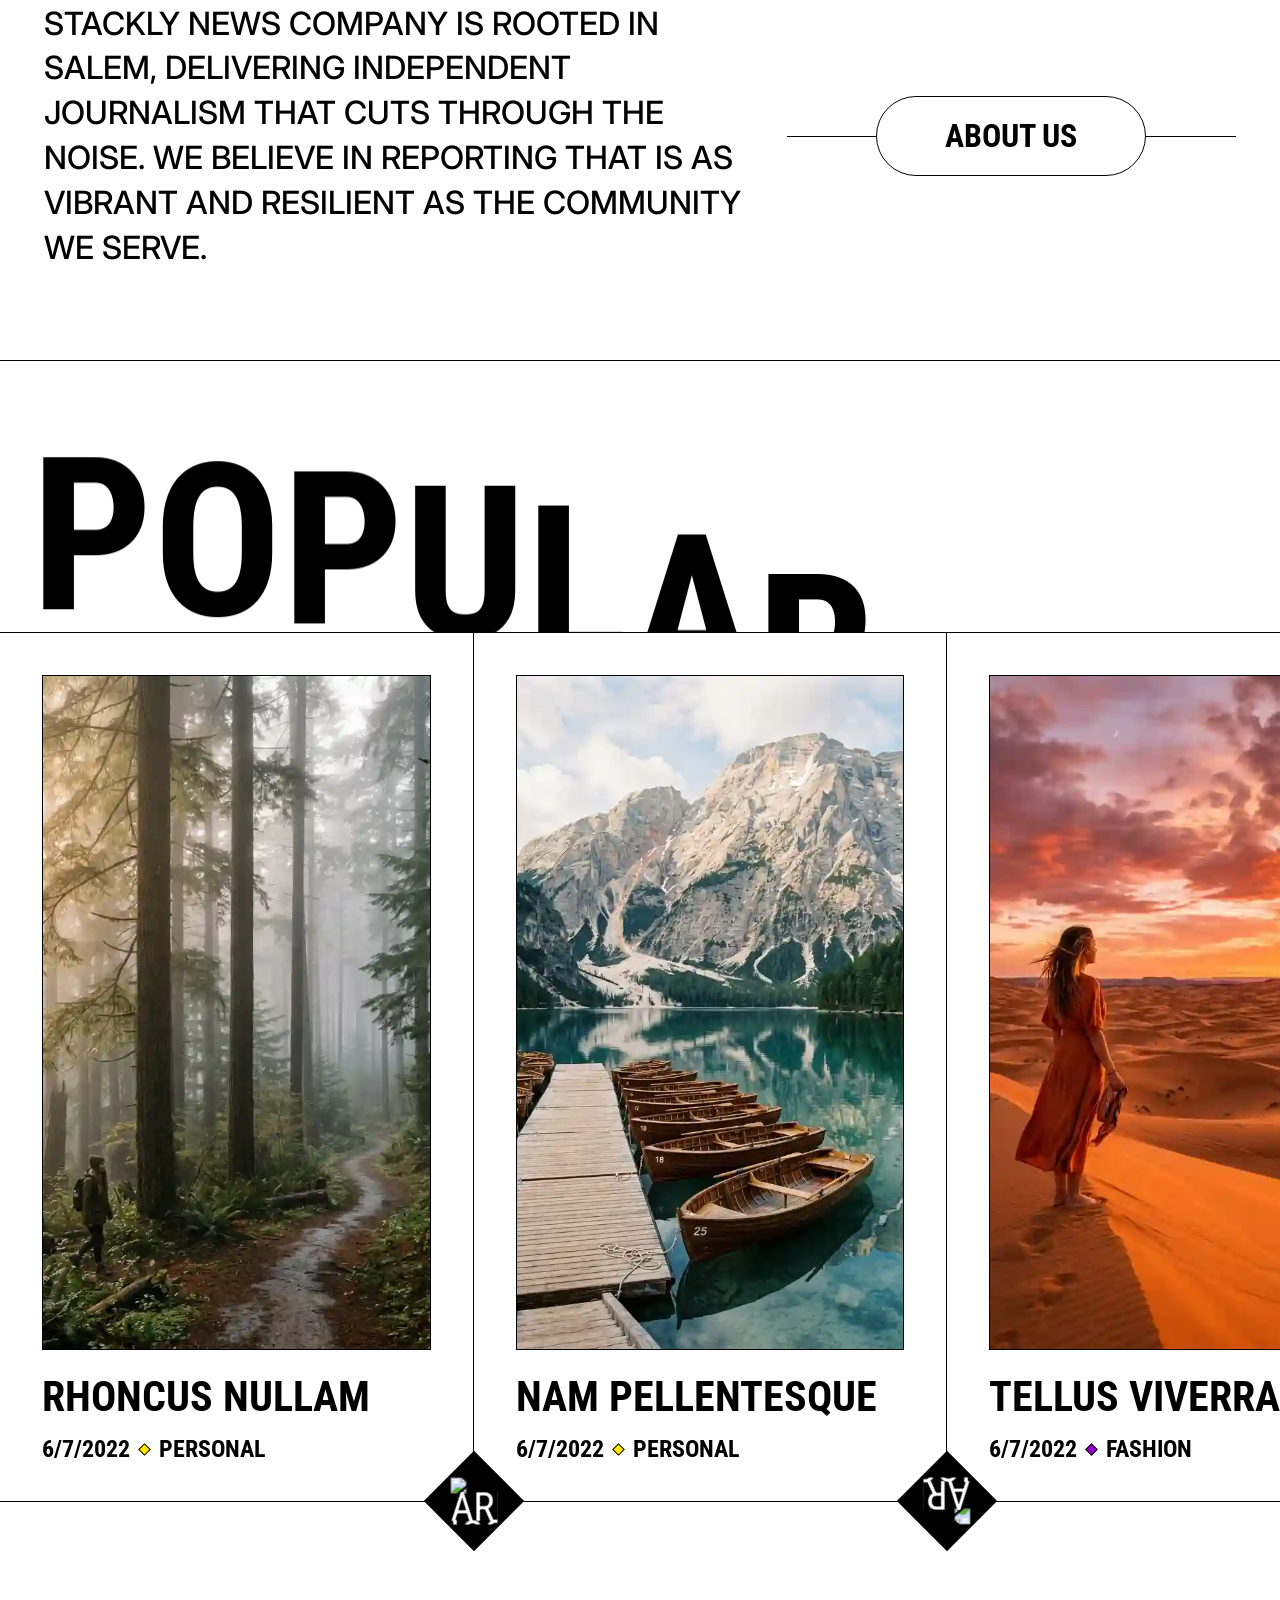
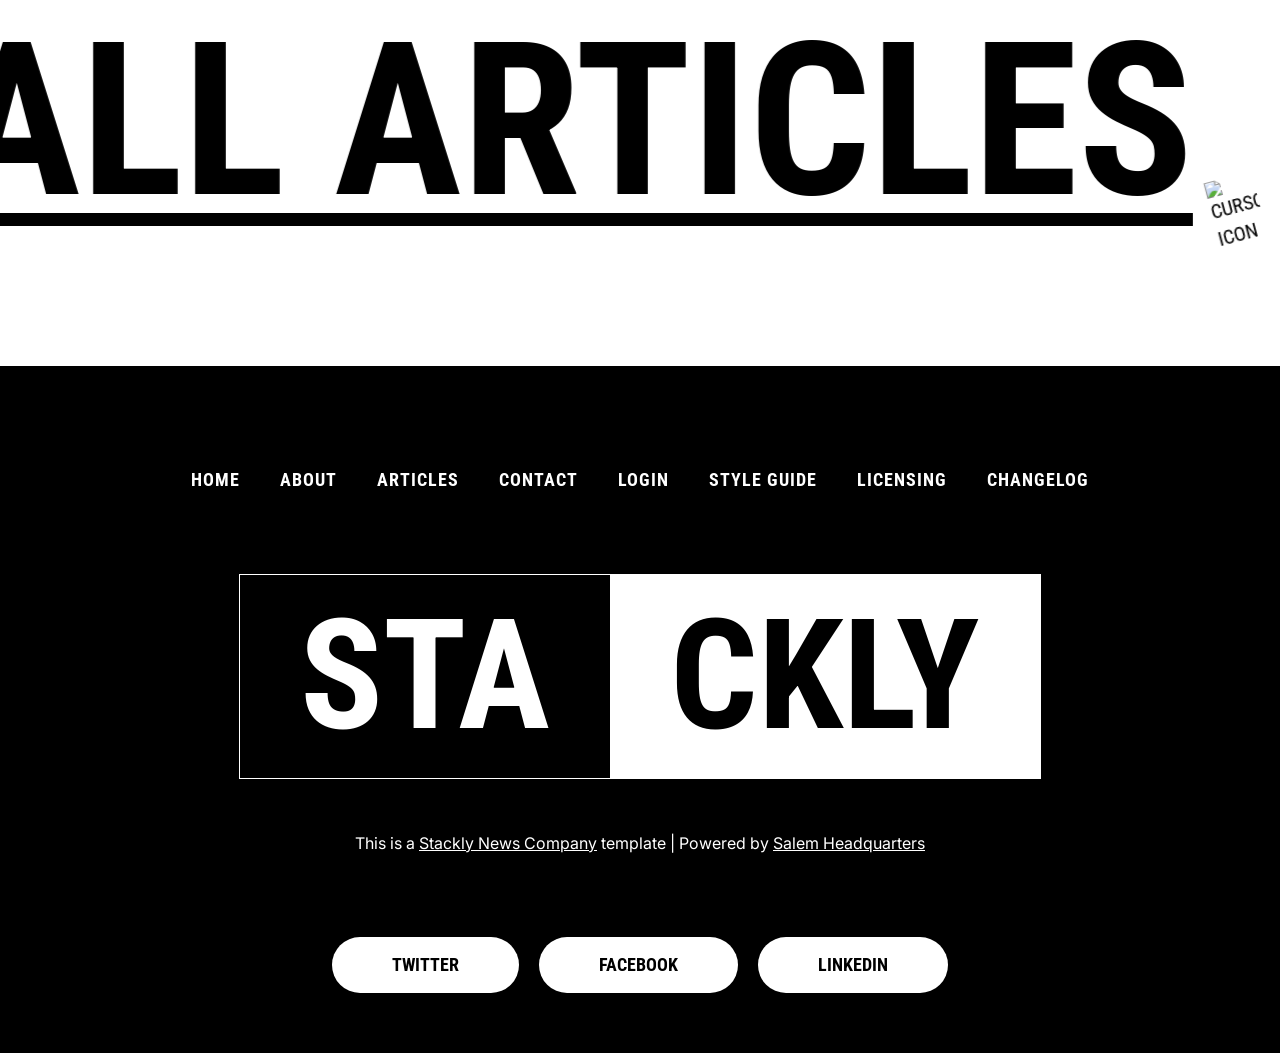
==== commit f4f28e9d: "Add files via upload" ====
--- a/index.html
+++ b/index.html
@@ -27,6 +27,9 @@
     href="https://fonts.googleapis.com/css2?family=Outfit:wght@800&display=swap"
     rel="stylesheet"
     />
+  <link href="./stars_bio.css" rel="stylesheet" type="text/css" />
+  <script src="https://cdnjs.cloudflare.com/ajax/libs/gsap/3.12.5/gsap.min.js"></script>
+  <script src="https://unpkg.com/split-type"></script>
   <style>
     /* 3D Book Gallery CSS */
     @property --page-rotate {
@@ -665,7 +668,7 @@
     <div class="wide-container">
       <div class="navbar-home-container">
         <div class="brand-home">
-          <div class="brand-home-inner">
+          <a href="index.html" class="brand-home-inner" style="text-decoration:none; cursor:pointer;">
             <div data-w-id="2c743e60-d2e6-1732-7a54-d244097b333e"
               style="-webkit-transform:translate3d(0, 140%, 0) scale3d(1, 1, 1) rotateX(0) rotateY(0) rotateZ(0) skew(0, 0);-moz-transform:translate3d(0, 140%, 0) scale3d(1, 1, 1) rotateX(0) rotateY(0) rotateZ(0) skew(0, 0);-ms-transform:translate3d(0, 140%, 0) scale3d(1, 1, 1) rotateX(0) rotateY(0) rotateZ(0) skew(0, 0);transform:translate3d(0, 140%, 0) scale3d(1, 1, 1) rotateX(0) rotateY(0) rotateZ(0) skew(0, 0)"
               class="home-logo-text">s</div>
@@ -687,7 +690,7 @@
             <div data-w-id="ca42dd0f-78e3-9242-d5a2-675ad7e868a4"
               style="-webkit-transform:translate3d(0, 140%, 0) scale3d(1, 1, 1) rotateX(0) rotateY(0) rotateZ(0) skew(0, 0);-moz-transform:translate3d(0, 140%, 0) scale3d(1, 1, 1) rotateX(0) rotateY(0) rotateZ(0) skew(0, 0);-ms-transform:translate3d(0, 140%, 0) scale3d(1, 1, 1) rotateX(0) rotateY(0) rotateZ(0) skew(0, 0);transform:translate3d(0, 140%, 0) scale3d(1, 1, 1) rotateX(0) rotateY(0) rotateZ(0) skew(0, 0)"
               class="home-logo-text">y</div>
-          </div>
+          </a>
         </div>
         <nav role="navigation" class="nav-menu w-nav-menu">
           <a href="index.html" aria-current="page" class="nav-link-text w-nav-link w--current">Home</a>
@@ -815,6 +818,149 @@
       </div>
     </div>
   </div>
+
+  <!-- ====== BIOPICS HEADING ====== -->
+  <div class="section overflow-hidden no-padding-bottom">
+    <div class="wide-container">
+      <div class="heading-2-wrapper">
+        <h2 style="transform:translate3d(0, 0, 0)" class="heading-2 _1st">B</h2>
+        <h2 style="transform:translate3d(0, 0, 0)" class="heading-2 _2nd">I</h2>
+        <h2 style="transform:translate3d(0, 0, 0)" class="heading-2 _3rd">O</h2>
+        <h2 style="transform:translate3d(0, 0, 0)" class="heading-2 _4th">P</h2>
+        <h2 style="transform:translate3d(0, 0, 0)" class="heading-2 _5th">I</h2>
+        <h2 style="transform:translate3d(0, 0, 0)" class="heading-2 _6th">C</h2>
+        <h2 style="transform:translate3d(0, 0, 0)" class="heading-2 _7th">S</h2>
+      </div>
+    </div>
+  </div>
+
+  <!-- ====== BIO PIC OF STARS SECTION ====== -->
+  <section class="stars-bio-container">
+    <div class="theme-toggle-sb" id="theme-toggle-sb"></div>
+
+    <svg style="position: absolute; width: 100%; height: 100%; z-index: 0;" width="100%" height="100%" xmlns="http://www.w3.org/2000/svg">
+      <defs>
+        <pattern id="dottedGrid" width="30" height="30" patternUnits="userSpaceOnUse">
+          <circle cx="2" cy="2" r="1" fill="rgba(0,0,0,0.15)" />
+        </pattern>
+      </defs>
+      <rect width="100%" height="100%" fill="url(#dottedGrid)" />
+    </svg>
+
+    <div class="book-title-overlay">
+      <div class="book-title-text">Meryl Streep</div>
+    </div>
+
+    <div class="shelf-container">
+      <div class="book-shadow-sb">
+        <div class="book-shadow__item-sb"></div>
+        <div class="book-shadow__item-sb side"></div>
+        <div class="book-shadow__item-sb"></div>
+        <div class="book-shadow__item-sb"></div>
+      </div>
+
+      <div class="shelf-sb"></div>
+
+      <div class="books-wrapper">
+        <div class="books__item">
+          <div class="books__container">
+            <div class="books__cover">
+              <div class="books__back-cover"></div>
+              <div class="books__inside">
+                <div class="books__page"></div>
+                <div class="books__page"></div>
+                <div class="books__page"></div>
+              </div>
+              <div class="books__image">
+                <img src="assets/images/stars/leo.png" alt="Leonardo DiCaprio">
+                <div class="books__effect"></div>
+                <div class="books__light"></div>
+              </div>
+              <div class="books__hitbox" data-book-index="0" data-book-title="Leonardo DiCaprio"></div>
+            </div>
+          </div>
+        </div>
+
+        <div class="side-book-sb" data-book-index="side" data-book-title="Scarlett Johansson">
+          <div class="side-book__title-sb">Scarlett Johansson</div>
+          <div class="side-book__decoration-sb"></div>
+          <div class="side-book__decoration-sb"></div>
+        </div>
+
+        <div class="books__item">
+          <div class="books__container">
+            <div class="books__cover">
+              <div class="books__back-cover"></div>
+              <div class="books__inside">
+                <div class="books__page"></div>
+                <div class="books__page"></div>
+                <div class="books__page"></div>
+              </div>
+              <div class="books__image">
+                <img src="assets/images/stars/tom.png" alt="Tom Hanks">
+                <div class="books__effect"></div>
+                <div class="books__light"></div>
+              </div>
+              <div class="books__hitbox" data-book-index="1" data-book-title="Tom Hanks"></div>
+            </div>
+          </div>
+        </div>
+
+        <div class="books__item" id="default-open-book-sb">
+          <div class="books__container">
+            <div class="books__cover">
+              <div class="books__back-cover"></div>
+              <div class="books__inside">
+                <div class="books__page"></div>
+                <div class="books__page"></div>
+                <div class="books__page"></div>
+              </div>
+              <div class="books__image">
+                <img src="assets/images/stars/meryl.png" alt="Meryl Streep">
+                <div class="books__effect"></div>
+                <div class="books__light"></div>
+              </div>
+              <div class="books__hitbox" data-book-index="2" data-book-title="Meryl Streep"></div>
+            </div>
+          </div>
+        </div>
+      </div>
+
+      <div class="book-descriptions-sb">
+        <div class="book-description-sb" data-book-index="0">
+          <h3>Leonardo DiCaprio: A Cinema Icon</h3>
+          <div class="author-sb">by Biography Series</div>
+          <div class="lines-animation-sb">
+            <p>From a child star to an Academy Award-winning powerhouse, Leonardo DiCaprio has defined modern cinema. This biography explores his rise to fame, his environmental activism, and his transformation into one of the most respected actors of our time.</p>
+          </div>
+        </div>
+
+        <div class="book-description-sb" data-book-index="side">
+          <h3>Scarlett Johansson</h3>
+          <div class="author-sb">Hollywood Journey</div>
+          <div class="lines-animation-sb">
+            <p>Her Journey from Child Star to Global Icon. Scarlett Johansson has navigated through diverse genres, from indie gems like 'Lost in Translation' to blockbuster roles in the Marvel Cinematic Universe, proving her immense range and star power.</p>
+          </div>
+        </div>
+
+        <div class="book-description-sb" data-book-index="1">
+          <h3>Tom Hanks: America's Actor</h3>
+          <div class="author-sb">by Hollywood Legends</div>
+          <div class="lines-animation-sb">
+            <p>Explore the life and career of Tom Hanks, the everyman hero of Hollywood. With two Oscars and countless unforgettable roles, Hanks' story is one of talent, humility, and enduring success as a global ambassador of cinema.</p>
+          </div>
+        </div>
+
+        <div class="book-description-sb active" data-book-index="2">
+          <h3>Meryl Streep: Master of the Craft</h3>
+          <div class="author-sb">by Film Portraits</div>
+          <div class="lines-animation-sb">
+            <p>Widely regarded as the greatest actress of her generation, Meryl Streep has mastered nearly every role she's touched. This book delves into her training, her legendary versatility, and her record-breaking career on stage and screen.</p>
+          </div>
+        </div>
+      </div>
+    </div>
+  </section>
  
 
   <div class="section overflow-hidden no-padding-bottom">
@@ -1645,10 +1791,12 @@
       <a href="404.html" class="footer-nav-link">CHANGELOG</a>
     </div>
 
+    <a href="index.html" style="text-decoration:none; color:inherit; display:block;">
     <div class="footer-logo-split">
       <div class="logo-part logo-black">STA</div>
       <div class="logo-part logo-white">CKLY</div>
     </div>
+    </a>
 
     <div class="footer-credits">
       This is a <a href="index.html">Stackly News Company</a> template | Powered by <a href="404.html">Salem Headquarters</a>
@@ -1660,6 +1808,154 @@
       <a href="404.html" class="social-pill">LINKEDIN</a>
     </div>
   </footer>
+  <!-- Stars Biography Interactivity Script -->
+  <script>
+    document.addEventListener("DOMContentLoaded", function () {
+      // Theme toggle functionality for Stars Bio Section
+      const themeToggle = document.getElementById("theme-toggle-sb");
+      const container = document.querySelector(".stars-bio-container");
+
+      if (themeToggle && container) {
+        themeToggle.addEventListener("click", () => {
+          container.classList.toggle("dark-mode-stars");
+        });
+      }
+
+      const overlay = document.querySelector(".stars-bio-container .book-title-overlay");
+      const overlayText = document.querySelector(".stars-bio-container .book-title-text");
+
+      let activeBookIndex = 2; 
+      let activeBookTimeline = null;
+
+      const books = document.querySelectorAll(".stars-bio-container .books__item");
+      const bookTimelines = [];
+
+      books.forEach((book, index) => {
+        const hitbox = book.querySelector(".books__hitbox");
+        const bookImage = book.querySelector(".books__image");
+        const bookEffect = book.querySelector(".books__effect");
+        const pages = book.querySelectorAll(".books__page");
+        const bookLight = book.querySelector(".books__light");
+        const bookTitle = hitbox.getAttribute("data-book-title");
+        const bookIndex = hitbox.getAttribute("data-book-index");
+
+        let shadowIndex = index;
+        if (index >= 1) shadowIndex += 1; 
+        const bookShadows = document.querySelectorAll(".stars-bio-container .book-shadow__item-sb");
+        const bookShadow = bookShadows[shadowIndex];
+
+        gsap.set(bookImage, { boxShadow: "var(--sb-book-shadow) 10px 5px 20px, var(--sb-book-shadow) 20px 0px 30px" });
+        gsap.set(bookLight, { opacity: 0.1 });
+        gsap.set(pages, { x: 0 });
+
+        const hoverIn = gsap.timeline({ paused: true, defaults: { duration: 0.7, ease: "power2.out" } });
+        hoverIn.to(bookImage, { x: -10, scaleX: 0.96, boxShadow: "var(--sb-book-shadow-strong) 20px 5px 20px, var(--sb-book-shadow) 30px 0px 30px" }, 0);
+        if (bookShadow) hoverIn.to(bookShadow, { width: 130, opacity: 0.8 }, 0);
+        hoverIn.to(bookEffect, { marginLeft: 10 }, 0);
+        hoverIn.to(bookLight, { opacity: 0.2 }, 0);
+
+        if (pages.length) {
+          hoverIn.to(pages[0], { x: "2px", ease: "power1.inOut" }, 0);
+          hoverIn.to(pages[1], { x: "0px", ease: "power1.inOut" }, 0);
+          hoverIn.to(pages[2], { x: "-2px", ease: "power1.inOut" }, 0);
+        }
+
+        bookTimelines[index] = hoverIn;
+
+        hitbox.addEventListener("mouseenter", () => {
+          if (activeBookIndex !== null && activeBookIndex !== index && activeBookTimeline) {
+            activeBookTimeline.reverse();
+          }
+          activeBookIndex = index;
+          activeBookTimeline = hoverIn;
+          hoverIn.play();
+          if (overlayText) overlayText.textContent = bookTitle;
+          updateDescription(bookIndex);
+        });
+      });
+
+      // Side book animation
+      const sideBook = document.querySelector(".stars-bio-container .side-book-sb");
+      const sideBookShadow = document.querySelector(".stars-bio-container .book-shadow__item-sb.side");
+
+      if (sideBook) {
+        const sideBookTitle = sideBook.getAttribute("data-book-title");
+        const sideHoverIn = gsap.timeline({ paused: true, defaults: { duration: 0.5, ease: "power2.out" } });
+        sideHoverIn.to(sideBook, { y: -5, boxShadow: "var(--sb-book-shadow) 8px -5px 15px, var(--sb-book-shadow) 15px 0px 20px" }, 0);
+        if (sideBookShadow) sideHoverIn.to(sideBookShadow, { width: 35, opacity: 0.8 }, 0);
+
+        sideBook.addEventListener("mouseenter", () => {
+          if (activeBookIndex !== null && activeBookTimeline) { activeBookTimeline.reverse(); }
+          activeBookIndex = "side";
+          activeBookTimeline = sideHoverIn;
+          sideHoverIn.play();
+          if (overlayText) overlayText.textContent = sideBookTitle;
+          updateDescription("side");
+        });
+      }
+
+      // Default book initialization
+      if (bookTimelines[2]) {
+        activeBookIndex = 2;
+        activeBookTimeline = bookTimelines[2];
+        bookTimelines[2].play();
+        if (overlayText) overlayText.textContent = "Meryl Streep";
+      }
+
+      const shelfArea = document.querySelector(".stars-bio-container .shelf-container");
+      if (shelfArea) {
+        shelfArea.addEventListener("mouseleave", () => {
+          if (activeBookIndex !== 2 && activeBookTimeline) { activeBookTimeline.reverse(); }
+          activeBookIndex = 2;
+          activeBookTimeline = bookTimelines[2];
+          if (bookTimelines[2]) bookTimelines[2].play();
+          if (overlayText) overlayText.textContent = "Meryl Streep";
+          updateDescription("2");
+        });
+      }
+
+      const descriptions = document.querySelectorAll(".stars-bio-container .book-description-sb");
+      descriptions.forEach((desc) => {
+        const bookIndex = desc.getAttribute("data-book-index");
+        const titleElement = desc.querySelector("h3");
+        const authorElement = desc.querySelector(".author-sb");
+        const textElement = desc.querySelector(".lines-animation-sb p");
+
+        if (window.SplitType) {
+          if (titleElement) new SplitType(titleElement, { types: "lines", lineClass: "sb-line" });
+          if (authorElement) new SplitType(authorElement, { types: "lines", lineClass: "sb-line" });
+          if (textElement) new SplitType(textElement, { types: "lines", lineClass: "sb-line" });
+          
+          desc.querySelectorAll(".sb-line").forEach((line) => {
+            const content = line.innerHTML;
+            line.innerHTML = `<span class="line-inner">${content}</span>`;
+          });
+        }
+
+        if (bookIndex !== "2") {
+          gsap.set(desc.querySelectorAll(".line-inner"), { yPercent: 100, opacity: 0 });
+        } else {
+          gsap.set(desc.querySelectorAll(".line-inner"), { yPercent: 0, opacity: 1 });
+        }
+      });
+
+      function updateDescription(bookIndex) {
+        descriptions.forEach((desc) => {
+          const descIndex = desc.getAttribute("data-book-index");
+          if (descIndex !== bookIndex && desc.classList.contains("active")) {
+            desc.classList.remove("active");
+            gsap.to(desc.querySelectorAll(".line-inner"), { yPercent: 100, opacity: 0, duration: 0.4, ease: "power1.in", stagger: 0.03 });
+          }
+        });
+
+        const activeDescription = document.querySelector(`.stars-bio-container .book-description-sb[data-book-index="${bookIndex}"]`);
+        if (activeDescription) {
+          activeDescription.classList.add("active");
+          gsap.fromTo(activeDescription.querySelectorAll(".line-inner"), { yPercent: 100, opacity: 0 }, { yPercent: 0, opacity: 1, duration: 0.7, stagger: 0.08, ease: "power1.out" });
+        }
+      }
+    });
+  </script>
   <script src="./jquery.js" type="text/javascript"></script>
   <script src="./script.js" type="text/javascript"></script>
   <script>
--- a/stars_bio.css
+++ b/stars_bio.css
@@ -0,0 +1,581 @@
+/* Stars Bio Section Styles */
+:root {
+  --sb-bg-color: #ffffff;
+  --sb-text-color: #333333;
+  --sb-title-color: #000000;
+  --sb-overlay-text-color: rgba(0, 0, 0, 0.05);
+  --sb-shelf-bg: linear-gradient(to bottom, #f0f0f0, #e0e0e0);
+  --sb-shelf-edge-top: rgba(255, 255, 255, 0.01);
+  --sb-shelf-edge-bottom: rgba(0, 0, 0, 0.1);
+  --sb-book-back-cover: #111111;
+  --sb-book-page: #ffffff;
+  --sb-book-page-border: rgba(0, 0, 0, 0.2);
+  --sb-book-shadow: rgba(0, 0, 0, 0.15);
+  --sb-book-shadow-strong: rgba(0, 0, 0, 0.35);
+  --sb-side-book-bg: linear-gradient(to right, #444 0%, #666 50%, #444 100%);
+  --sb-side-book-text: #f0f0f0;
+  --sb-side-book-decoration: rgba(255, 255, 255, 0.3);
+  --sb-toggle-dot: #333333;
+}
+
+.dark-mode-stars {
+  --sb-bg-color: #121212;
+  --sb-text-color: #e0e0e0;
+  --sb-title-color: #ffffff;
+  --sb-overlay-text-color: rgba(255, 255, 255, 0.05);
+  --sb-shelf-bg: linear-gradient(to bottom, #2a2a2a, #1a1a1a);
+  --sb-shelf-edge-top: rgba(255, 255, 255, 0.03); 
+  --sb-shelf-edge-bottom: rgba(0, 0, 0, 0.3);
+  --sb-book-back-cover: #ffffff; 
+  --sb-book-page: #ffffff; 
+  --sb-book-page-border: rgba(0, 0, 0, 0.2);
+  --sb-book-shadow: rgba(0, 0, 0, 0.3);
+  --sb-book-shadow-strong: rgba(0, 0, 0, 0.5);
+  --sb-side-book-bg: linear-gradient(to right, #222 0%, #444 50%, #222 100%);
+  --sb-side-book-text: #ffffff;
+  --sb-side-book-decoration: rgba(255, 255, 255, 0.2);
+  --sb-toggle-dot: #ffffff;
+}
+
+@font-face {
+  font-family: "Cabinet Grotesk";
+  font-style: normal;
+  font-weight: 800;
+  src: local("Cabinet Grotesk"),
+    url("https://fonts.cdnfonts.com/s/85514/CabinetGrotesk-Extrabold.woff")
+      format("woff");
+}
+
+@font-face {
+  font-family: "Cabinet Grotesk";
+  font-style: normal;
+  font-weight: 400;
+  src: local("Cabinet Grotesk"),
+    url("https://fonts.cdnfonts.com/s/85514/CabinetGrotesk-Medium.woff")
+      format("woff");
+}
+
+.stars-bio-container {
+  position: relative;
+  background-color: var(--sb-bg-color);
+  margin: 0;
+  padding: 0;
+  height: 800px;
+  display: flex;
+  justify-content: center;
+  align-items: center;
+  overflow: hidden;
+  font-family: "Cabinet Grotesk", sans-serif;
+  letter-spacing: -0.02em;
+  color: var(--sb-text-color);
+  transition: background-color 0.5s ease, color 0.5s ease;
+  border-bottom: 1px solid #000;
+}
+
+/* Theme toggle dot */
+.theme-toggle-sb {
+  position: absolute;
+  top: 20px;
+  right: 20px;
+  width: 12px;
+  height: 12px;
+  border-radius: 50%;
+  background-color: var(--sb-toggle-dot);
+  cursor: pointer;
+  z-index: 100;
+  transition: background-color 0.3s ease;
+}
+
+/* Big centered text that appears on hover */
+.book-title-overlay {
+  position: absolute;
+  top: 0;
+  left: 0;
+  width: 100%;
+  height: 100%;
+  display: flex;
+  justify-content: center;
+  align-items: center;
+  z-index: 1;
+  opacity: 1;
+  transition: opacity 0.3s ease;
+  pointer-events: none;
+}
+
+.book-title-text {
+  font-family: "Cabinet Grotesk", sans-serif;
+  font-weight: 800;
+  font-size: 15rem;
+  color: var(--sb-overlay-text-color);
+  text-transform: uppercase;
+  text-align: center;
+  line-height: 1;
+  max-width: 90vw;
+  transition: color 0.5s ease;
+}
+
+.shelf-container {
+  position: relative;
+  width: 100%;
+  height: 500px;
+  margin: 0 auto;
+  display: flex;
+  justify-content: center;
+  z-index: 2;
+}
+
+.shelf-sb {
+  display: block;
+  position: absolute;
+  bottom: 270px;
+  width: 100%;
+  max-width: 1000px;
+  height: 15px;
+  background: var(--sb-shelf-bg);
+  border-radius: 1px;
+  z-index: 20;
+  box-shadow:
+    0px -1px 1px rgba(255, 255, 255, 0.15),
+    0px 2px 3px rgba(0, 0, 0, 0.12),
+    0px 5px 10px rgba(0, 0, 0, 0.08),
+    0px 15px 20px rgba(0, 0, 0, 0.06),
+    0px 25px 30px rgba(0, 0, 0, 0.04),
+    0px 40px 60px rgba(0, 0, 0, 0.2),
+    0px 60px 80px rgba(0, 0, 0, 0.12);
+  transition: background 0.5s ease, box-shadow 0.5s ease;
+}
+
+.shelf-sb:after {
+  content: "";
+  position: absolute;
+  bottom: -1px;
+  left: 0;
+  width: 100%;
+  height: 1px;
+  background-color: var(--sb-shelf-edge-bottom);
+  transition: background-color 0.5s ease;
+}
+
+.shelf-sb:before {
+  content: "";
+  position: absolute;
+  top: -2px;
+  left: 0;
+  width: 100%;
+  height: 2px;
+  background-color: var(--sb-shelf-edge-top);
+  transition: background-color 0.5s ease;
+}
+
+.books-wrapper {
+  position: absolute;
+  bottom: 287px;
+  left: 50%;
+  transform: translateX(-50%);
+  display: flex;
+  justify-content: center;
+  align-items: flex-end;
+  gap: 3.5rem;
+  z-index: 10;
+}
+
+.books__item {
+  text-align: center;
+  cursor: default;
+  height: 220px;
+}
+
+.books__container {
+  position: relative;
+  width: 160px;
+  margin: 0 auto;
+  height: 100%;
+}
+
+.books__cover {
+  position: relative;
+  will-change: transform;
+  height: 100%;
+}
+
+.books__hitbox {
+  position: absolute;
+  width: 100%;
+  height: 100%;
+  top: 0;
+  left: 0;
+  z-index: 10;
+  cursor: pointer;
+}
+
+.books__back-cover {
+  position: absolute;
+  width: 96%;
+  height: 96%;
+  top: 2%;
+  left: 2%;
+  background: var(--sb-book-back-cover);
+  border-radius: 0 6px 6px 0;
+  box-shadow: 2px 2px 5px rgba(0, 0, 0, 0.25);
+  z-index: -10;
+  transition: background 0.5s ease;
+}
+
+.books__inside {
+  position: absolute;
+  width: 90%;
+  height: 94%;
+  top: 3%;
+  left: 5%;
+  z-index: 0;
+}
+
+.books__page {
+  position: absolute;
+  top: 0;
+  right: 0;
+  width: 98%;
+  height: 100%;
+  background: var(--sb-book-page);
+  border: 1px solid var(--sb-book-page-border);
+  border-radius: 0 6px 6px 0;
+  box-shadow: 0 1px 3px rgba(0, 0, 0, 0.15);
+  transform-origin: right center;
+  z-index: -5;
+  transition: background 0.5s ease, border-color 0.5s ease;
+}
+
+.books__image {
+  line-height: 0;
+  position: relative;
+  border-radius: 2px 6px 6px 2px;
+  height: 100%;
+  box-shadow: var(--sb-book-shadow) 10px -5px 20px,
+    var(--sb-book-shadow) 20px 0px 30px;
+  transform-origin: left center;
+  cursor: pointer;
+  will-change: transform, box-shadow;
+  z-index: 10;
+  transition: box-shadow 0.5s ease;
+}
+
+.books__image img {
+  width: 100%;
+  height: 100%;
+  object-fit: cover;
+  border-radius: 2px 6px 6px 2px;
+}
+
+.books__effect {
+  position: absolute;
+  width: 24px;
+  height: 100%;
+  margin-left: 12px;
+  top: 0;
+  border-left: 2px solid rgba(0, 0, 0, 0.08);
+  background-image: linear-gradient(
+    90deg,
+    rgba(255, 255, 255, 0.25) 0%,
+    rgba(255, 255, 255, 0) 100%
+  );
+  transform-origin: left center;
+  z-index: 5;
+  pointer-events: none;
+  will-change: margin-left;
+}
+
+.books__light {
+  width: 100%;
+  height: 100%;
+  position: absolute;
+  border-radius: 2px 6px 6px 2px;
+  background-image: linear-gradient(
+    90deg,
+    rgba(255, 255, 255, 0) 0%,
+    rgba(255, 255, 255, 0.5) 100%
+  );
+  top: 0;
+  left: 0;
+  right: 0;
+  bottom: 0;
+  opacity: 0.15;
+  transform-origin: left center;
+  z-index: 4;
+  pointer-events: none;
+  mix-blend-mode: overlay;
+  will-change: opacity;
+}
+
+.side-book-sb {
+  height: 220px;
+  width: 30px;
+  position: relative;
+  cursor: pointer;
+  background: var(--sb-side-book-bg);
+  border-radius: 2px;
+  box-shadow: var(--sb-book-shadow) 5px -3px 10px, var(--sb-book-shadow) 10px 0px 15px;
+  transform-origin: bottom center;
+  will-change: transform, box-shadow;
+  transition: background 0.5s ease, box-shadow 0.5s ease;
+}
+
+.side-book__title-sb {
+  position: absolute;
+  top: 0;
+  left: 0;
+  width: 100%;
+  height: 100%;
+  display: flex;
+  justify-content: center;
+  align-items: center;
+  writing-mode: vertical-rl;
+  text-orientation: mixed;
+  transform: rotate(180deg);
+  color: var(--sb-side-book-text);
+  font-size: 10px;
+  padding: 5px 0;
+  text-align: center;
+  text-transform: uppercase;
+  letter-spacing: 1px;
+  transition: color 0.5s ease;
+}
+
+.side-book__decoration-sb {
+  position: absolute;
+  top: 20px;
+  left: 50%;
+  transform: translateX(-50%);
+  width: 80%;
+  height: 1px;
+  background-color: var(--sb-side-book-decoration);
+  transition: background-color 0.5s ease;
+}
+
+.side-book__decoration-sb:nth-child(2) {
+  top: auto;
+  bottom: 20px;
+}
+
+.book-shadow-sb {
+  position: absolute;
+  bottom: 285px;
+  left: 50%;
+  transform: translateX(-50%);
+  display: flex;
+  justify-content: center;
+  align-items: flex-end;
+  gap: 3.5rem;
+  z-index: 15;
+}
+
+.book-shadow__item-sb {
+  width: 120px;
+  height: 2px;
+  background: radial-gradient(
+    ellipse at center,
+    var(--sb-book-shadow) 0%,
+    rgba(0, 0, 0, 0) 70%
+  );
+  border-radius: 50%;
+  will-change: width, opacity;
+  transition: background 0.5s ease;
+}
+
+.book-shadow__item-sb.side {
+  width: 25px;
+}
+
+.book-descriptions-sb {
+  position: absolute;
+  bottom: 30px;
+  left: 50%;
+  transform: translateX(-50%);
+  width: 100%;
+  max-width: 640px;
+  z-index: 5;
+  height: 200px;
+}
+
+.book-description-sb {
+  position: absolute;
+  top: 0;
+  left: 0;
+  width: 100%;
+  opacity: 0;
+  visibility: hidden;
+  font-family: "Cabinet Grotesk", sans-serif;
+  font-weight: 400;
+  font-size: 1rem;
+  line-height: 1.5;
+  color: var(--sb-text-color);
+  transition: opacity 0.3s ease, visibility 0.3s ease, color 0.5s ease;
+  text-transform: none; /* Override parent text-transform */
+}
+
+.book-description-sb.active {
+  opacity: 1;
+  visibility: visible;
+}
+
+.book-description-sb h3 {
+  font-weight: 800;
+  font-size: 1.5rem;
+  margin-bottom: 0.5rem;
+  color: var(--sb-title-color);
+  transition: color 0.5s ease;
+}
+
+.book-description-sb .author-sb {
+  font-style: italic;
+  opacity: 0.8;
+  margin-bottom: 1rem;
+  text-transform: none;
+}
+
+.book-description-sb p {
+  margin-bottom: 0.75rem;
+}
+
+.lines-animation-sb {
+  overflow: hidden;
+}
+
+.sb-line {
+  overflow: hidden !important;
+  display: block;
+}
+
+.sb-line .line-inner {
+  display: block;
+  transform: translateY(0);
+  opacity: 1;
+}
+
+/* Mobile Responsiveness */
+@media (max-width: 768px) {
+  .stars-bio-container {
+    height: 700px;
+  }
+  
+  .book-title-text {
+    font-size: 5rem;
+  }
+
+  .shelf-container {
+    height: 400px;
+  }
+
+  .books-wrapper {
+    bottom: 250px;
+    gap: 1rem;
+  }
+
+  .books__container {
+    width: 90px;
+  }
+
+  .side-book-sb {
+    width: 20px;
+    height: 180px;
+  }
+
+  .side-book__title-sb {
+    font-size: 8px;
+  }
+
+  .books__item {
+    height: 180px;
+  }
+
+  .shelf-sb {
+    bottom: 235px;
+    max-width: 90%;
+  }
+
+  .book-shadow-sb {
+    bottom: 248px;
+    gap: 1rem;
+  }
+
+  .book-shadow__item-sb {
+    width: 80px;
+  }
+
+  .book-shadow__item-sb.side {
+    width: 20px;
+  }
+
+  .book-descriptions-sb {
+    height: 180px;
+    padding: 0 20px;
+    bottom: 20px;
+    max-width: 100%;
+  }
+
+  .book-description-sb h3 {
+    font-size: 1.2rem;
+  }
+
+  .book-description-sb p {
+    font-size: 0.85rem;
+    line-height: 1.4;
+  }
+
+  .book-description-sb .author-sb {
+    margin-bottom: 0.5rem;
+    font-size: 0.8rem;
+  }
+}
+
+@media (max-width: 480px) {
+  .stars-bio-container {
+    height: 650px;
+  }
+
+  .book-title-text {
+    font-size: 3.5rem;
+  }
+
+  .shelf-container {
+    height: 380px;
+  }
+
+  .books-wrapper {
+    bottom: 210px;
+    gap: 0.8rem;
+  }
+
+  .books__container {
+    width: 70px;
+  }
+
+  .side-book-sb {
+    width: 15px;
+    height: 140px;
+  }
+
+  .books__item {
+    height: 140px;
+  }
+
+  .shelf-sb {
+    bottom: 200px;
+  }
+
+  .book-shadow-sb {
+    bottom: 208px;
+    gap: 0.8rem;
+  }
+
+  .book-shadow__item-sb {
+    width: 60px;
+  }
+  
+  .book-description-sb h3 {
+    font-size: 1rem;
+  }
+  
+  .book-description-sb p {
+    font-size: 0.75rem;
+  }
+}
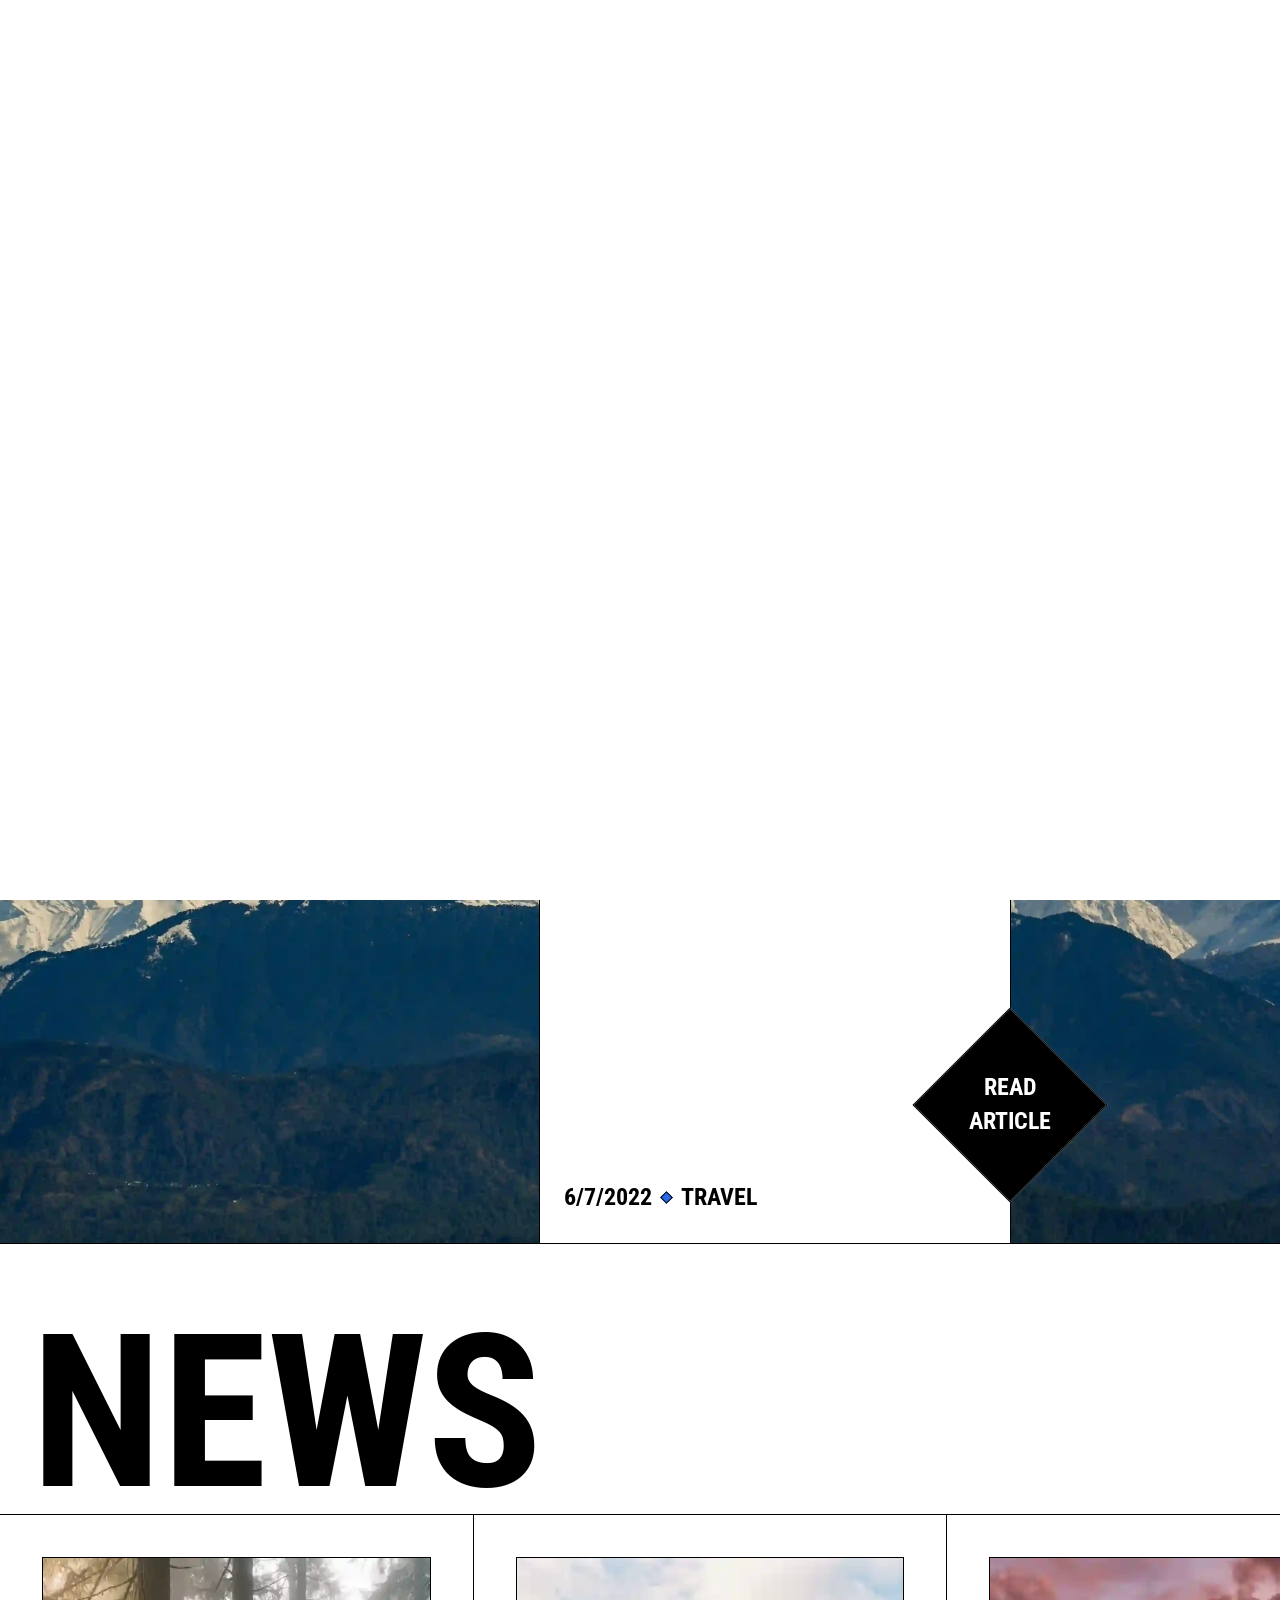
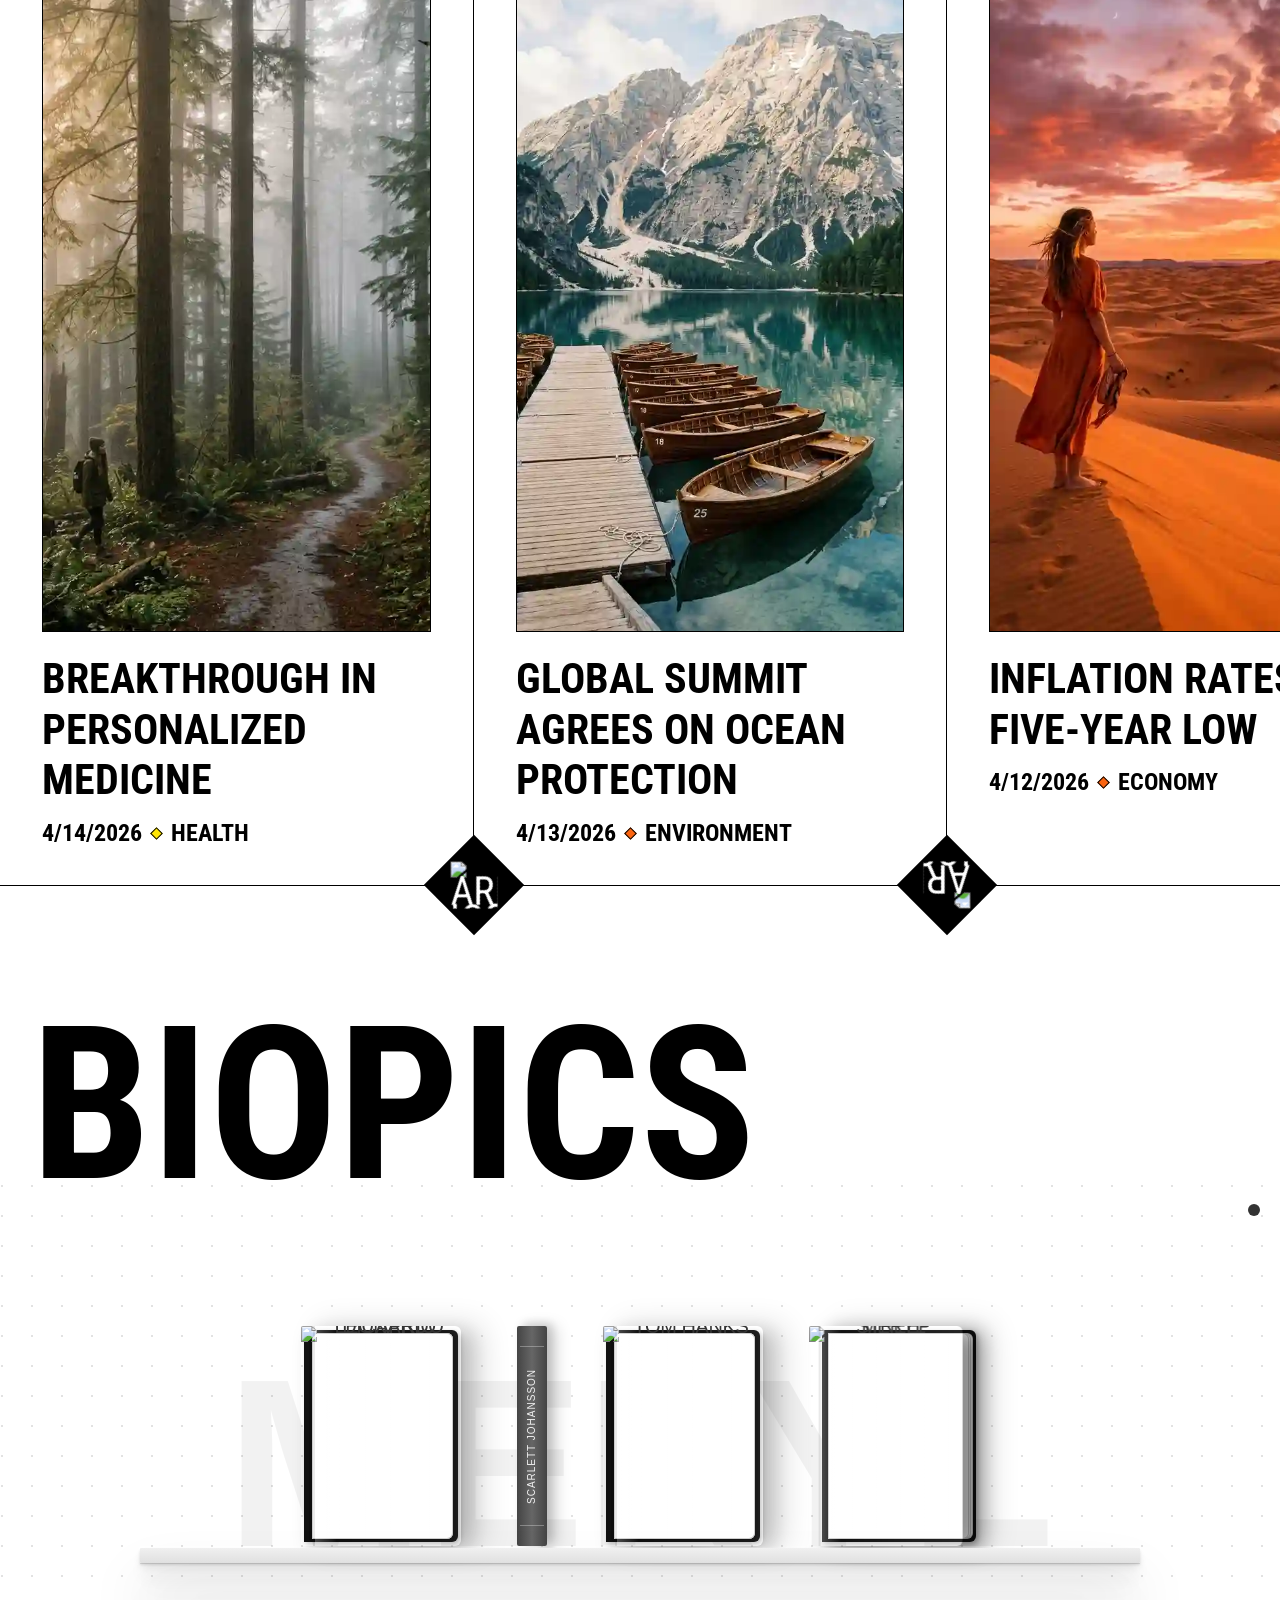
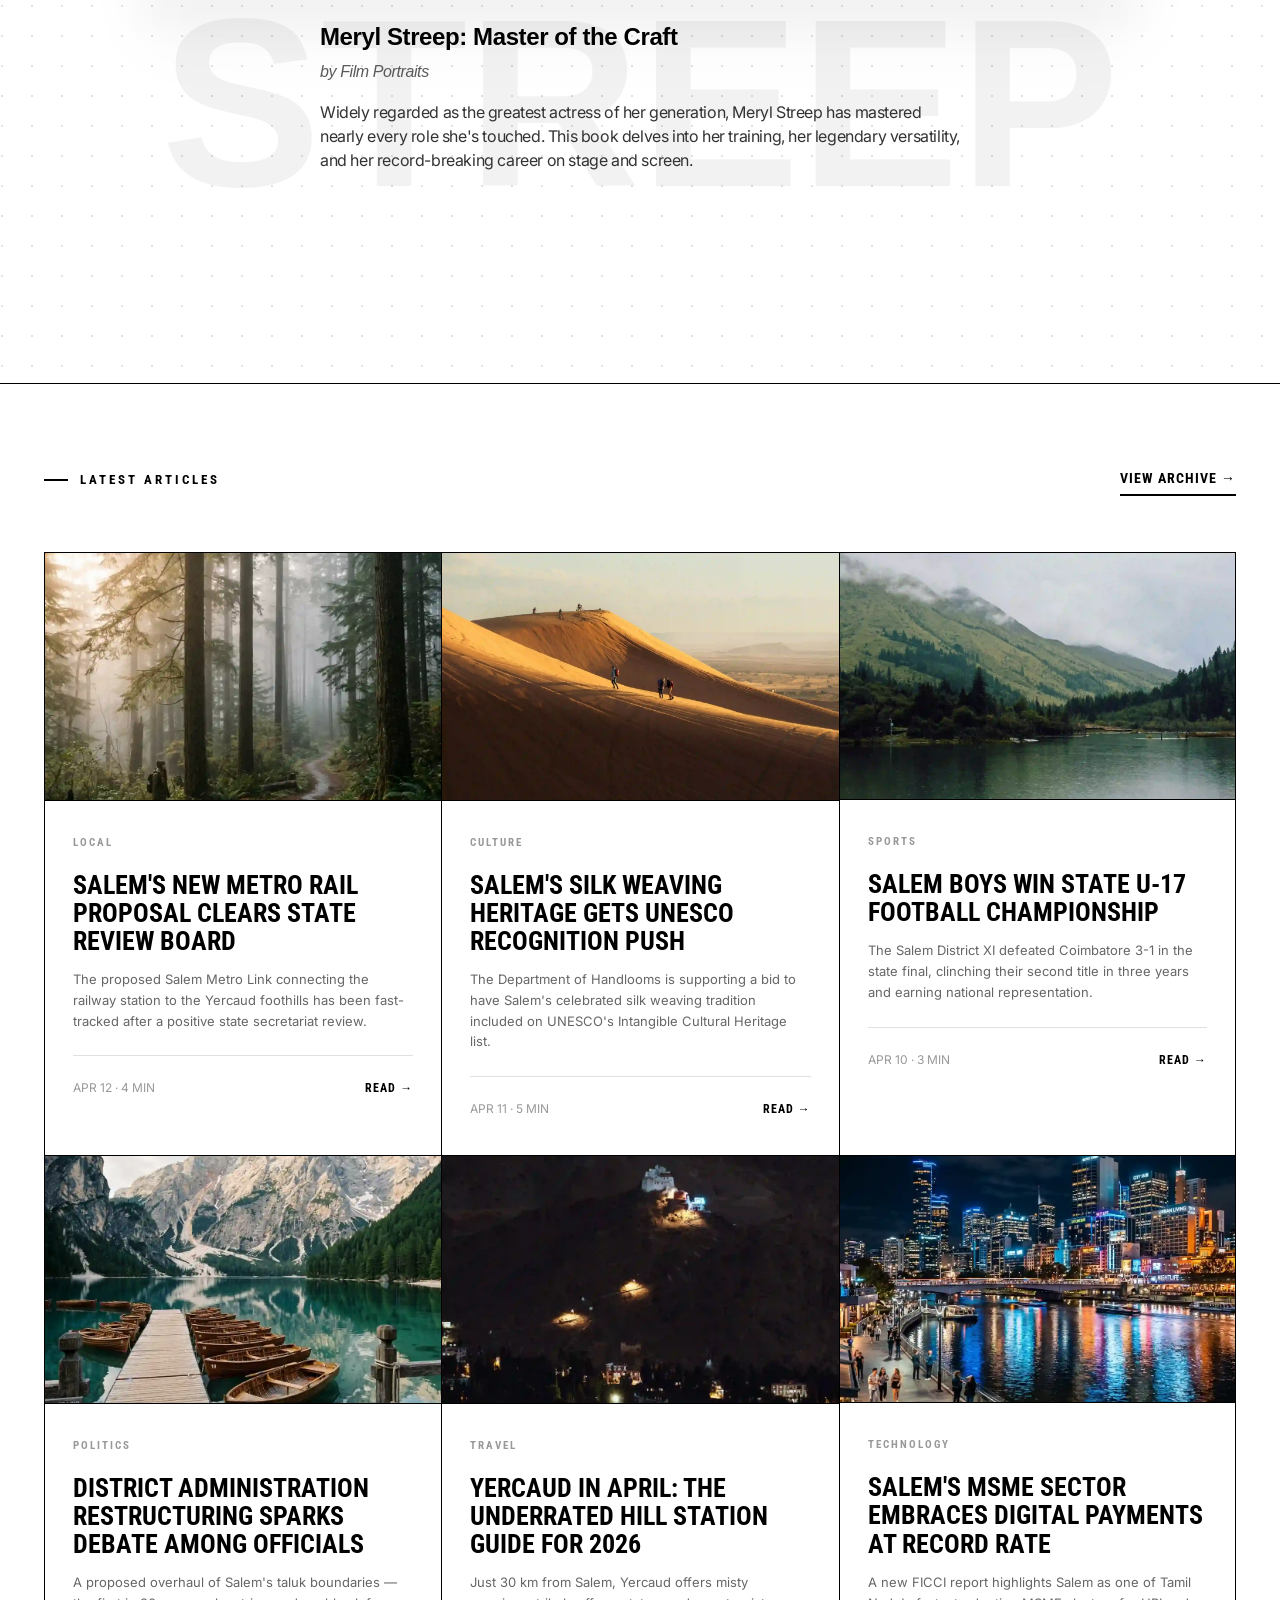
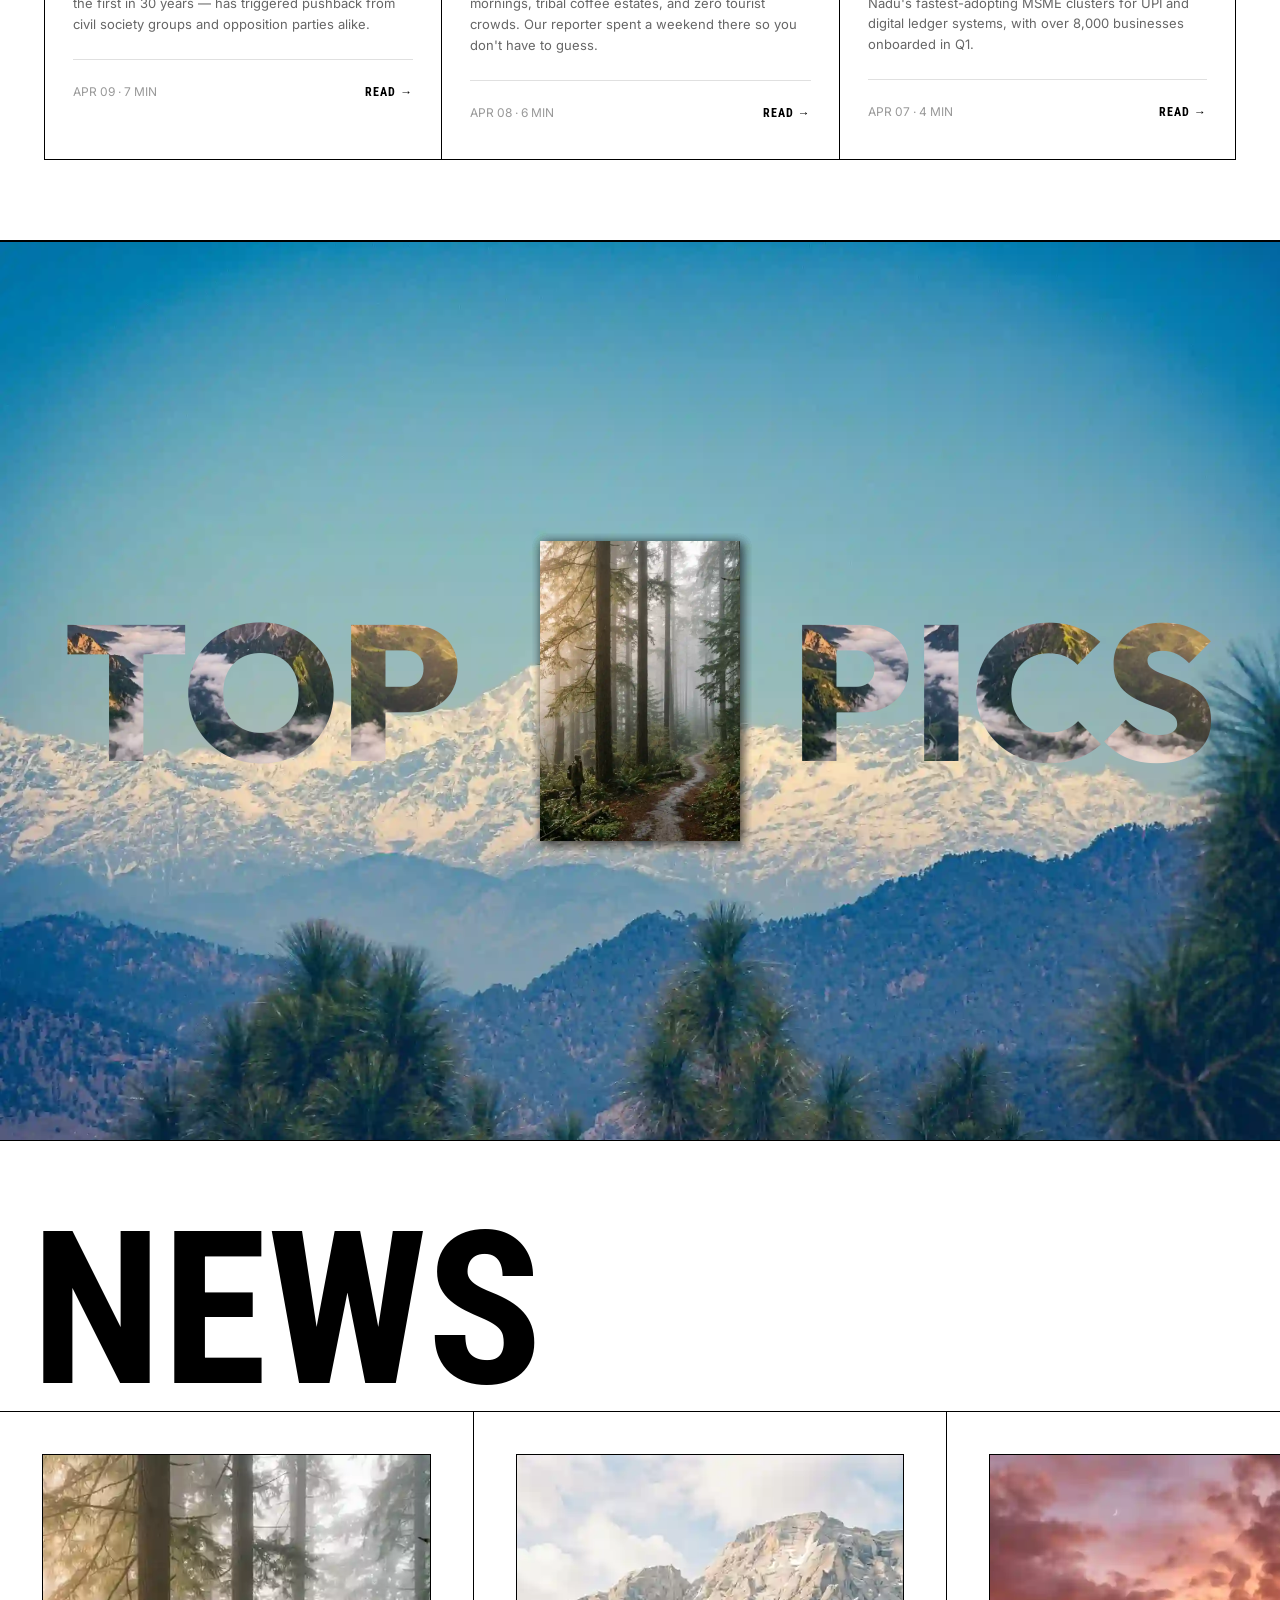
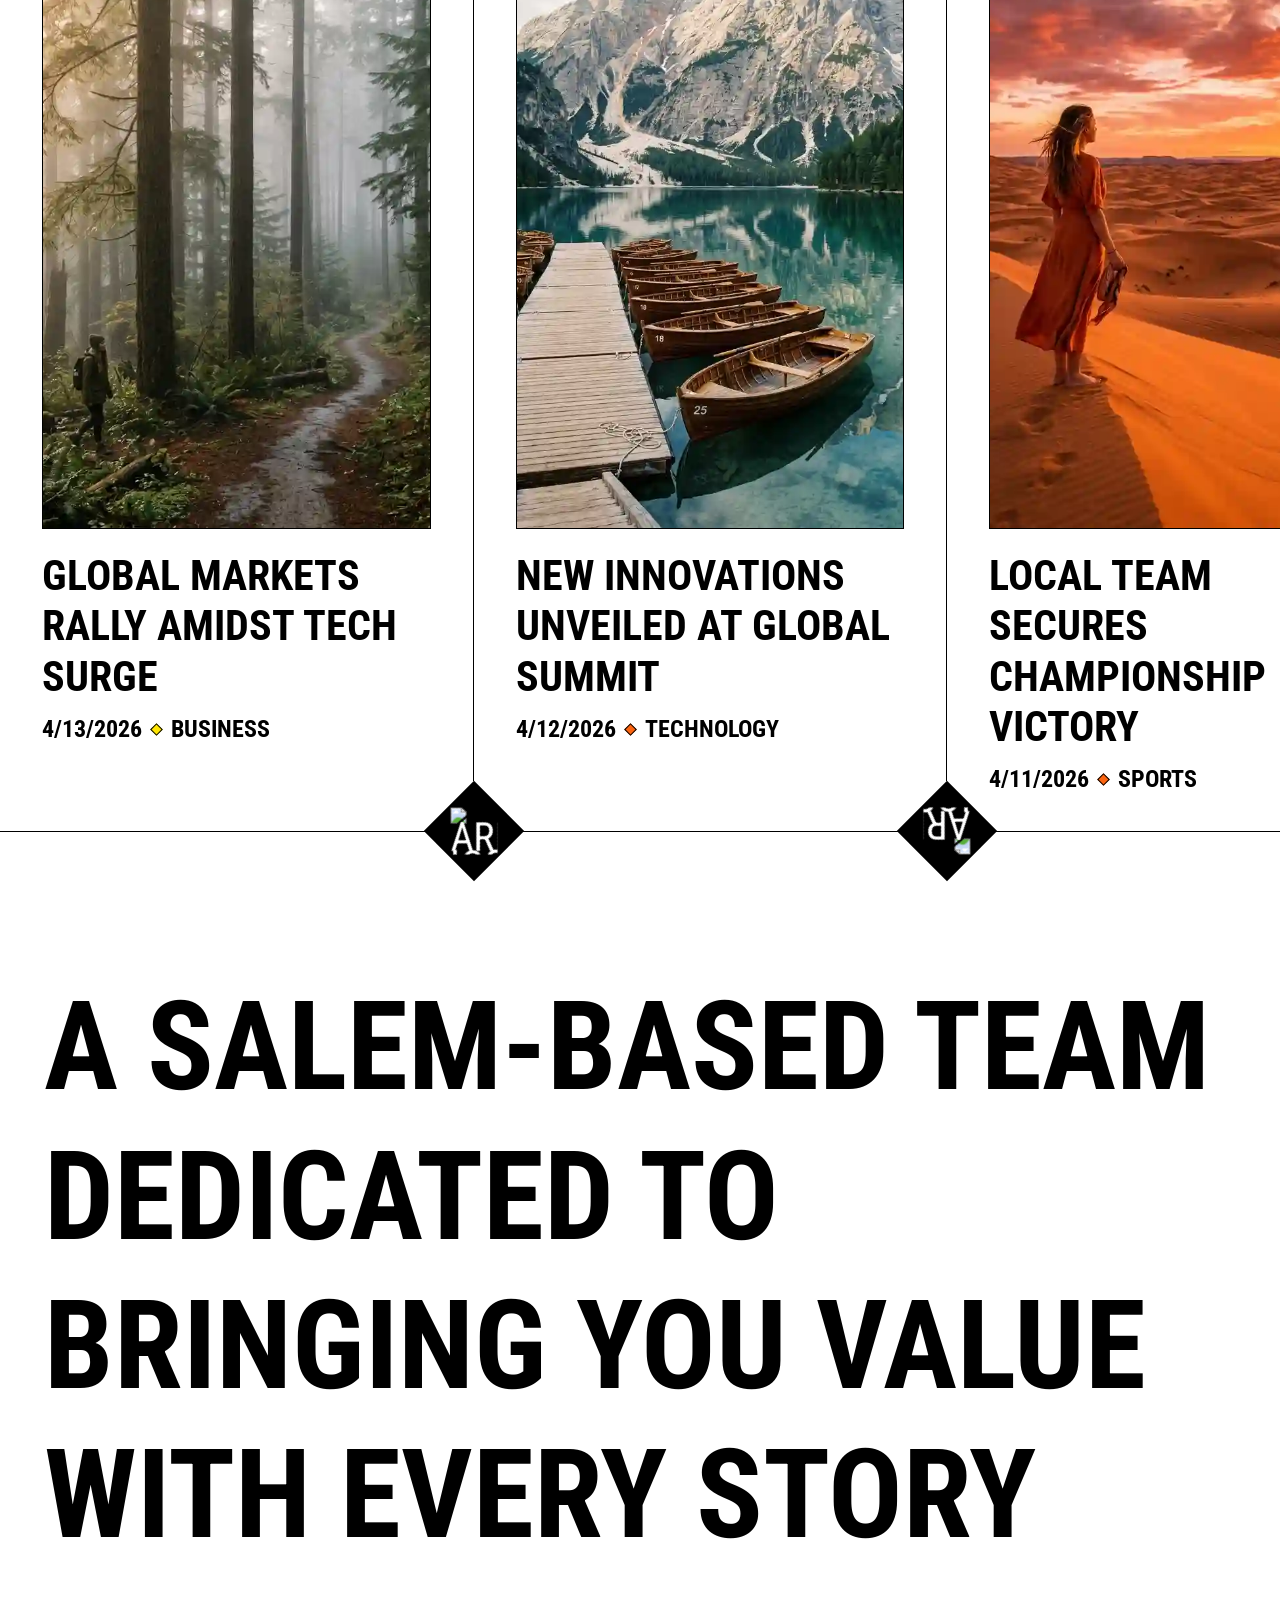
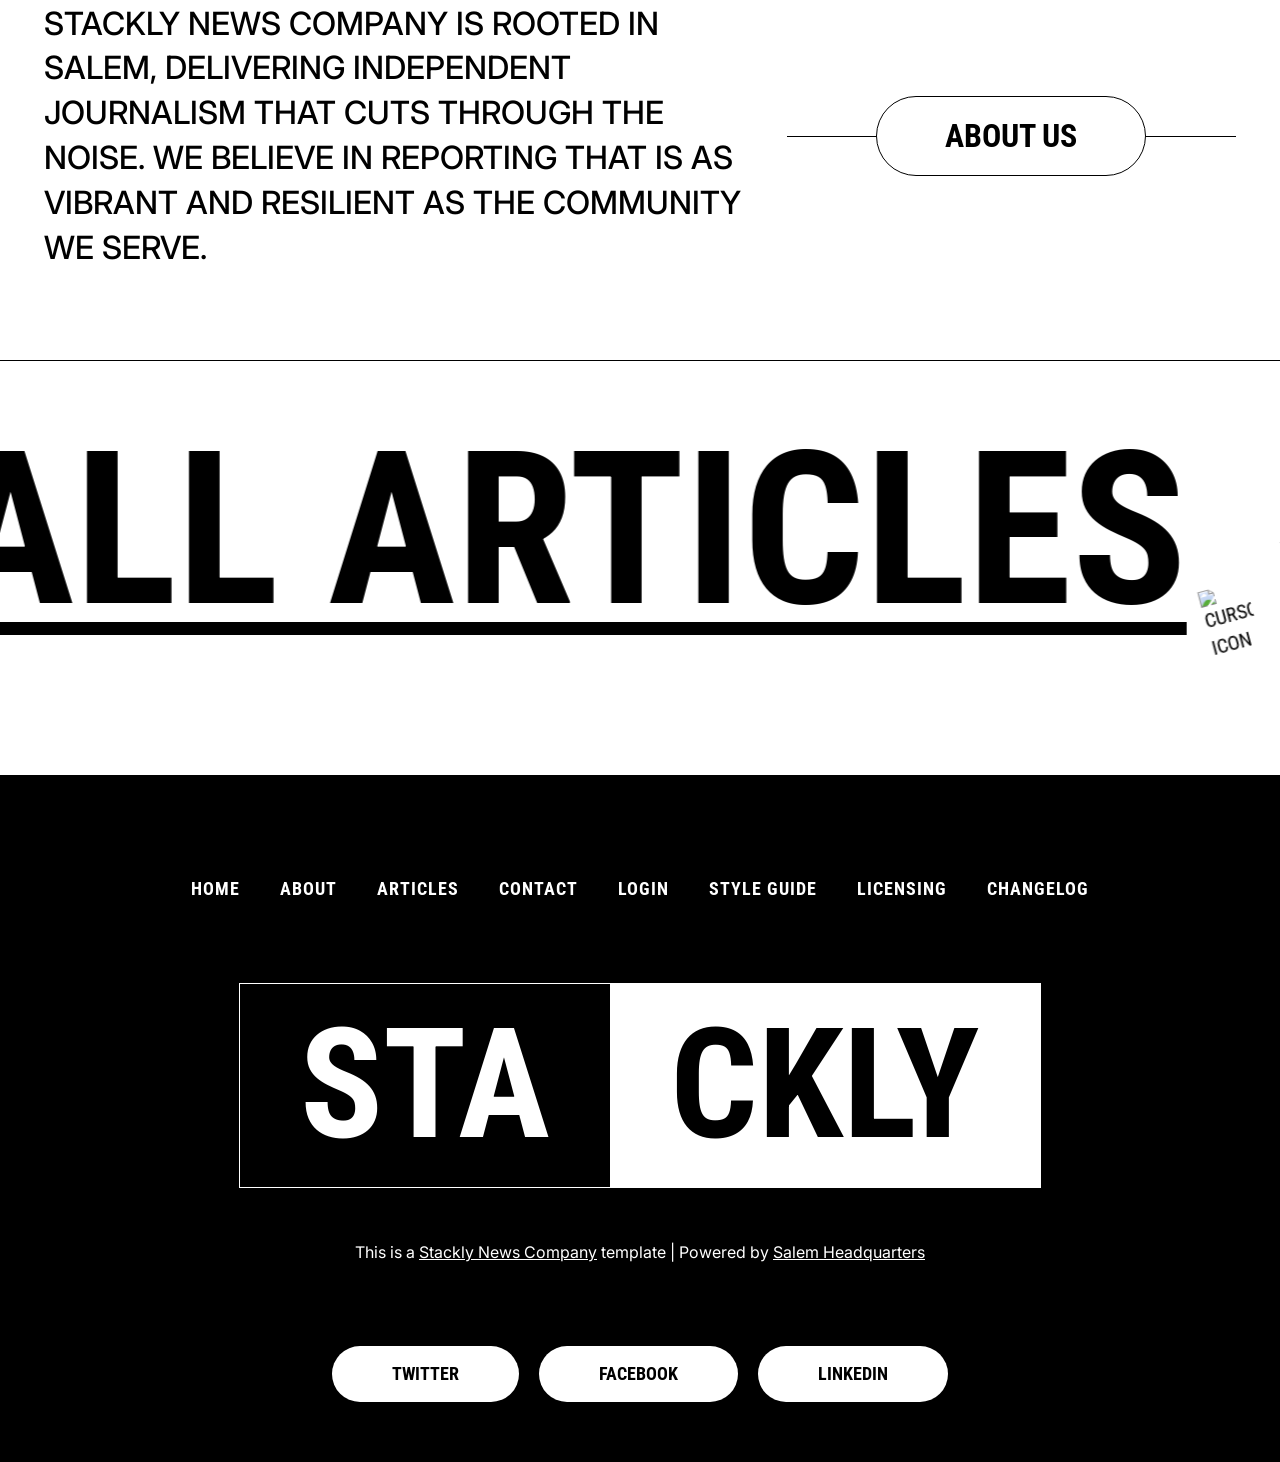
==== commit 2719f2f2: "Add files via upload" ====
--- a/index.html
+++ b/index.html
@@ -519,15 +519,19 @@
       .preloader-content {
           position: relative;
           display: flex;
-          flex-direction: column;
           align-items: center;
-          gap: 20px;
+          justify-content: center;
+          width: 300px;
+          height: 300px;
       }
       .compass-container {
           width: 180px;
           height: 180px;
-          position: relative;
-          transition: all 0.5s ease;
+          position: absolute;
+          top: 50%;
+          left: 50%;
+          transform: translate(-50%, -50%);
+          transition: opacity 0.5s ease, transform 0.5s ease;
       }
       .compass-svg {
           width: 100%;
@@ -572,13 +576,16 @@
       }
       
       .reveal-brand-wrap {
+          position: absolute;
+          top: 50%;
+          left: 50%;
+          transform: translate(-50%, calc(-50% + 30px));
           display: flex;
           flex-direction: column;
           align-items: center;
           gap: 15px;
           opacity: 0;
-          transform: translateY(30px);
-          transition: all 0.8s cubic-bezier(0.19, 1, 0.22, 1);
+          transition: opacity 0.8s cubic-bezier(0.19, 1, 0.22, 1), transform 0.8s cubic-bezier(0.19, 1, 0.22, 1);
       }
       .preloader-logo {
           height: 40px;
@@ -643,10 +650,10 @@
                   setTimeout(animateNeedle, 600);
               } else {
                   compass.style.opacity = '0';
-                  compass.style.transform = 'scale(0.8)';
+                  compass.style.transform = 'translate(-50%, -50%) scale(0.8)';
                   setTimeout(() => {
                       revealBrand.style.opacity = '1';
-                      revealBrand.style.transform = 'translateY(0)';
+                      revealBrand.style.transform = 'translate(-50%, -50%)';
                       setTimeout(() => {
                           preloader.classList.add('loaded');
                           document.body.classList.remove('preloader-active');
@@ -819,148 +826,9 @@
     </div>
   </div>
 
-  <!-- ====== BIOPICS HEADING ====== -->
-  <div class="section overflow-hidden no-padding-bottom">
-    <div class="wide-container">
-      <div class="heading-2-wrapper">
-        <h2 style="transform:translate3d(0, 0, 0)" class="heading-2 _1st">B</h2>
-        <h2 style="transform:translate3d(0, 0, 0)" class="heading-2 _2nd">I</h2>
-        <h2 style="transform:translate3d(0, 0, 0)" class="heading-2 _3rd">O</h2>
-        <h2 style="transform:translate3d(0, 0, 0)" class="heading-2 _4th">P</h2>
-        <h2 style="transform:translate3d(0, 0, 0)" class="heading-2 _5th">I</h2>
-        <h2 style="transform:translate3d(0, 0, 0)" class="heading-2 _6th">C</h2>
-        <h2 style="transform:translate3d(0, 0, 0)" class="heading-2 _7th">S</h2>
-      </div>
-    </div>
-  </div>
-
-  <!-- ====== BIO PIC OF STARS SECTION ====== -->
-  <section class="stars-bio-container">
-    <div class="theme-toggle-sb" id="theme-toggle-sb"></div>
-
-    <svg style="position: absolute; width: 100%; height: 100%; z-index: 0;" width="100%" height="100%" xmlns="http://www.w3.org/2000/svg">
-      <defs>
-        <pattern id="dottedGrid" width="30" height="30" patternUnits="userSpaceOnUse">
-          <circle cx="2" cy="2" r="1" fill="rgba(0,0,0,0.15)" />
-        </pattern>
-      </defs>
-      <rect width="100%" height="100%" fill="url(#dottedGrid)" />
-    </svg>
-
-    <div class="book-title-overlay">
-      <div class="book-title-text">Meryl Streep</div>
-    </div>
-
-    <div class="shelf-container">
-      <div class="book-shadow-sb">
-        <div class="book-shadow__item-sb"></div>
-        <div class="book-shadow__item-sb side"></div>
-        <div class="book-shadow__item-sb"></div>
-        <div class="book-shadow__item-sb"></div>
-      </div>
-
-      <div class="shelf-sb"></div>
-
-      <div class="books-wrapper">
-        <div class="books__item">
-          <div class="books__container">
-            <div class="books__cover">
-              <div class="books__back-cover"></div>
-              <div class="books__inside">
-                <div class="books__page"></div>
-                <div class="books__page"></div>
-                <div class="books__page"></div>
-              </div>
-              <div class="books__image">
-                <img src="assets/images/stars/leo.png" alt="Leonardo DiCaprio">
-                <div class="books__effect"></div>
-                <div class="books__light"></div>
-              </div>
-              <div class="books__hitbox" data-book-index="0" data-book-title="Leonardo DiCaprio"></div>
-            </div>
-          </div>
-        </div>
-
-        <div class="side-book-sb" data-book-index="side" data-book-title="Scarlett Johansson">
-          <div class="side-book__title-sb">Scarlett Johansson</div>
-          <div class="side-book__decoration-sb"></div>
-          <div class="side-book__decoration-sb"></div>
-        </div>
-
-        <div class="books__item">
-          <div class="books__container">
-            <div class="books__cover">
-              <div class="books__back-cover"></div>
-              <div class="books__inside">
-                <div class="books__page"></div>
-                <div class="books__page"></div>
-                <div class="books__page"></div>
-              </div>
-              <div class="books__image">
-                <img src="assets/images/stars/tom.png" alt="Tom Hanks">
-                <div class="books__effect"></div>
-                <div class="books__light"></div>
-              </div>
-              <div class="books__hitbox" data-book-index="1" data-book-title="Tom Hanks"></div>
-            </div>
-          </div>
-        </div>
-
-        <div class="books__item" id="default-open-book-sb">
-          <div class="books__container">
-            <div class="books__cover">
-              <div class="books__back-cover"></div>
-              <div class="books__inside">
-                <div class="books__page"></div>
-                <div class="books__page"></div>
-                <div class="books__page"></div>
-              </div>
-              <div class="books__image">
-                <img src="assets/images/stars/meryl.png" alt="Meryl Streep">
-                <div class="books__effect"></div>
-                <div class="books__light"></div>
-              </div>
-              <div class="books__hitbox" data-book-index="2" data-book-title="Meryl Streep"></div>
-            </div>
-          </div>
-        </div>
-      </div>
-
-      <div class="book-descriptions-sb">
-        <div class="book-description-sb" data-book-index="0">
-          <h3>Leonardo DiCaprio: A Cinema Icon</h3>
-          <div class="author-sb">by Biography Series</div>
-          <div class="lines-animation-sb">
-            <p>From a child star to an Academy Award-winning powerhouse, Leonardo DiCaprio has defined modern cinema. This biography explores his rise to fame, his environmental activism, and his transformation into one of the most respected actors of our time.</p>
-          </div>
-        </div>
-
-        <div class="book-description-sb" data-book-index="side">
-          <h3>Scarlett Johansson</h3>
-          <div class="author-sb">Hollywood Journey</div>
-          <div class="lines-animation-sb">
-            <p>Her Journey from Child Star to Global Icon. Scarlett Johansson has navigated through diverse genres, from indie gems like 'Lost in Translation' to blockbuster roles in the Marvel Cinematic Universe, proving her immense range and star power.</p>
-          </div>
-        </div>
-
-        <div class="book-description-sb" data-book-index="1">
-          <h3>Tom Hanks: America's Actor</h3>
-          <div class="author-sb">by Hollywood Legends</div>
-          <div class="lines-animation-sb">
-            <p>Explore the life and career of Tom Hanks, the everyman hero of Hollywood. With two Oscars and countless unforgettable roles, Hanks' story is one of talent, humility, and enduring success as a global ambassador of cinema.</p>
-          </div>
-        </div>
-
-        <div class="book-description-sb active" data-book-index="2">
-          <h3>Meryl Streep: Master of the Craft</h3>
-          <div class="author-sb">by Film Portraits</div>
-          <div class="lines-animation-sb">
-            <p>Widely regarded as the greatest actress of her generation, Meryl Streep has mastered nearly every role she's touched. This book delves into her training, her legendary versatility, and her record-breaking career on stage and screen.</p>
-          </div>
-        </div>
-      </div>
-    </div>
-  </section>
+ 
+
+  
  
 
   <div class="section overflow-hidden no-padding-bottom">
@@ -1172,6 +1040,173 @@
     </div>
   </div>
 
+   <!-- ====== BIOPICS HEADING ====== -->
+  <div class="section overflow-hidden no-padding-bottom">
+    <div class="wide-container">
+      <div id="biopics-heading-wrapper" class="heading-2-wrapper">
+        <h2 style="-webkit-transform:translate3d(0, 140%, 0);transform:translate3d(0, 140%, 0)" class="heading-2 _1st">B</h2>
+        <h2 style="-webkit-transform:translate3d(0, 140%, 0);transform:translate3d(0, 140%, 0)" class="heading-2 _2nd">I</h2>
+        <h2 style="-webkit-transform:translate3d(0, 140%, 0);transform:translate3d(0, 140%, 0)" class="heading-2 _3rd">O</h2>
+        <h2 style="-webkit-transform:translate3d(0, 140%, 0);transform:translate3d(0, 140%, 0)" class="heading-2 _4th">P</h2>
+        <h2 style="-webkit-transform:translate3d(0, 140%, 0);transform:translate3d(0, 140%, 0)" class="heading-2 _5th">I</h2>
+        <h2 style="-webkit-transform:translate3d(0, 140%, 0);transform:translate3d(0, 140%, 0)" class="heading-2 _6th">C</h2>
+        <h2 style="-webkit-transform:translate3d(0, 140%, 0);transform:translate3d(0, 140%, 0)" class="heading-2 _7th">S</h2>
+      </div>
+    </div>
+  </div>
+  <script>
+    (function() {
+      var wrapper = document.getElementById('biopics-heading-wrapper');
+      if (!wrapper) return;
+      var letters = wrapper.querySelectorAll('h2');
+      var delays = [0, 60, 120, 180, 240, 300, 360];
+      var observer = new IntersectionObserver(function(entries) {
+        entries.forEach(function(entry) {
+          if (entry.isIntersecting) {
+            letters.forEach(function(letter, i) {
+              setTimeout(function() {
+                letter.style.transition = 'transform 0.8s cubic-bezier(0.19, 1, 0.22, 1)';
+                letter.style.transform = 'translate3d(0, 0, 0)';
+                letter.style.webkitTransform = 'translate3d(0, 0, 0)';
+              }, delays[i]);
+            });
+            observer.unobserve(wrapper);
+          }
+        });
+      }, { threshold: 0.1 });
+      observer.observe(wrapper);
+    })();
+  </script>
+
+
+  <!-- ====== BIO PIC OF STARS SECTION ====== -->
+  <section class="stars-bio-container">
+    <div class="theme-toggle-sb" id="theme-toggle-sb"></div>
+
+    <svg style="position: absolute; width: 100%; height: 100%; z-index: 0;" width="100%" height="100%" xmlns="http://www.w3.org/2000/svg">
+      <defs>
+        <pattern id="dottedGrid" width="30" height="30" patternUnits="userSpaceOnUse">
+          <circle cx="2" cy="2" r="1" fill="rgba(0,0,0,0.15)" />
+        </pattern>
+      </defs>
+      <rect width="100%" height="100%" fill="url(#dottedGrid)" />
+    </svg>
+
+    <div class="book-title-overlay">
+      <div class="book-title-text">Meryl Streep</div>
+    </div>
+
+    <div class="shelf-container">
+      <div class="book-shadow-sb">
+        <div class="book-shadow__item-sb"></div>
+        <div class="book-shadow__item-sb side"></div>
+        <div class="book-shadow__item-sb"></div>
+        <div class="book-shadow__item-sb"></div>
+      </div>
+
+      <div class="shelf-sb"></div>
+
+      <div class="books-wrapper">
+        <div class="books__item">
+          <div class="books__container">
+            <div class="books__cover">
+              <div class="books__back-cover"></div>
+              <div class="books__inside">
+                <div class="books__page"></div>
+                <div class="books__page"></div>
+                <div class="books__page"></div>
+              </div>
+              <div class="books__image">
+                <img src="assets/images/stars/leo.webp" alt="Leonardo DiCaprio">
+                <div class="books__effect"></div>
+                <div class="books__light"></div>
+              </div>
+              <div class="books__hitbox" data-book-index="0" data-book-title="Leonardo DiCaprio"></div>
+            </div>
+          </div>
+        </div>
+
+        <div class="side-book-sb" data-book-index="side" data-book-title="Scarlett Johansson">
+          <div class="side-book__title-sb">Scarlett Johansson</div>
+          <div class="side-book__decoration-sb"></div>
+          <div class="side-book__decoration-sb"></div>
+        </div>
+
+        <div class="books__item">
+          <div class="books__container">
+            <div class="books__cover">
+              <div class="books__back-cover"></div>
+              <div class="books__inside">
+                <div class="books__page"></div>
+                <div class="books__page"></div>
+                <div class="books__page"></div>
+              </div>
+              <div class="books__image">
+                <img src="assets/images/stars/tom.webp" alt="Tom Hanks">
+                <div class="books__effect"></div>
+                <div class="books__light"></div>
+              </div>
+              <div class="books__hitbox" data-book-index="1" data-book-title="Tom Hanks"></div>
+            </div>
+          </div>
+        </div>
+
+        <div class="books__item" id="default-open-book-sb">
+          <div class="books__container">
+            <div class="books__cover">
+              <div class="books__back-cover"></div>
+              <div class="books__inside">
+                <div class="books__page"></div>
+                <div class="books__page"></div>
+                <div class="books__page"></div>
+              </div>
+              <div class="books__image">
+                <img src="assets/images/stars/meryl.webp" alt="Meryl Streep">
+                <div class="books__effect"></div>
+                <div class="books__light"></div>
+              </div>
+              <div class="books__hitbox" data-book-index="2" data-book-title="Meryl Streep"></div>
+            </div>
+          </div>
+        </div>
+      </div>
+
+      <div class="book-descriptions-sb">
+        <div class="book-description-sb" data-book-index="0">
+          <h3>Leonardo DiCaprio: A Cinema Icon</h3>
+          <div class="author-sb">by Biography Series</div>
+          <div class="lines-animation-sb">
+            <p>From a child star to an Academy Award-winning powerhouse, Leonardo DiCaprio has defined modern cinema. This biography explores his rise to fame, his environmental activism, and his transformation into one of the most respected actors of our time.</p>
+          </div>
+        </div>
+
+        <div class="book-description-sb" data-book-index="side">
+          <h3>Scarlett Johansson</h3>
+          <div class="author-sb">Hollywood Journey</div>
+          <div class="lines-animation-sb">
+            <p>Her Journey from Child Star to Global Icon. Scarlett Johansson has navigated through diverse genres, from indie gems like 'Lost in Translation' to blockbuster roles in the Marvel Cinematic Universe, proving her immense range and star power.</p>
+          </div>
+        </div>
+
+        <div class="book-description-sb" data-book-index="1">
+          <h3>Tom Hanks: America's Actor</h3>
+          <div class="author-sb">by Hollywood Legends</div>
+          <div class="lines-animation-sb">
+            <p>Explore the life and career of Tom Hanks, the everyman hero of Hollywood. With two Oscars and countless unforgettable roles, Hanks' story is one of talent, humility, and enduring success as a global ambassador of cinema.</p>
+          </div>
+        </div>
+
+        <div class="book-description-sb active" data-book-index="2">
+          <h3>Meryl Streep: Master of the Craft</h3>
+          <div class="author-sb">by Film Portraits</div>
+          <div class="lines-animation-sb">
+            <p>Widely regarded as the greatest actress of her generation, Meryl Streep has mastered nearly every role she's touched. This book delves into her training, her legendary versatility, and her record-breaking career on stage and screen.</p>
+          </div>
+        </div>
+      </div>
+    </div>
+  </section>
+
   <!-- ====== ARTICLE GRID (Migrated from Articles) ====== -->
   <section class="grid-section" id="latest">
     <div class="grid-section-header">
@@ -1538,192 +1573,12 @@
   </div>
 
   
-  <div class="section overflow-hidden no-padding-bottom">
-    <div class="wide-container">
-      <div data-w-id="f260abc1-80c1-e73c-934e-5ed9869f90ad" class="heading-2-wrapper">
-        <h2
-          style="-webkit-transform:translate3d(0, 140%, 0) scale3d(1, 1, 1) rotateX(0) rotateY(0) rotateZ(0) skew(0, 0);-moz-transform:translate3d(0, 140%, 0) scale3d(1, 1, 1) rotateX(0) rotateY(0) rotateZ(0) skew(0, 0);-ms-transform:translate3d(0, 140%, 0) scale3d(1, 1, 1) rotateX(0) rotateY(0) rotateZ(0) skew(0, 0);transform:translate3d(0, 140%, 0) scale3d(1, 1, 1) rotateX(0) rotateY(0) rotateZ(0) skew(0, 0)"
-          class="heading-2 _1st">p</h2>
-        <h2
-          style="-webkit-transform:translate3d(0, 140%, 0) scale3d(1, 1, 1) rotateX(0) rotateY(0) rotateZ(0) skew(0, 0);-moz-transform:translate3d(0, 140%, 0) scale3d(1, 1, 1) rotateX(0) rotateY(0) rotateZ(0) skew(0, 0);-ms-transform:translate3d(0, 140%, 0) scale3d(1, 1, 1) rotateX(0) rotateY(0) rotateZ(0) skew(0, 0);transform:translate3d(0, 140%, 0) scale3d(1, 1, 1) rotateX(0) rotateY(0) rotateZ(0) skew(0, 0)"
-          class="heading-2 _2nd">o</h2>
-        <h2
-          style="-webkit-transform:translate3d(0, 140%, 0) scale3d(1, 1, 1) rotateX(0) rotateY(0) rotateZ(0) skew(0, 0);-moz-transform:translate3d(0, 140%, 0) scale3d(1, 1, 1) rotateX(0) rotateY(0) rotateZ(0) skew(0, 0);-ms-transform:translate3d(0, 140%, 0) scale3d(1, 1, 1) rotateX(0) rotateY(0) rotateZ(0) skew(0, 0);transform:translate3d(0, 140%, 0) scale3d(1, 1, 1) rotateX(0) rotateY(0) rotateZ(0) skew(0, 0)"
-          class="heading-2 _3rd">p</h2>
-        <h2
-          style="-webkit-transform:translate3d(0, 140%, 0) scale3d(1, 1, 1) rotateX(0) rotateY(0) rotateZ(0) skew(0, 0);-moz-transform:translate3d(0, 140%, 0) scale3d(1, 1, 1) rotateX(0) rotateY(0) rotateZ(0) skew(0, 0);-ms-transform:translate3d(0, 140%, 0) scale3d(1, 1, 1) rotateX(0) rotateY(0) rotateZ(0) skew(0, 0);transform:translate3d(0, 140%, 0) scale3d(1, 1, 1) rotateX(0) rotateY(0) rotateZ(0) skew(0, 0)"
-          class="heading-2 _4th">u</h2>
-        <h2
-          style="-webkit-transform:translate3d(0, 140%, 0) scale3d(1, 1, 1) rotateX(0) rotateY(0) rotateZ(0) skew(0, 0);-moz-transform:translate3d(0, 140%, 0) scale3d(1, 1, 1) rotateX(0) rotateY(0) rotateZ(0) skew(0, 0);-ms-transform:translate3d(0, 140%, 0) scale3d(1, 1, 1) rotateX(0) rotateY(0) rotateZ(0) skew(0, 0);transform:translate3d(0, 140%, 0) scale3d(1, 1, 1) rotateX(0) rotateY(0) rotateZ(0) skew(0, 0)"
-          class="heading-2 _5th">l</h2>
-        <h2
-          style="-webkit-transform:translate3d(0, 140%, 0) scale3d(1, 1, 1) rotateX(0) rotateY(0) rotateZ(0) skew(0, 0);-moz-transform:translate3d(0, 140%, 0) scale3d(1, 1, 1) rotateX(0) rotateY(0) rotateZ(0) skew(0, 0);-ms-transform:translate3d(0, 140%, 0) scale3d(1, 1, 1) rotateX(0) rotateY(0) rotateZ(0) skew(0, 0);transform:translate3d(0, 140%, 0) scale3d(1, 1, 1) rotateX(0) rotateY(0) rotateZ(0) skew(0, 0)"
-          class="heading-2 _6th">a</h2>
-        <h2
-          style="-webkit-transform:translate3d(0, 140%, 0) scale3d(1, 1, 1) rotateX(0) rotateY(0) rotateZ(0) skew(0, 0);-moz-transform:translate3d(0, 140%, 0) scale3d(1, 1, 1) rotateX(0) rotateY(0) rotateZ(0) skew(0, 0);-ms-transform:translate3d(0, 140%, 0) scale3d(1, 1, 1) rotateX(0) rotateY(0) rotateZ(0) skew(0, 0);transform:translate3d(0, 140%, 0) scale3d(1, 1, 1) rotateX(0) rotateY(0) rotateZ(0) skew(0, 0)"
-          class="heading-2 _7th">r</h2>
-      </div>
-    </div>
-    <div data-delay="4000" data-animation="slide" class="slider w-slider" data-autoplay="false" data-easing="ease"
-      data-hide-arrows="false" data-disable-swipe="false" data-autoplay-limit="0" data-nav-spacing="0"
-      data-duration="600" data-infinite="true">
-      <div data-w-id="f260abc1-80c1-e73c-934e-5ed9869f90bf" class="mask w-slider-mask">
-        <div class="slide w-slide">
-          <div class="single-blog-post w-dyn-list">
-            <div role="list" class="single-blog-post w-dyn-items">
-              <div role="listitem" class="single-blog-post-item w-dyn-item">
-                <a href="/blog-posts/rhoncus-nullam" class="single-blog-post-item-inner w-inline-block">
-                  <div class="slide-image-wrapper">
-                    <img
-                      src="assets/images/img-post1.webp"
-                      loading="lazy" alt=""
-                      class="image" />
-                  </div>
-                  <div class="single-blog-heading">
-                    <div class="big-text">Rhoncus nullam</div>
-                  </div>
-                  <div class="blog-date-and-category">
-                    <div class="small-text">6/7/2022</div>
-                    <div style="background-color:#ffe603" class="category-dot"></div>
-                    <div class="small-text">Personal</div>
-                  </div>
-                </a>
-              </div>
-            </div>
-          </div>
-        </div>
-        <div class="slide w-slide">
-          <div class="single-blog-post w-dyn-list">
-            <div role="list" class="single-blog-post w-dyn-items">
-              <div role="listitem" class="single-blog-post-item w-dyn-item">
-                <a href="404.html" class="single-blog-post-item-inner w-inline-block">
-                  <div class="slide-image-wrapper">
-                    <img
-                      src="assets/images/img-post2.webp"
-                      loading="lazy" alt=""
-                      class="image" />
-                  </div>
-                  <div class="single-blog-heading">
-                    <div class="big-text">Nam pellentesque</div>
-                  </div>
-                  <div class="blog-date-and-category">
-                    <div class="small-text">6/7/2022</div>
-                    <div style="background-color:#ffe603" class="category-dot"></div>
-                    <div class="small-text">Personal</div>
-                  </div>
-                </a>
-              </div>
-            </div>
-          </div>
-        </div>
-        <div class="slide w-slide">
-          <div class="single-blog-post w-dyn-list">
-            <div role="list" class="single-blog-post w-dyn-items">
-              <div role="listitem" class="single-blog-post-item w-dyn-item">
-                <a href="/blog-posts/tellus-viverra" class="single-blog-post-item-inner w-inline-block">
-                  <div class="slide-image-wrapper">
-                    <img
-                      src="assets/images/img-post3.webp"
-                      loading="lazy" alt=""
-                      class="image" />
-                  </div>
-                  <div class="single-blog-heading">
-                    <div class="big-text">Tellus viverra</div>
-                  </div>
-                  <div class="blog-date-and-category">
-                    <div class="small-text">6/7/2022</div>
-                    <div style="background-color:#9500ca" class="category-dot"></div>
-                    <div class="small-text">Fashion</div>
-                  </div>
-                </a>
-              </div>
-            </div>
-          </div>
-        </div>
-        <div class="slide w-slide">
-          <div class="single-blog-post w-dyn-list">
-            <div role="list" class="single-blog-post w-dyn-items">
-              <div role="listitem" class="single-blog-post-item w-dyn-item">
-                <a href="/blog-posts/commodo-dolor" class="single-blog-post-item-inner w-inline-block">
-                  <div class="slide-image-wrapper">
-                    <img
-                      src="assets/images/img-post4.webp"
-                      loading="lazy" alt=""
-                      class="image" />
-                  </div>
-                  <div class="single-blog-heading">
-                    <div class="big-text">Commodo dolor</div>
-                  </div>
-                  <div class="blog-date-and-category">
-                    <div class="small-text">6/7/2022</div>
-                    <div style="background-color:#2869e7" class="category-dot"></div>
-                    <div class="small-text">Travel</div>
-                  </div>
-                </a>
-              </div>
-            </div>
-          </div>
-        </div>
-        <div class="slide w-slide">
-          <div class="single-blog-post w-dyn-list">
-            <div role="list" class="single-blog-post w-dyn-items">
-              <div role="listitem" class="single-blog-post-item w-dyn-item">
-                <a href="/blog-posts/vitae-nunc" class="single-blog-post-item-inner w-inline-block">
-                  <div class="slide-image-wrapper">
-                    <img
-                      src="assets/images/feat_local.webp"
-                      loading="lazy" alt=""
-                      class="image" />
-                  </div>
-                  <div class="single-blog-heading">
-                    <div class="big-text">Vitae nunc</div>
-                  </div>
-                  <div class="blog-date-and-category">
-                    <div class="small-text">6/7/2022</div>
-                    <div style="background-color:#2869e7" class="category-dot"></div>
-                    <div class="small-text">Travel</div>
-                  </div>
-                </a>
-              </div>
-            </div>
-          </div>
-        </div>
-        <div class="slide w-slide">
-          <div class="single-blog-post w-dyn-list">
-            <div role="list" class="single-blog-post w-dyn-items">
-              <div role="listitem" class="single-blog-post-item w-dyn-item">
-                <a href="/blog-posts/lacinia-bibendum" class="single-blog-post-item-inner w-inline-block">
-                  <div class="slide-image-wrapper">
-                    <img
-                      src="assets/images/feat_tech.webp"
-                      loading="lazy" alt=""
-                      class="image" />
-                  </div>
-                  <div class="single-blog-heading">
-                    <div class="big-text">Lacinia bibendum</div>
-                  </div>
-                  <div class="blog-date-and-category">
-                    <div class="small-text">6/7/2022</div>
-                    <div style="background-color:#2869e7" class="category-dot"></div>
-                    <div class="small-text">Travel</div>
-                  </div>
-                </a>
-              </div>
-            </div>
-          </div>
-        </div>
-      </div>
-      <div class="slider-arrow w-slider-arrow-left">
-        <img src="assets/images/slider_arrow.svg"
-          loading="lazy" alt="Arrow Icon" class="slider-arrow-image" />
-      </div>
-      <div class="slider-arrow right w-slider-arrow-right">
-        <img src="https://cdn.prod.website-files.com/629ee874d16ec4817f184442/62a03d8fc79f2476327f02ea_slider_arrow.svg"
-          loading="lazy" alt="Arrow Icon" class="slider-arrow-image right" />
-      </div>
-      <div class="slide-nav w-slider-nav w-round"></div>
-    </div>
-  </div>
+
+
+
+
+
+  
   
   <div data-w-id="bfd7f47a-3a86-2950-3ba2-a8a3697b7d7a" class="section overflow-hidden for-infinite-words">
     <a data-w-id="d59cee9f-4230-4cd9-a27b-5f795f01a678" href="404.html"
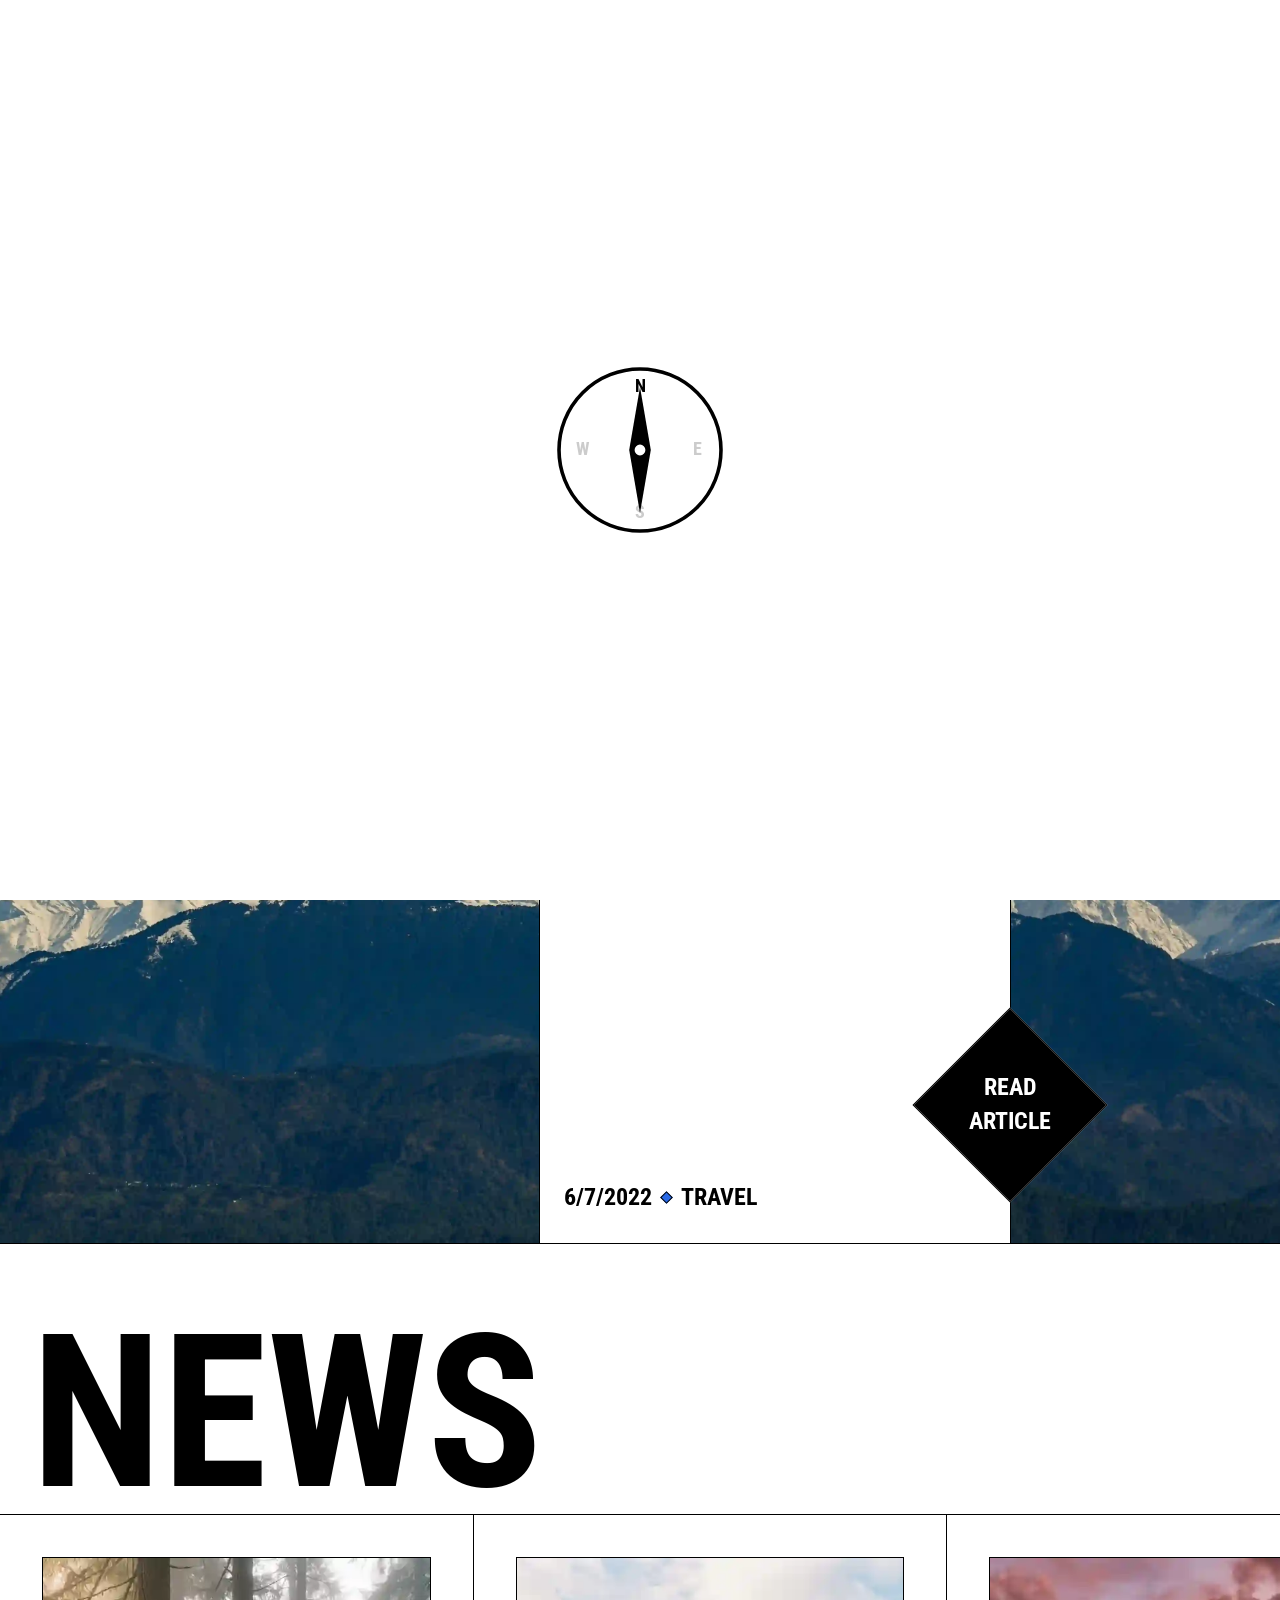
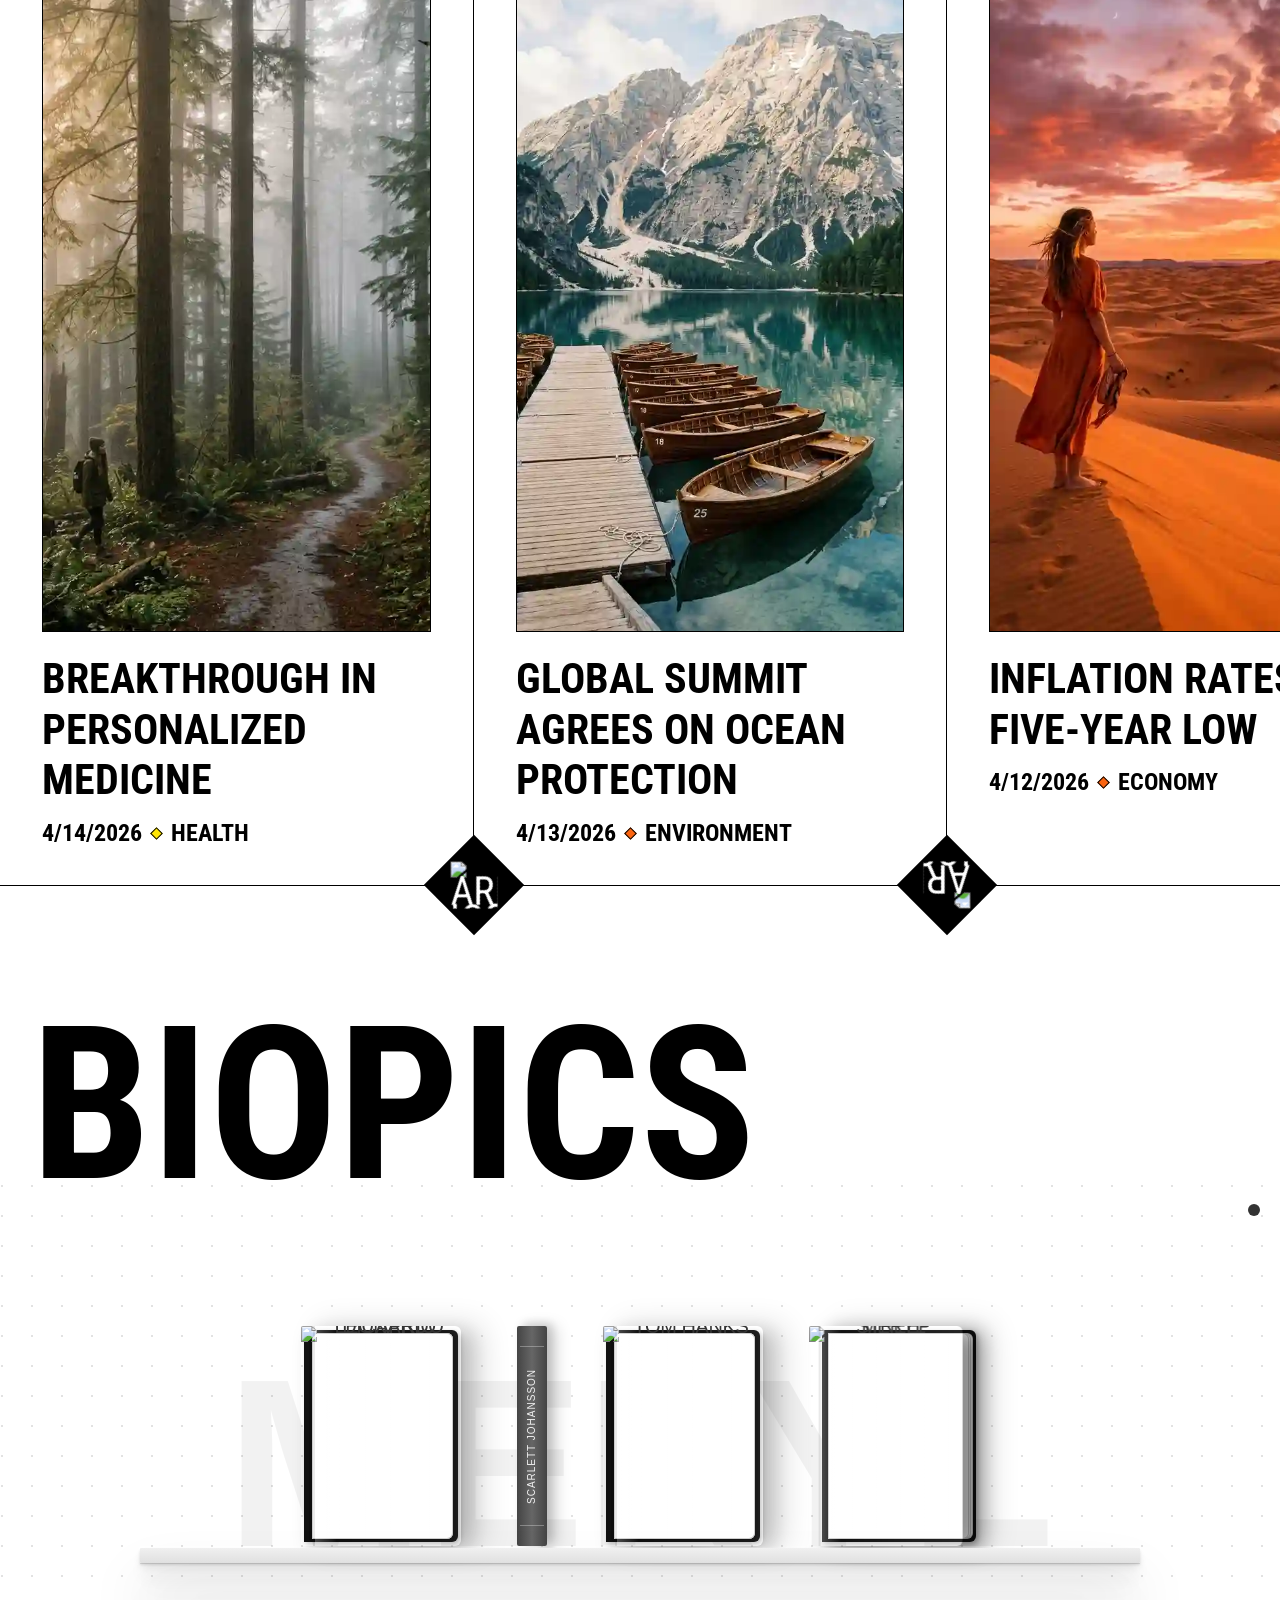
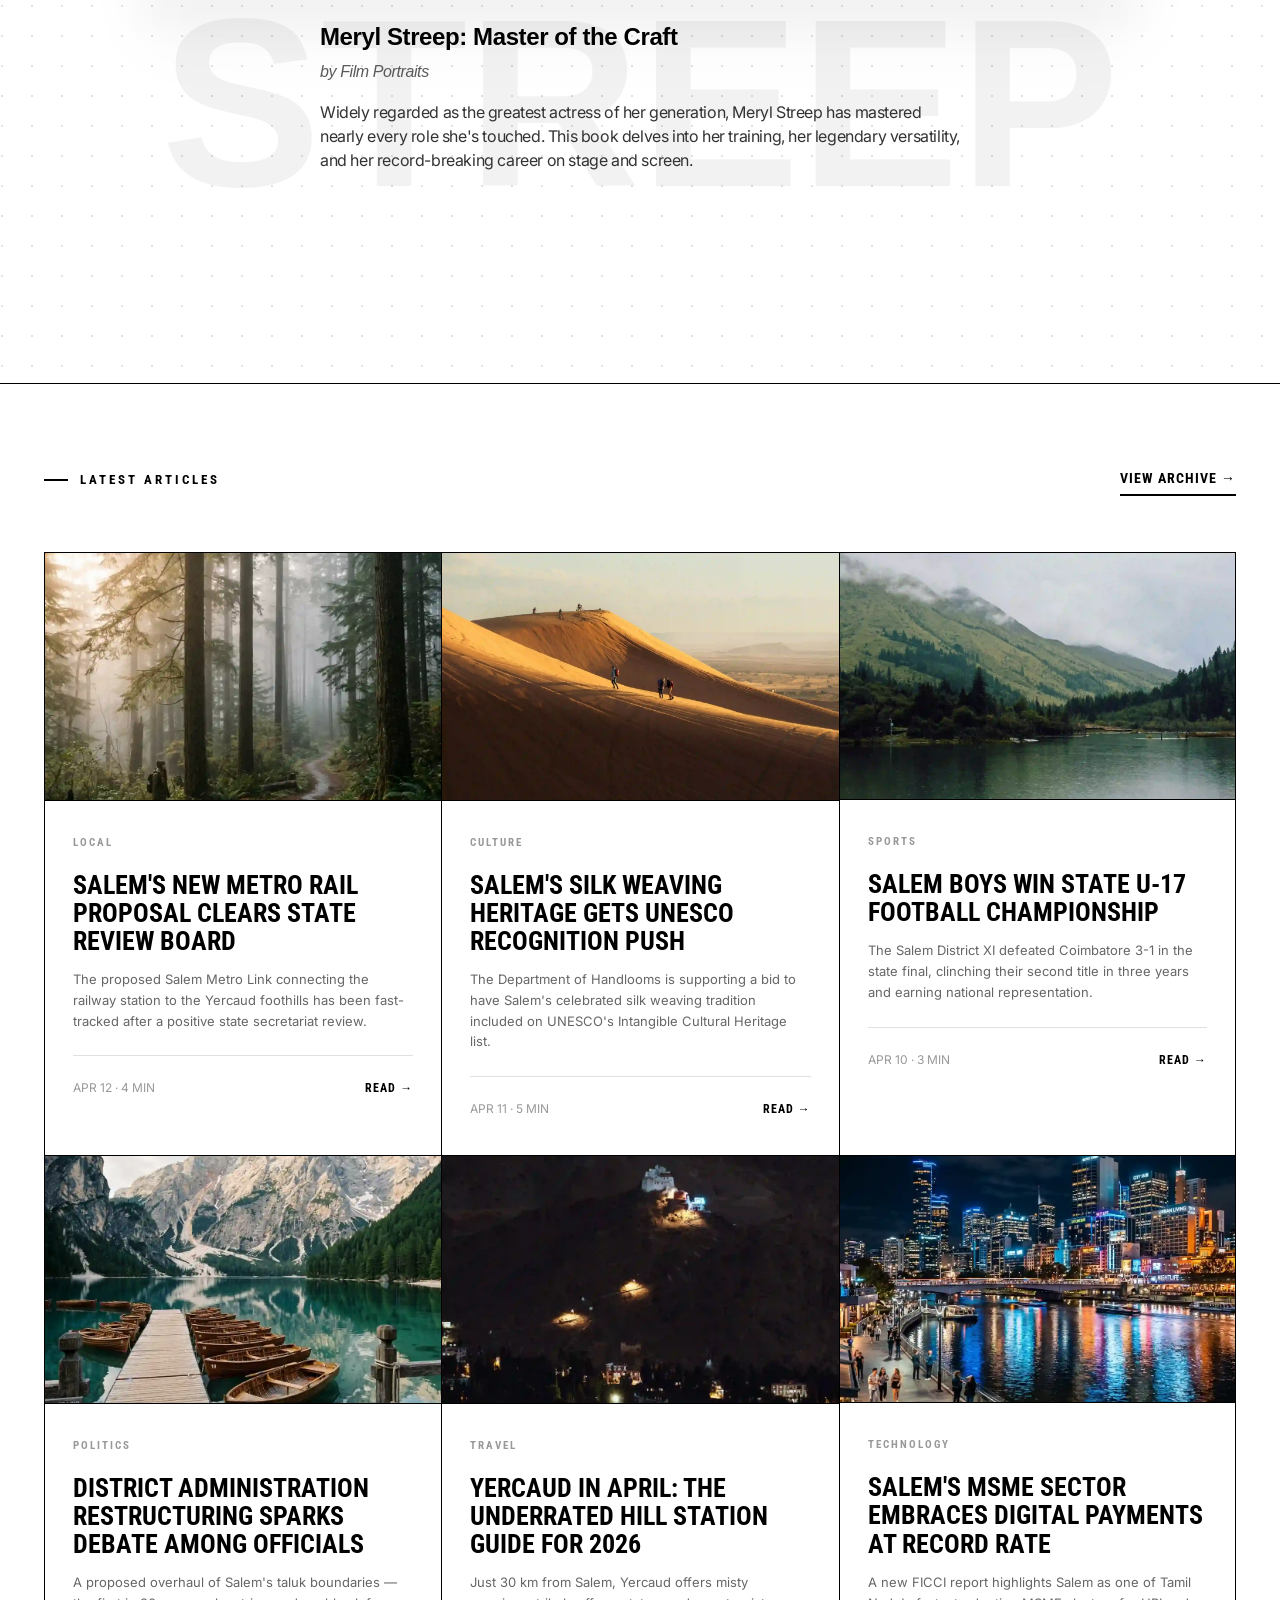
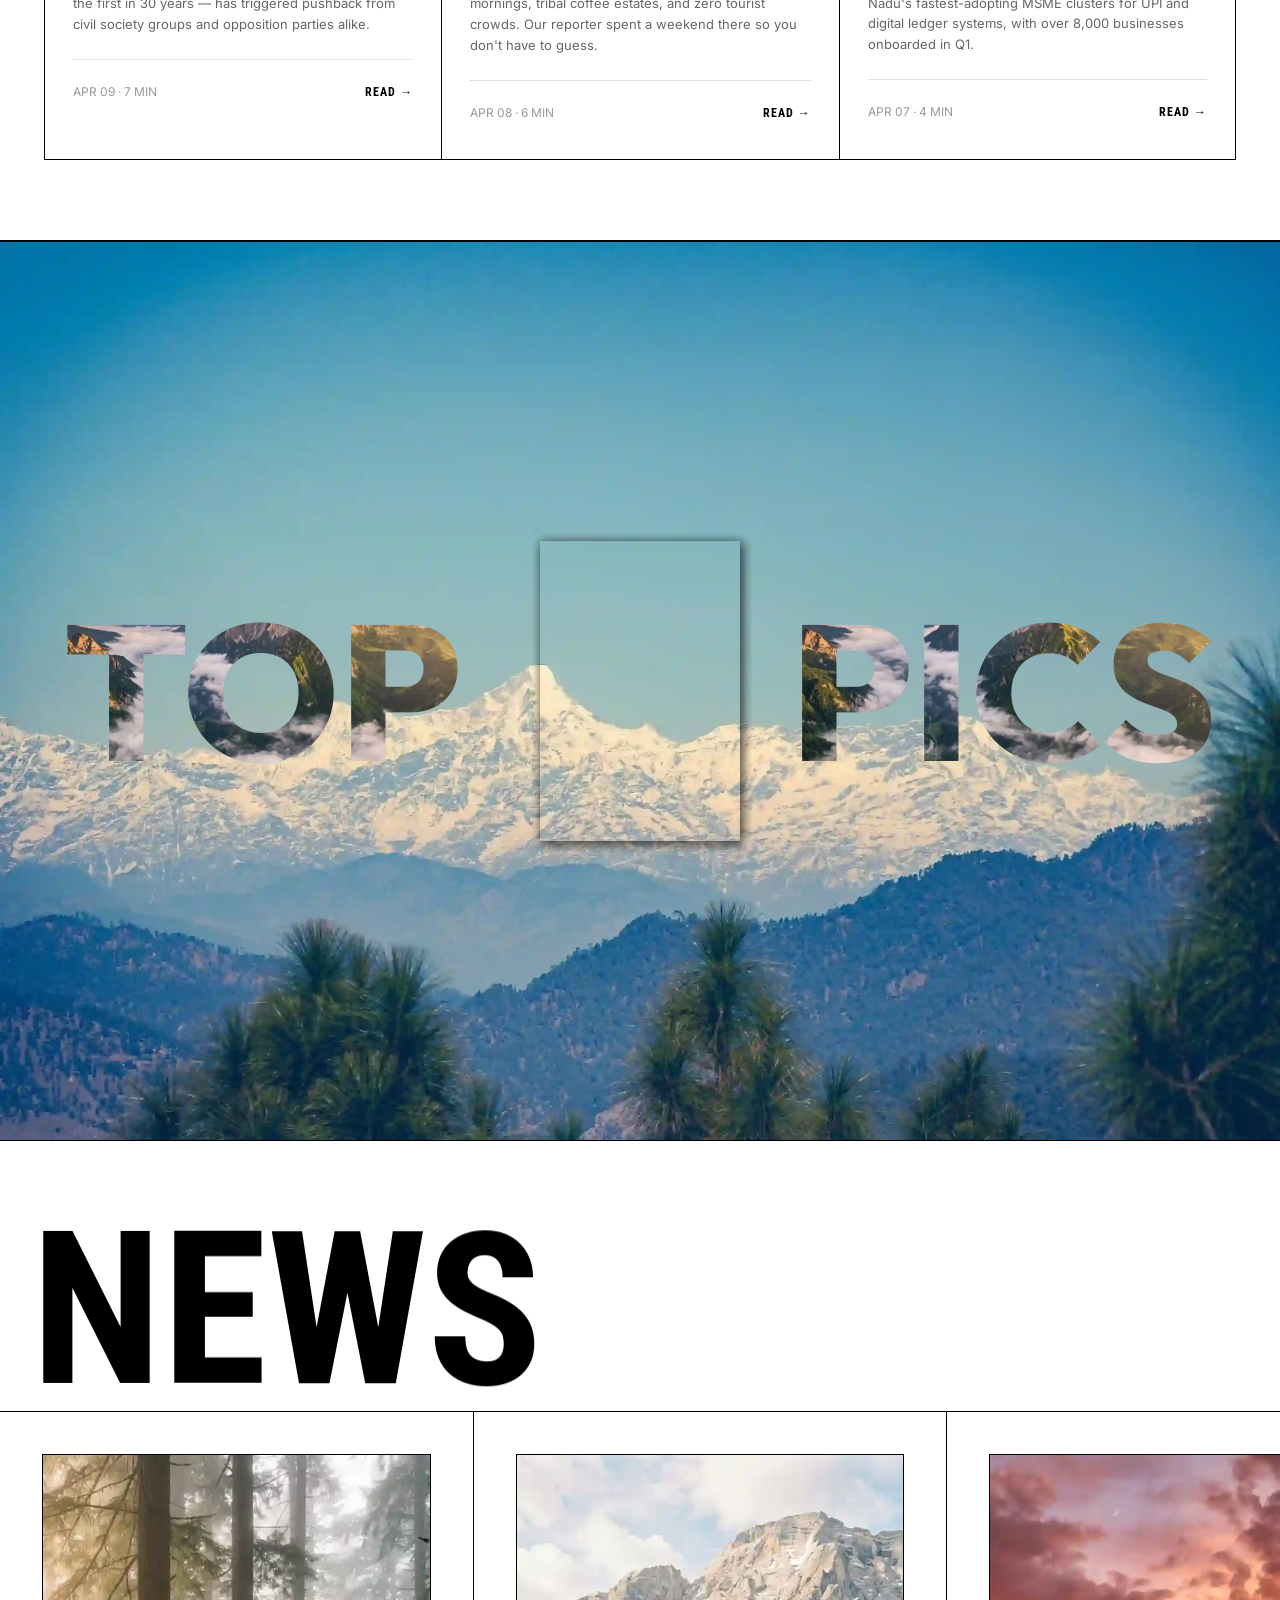
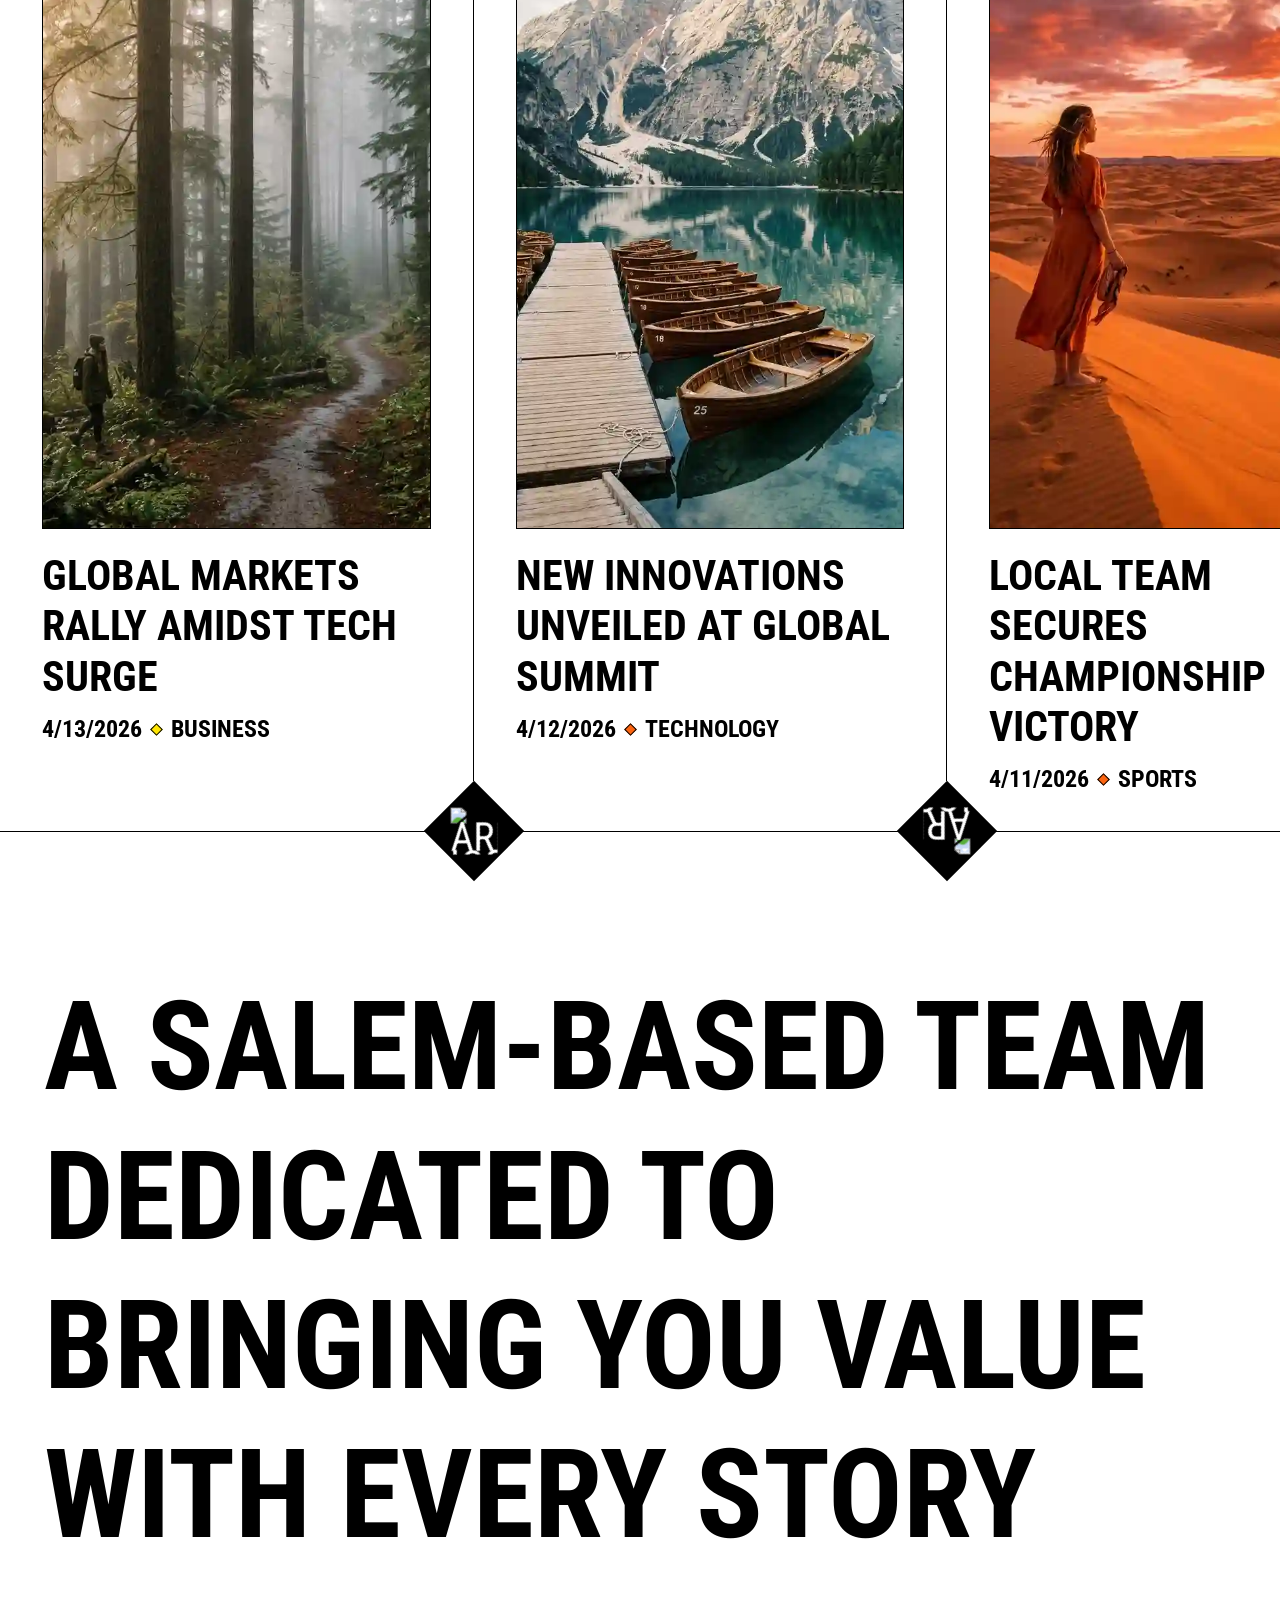
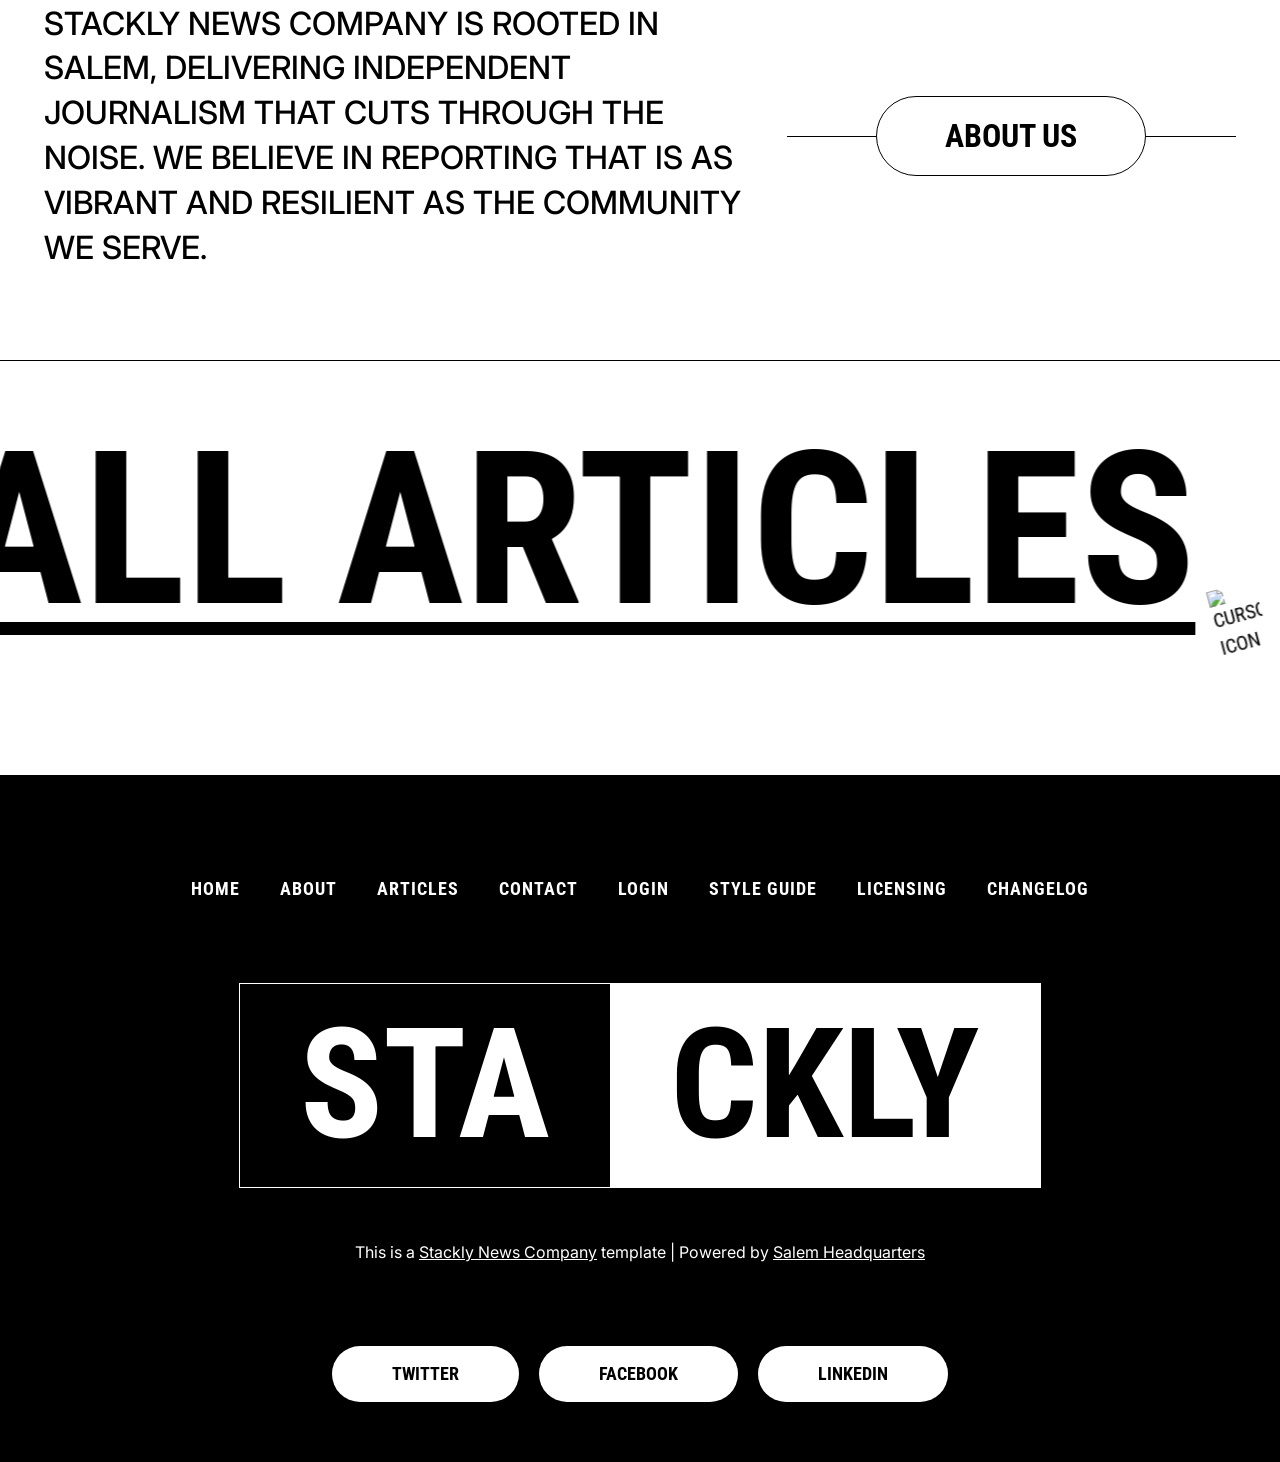
==== commit d075ae15: "Add files via upload" ====
--- a/index.html
+++ b/index.html
@@ -1117,7 +1117,7 @@
                 <div class="books__page"></div>
               </div>
               <div class="books__image">
-                <img src="assets/images/stars/leo.webp" alt="Leonardo DiCaprio">
+                <img src="./assets/images/stars/leo.webp" alt="Leonardo DiCaprio">
                 <div class="books__effect"></div>
                 <div class="books__light"></div>
               </div>
@@ -1142,7 +1142,7 @@
                 <div class="books__page"></div>
               </div>
               <div class="books__image">
-                <img src="assets/images/stars/tom.webp" alt="Tom Hanks">
+                <img src="./assets/images/stars/tom.webp" alt="Tom Hanks">
                 <div class="books__effect"></div>
                 <div class="books__light"></div>
               </div>
@@ -1161,7 +1161,7 @@
                 <div class="books__page"></div>
               </div>
               <div class="books__image">
-                <img src="assets/images/stars/meryl.webp" alt="Meryl Streep">
+                <img src="./assets/images/stars/meryl.webp" alt="Meryl Streep">
                 <div class="books__effect"></div>
                 <div class="books__light"></div>
               </div>
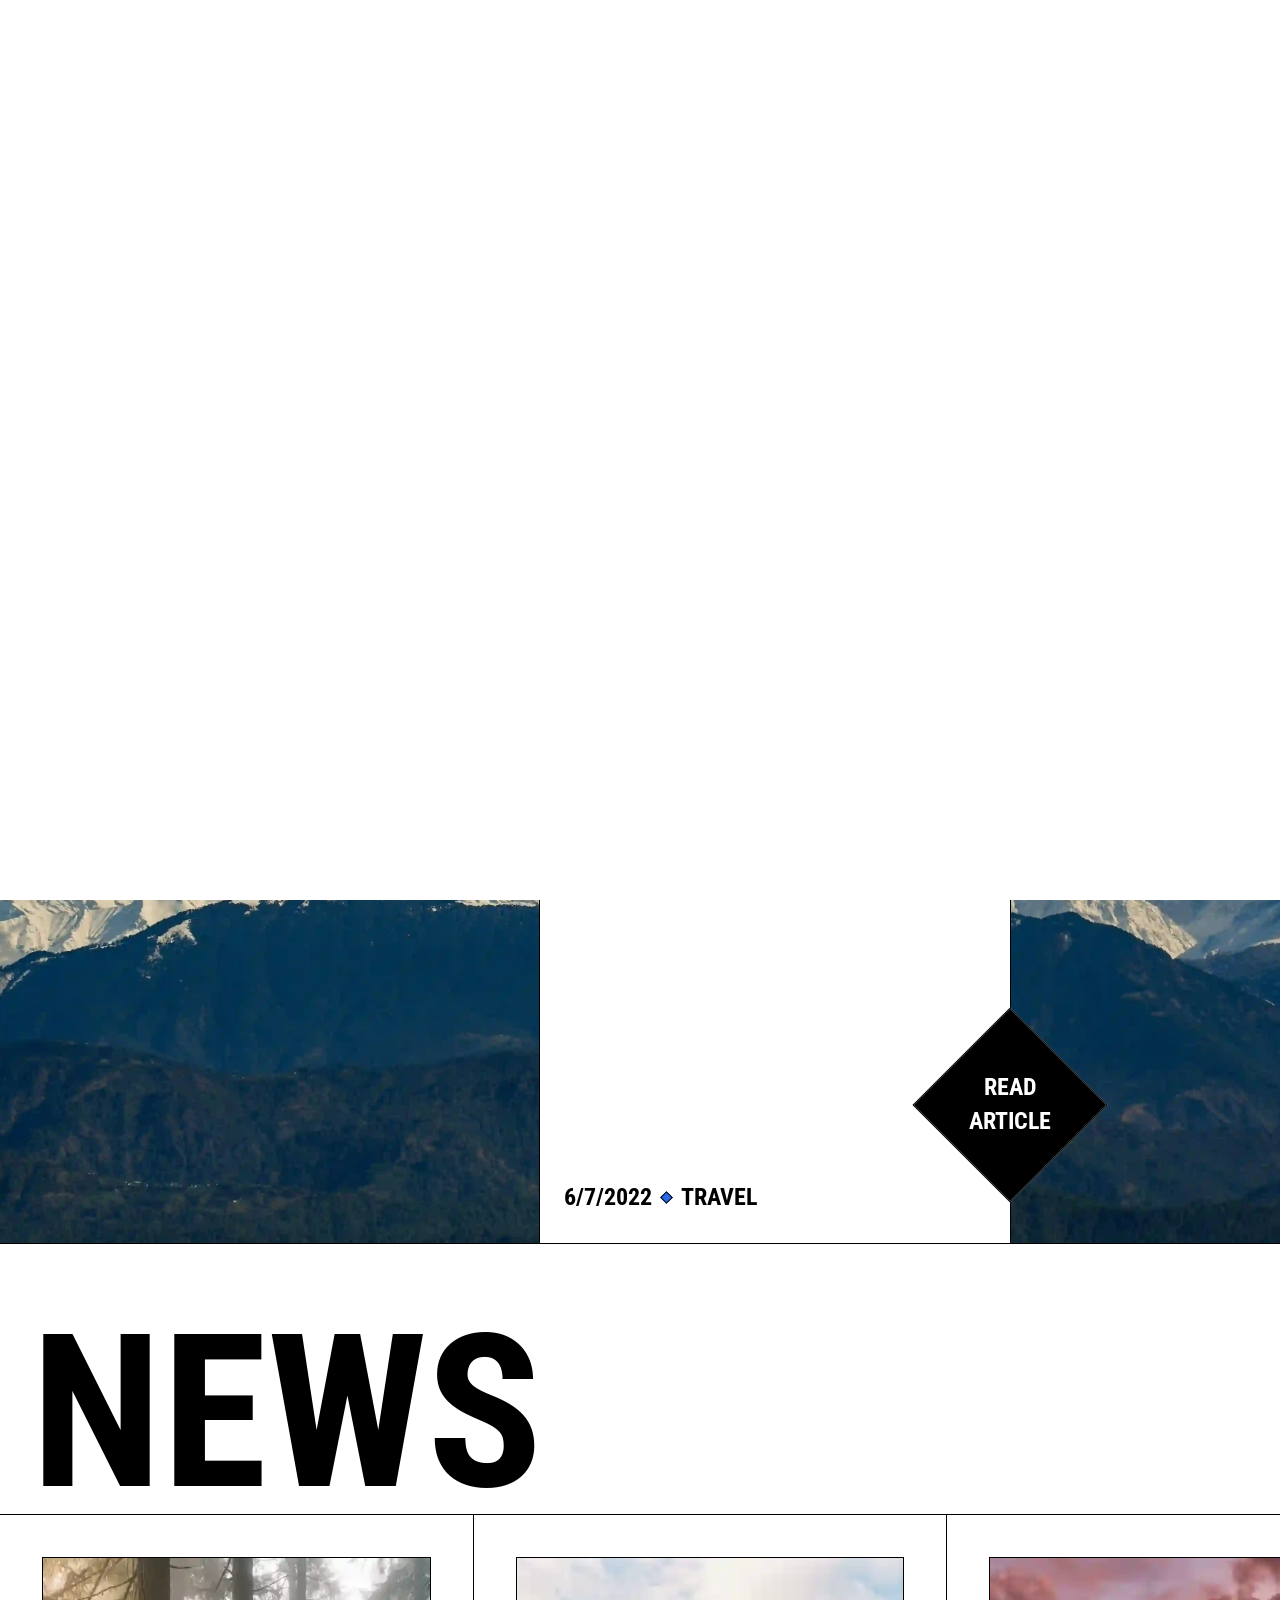
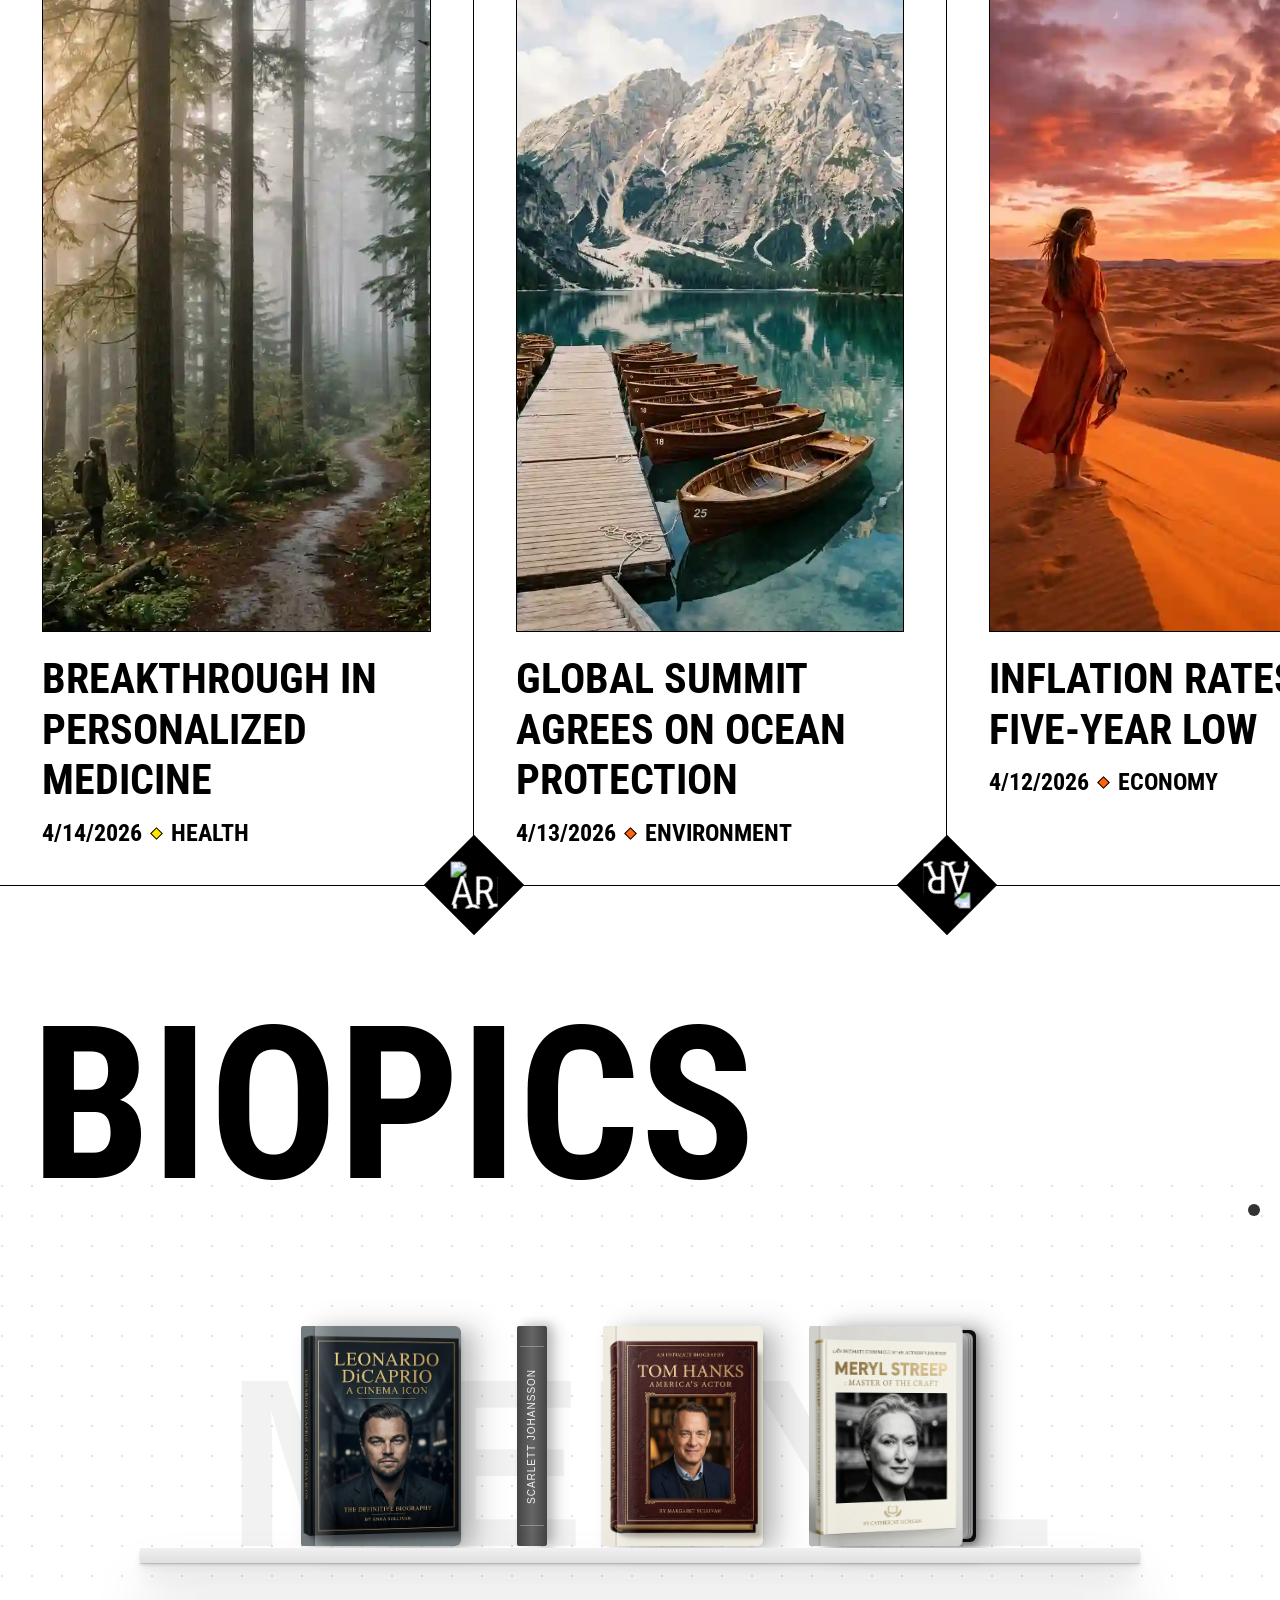
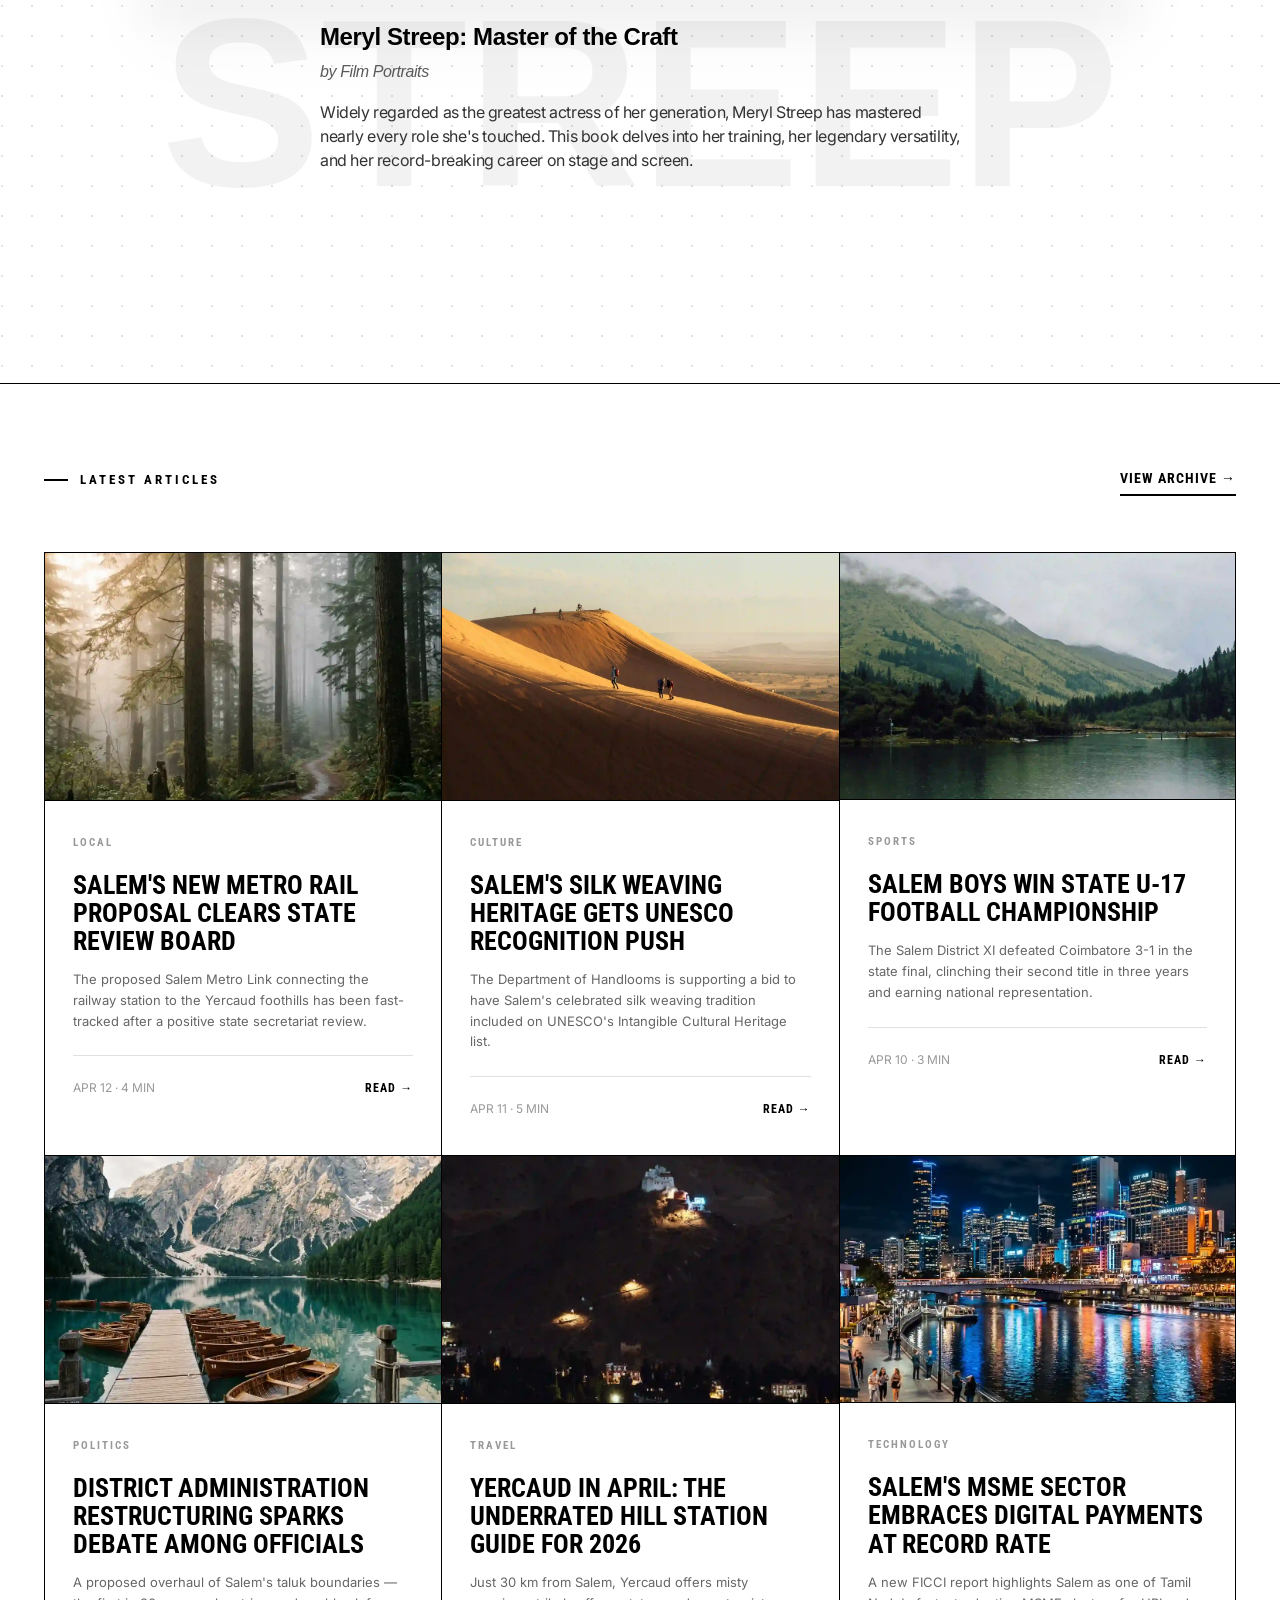
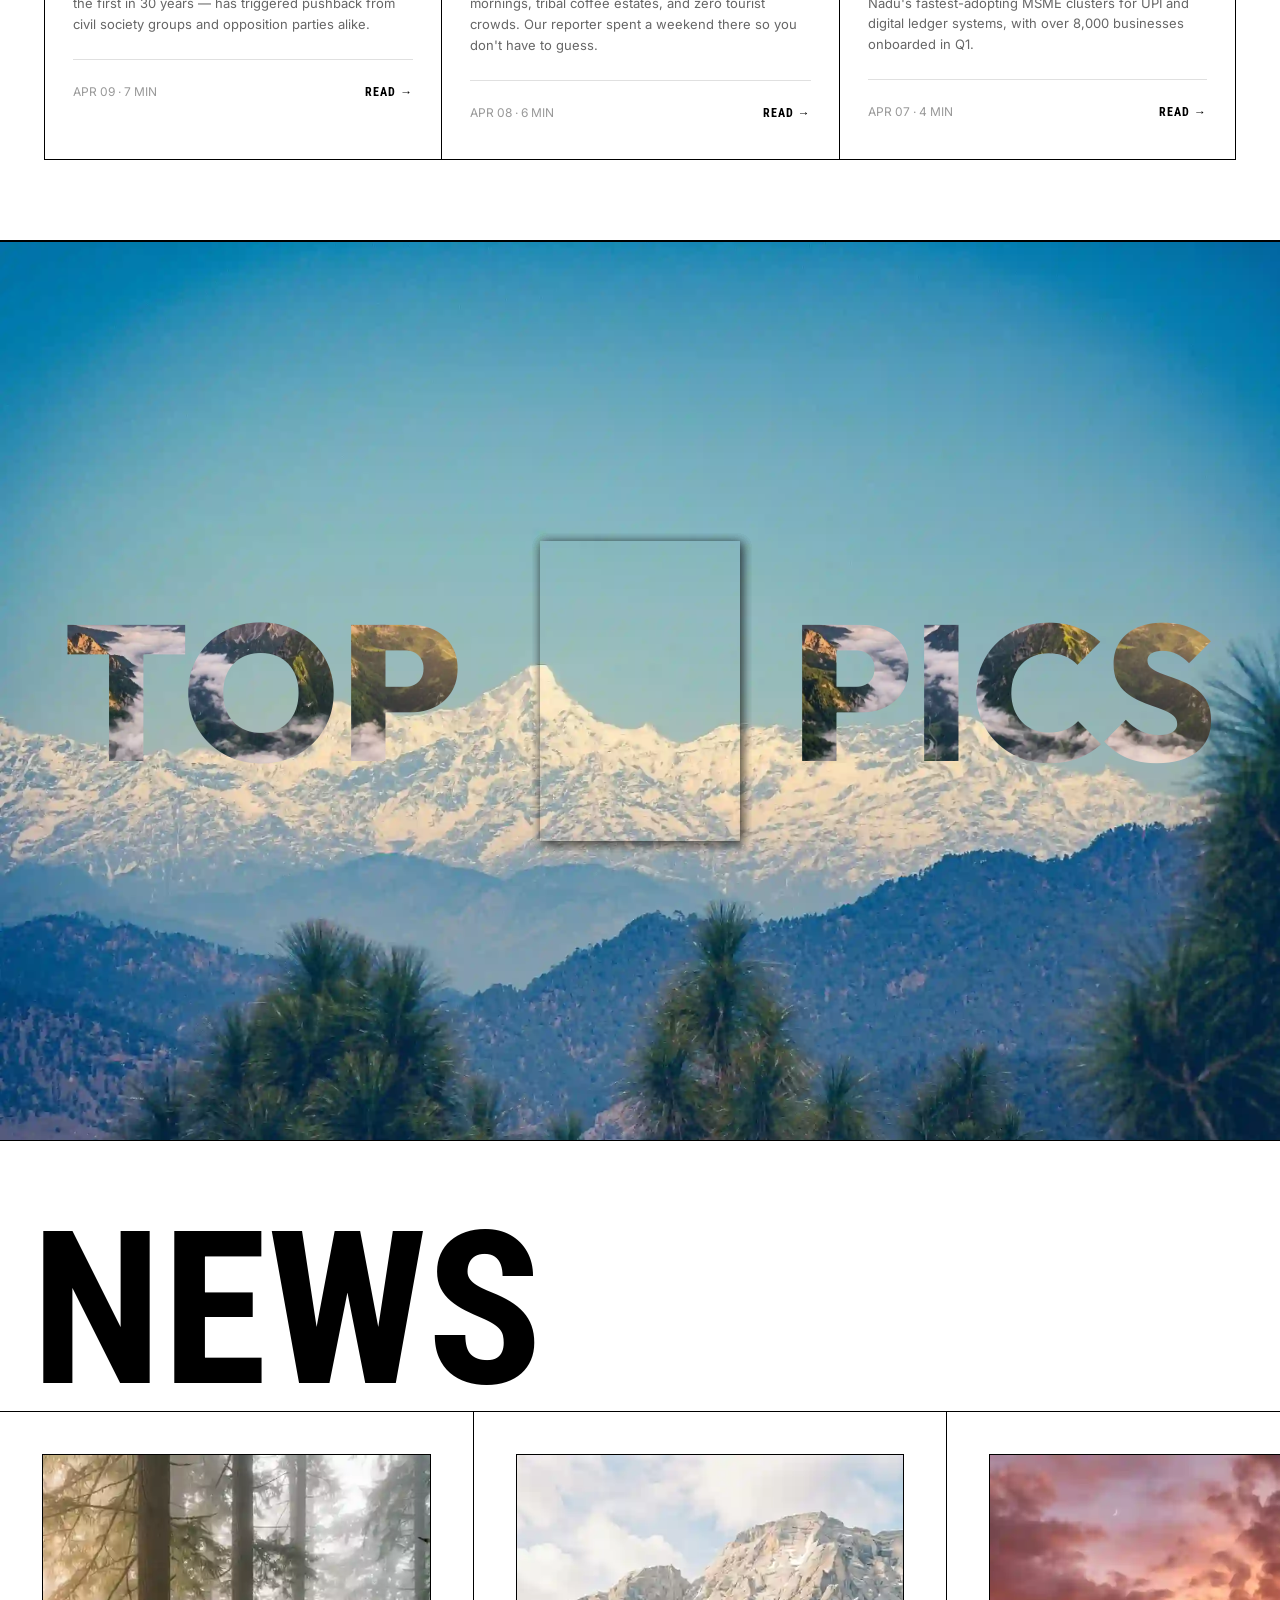
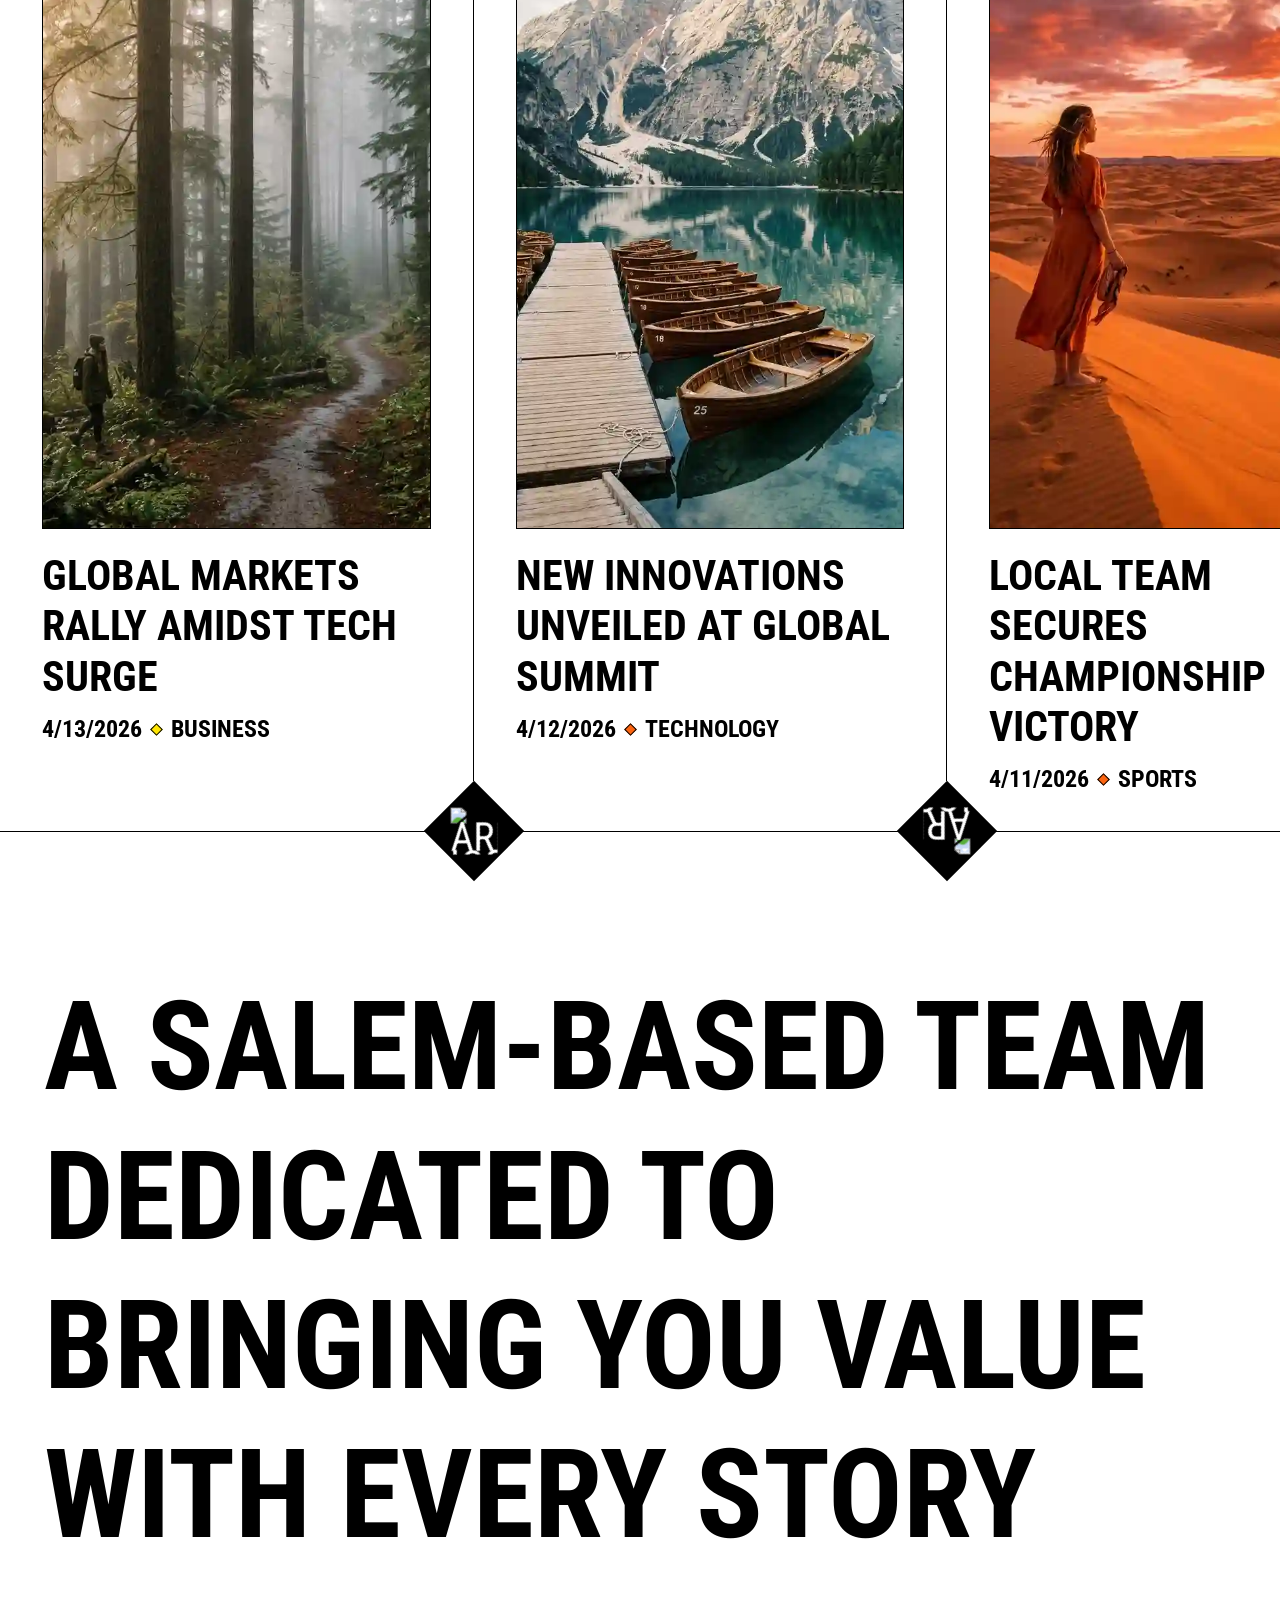
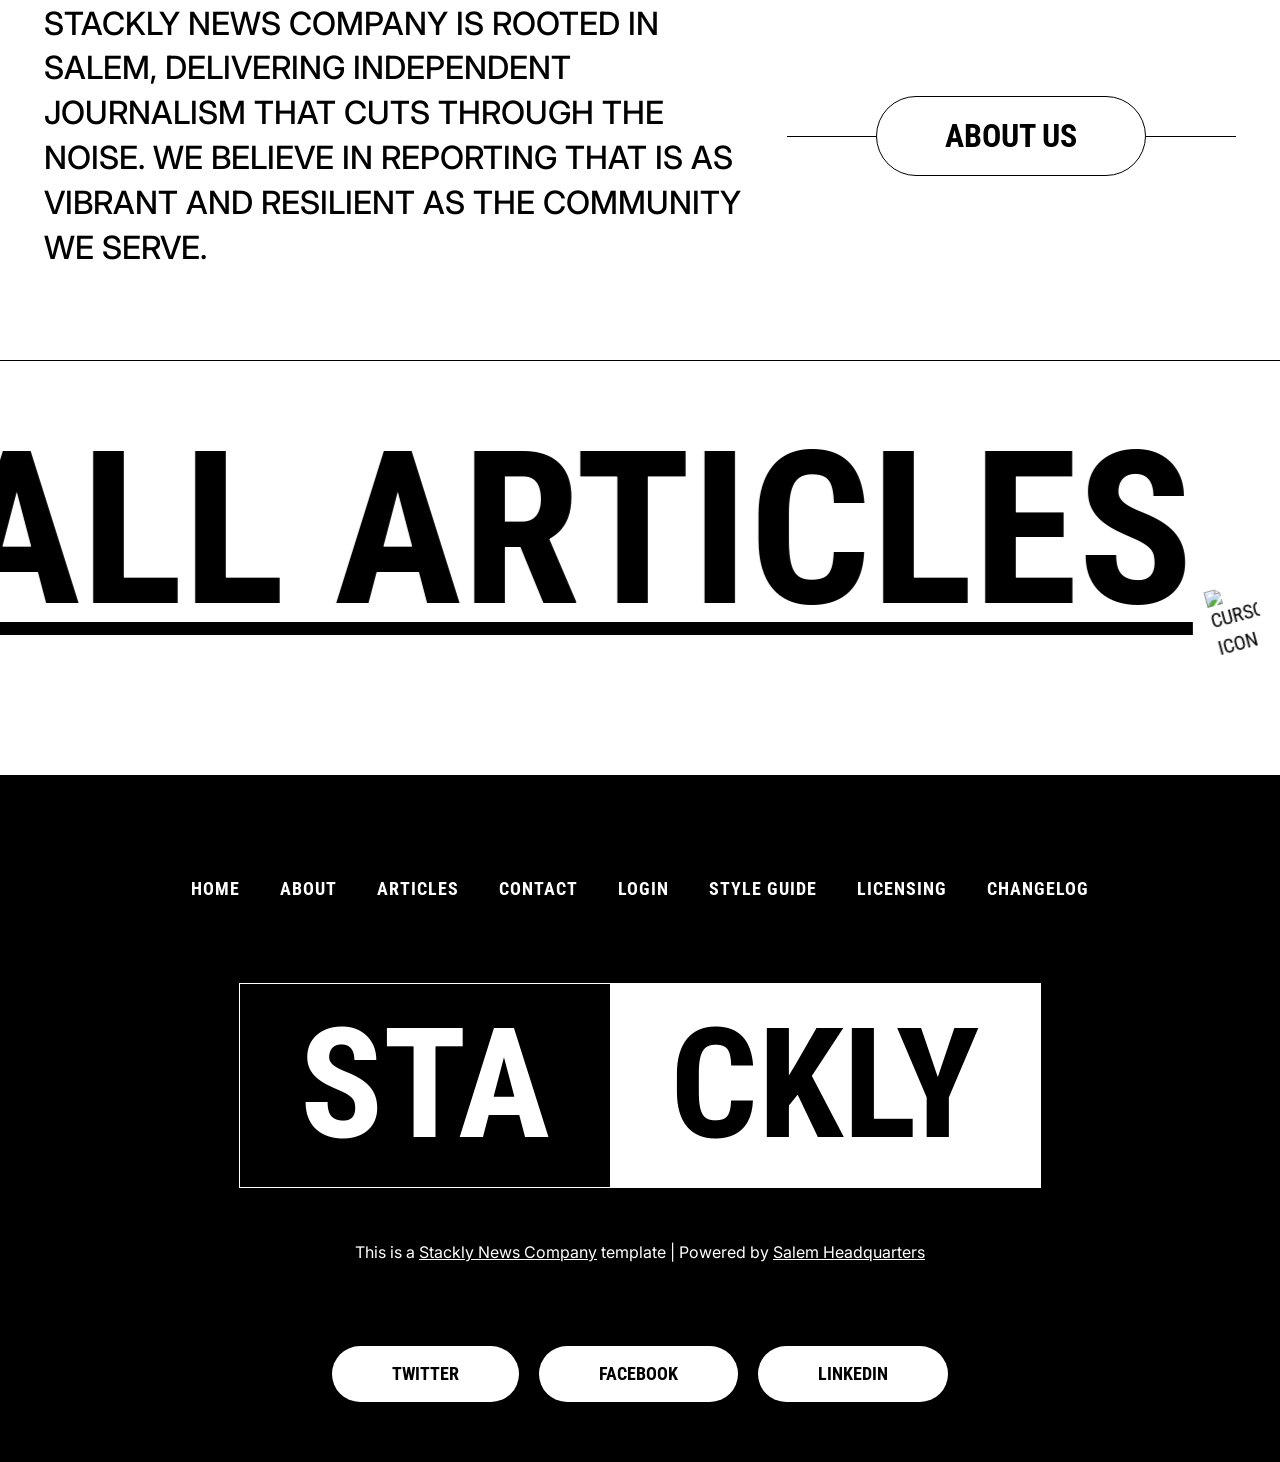
==== commit 6be5c42e: "Add files via upload" ====
--- a/index.html
+++ b/index.html
@@ -1117,7 +1117,7 @@
                 <div class="books__page"></div>
               </div>
               <div class="books__image">
-                <img src="./assets/images/stars/leo.webp" alt="Leonardo DiCaprio">
+                <img src="./assets/images/leo.webp" alt="Leonardo DiCaprio">
                 <div class="books__effect"></div>
                 <div class="books__light"></div>
               </div>
@@ -1142,7 +1142,7 @@
                 <div class="books__page"></div>
               </div>
               <div class="books__image">
-                <img src="./assets/images/stars/tom.webp" alt="Tom Hanks">
+                <img src="./assets/images/tom.webp" alt="Tom Hanks">
                 <div class="books__effect"></div>
                 <div class="books__light"></div>
               </div>
@@ -1161,7 +1161,7 @@
                 <div class="books__page"></div>
               </div>
               <div class="books__image">
-                <img src="./assets/images/stars/meryl.webp" alt="Meryl Streep">
+                <img src="./assets/images/meryl.webp" alt="Meryl Streep">
                 <div class="books__effect"></div>
                 <div class="books__light"></div>
               </div>
